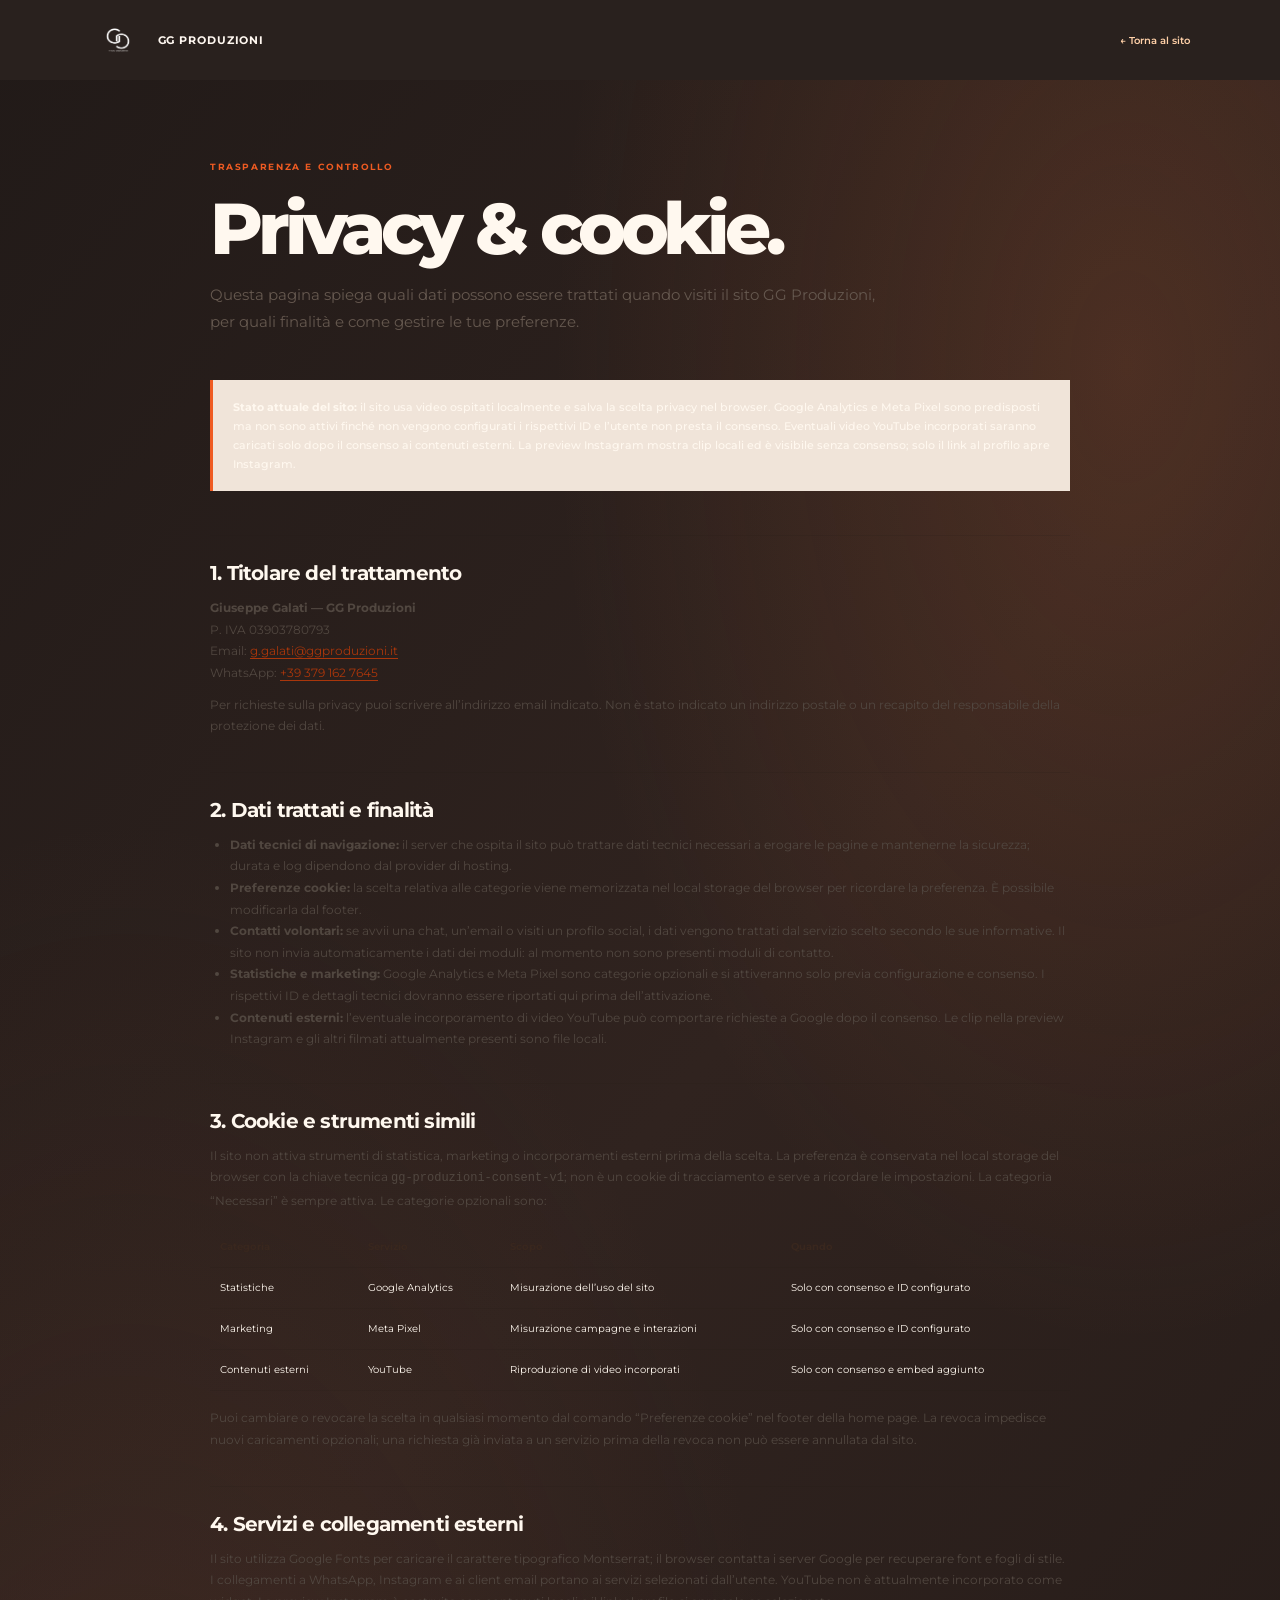
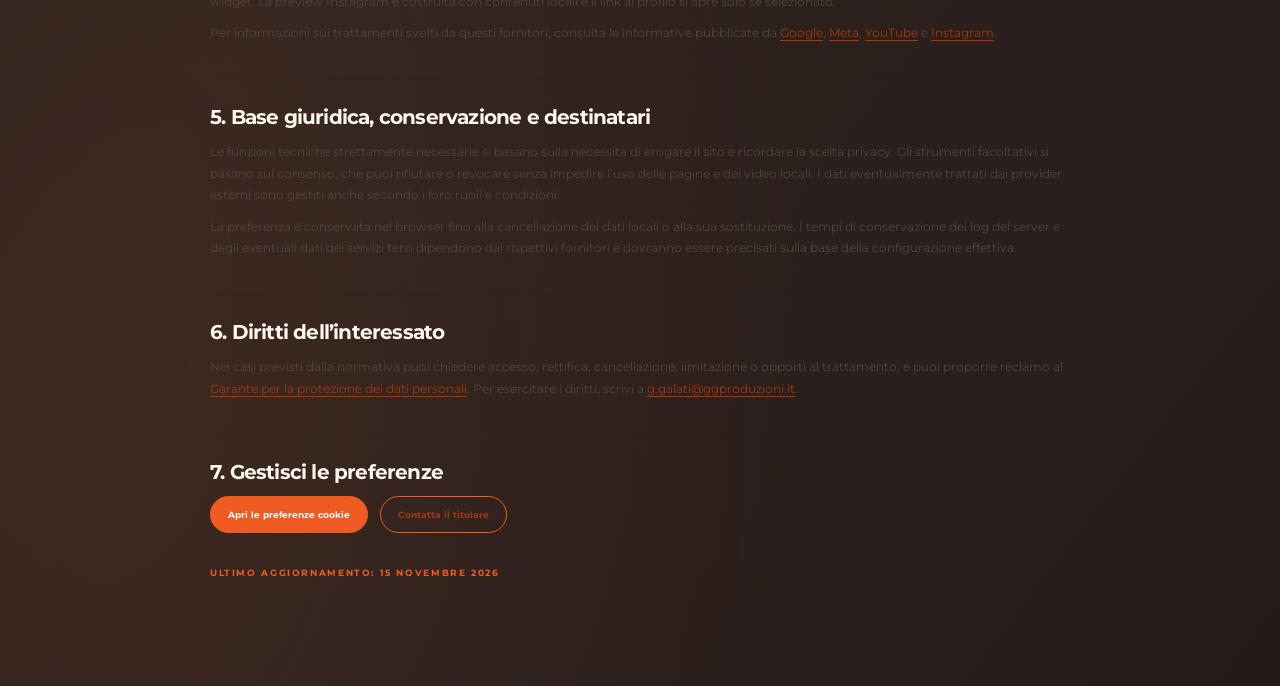
==== privacy.html @ f03f578a "Add canonical URL to privacy page" ====
<!doctype html>
<html lang="it">
<head>
  <meta charset="UTF-8" />
  <meta name="viewport" content="width=device-width, initial-scale=1.0" />
  <meta name="theme-color" content="#a8320a" />
  <meta name="description" content="Informativa privacy e cookie di GG Produzioni, Giuseppe Galati." />
  <meta name="robots" content="index, follow" />
  <link rel="canonical" href="https://ggproduzioni.it/privacy.html" />
  <title>Privacy e cookie — GG Produzioni</title>
  <link rel="preconnect" href="https://fonts.googleapis.com" />
  <link rel="preconnect" href="https://fonts.gstatic.com" crossorigin />
  <link href="https://fonts.googleapis.com/css2?family=Montserrat:ital,wght@0,400;0,500;0,600;0,700;0,800&display=swap" rel="stylesheet" />
  <link rel="stylesheet" href="styles.css" />
  <link rel="stylesheet" href="consent.css" />
  <style>
    .policy-page{min-height:100vh;background:var(--paper);color:var(--ink)}.policy-header{height:80px;padding:0 clamp(20px,7vw,100px);display:flex;align-items:center;justify-content:space-between;background:#29211e;color:#fff8f1}.policy-brand{display:flex;align-items:center;gap:12px;font:700 11px var(--font);letter-spacing:.08em}.policy-brand img{width:56px;height:48px;object-fit:contain}.policy-back{font:600 10px var(--font);color:#ffd0a8}.policy-main{width:min(860px,86vw);margin:0 auto;padding:75px 0 100px}.policy-kicker{font:700 9px var(--font);letter-spacing:.18em;text-transform:uppercase;color:var(--orange)}.policy-main h1{font:800 clamp(38px,7vw,72px)/1.02 var(--font);letter-spacing:-.07em;margin:18px 0 16px}.policy-lead{max-width:680px;font:400 15px/1.8 var(--body);color:#65584f;margin:0 0 45px}.policy-note{padding:18px 20px;border-left:3px solid var(--orange);background:#f0e4d9;font:500 11px/1.7 var(--body);margin-bottom:44px}.policy-section{padding:25px 0;border-top:1px solid #201b1828}.policy-section h2{font:700 20px/1.2 var(--font);letter-spacing:-.04em;margin:0 0 12px}.policy-section p,.policy-section li{font:400 12px/1.8 var(--body);color:#514740}.policy-section p{margin:0 0 10px}.policy-section ul{padding-left:20px;margin:8px 0}.policy-section a{color:#a9360b;text-decoration:underline;text-underline-offset:3px}.policy-table{width:100%;border-collapse:collapse;margin:16px 0}.policy-table th,.policy-table td{padding:12px 10px;border-bottom:1px solid #201b1828;text-align:left;vertical-align:top;font:400 10px/1.6 var(--body)}.policy-table th{font-weight:700;color:#39271e}.policy-actions{display:flex;gap:12px;flex-wrap:wrap}.policy-action{padding:12px 17px;border:1px solid var(--orange);border-radius:99px;color:#9c3817!important;font:700 9px var(--font);text-decoration:none!important}.policy-action.primary{background:var(--orange);color:white!important}@media(max-width:600px){.policy-main{padding:52px 0 70px}.policy-lead{font-size:13px}.policy-section h2{font-size:18px}.policy-section p,.policy-section li{font-size:11px}.policy-table th,.policy-table td{padding:9px 6px;font-size:9px}.policy-header{height:70px}.policy-brand img{width:45px}}
  </style>
</head>
<body class="policy-page">
  <header class="policy-header"><a class="policy-brand" href="index.html"><img src="public/assets/logo-bianco.png" alt="" />GG PRODUZIONI</a><a class="policy-back" href="index.html">← Torna al sito</a></header>
  <main class="policy-main">
    <span class="policy-kicker">Trasparenza e controllo</span><h1>Privacy &amp; cookie.</h1>
    <p class="policy-lead">Questa pagina spiega quali dati possono essere trattati quando visiti il sito GG Produzioni, per quali finalità e come gestire le tue preferenze.</p>
    <div class="policy-note"><strong>Stato attuale del sito:</strong> il sito usa video ospitati localmente e salva la scelta privacy nel browser. Google Analytics e Meta Pixel sono predisposti ma non sono attivi finché non vengono configurati i rispettivi ID e l’utente non presta il consenso. Eventuali video YouTube incorporati saranno caricati solo dopo il consenso ai contenuti esterni. La preview Instagram mostra clip locali ed è visibile senza consenso; solo il link al profilo apre Instagram.</div>
    <section class="policy-section"><h2>1. Titolare del trattamento</h2><p><strong>Giuseppe Galati — GG Produzioni</strong><br />P. IVA 03903780793<br />Email: <a href="mailto:g.galati@ggproduzioni.it">g.galati@ggproduzioni.it</a><br />WhatsApp: <a href="https://wa.me/393791627645" target="_blank" rel="noopener noreferrer">+39 379 162 7645</a></p><p>Per richieste sulla privacy puoi scrivere all’indirizzo email indicato. Non è stato indicato un indirizzo postale o un recapito del responsabile della protezione dei dati.</p></section>
    <section class="policy-section"><h2>2. Dati trattati e finalità</h2><ul><li><strong>Dati tecnici di navigazione:</strong> il server che ospita il sito può trattare dati tecnici necessari a erogare le pagine e mantenerne la sicurezza; durata e log dipendono dal provider di hosting.</li><li><strong>Preferenze cookie:</strong> la scelta relativa alle categorie viene memorizzata nel local storage del browser per ricordare la preferenza. È possibile modificarla dal footer.</li><li><strong>Contatti volontari:</strong> se avvii una chat, un’email o visiti un profilo social, i dati vengono trattati dal servizio scelto secondo le sue informative. Il sito non invia automaticamente i dati dei moduli: al momento non sono presenti moduli di contatto.</li><li><strong>Statistiche e marketing:</strong> Google Analytics e Meta Pixel sono categorie opzionali e si attiveranno solo previa configurazione e consenso. I rispettivi ID e dettagli tecnici dovranno essere riportati qui prima dell’attivazione.</li><li><strong>Contenuti esterni:</strong> l’eventuale incorporamento di video YouTube può comportare richieste a Google dopo il consenso. Le clip nella preview Instagram e gli altri filmati attualmente presenti sono file locali.</li></ul></section>
    <section class="policy-section"><h2>3. Cookie e strumenti simili</h2><p>Il sito non attiva strumenti di statistica, marketing o incorporamenti esterni prima della scelta. La preferenza è conservata nel local storage del browser con la chiave tecnica <code>gg-produzioni-consent-v1</code>; non è un cookie di tracciamento e serve a ricordare le impostazioni. La categoria “Necessari” è sempre attiva. Le categorie opzionali sono:</p><table class="policy-table"><thead><tr><th>Categoria</th><th>Servizio</th><th>Scopo</th><th>Quando</th></tr></thead><tbody><tr><td>Statistiche</td><td>Google Analytics</td><td>Misurazione dell’uso del sito</td><td>Solo con consenso e ID configurato</td></tr><tr><td>Marketing</td><td>Meta Pixel</td><td>Misurazione campagne e interazioni</td><td>Solo con consenso e ID configurato</td></tr><tr><td>Contenuti esterni</td><td>YouTube</td><td>Riproduzione di video incorporati</td><td>Solo con consenso e embed aggiunto</td></tr></tbody></table><p>Puoi cambiare o revocare la scelta in qualsiasi momento dal comando “Preferenze cookie” nel footer della home page. La revoca impedisce nuovi caricamenti opzionali; una richiesta già inviata a un servizio prima della revoca non può essere annullata dal sito.</p></section>
    <section class="policy-section"><h2>4. Servizi e collegamenti esterni</h2><p>Il sito utilizza Google Fonts per caricare il carattere tipografico Montserrat; il browser contatta i server Google per recuperare font e fogli di stile. I collegamenti a WhatsApp, Instagram e ai client email portano ai servizi selezionati dall’utente. YouTube non è attualmente incorporato come widget. La preview Instagram è costruita con contenuti locali e il link al profilo si apre solo se selezionato.</p><p>Per informazioni sui trattamenti svolti da questi fornitori, consulta le informative pubblicate da <a href="https://policies.google.com/privacy?hl=it" target="_blank" rel="noopener noreferrer">Google</a>, <a href="https://www.facebook.com/privacy/policy/" target="_blank" rel="noopener noreferrer">Meta</a>, <a href="https://www.youtube.com/t/terms" target="_blank" rel="noopener noreferrer">YouTube</a> e <a href="https://privacycenter.instagram.com/policy/" target="_blank" rel="noopener noreferrer">Instagram</a>.</p></section>
    <section class="policy-section"><h2>5. Base giuridica, conservazione e destinatari</h2><p>Le funzioni tecniche strettamente necessarie si basano sulla necessità di erogare il sito e ricordare la scelta privacy. Gli strumenti facoltativi si basano sul consenso, che puoi rifiutare o revocare senza impedire l’uso delle pagine e dei video locali. I dati eventualmente trattati dai provider esterni sono gestiti anche secondo i loro ruoli e condizioni.</p><p>La preferenza è conservata nel browser fino alla cancellazione dei dati locali o alla sua sostituzione. I tempi di conservazione dei log del server e degli eventuali dati dei servizi terzi dipendono dai rispettivi fornitori e dovranno essere precisati sulla base della configurazione effettiva.</p></section>
    <section class="policy-section"><h2>6. Diritti dell’interessato</h2><p>Nei casi previsti dalla normativa puoi chiedere accesso, rettifica, cancellazione, limitazione o opporti al trattamento, e puoi proporre reclamo al <a href="https://www.garanteprivacy.it/" target="_blank" rel="noopener noreferrer">Garante per la protezione dei dati personali</a>. Per esercitare i diritti, scrivi a <a href="mailto:g.galati@ggproduzioni.it">g.galati@ggproduzioni.it</a>.</p></section>
    <section class="policy-section"><h2>7. Gestisci le preferenze</h2><div class="policy-actions"><a class="policy-action primary" href="index.html?privacy-settings=1#home">Apri le preferenze cookie</a><a class="policy-action" href="mailto:g.galati@ggproduzioni.it?subject=Richiesta%20privacy">Contatta il titolare</a></div></section>
    <p class="policy-kicker">Ultimo aggiornamento: 15 novembre 2026</p>
  </main>
</body>
</html>
---- styles.css ----
:root{--rust:#a9360b;--orange:#c34b13;--deep:#792609;--ink:#201b18;--muted:#766e68;--paper:#f7f4ef;--white:#fffdfa;--line:rgba(39,27,21,.16);--font:'Manrope',sans-serif;--body:'DM Sans',sans-serif}*{box-sizing:border-box}html{scroll-behavior:smooth}body{margin:0;background:var(--paper);color:var(--ink);font-family:var(--body);-webkit-font-smoothing:antialiased}a{color:inherit;text-decoration:none}.site-header{height:88px;padding:0 6.2vw;display:flex;align-items:center;justify-content:space-between;position:absolute;z-index:5;top:0;left:0;width:100%;color:white}.brand img{width:82px;height:68px;object-fit:contain}.nav-links{display:flex;align-items:center;gap:40px;font-size:12px;letter-spacing:.04em}.nav-links>a{opacity:.85;transition:opacity .25s}.nav-links>a:hover{opacity:1}.nav-contact{padding:12px 17px;border:1px solid rgba(255,255,255,.45);border-radius:30px}.nav-contact span{margin-left:12px}.menu-toggle{display:none}.hero{min-height:760px;height:min(900px,100svh);position:relative;overflow:hidden;color:white;background:radial-gradient(ellipse at 78% 83%,rgba(247,116,38,.45),transparent 32%),radial-gradient(ellipse at 14% 18%,rgba(239,85,12,.6),transparent 45%),linear-gradient(120deg,#a9340b 0%,#8f2d0a 45%,#b6400d 100%);display:flex;align-items:center;padding:130px 12.8vw 85px}.hero:after{content:'';position:absolute;inset:0;opacity:.13;background-image:url("data:image/svg+xml,%3Csvg viewBox='0 0 180 180' xmlns='http://www.w3.org/2000/svg'%3E%3Cfilter id='n'%3E%3CfeTurbulence type='fractalNoise' baseFrequency='.9' numOctaves='3' stitchTiles='stitch'/%3E%3C/filter%3E%3Crect width='100%25' height='100%25' filter='url(%23n)' opacity='.38'/%3E%3C/svg%3E");pointer-events:none}.hero-grain{position:absolute;width:650px;height:650px;border:1px solid rgba(255,255,255,.12);border-radius:50%;right:-100px;top:-120px}.hero-orbit{position:absolute;border:1px solid rgba(255,255,255,.12);border-radius:50%;pointer-events:none}.orbit-one{width:470px;height:470px;right:6%;top:20%}.orbit-two{width:340px;height:340px;right:12%;top:29%}.hero-copy{position:relative;z-index:1;max-width:850px}.eyebrow,.section-kicker{font-size:10px;text-transform:uppercase;letter-spacing:.18em;font-weight:700}.eyebrow{display:flex;align-items:center;gap:12px}.eyebrow-line{width:27px;height:1px;background:currentColor}.hero h1,.section h2,.contact h2{font:500 clamp(58px,8.3vw,122px)/.99 var(--font);letter-spacing:-.075em;margin:34px 0 0}.hero h1 em,.section h2 em,.contact h2 em{font-family:Georgia,serif;font-weight:400;letter-spacing:-.075em}.hero-bottom{display:flex;align-items:flex-end;gap:90px;margin-top:45px}.hero-bottom p{max-width:360px;color:rgba(255,255,255,.75);font-size:14px;line-height:1.75;margin:0}.round-link{width:50px;height:50px;border:1px solid rgba(255,255,255,.5);border-radius:50%;display:grid;place-items:center;font-size:20px;transition:background .25s,transform .25s}.round-link:hover{background:white;color:var(--rust);transform:translateY(3px)}.hero-side{position:absolute;right:6.2vw;bottom:52px;font-size:10px;letter-spacing:.14em}.hero-side span{padding:0 8px;opacity:.6}.hero-caption{position:absolute;right:6.2vw;top:52%;writing-mode:vertical-rl;font-size:9px;letter-spacing:.2em;text-transform:uppercase;opacity:.6}.section{position:relative;padding:132px 12.8vw}.section-kicker{display:flex;gap:20px;color:var(--rust)}.section-kicker span:first-child{opacity:1}.intro{min-height:610px;overflow:hidden}.intro-content{display:grid;grid-template-columns:1.2fr .8fr;align-items:end;gap:8vw;margin-top:60px;position:relative;z-index:1}.section h2{font-size:clamp(54px,7.1vw,96px);margin:0}.intro-text{max-width:390px;padding-bottom:8px}.intro-text p,.services-heading>p{font-size:14px;line-height:1.9;color:var(--muted)}.text-link{display:inline-flex;align-items:center;gap:22px;margin-top:22px;font-size:12px;font-weight:700;border-bottom:1px solid var(--rust);padding-bottom:9px}.text-link span{color:var(--rust);transition:transform .2s}.text-link:hover span{transform:translate(3px,-3px)}.intro-mark{position:absolute;width:380px;right:-50px;bottom:-125px;opacity:.06;transform:rotate(-12deg)}.intro-mark img{width:100%}.services{background:#eee9e2}.services-heading{display:flex;justify-content:space-between;align-items:end;margin:50px 0 68px}.services-heading>p{max-width:300px;margin:0 4% 8px 0}.service-list{border-top:1px solid var(--line)}.service-item{min-height:116px;border-bottom:1px solid var(--line);display:grid;grid-template-columns:.35fr 1.2fr 1fr 32px;align-items:center;gap:25px;transition:padding .3s}.service-item:hover{padding:0 14px}.service-num{font-size:10px;color:var(--rust)}.service-item h3{font:500 20px var(--font);letter-spacing:-.04em;margin:0}.service-item p{font-size:12px;color:var(--muted);margin:0}.service-arrow{font-size:18px;color:var(--rust)}.work{padding-bottom:145px}.work-heading{display:flex;align-items:end;justify-content:space-between;margin:50px 0 58px}.work-heading .text-link{margin-bottom:10px}.work-grid{display:grid;grid-template-columns:1.15fr .85fr;gap:5.5vw;align-items:start}.work-small{margin-top:115px}.work-image{height:440px;position:relative;overflow:hidden;background:#9d4a26}.work-small .work-image{height:335px}.image-one{background:linear-gradient(140deg,#d77c4c 0%,#a74c25 45%,#57291c 100%)}.image-one:before{content:'';position:absolute;width:72%;height:120%;background:linear-gradient(105deg,rgba(28,27,25,.7),rgba(63,38,25,.1));transform:rotate(19deg);left:-17%;top:-10%}.image-one:after{content:'';position:absolute;inset:50% 0 0;background:linear-gradient(transparent,rgba(29,19,13,.35))}.image-sun{position:absolute;width:190px;height:190px;border-radius:50%;background:#e5ac79;right:15%;top:17%;filter:blur(1px);box-shadow:0 0 80px rgba(236,173,113,.25)}.image-two{background:linear-gradient(145deg,#ceb29a 0%,#754a3b 65%,#3c2624 100%)}.image-ribbon{position:absolute;width:130%;height:120px;top:32%;left:-15%;transform:rotate(-28deg);border-top:24px solid rgba(239,208,174,.52);border-bottom:24px solid rgba(48,29,28,.4)}.image-label{position:absolute;bottom:22px;left:24px;color:white;font-size:9px;letter-spacing:.14em;text-transform:uppercase;z-index:1}.work-meta{display:flex;justify-content:space-between;align-items:center;padding-top:17px}.work-meta h3{font:600 15px var(--font);margin:0}.work-meta span{font-size:10px;color:var(--muted)}.work-note{text-align:center;margin:62px 0 0;color:var(--muted);font-size:11px}.work-note a{color:var(--rust);margin-left:5px}.contact{position:relative;overflow:hidden;background:var(--rust);color:white;padding:100px 12.8vw 52px;min-height:650px}.contact-glow{position:absolute;width:700px;height:700px;border-radius:50%;right:-120px;top:-180px;background:radial-gradient(circle,rgba(245,132,65,.32),transparent 66%)}.contact .section-kicker{position:relative;color:rgba(255,255,255,.8)}.contact-main{position:relative;margin:76px 0 80px}.contact-main .eyebrow{opacity:.7}.contact h2{font-size:clamp(70px,10vw,138px);margin:20px 0 37px}.contact-cta{display:inline-flex;align-items:center;gap:38px;border:1px solid rgba(255,255,255,.55);padding:16px 20px;border-radius:40px;font-size:12px;transition:background .2s,color .2s}.contact-cta:hover{background:white;color:var(--rust)}.contact-footer{position:relative;border-top:1px solid rgba(255,255,255,.35);padding-top:22px;display:grid;grid-template-columns:repeat(3,1fr);gap:20px}.contact-footer a{font-size:10px;text-transform:uppercase;letter-spacing:.12em}.contact-footer span{display:block;text-transform:none;letter-spacing:0;margin-top:8px;font-size:12px;opacity:.7}.site-footer{background:#762608;color:white;min-height:82px;padding:10px 6.2vw;display:flex;align-items:center;justify-content:space-between;font-size:10px;color:rgba(255,255,255,.7)}.footer-brand img{width:60px;height:48px;object-fit:contain}.site-footer>a:last-child{color:white}.reveal{opacity:0;transform:translateY(20px);transition:opacity .8s ease,transform .8s cubic-bezier(.2,.7,.2,1)}.reveal.visible{opacity:1;transform:translateY(0)}
@media(max-width:760px){.site-header{height:72px;padding:0 6vw}.brand img{width:68px;height:56px}.menu-toggle{display:flex;flex-direction:column;gap:6px;background:none;border:0;padding:10px;z-index:2}.menu-toggle span{width:23px;height:1px;background:white;transition:transform .2s}.menu-toggle[aria-expanded=true] span:first-child{transform:translateY(3.5px) rotate(45deg)}.menu-toggle[aria-expanded=true] span:last-child{transform:translateY(-3.5px) rotate(-45deg)}.nav-links{display:none;position:absolute;top:0;left:0;right:0;padding:90px 8vw 30px;background:var(--deep);flex-direction:column;align-items:flex-start;gap:24px;font-size:15px}.nav-links.open{display:flex}.nav-contact{margin-top:5px}.hero{min-height:700px;height:92svh;padding:130px 8vw 80px}.hero h1{font-size:clamp(58px,14vw,92px)}.hero-bottom{gap:26px;align-items:center;margin-top:36px}.hero-bottom p{font-size:13px;max-width:290px}.round-link{flex:none;width:44px;height:44px}.orbit-one{width:310px;height:310px;right:-130px;top:21%}.orbit-two{width:230px;height:230px;right:-90px;top:27%}.hero-caption{right:5vw;top:auto;bottom:125px}.hero-side{right:8vw;bottom:36px}.section{padding:90px 8vw}.intro{min-height:0}.intro-content{grid-template-columns:1fr;gap:25px;margin-top:48px}.section h2{font-size:clamp(56px,13vw,82px)}.intro-text{max-width:460px}.intro-mark{width:250px;right:-60px;bottom:-75px}.services-heading{display:block;margin:45px 0}.services-heading>p{max-width:350px;margin-top:24px}.service-item{grid-template-columns:35px 1fr 22px;gap:12px;min-height:112px}.service-item h3{font-size:17px}.service-item p{grid-column:2;grid-row:2;margin-top:-24px;padding-bottom:15px}.service-arrow{grid-column:3;grid-row:1}.work{padding-bottom:95px}.work-heading{display:block;margin:45px 0 40px}.work-heading .text-link{margin-top:24px}.work-grid{grid-template-columns:1fr;gap:40px}.work-small{margin-top:0}.work-image,.work-small .work-image{height:350px}.work-note{line-height:1.8;margin-top:40px}.contact{padding:82px 8vw 40px;min-height:0}.contact-main{margin:65px 0}.contact h2{font-size:clamp(76px,16vw,116px)}.contact-footer{grid-template-columns:1fr;gap:18px}.contact-footer span{display:inline;margin:0 0 0 12px}.site-footer{padding:10px 6vw}.site-footer>span{font-size:9px}}@media(max-width:390px){.hero{padding-left:7vw;padding-right:7vw}.hero-bottom{align-items:flex-start}.hero-bottom p{max-width:240px}.section{padding-left:7vw;padding-right:7vw}.work-image,.work-small .work-image{height:290px}}
@media(prefers-reduced-motion:reduce){html{scroll-behavior:auto}.reveal{opacity:1;transform:none;transition:none}*,*:before,*:after{animation-duration:.01ms!important;transition-duration:.01ms!important}}

/* Montserrat is the site-wide typeface. */
:root{--font:'Montserrat',sans-serif;--body:'Montserrat',sans-serif}
/* Refined hero motion: typography, light and a quiet film-frame motif. */
.hero{display:flex;align-items:center;min-height:760px;height:min(900px,100svh);padding:130px 12.8vw 85px;background:radial-gradient(ellipse at 78% 84%,rgba(244,125,56,.42),transparent 32%),radial-gradient(ellipse at 14% 18%,rgba(239,85,12,.52),transparent 45%),linear-gradient(120deg,#a9340b 0%,#8f2d0a 45%,#b6400d 100%)}
.hero-glow{position:absolute;z-index:0;left:70%;top:52%;width:min(52vw,680px);aspect-ratio:1;border:1px solid rgba(255,227,197,.14);border-radius:50%;transform:translate(-50%,-50%);box-shadow:0 0 0 45px rgba(255,227,197,.025),0 0 0 100px rgba(255,227,197,.02);animation:glow-breathe 7s ease-in-out infinite}
.hero-lines{position:absolute;z-index:0;right:8%;top:25%;height:48%;width:20%;pointer-events:none;opacity:.45}.hero-lines span{position:absolute;top:0;bottom:0;width:1px;background:linear-gradient(transparent,rgba(255,225,198,.4),transparent);transform:skewX(-22deg);animation:line-shimmer 4s ease-in-out infinite}.hero-lines span:nth-child(1){left:15%}.hero-lines span:nth-child(2){left:50%;animation-delay:.6s}.hero-lines span:nth-child(3){left:85%;animation-delay:1.2s}
.hero-copy{z-index:2;max-width:900px;animation:none}.hero-copy .eyebrow{opacity:0;animation:hero-rise .7s .15s both}.hero-copy h1{font-size:clamp(58px,8.1vw,116px);line-height:.98;letter-spacing:-.09em;margin-top:30px}.hero-copy h1 span,.hero-copy h1 em{display:inline-block;opacity:0;animation:word-reveal .85s cubic-bezier(.16,1,.3,1) both}.hero-copy h1 span:first-child{animation-delay:.3s}.hero-copy h1 em{animation-delay:.52s}.hero-copy h1 span:last-child{animation-delay:.72s}.hero-copy h1 em{font-family:var(--font);font-style:normal;font-weight:500;color:#ffc18c;position:relative}.hero-copy h1 em:after{content:'';position:absolute;left:0;right:0;bottom:-.04em;height:.055em;background:#ffc18c;transform:scaleX(0);transform-origin:left;animation:underline-in .75s .95s cubic-bezier(.16,1,.3,1) forwards}
.hero-bottom{margin-top:38px;gap:42px}.hero-bottom p{max-width:390px;font-size:13px;line-height:1.85;opacity:0;animation:hero-rise .8s .95s both}.hero-bottom .round-link{opacity:0;animation:hero-rise .7s 1.15s both}.hero-side{z-index:2}.round-link{transition:background .3s,color .3s,transform .3s,box-shadow .3s}.round-link:hover{box-shadow:0 0 0 8px #ffffff18;transform:translateY(4px)}
@keyframes hero-rise{from{opacity:0;transform:translateY(18px)}to{opacity:1;transform:translateY(0)}}
@keyframes word-reveal{from{opacity:0;transform:translateY(38px) skewY(3deg);filter:blur(8px)}to{opacity:1;transform:translateY(0) skewY(0);filter:blur(0)}}
@keyframes underline-in{to{transform:scaleX(1)}}
@keyframes glow-breathe{0%,100%{opacity:.6;transform:translate(-50%,-50%) scale(.94)}50%{opacity:1;transform:translate(-50%,-50%) scale(1.04)}}
@keyframes line-shimmer{0%,100%{opacity:.25;transform:skewX(-22deg) scaleY(.75)}50%{opacity:.8;transform:skewX(-22deg) scaleY(1)}}
.service-item,.work-card,.contact-cta{transition:transform .35s cubic-bezier(.2,.7,.2,1),box-shadow .35s,background .25s,color .25s}.work-card:hover{transform:translateY(-8px)}.work-card .work-image{transition:filter .45s,transform .6s}.work-card:hover .work-image{filter:saturate(1.17);transform:scale(.99)}
@media(max-width:760px){.hero{display:flex;align-items:center;min-height:700px;height:92svh;padding:120px 8vw 80px}.hero-copy{position:relative;top:auto;left:auto;right:auto;text-align:left}.hero-copy .eyebrow{justify-content:flex-start;font-size:8px}.hero-copy h1{font-size:clamp(48px,12vw,78px);margin-top:24px}.hero-bottom{justify-content:flex-start;align-items:center;gap:20px;margin-top:30px}.hero-bottom p{max-width:calc(100% - 60px);font-size:12px}.hero-glow{left:78%;top:66%;width:100vw}.hero-lines{right:0;top:20%;height:50%;width:28%;opacity:.25}.hero-side{bottom:28px}}
@media(max-width:390px){.hero{padding-left:7vw;padding-right:7vw}.hero-copy h1{font-size:45px}.hero-bottom p{max-width:calc(100% - 54px)}}
@media(prefers-reduced-motion:reduce){.hero-copy .eyebrow,.hero-copy h1 span,.hero-copy h1 em,.hero-bottom p,.hero-bottom .round-link,.hero-glow,.hero-lines span{opacity:1;animation:none}.hero-copy h1 em:after{transform:scaleX(1);animation:none}}

/* Fresh editorial layout and cursor-reactive details */
.hero-copy{left:12.8vw;right:auto;text-align:left;max-width:960px}.hero-copy .eyebrow{justify-content:flex-start}.hero-copy h1{letter-spacing:-.075em;line-height:1.08;margin-top:30px}.hero-copy h1 .headline-line{display:block;width:max-content;max-width:100%;line-height:1.12;padding:.035em 0;white-space:nowrap}.hero-copy h1 .headline-line:first-child{animation-delay:.28s}.hero-copy h1 .headline-line.accent{animation-delay:.48s}.hero-copy h1 .headline-line:last-child{animation-delay:.68s}.hero-copy h1 .headline-line em{font-family:Georgia,serif;font-style:italic;font-weight:400;letter-spacing:-.07em}.hero-copy h1 em:after{display:none}.hero-bottom{justify-content:flex-start}.hero-bottom p{max-width:410px}.hero-glow{left:79%;top:59%;width:min(42vw,560px);box-shadow:0 0 0 35px rgba(255,227,197,.025),0 0 0 78px rgba(255,227,197,.018)}
.pointer-aura{position:fixed;z-index:8;left:0;top:0;width:300px;height:300px;border-radius:50%;pointer-events:none;background:radial-gradient(circle,rgba(255,181,116,.15),rgba(255,181,116,.055) 28%,transparent 68%);transform:translate(-50%,-50%);opacity:0;transition:opacity .3s,scale .35s;mix-blend-mode:screen}.pointer-aura.visible{opacity:1}.pointer-aura.is-hot{scale:1.45;background:radial-gradient(circle,rgba(255,210,165,.2),rgba(255,181,116,.08) 32%,transparent 70%)}
.intro{background:linear-gradient(115deg,#f7f4ef 0%,#f7f4ef 67%,#eee2d7 67%,#eee2d7 100%)}.intro-stamp{position:absolute;right:12%;top:14%;width:148px;height:148px;border:1px solid rgba(169,54,11,.3);border-radius:50%;display:flex;align-items:center;justify-content:center;flex-direction:column;text-align:center;color:var(--rust);font-size:11px;line-height:1.25;font-weight:800;letter-spacing:.13em;transform:rotate(9deg);animation:stamp-float 5s ease-in-out infinite}.intro-stamp em{font:italic 21px Georgia,serif;letter-spacing:0;text-transform:none}.intro-stamp span{font-size:7px;letter-spacing:.2em;margin-top:8px;opacity:.65}.intro-content{padding-right:5%}.intro-mark{opacity:.045}.services{background:#28211e;color:#fff8f1;overflow:hidden}.services .section-kicker{color:#ff9b62}.services-heading>p{color:#c2b6ad}.services-heading h2 em{color:#ff9b62}.service-list{border-color:#ffffff30;position:relative;z-index:1}.service-item{border-color:#ffffff30;position:relative;grid-template-columns:50px 1.2fr 1fr 32px;min-height:125px}.service-item:before{content:'';position:absolute;inset:0;background:linear-gradient(90deg,rgba(195,75,19,.18),transparent 75%);transform:scaleX(0);transform-origin:left;transition:transform .45s cubic-bezier(.2,.7,.2,1);z-index:-1}.service-item:hover:before,.service-item:focus-within:before{transform:scaleX(1)}.service-item h3{font-size:22px;transition:transform .35s,color .35s}.service-item:hover h3{transform:translateX(9px);color:#ffb17e}.service-item p{color:#c2b6ad}.service-num,.service-arrow{color:#ff9b62}.service-orbit{position:absolute;right:11%;top:170px;width:190px;height:190px;border:1px solid #ffffff1b;border-radius:50%;display:grid;place-items:center;animation:orbit-turn 24s linear infinite;pointer-events:none}.service-orbit:before,.service-orbit:after{content:'';position:absolute;border:1px solid #ffffff1b;border-radius:50%;inset:22px}.service-orbit:after{inset:52px}.service-orbit span{position:absolute;color:#ffb17e;font-size:7px;letter-spacing:.2em}.service-orbit span:nth-child(1){top:17px}.service-orbit span:nth-child(2){right:-22px;top:48%}.service-orbit span:nth-child(3){bottom:18px;left:10px}
.work{background:#f1e8df}.work-heading h2 em{color:var(--rust)}.work-card{position:relative}.work-card:hover{box-shadow:0 24px 54px rgba(51,26,15,.12)}.work-large .work-image{background:linear-gradient(145deg,#e09262,#853920 55%,#311c18)}.work-small .work-image{background:linear-gradient(145deg,#dbc4a9,#8d5140 60%,#342323)}.work-image:after{transition:opacity .5s}.work-card:hover .image-sun{transform:scale(1.12);transition:transform .6s}.work-small:hover .image-ribbon{transform:rotate(-22deg) translateX(14px);transition:transform .6s}.work-note{padding:18px 0;border-top:1px solid rgba(39,27,21,.16)}
.contact{background:linear-gradient(120deg,#a9360b,#7d2708 78%)}.contact-rings{position:absolute;right:8%;top:15%;width:390px;height:390px;border:1px solid #ffffff20;border-radius:50%;animation:glow-breathe 8s ease-in-out infinite}.contact-rings i{position:absolute;inset:28px;border:1px solid #ffffff18;border-radius:50%}.contact-rings i:nth-child(2){inset:68px}.contact-rings i:nth-child(3){inset:108px}.contact-main h2 em{color:#ffc18c}.contact-footer a{transition:transform .25s,color .25s}.contact-footer a:hover{transform:translateY(-3px);color:#ffc18c}
.text-link span{display:inline-block}.text-link:hover span{transform:translate(4px,-4px)}.nav-links>a:not(.nav-contact){position:relative}.nav-links>a:not(.nav-contact):after{content:'';position:absolute;left:0;right:100%;bottom:-6px;height:1px;background:#ffc18c;transition:right .3s}.nav-links>a:not(.nav-contact):hover:after{right:0}
@keyframes stamp-float{0%,100%{transform:rotate(9deg) translateY(0)}50%{transform:rotate(4deg) translateY(-9px)}}@keyframes orbit-turn{to{transform:rotate(360deg)}}
@media(max-width:760px){.hero-copy{left:auto;right:auto;text-align:left;max-width:100%}.hero-copy h1 .headline-line{white-space:normal}.hero-copy h1{line-height:1.1}.intro{background:linear-gradient(160deg,#f7f4ef 0 78%,#eee2d7 78%)}.intro-stamp{width:104px;height:104px;top:auto;bottom:14%;right:7%;font-size:8px}.intro-stamp em{font-size:16px}.intro-content{padding-right:0}.services-heading{position:relative;z-index:1}.service-orbit{width:120px;height:120px;right:7%;top:205px;opacity:.55}.service-orbit:before{inset:15px}.service-orbit:after{inset:34px}.service-orbit span{font-size:5px}.service-orbit span:nth-child(2){right:-17px}.service-orbit span:nth-child(3){bottom:10px}.service-item{grid-template-columns:30px 1fr 24px;min-height:125px}.service-item p{grid-column:2;grid-row:2;margin:0;padding:0 0 15px}.service-arrow{grid-column:3;grid-row:1}.contact-rings{width:240px;height:240px;right:-90px;top:18%;opacity:.6}}
@media(max-width:430px){.hero-copy h1 .headline-line{font-size:43px}.intro-stamp{bottom:9%;right:6%}.service-orbit{top:235px;right:4%}}
@media(pointer:coarse){.pointer-aura{display:none}}
@media(prefers-reduced-motion:reduce){.pointer-aura,.intro-stamp,.service-orbit,.contact-rings{animation:none}.pointer-aura{display:none}}

/* Scroll-led studio experience: large cinematic panels, not a static brochure. */
html{scroll-behavior:smooth;scroll-padding-top:20px}.site-header{position:fixed;transition:background .35s,backdrop-filter .35s,height .35s}.site-header.scrolled{height:70px;background:rgba(70,25,10,.82);backdrop-filter:blur(18px)}
.hero{min-height:900px;height:100svh}.hero-copy{left:12.8vw;max-width:980px}.hero-copy h1{font-size:clamp(64px,8.8vw,128px);line-height:1.14;letter-spacing:-.085em}.hero-copy h1 .headline-line{padding:.035em 0 .075em}.hero-copy h1 .headline-line.accent em{font-weight:400}.hero-bottom{margin-top:42px}.hero-bottom p{font-size:14px}.hero-grain,.hero-orbit{pointer-events:none}.hero-orbit{animation:orbit-drift 18s ease-in-out infinite alternate}.orbit-two{animation-delay:-8s}.hero-glow{transition:transform .7s cubic-bezier(.2,.7,.2,1)}
.section{padding-top:160px;padding-bottom:160px}.intro{min-height:750px;display:flex;flex-direction:column;justify-content:center}.intro-content{margin-top:90px;grid-template-columns:1.3fr .7fr}.intro-content h2{font-size:clamp(62px,8vw,112px)}.intro-text{border-left:1px solid rgba(169,54,11,.25);padding:10px 0 10px 28px}.intro-text p{font-size:15px}.intro-stamp{top:12%;right:15%;width:170px;height:170px}.services{padding-bottom:180px}.services-heading{margin-top:72px;margin-bottom:100px;max-width:950px}.services-heading h2{font-size:clamp(68px,9vw,120px)}.services-heading>p{max-width:350px;font-size:15px}.service-item{min-height:145px;grid-template-columns:70px 1.1fr 1fr 40px}.service-item h3{font-size:clamp(20px,2.2vw,29px)}.service-item p{font-size:13px}.service-orbit{top:205px;right:13%;width:220px;height:220px}.work{padding-top:160px;padding-bottom:170px}.work-heading{margin:76px 0 80px}.work-heading h2{font-size:clamp(65px,8vw,110px)}.work-grid{gap:7vw}.work-large .work-image{height:clamp(390px,48vw,650px)}.work-small{margin-top:160px}.work-small .work-image{height:clamp(310px,37vw,500px)}.work-note{margin-top:80px;padding-top:24px;font-size:12px}.contact{min-height:800px;padding-top:140px;padding-bottom:65px}.contact-main{margin:110px 0 120px}.contact h2{font-size:clamp(90px,13vw,170px);line-height:1.04}.contact-footer{padding-top:30px}.site-footer{position:relative}
/* Reveal each section element with a subtle parallax lift. */
.reveal{transform:translateY(36px);filter:blur(3px);transition:opacity .9s ease,transform 1s cubic-bezier(.16,1,.3,1),filter .9s}.reveal.visible{filter:blur(0)}.service-item.reveal{transform:translateX(-26px)}.service-item.reveal.visible{transform:translateX(0)}
@keyframes orbit-drift{from{transform:translate3d(-8px,0,0) scale(.98)}to{transform:translate3d(20px,-16px,0) scale(1.03)}}
@media(max-width:760px){.site-header{position:absolute}.site-header.scrolled{position:fixed}.hero{min-height:780px;height:100svh;padding:120px 8vw 80px}.hero-copy{left:auto;max-width:100%}.hero-copy h1{font-size:clamp(54px,13vw,82px);line-height:1.12}.hero-copy h1 .headline-line{padding:.035em 0 .09em}.section{padding:100px 8vw}.intro{min-height:680px}.intro-content{margin-top:58px;gap:28px}.intro-text{padding-left:18px}.intro-stamp{width:110px;height:110px;top:auto;right:7%;bottom:8%;font-size:8px}.intro-stamp em{font-size:16px}.services{padding-bottom:110px}.services-heading{margin:50px 0 60px}.service-item{min-height:125px}.service-orbit{top:205px;width:125px;height:125px}.work{padding-bottom:110px}.work-heading{margin:48px 0}.work-small{margin-top:0}.work-large .work-image,.work-small .work-image{height:350px}.work-note{margin-top:48px}.contact{min-height:0;padding-top:90px;padding-bottom:45px}.contact-main{margin:70px 0}.contact h2{font-size:clamp(76px,16vw,116px)}.contact-rings{right:-90px;top:18%}}
@media(max-width:430px){.hero-copy h1{font-size:46px}.hero-bottom{gap:16px}.intro{min-height:660px}.work-large .work-image,.work-small .work-image{height:290px}}
@media(prefers-reduced-motion:reduce){.hero-orbit,.hero-glow{animation:none!important;transition:none}.reveal{filter:none;transform:none}}

/* A personal, scroll-led brand story */
.manifesto{min-height:900px;position:relative;overflow:hidden;background:#f5eee7;display:flex;flex-direction:column;justify-content:center}.manifesto:before{content:'';position:absolute;right:0;top:0;width:43%;height:100%;background:linear-gradient(145deg,#eddbca,#f4ece3 55%,#d5a185);clip-path:polygon(28% 0,100% 0,100% 100%,0 100%)}.manifesto-copy{position:relative;z-index:2;margin:90px 0 0 6%;max-width:700px}.manifesto-pretitle{font-size:clamp(14px,1.8vw,22px);font-weight:500;color:var(--rust);margin:0 0 26px}.manifesto-copy h2{font-size:clamp(68px,9.8vw,142px);line-height:1.05;letter-spacing:-.09em;margin:0}.manifesto-copy h2 em{font-family:Georgia,serif;font-weight:400;color:var(--rust)}.manifesto-description{font-size:15px;line-height:1.9;color:#6c5b50;max-width:430px;margin:36px 0 0 5px}.manifesto-art{position:absolute;right:7%;top:19%;width:37%;height:63%;display:grid;place-items:center}.viewfinder{position:relative;width:78%;height:80%;border:1px solid rgba(92,47,31,.34);transform:rotate(-7deg);overflow:hidden;box-shadow:0 32px 80px rgba(65,31,19,.17);background:linear-gradient(156deg,rgba(248,227,204,.15),rgba(118,49,22,.28))}.viewfinder:before{content:'';position:absolute;inset:0;background:linear-gradient(135deg,transparent 40%,rgba(62,31,20,.46) 41% 60%,transparent 61%),linear-gradient(0deg,rgba(52,29,22,.36),transparent 55%)}.viewfinder i{position:absolute;left:50%;top:50%;width:35%;aspect-ratio:1;border:1px solid #fff8;border-radius:50%;transform:translate(-50%,-50%);box-shadow:0 0 0 18px #ffffff12,0 0 0 42px #ffffff0a}.viewfinder b{position:absolute;left:50%;top:50%;width:7px;height:7px;border:1px solid #fff9;border-radius:50%;transform:translate(-50%,-50%)}.vf-corner{position:absolute;width:24px;height:24px;border-color:#fff9;z-index:2}.vf-corner.tl{top:22px;left:22px;border-top:1px solid;border-left:1px solid}.vf-corner.tr{top:22px;right:22px;border-top:1px solid;border-right:1px solid}.vf-corner.bl{bottom:22px;left:22px;border-bottom:1px solid;border-left:1px solid}.vf-corner.br{bottom:22px;right:22px;border-bottom:1px solid;border-right:1px solid}.manifesto-sun{position:absolute;right:11%;top:12%;width:110px;height:110px;border-radius:50%;background:#f2bd8b;filter:blur(1px);box-shadow:0 0 70px #f2bd8b88;animation:sun-breathe 6s ease-in-out infinite}.manifesto-caption{position:absolute;right:0;bottom:0;font-size:8px;letter-spacing:.22em;color:#74402a;writing-mode:vertical-rl}.manifesto-index{position:absolute;left:12.8vw;bottom:52px;color:var(--rust);font-size:8px;letter-spacing:.2em}
.story{min-height:850px;display:grid;grid-template-columns:1fr 1fr;gap:8vw;align-items:center;background:#211c1a;color:#f8f1e9;overflow:hidden}.story-copy{max-width:610px;position:relative;z-index:2}.story-kicker{font-size:9px;letter-spacing:.18em;color:#f29a66}.story-copy h2{font-size:clamp(55px,7.2vw,100px);line-height:1.03;letter-spacing:-.085em;margin:35px 0}.story-copy h2 em{font-family:Georgia,serif;color:#f19b6b;font-weight:400}.story-copy>p{max-width:465px;font-size:14px;line-height:1.9;color:#c5b9b0}.story .text-link{color:#fff}.story .text-link span{color:#f19b6b}.story-visual{height:560px;position:relative;display:grid;place-items:center}.story-ring{position:absolute;border:1px solid rgba(255,177,126,.22);border-radius:50%;aspect-ratio:1;animation:ring-breathe 5s ease-in-out infinite alternate}.ring-a{width:80%}.ring-b{width:58%;animation-delay:-2s}.story-frame{position:relative;width:58%;aspect-ratio:.78;border:1px solid rgba(255,255,255,.34);background:linear-gradient(150deg,#5c3528,#a54a25 50%,#32221e);box-shadow:0 30px 80px #0006;display:flex;align-items:center;justify-content:center;flex-direction:column;transform:rotate(5deg);animation:frame-float 7s ease-in-out infinite}.story-frame:before{content:'';position:absolute;inset:12px;border:1px solid #ffffff20}.story-frame>span{position:absolute;top:27px;left:28px;font-size:8px;letter-spacing:.15em}.story-frame>span i{display:inline-block;width:6px;height:6px;margin-left:6px;border-radius:50%;background:#ff573e;animation:rec-blink 1.2s steps(2,start) infinite}.story-frame>b{font:800 clamp(95px,14vw,180px)/.8 var(--font);letter-spacing:-.1em;color:#fff0e4}.story-frame>small{font-size:7px;letter-spacing:.24em;margin-top:23px;color:#f6b68e}.frame-cross{position:absolute;top:50%;left:50%;color:#fff9;font-size:24px;font-weight:200;transform:translate(-50%,-50%)}.story-side-note{position:absolute;right:-3%;bottom:17%;font-size:7px;line-height:1.8;letter-spacing:.16em;color:#d98e65;writing-mode:vertical-rl}
.services-heading h2{font-size:clamp(56px,8vw,112px);line-height:1.04}.services-heading h2 em{font-family:Georgia,serif;font-weight:400}.work-intro{font-size:clamp(18px,2.2vw,28px);line-height:1.55;max-width:650px;margin:-25px 0 70px;color:#6c5b50}.work-intro em{font-family:Georgia,serif;color:var(--rust)}.work-meta span{letter-spacing:.05em}.image-one{background:radial-gradient(ellipse at 72% 30%,#ffc084,transparent 24%),linear-gradient(135deg,#e59662,#9f4527 55%,#2d1b17)}.image-two{background:radial-gradient(ellipse at 50% 37%,#ffd28c,transparent 12%),linear-gradient(145deg,#cf9873,#754539 60%,#2b2020)}
@keyframes sun-breathe{0%,100%{transform:scale(.92);opacity:.75}50%{transform:scale(1.08);opacity:1}}@keyframes ring-breathe{from{transform:scale(.92);opacity:.35}to{transform:scale(1.06);opacity:.9}}@keyframes frame-float{0%,100%{transform:translateY(0) rotate(5deg)}50%{transform:translateY(-14px) rotate(2deg)}}@keyframes rec-blink{to{opacity:.25}}
@media(max-width:760px){.manifesto{min-height:950px;justify-content:flex-start;padding-top:115px!important}.manifesto:before{top:48%;width:100%;height:52%;clip-path:polygon(0 17%,100% 0,100% 100%,0 100%)}.manifesto-copy{margin:62px 0 0;max-width:100%}.manifesto-copy h2{font-size:clamp(60px,13vw,88px)}.manifesto-description{font-size:13px;margin-top:24px;max-width:92%}.manifesto-art{top:auto;right:9%;bottom:90px;width:66%;height:35%}.viewfinder{width:76%;height:90%}.manifesto-sun{width:66px;height:66px}.manifesto-index{left:8vw;bottom:38px;font-size:7px}.story{grid-template-columns:1fr;gap:15px;padding-top:100px!important;padding-bottom:75px!important}.story-copy h2{font-size:clamp(55px,12vw,82px);margin:27px 0}.story-visual{height:400px}.story-frame{width:48%}.story-frame>b{font-size:130px}.story-side-note{right:2%}.work-intro{margin:-8px 0 43px;font-size:20px}}
@media(max-width:430px){.manifesto{min-height:900px}.manifesto-copy h2{font-size:54px}.manifesto-art{width:72%;height:31%;bottom:88px}.story-visual{height:340px}.story-frame{width:55%}.story-frame>b{font-size:115px}}
@media(prefers-reduced-motion:reduce){.manifesto-sun,.story-ring,.story-frame,.story-frame>span i{animation:none}}
.manifesto-art,.story-visual{transition:transform 1.2s cubic-bezier(.16,1,.3,1),opacity 1s}.manifesto-art:not(.in-view),.story-visual:not(.in-view){opacity:.75;transform:translateY(22px) scale(.97)}.manifesto-art.in-view,.story-visual.in-view{opacity:1;transform:translateY(0) scale(1)}.story-frame{transition:transform .25s ease-out}
.work-image{background-size:cover;transition:transform .8s cubic-bezier(.16,1,.3,1),filter .6s}.work-card:hover .work-image{transform:scale(1.025)}

/* Apple-inspired scroll narrative: typography and custom motion graphics respond to scroll progress. */
.manifesto{padding:0;min-height:200vh;background:#f5eee7;overflow:clip}.scroll-scene{--progress:0;--scene-scale:1}.scene-opening{position:sticky;top:0;height:100svh;min-height:720px;display:flex;flex-direction:column;justify-content:center;overflow:hidden;padding:100px 12.8vw}.scene-opening:before{content:'';position:absolute;right:0;top:0;width:46%;height:100%;background:linear-gradient(145deg,#eddbca,#f4ece3 55%,#d5a185);clip-path:polygon(28% 0,100% 0,100% 100%,0 100%);transform:scale(calc(1 + var(--progress)*.05));transform-origin:right center}.scene-opening .manifesto-copy{margin:34px 0 0 5%;max-width:680px;transform:translate3d(calc(var(--progress)*-50px),calc(var(--progress)*-30px),0);opacity:calc(1 - var(--progress)*.7)}.scene-opening .manifesto-art{top:18%;right:7%;height:64%;transform:scale(calc(1 - var(--progress)*.28)) translateY(calc(var(--progress)*30px));transform-origin:center center;transition:none;opacity:calc(1 - var(--progress)*.36)}.scene-opening .viewfinder{transition:none;transform:rotate(calc(-7deg + var(--progress)*10deg))}.scene-opening .manifesto-sun{transform:scale(calc(1 + var(--progress)*.6));filter:blur(calc(1px + var(--progress)*12px))}.scene-opening .manifesto-index{opacity:calc(1 - var(--progress))}
.story{min-height:190vh;padding:0;display:block;position:relative;overflow:clip}.story-sticky{position:sticky;top:0;height:100svh;min-height:720px;display:grid;grid-template-columns:1fr 1fr;gap:6vw;align-items:center;padding:90px 12.8vw;background:#211c1a;overflow:hidden}.story-copy{transform:translateY(calc((1 - var(--progress))*30px));opacity:calc(.45 + var(--progress)*.55)}.story-visual{height:550px;transform:scale(calc(.8 + var(--progress)*.2));opacity:calc(.45 + var(--progress)*.55);transition:none}.story-frame{transform:rotate(calc(12deg - var(--progress)*7deg)) scale(calc(.84 + var(--progress)*.16));animation:none}.story-ring{transform:scale(calc(.8 + var(--progress)*.2));animation:none}.story-scroll-note{position:absolute;left:12.8vw;bottom:34px;color:#f19b6b;font-size:8px;letter-spacing:.2em;opacity:calc(1 - var(--progress)*1.3)}.story-scroll-note span{display:inline-block;margin-left:12px;animation:scroll-nudge 1.3s ease-in-out infinite}
.process{background:#eee4db;padding-top:160px;padding-bottom:170px}.process-heading{max-width:860px;margin-bottom:100px}.process-heading h2{font-size:clamp(65px,9vw,125px);line-height:1.02;letter-spacing:-.085em;margin:55px 0 25px}.process-heading h2 em{font:italic 400 1em Georgia,serif;color:var(--rust)}.process-heading>p{max-width:480px;color:#6c5b50;line-height:1.8;font-size:14px}.process-track{position:relative}.process-track:before{content:'';position:absolute;left:50%;top:5%;bottom:5%;width:1px;background:linear-gradient(transparent,#a9360b66 10% 90%,transparent)}.process-step{min-height:590px;position:relative;display:grid;grid-template-columns:1fr 1fr;align-items:center;gap:10%;padding:60px 4%;--progress:0}.process-step:nth-child(even) .process-graphic{order:2}.process-step:nth-child(even) .process-text{order:1;text-align:right}.process-graphic{height:430px;max-width:470px;width:100%;margin:auto;position:relative;overflow:hidden;background:#28211e;color:#fff3e8;transform:scale(calc(.88 + var(--progress)*.12));transition:none}.process-graphic:after{content:'';position:absolute;inset:18px;border:1px solid rgba(255,255,255,.22)}.process-graphic>b{position:absolute;right:28px;top:20px;font-size:10px;letter-spacing:.2em;color:#ffad7b}.process-graphic>i{position:absolute;left:30px;bottom:27px;font-size:8px;font-style:normal;letter-spacing:.24em;color:#ffc18c}.process-text{max-width:400px;transform:translateY(calc((1 - var(--progress))*40px));opacity:calc(.45 + var(--progress)*.55);transition:none}.process-text>span{font-size:8px;color:var(--rust);letter-spacing:.2em}.process-text h3{font-size:clamp(28px,3vw,42px);letter-spacing:-.06em;margin:18px 0}.process-text p{font-size:13px;line-height:1.85;color:#69584d}.sound-wave{position:absolute;width:180px;height:180px;left:50%;top:48%;border:1px solid #f6a47488;border-radius:50%;transform:translate(-50%,-50%) scale(calc(.6 + var(--progress)*.8));box-shadow:0 0 0 25px #f6a4740b,0 0 0 55px #f6a4740a}.sound-wave:nth-child(2){width:260px;height:260px;opacity:.6}.sound-wave:nth-child(3){width:340px;height:340px;opacity:.3}.graphic-listen>b{font-size:100px;left:50%;top:50%;right:auto;transform:translate(-50%,-50%);color:#fff2e5;font-weight:500;letter-spacing:-.1em}.graphic-aperture{position:absolute;width:230px;height:230px;left:50%;top:50%;border:1px solid #f6a474;transform:translate(-50%,-50%) rotate(calc(var(--progress)*45deg));border-radius:50%;box-shadow:0 0 0 22px #f6a47412,0 0 0 48px #f6a4740a}.graphic-aperture:before,.graphic-aperture:after{content:'';position:absolute;inset:26px;border:1px solid #ffffff60;transform:rotate(45deg)}.graphic-aperture:after{transform:rotate(-45deg)}.graphic-aperture i{position:absolute;inset:75px;border:1px solid #fff9;border-radius:50%}.graphic-frame{background:linear-gradient(145deg,#a04b2b,#48281f)}.graphic-frame:before{content:'';position:absolute;inset:-30%;background:linear-gradient(35deg,transparent 42%,#f4b27b66 43% 53%,transparent 54%);transform:translateY(calc((1 - var(--progress))*50px))}.play-mark{position:absolute;left:50%;top:50%;width:92px;height:92px;border:1px solid #ffc18c;border-radius:50%;display:grid;place-items:center;padding-left:5px;color:#ffc18c;transform:translate(-50%,-50%) scale(calc(.75 + var(--progress)*.25));font-size:25px}.play-line{position:absolute;left:12%;right:12%;height:1px;top:50%;background:#fff5;transform:scaleX(var(--progress));transform-origin:left}
@keyframes scroll-nudge{0%,100%{transform:translateY(0)}50%{transform:translateY(6px)}}
@media(max-width:760px){.manifesto{min-height:175vh}.scene-opening{height:100svh;min-height:700px;padding:100px 8vw}.scene-opening:before{width:100%;height:48%;top:auto;bottom:0;clip-path:polygon(0 15%,100% 0,100% 100%,0 100%)}.scene-opening .manifesto-copy{margin:30px 0 0;transform:translateY(calc(var(--progress)*-25px))}.scene-opening .manifesto-copy h2{font-size:clamp(52px,12vw,76px)}.scene-opening .manifesto-description{max-width:100%;font-size:12px;margin-top:20px}.scene-opening .manifesto-art{top:auto;right:8%;bottom:8%;height:36%;width:65%}.scene-opening .manifesto-index{left:8vw;bottom:25px}.story{min-height:170vh}.story-sticky{height:100svh;min-height:700px;grid-template-columns:1fr;grid-template-rows:auto 1fr;gap:0;padding:105px 8vw 55px}.story-copy{align-self:start}.story-copy h2{font-size:clamp(45px,10vw,68px);margin:20px 0}.story-copy>p{font-size:11px;line-height:1.65;margin-top:0;max-width:500px}.story-copy .text-link{margin-top:12px;font-size:10px}.story-visual{height:100%;min-height:210px;max-height:310px;width:65%;justify-self:end;margin-top:-5px}.story-frame{width:58%}.story-frame>b{font-size:110px}.story-scroll-note{left:8vw;bottom:20px;font-size:6px}.process{padding:100px 8vw}.process-heading{margin-bottom:60px}.process-heading h2{font-size:clamp(55px,12vw,82px);margin:40px 0 20px}.process-track:before{left:12px}.process-step{min-height:0;grid-template-columns:1fr;gap:30px;padding:35px 0 60px 34px}.process-step:nth-child(even) .process-graphic,.process-step:nth-child(even) .process-text{order:initial;text-align:left}.process-graphic{height:min(88vw,350px);max-width:none}.process-text{max-width:600px}.process-text h3{font-size:28px;margin:12px 0}.process-text p{font-size:12px}.graphic-listen>b{font-size:85px}}
@media(max-width:430px){.story-sticky{padding-top:95px}.story-copy h2{font-size:43px}.story-copy>p{font-size:10px}.story-visual{width:58%;min-height:190px}.story-frame>b{font-size:90px}.process-step{padding-left:28px}.process-graphic{height:280px}}
@media(prefers-reduced-motion:reduce){.story-scroll-note span{animation:none}}

/* Scroll corrections: readable type, active scenes, and sequential service reveals. */
.hero-copy{max-width:min(980px,76vw)}.hero-copy h1{font-size:clamp(58px,7.6vw,112px);line-height:1.12;letter-spacing:-.065em}.hero-copy h1 .headline-line{white-space:normal;width:auto;max-width:100%;padding:0 0 .05em}.manifesto-copy h2{font-size:clamp(58px,8vw,112px);line-height:1.08}.story-copy h2{font-size:clamp(48px,6vw,84px);line-height:1.08}.services-heading h2{font-size:clamp(52px,7vw,94px);line-height:1.08}.work-heading h2{font-size:clamp(54px,7vw,96px);line-height:1.08}.contact h2{font-size:clamp(70px,10.5vw,140px);line-height:1.08}.section h2{overflow-wrap:anywhere}
/* Make the pinning progress visible: graphic transforms, scene captions, and progress rail. */
.scene-opening .manifesto-copy{transform:translate3d(calc(var(--progress)*-95px),calc(var(--progress)*-75px),0) scale(calc(1 - var(--progress)*.12));opacity:calc(1 - var(--progress)*.85);transition:none}.scene-opening .manifesto-art{transform:scale(calc(1 - var(--progress)*.38)) translate(calc(var(--progress)*-18%),calc(var(--progress)*35%));opacity:calc(1 - var(--progress)*.25)}.scene-opening .viewfinder:before{transform:translateX(calc(var(--progress)*24%)) scale(calc(1 + var(--progress)*.6));transition:none}.scene-opening .manifesto-sun{transform:translate(calc(var(--progress)*-150px),calc(var(--progress)*80px)) scale(calc(1 + var(--progress)*.5));filter:blur(calc(1px + var(--progress)*18px))}.story-copy{transform:translateY(calc((1 - var(--progress))*75px)) scale(calc(.94 + var(--progress)*.06));opacity:calc(.2 + var(--progress)*.8);transition:none}.story-visual{transform:translateX(calc((1 - var(--progress))*110px)) scale(calc(.68 + var(--progress)*.32));opacity:calc(.1 + var(--progress)*.9);transition:none}.story-frame{transform:rotate(calc(18deg - var(--progress)*13deg)) scale(calc(.7 + var(--progress)*.3));transition:none}.story-frame>b{font-size:clamp(92px,13vw,175px);transition:letter-spacing .2s}.story-sticky:after{content:'';position:absolute;left:0;bottom:0;width:100%;height:3px;background:linear-gradient(90deg,#f19b6b calc(var(--progress)*100%),#ffffff20 0);z-index:5}.story-scroll-note{opacity:calc(1 - var(--progress)*1.5)}
.process-track{position:relative}.process-step{min-height:100vh;min-height:100svh;position:sticky;top:0;overflow:hidden;background:#eee4db}.process-step:nth-child(2){background:#e8d9ce}.process-step:nth-child(3){background:#dfcbbd}.process-step .process-graphic{transform:translateY(calc((1 - var(--progress))*70px)) scale(calc(.72 + var(--progress)*.28));opacity:calc(.3 + var(--progress)*.7);transition:none}.process-step .process-text{transform:translateX(calc((1 - var(--progress))*70px));opacity:calc(.2 + var(--progress)*.8);transition:none}.process-step:nth-child(even) .process-text{transform:translateX(calc((1 - var(--progress))*-70px))}.process-step .process-graphic:after{inset:calc(18px + (1 - var(--progress))*22px);transition:none}.process-step .sound-wave{transform:translate(-50%,-50%) scale(calc(.45 + var(--progress)*.9));opacity:calc(.3 + var(--progress)*.7)}.process-step .graphic-aperture{transform:translate(-50%,-50%) rotate(calc(var(--progress)*70deg)) scale(calc(.7 + var(--progress)*.3))}.process-step .play-mark{transform:translate(-50%,-50%) scale(calc(.6 + var(--progress)*.4))}.process-step .play-line{transform:scaleX(var(--progress))}.process-step .process-text h3{transform:translateY(calc((1 - var(--progress))*20px));transition:none}.process-track:before{z-index:2;pointer-events:none}
.work{min-height:650px;background:linear-gradient(135deg,#f2e9e1,#f8f4ef)}.work-statement{max-width:920px;margin:85px auto 30px;padding:clamp(35px,7vw,90px);border:1px solid rgba(169,54,11,.2);position:relative;background:linear-gradient(135deg,#fffaf5,#f0e0d4);box-shadow:0 35px 80px rgba(90,43,21,.08)}.work-statement:before,.work-statement:after{content:'';position:absolute;width:18px;height:18px;border-color:var(--rust)}.work-statement:before{left:-1px;top:-1px;border-left:2px solid;border-top:2px solid}.work-statement:after{right:-1px;bottom:-1px;border-right:2px solid;border-bottom:2px solid}.work-statement>span{font-size:9px;letter-spacing:.22em;color:var(--rust)}.work-statement p{font-size:clamp(28px,5vw,62px);line-height:1.16;letter-spacing:-.06em;max-width:700px;margin:28px 0}.work-statement p em{font-family:Georgia,serif;color:var(--rust)}.work-statement .text-link{margin-top:8px}
@media(max-width:760px){.hero-copy{max-width:100%;width:100%}.hero-copy h1{font-size:clamp(45px,11vw,76px);line-height:1.13}.manifesto{min-height:175vh}.scene-opening{min-height:100svh;padding:90px 8vw}.scene-opening .manifesto-copy{margin:24px 0 0;transform:translateY(calc(var(--progress)*-55px)) scale(calc(1 - var(--progress)*.08))}.scene-opening .manifesto-copy h2{font-size:clamp(48px,10vw,70px)}.scene-opening .manifesto-art{width:62%;height:32%;bottom:7%;top:auto;right:6%;transform:scale(calc(1 - var(--progress)*.28)) translateY(calc(var(--progress)*28%))}.story{min-height:175vh}.story-sticky{min-height:100svh;padding:90px 8vw 55px}.story-copy h2{font-size:clamp(39px,9vw,62px);line-height:1.08}.story-copy>p{font-size:clamp(10px,2.7vw,12px);line-height:1.65}.story-visual{min-height:190px;max-height:270px;transform:translateX(calc((1 - var(--progress))*35px)) scale(calc(.78 + var(--progress)*.22))}.story-frame>b{font-size:clamp(90px,24vw,125px)}.process{padding:90px 8vw}.process-heading h2{font-size:clamp(48px,10vw,74px)}.process-step{top:0;min-height:100svh;padding:105px 0 38px 28px;grid-template-rows:minmax(190px,34vh) auto;gap:18px}.process-graphic{height:100%;max-height:310px}.process-step .process-text{transform:translateY(calc((1 - var(--progress))*35px))}.process-step:nth-child(even) .process-text{transform:translateY(calc((1 - var(--progress))*35px));text-align:left}.process-text h3{font-size:clamp(23px,6vw,30px)}.process-text p{font-size:11px;line-height:1.7}.work{min-height:0}.work-statement{margin:45px 0 0;padding:35px 26px}.work-statement p{font-size:clamp(27px,7vw,40px)}.contact h2{font-size:clamp(65px,14vw,100px)}}
@media(max-width:390px){.hero-copy h1{font-size:43px}.story-copy h2{font-size:38px}.story-sticky{padding-left:7vw;padding-right:7vw}.process-step{grid-template-rows:30vh auto}.process-text p{max-width:95%}}
.service-item{transition:opacity .55s,transform .55s,background .4s;opacity:.42;transform:translateY(22px)}.service-item.service-active{opacity:1;transform:translateY(0);background:rgba(195,75,19,.12)}

/* Final guardrails for narrow viewports and content-heavy sections. */
.hero h1,.manifesto-copy h2,.story-copy h2,.services-heading h2,.process-heading h2,.work-heading h2,.contact h2{max-width:100%;overflow-wrap:normal;word-break:normal}.hero-copy h1 .headline-line{width:auto;max-width:100%;white-space:normal}.hero-copy h1{font-size:clamp(48px,7.6vw,108px)}.manifesto-copy{max-width:min(680px,58vw)}.story-copy{max-width:min(610px,55vw)}.story-copy>p{max-width:100%}.service-item{min-width:0}.service-item h3,.service-item p{min-width:0;overflow-wrap:anywhere}.process-text{min-width:0}.process-text p{max-width:100%;overflow-wrap:anywhere}.work-statement p{overflow-wrap:anywhere}
@media(max-width:760px){.hero-copy h1{font-size:clamp(42px,10.5vw,72px)}.manifesto-copy{max-width:100%}.story-copy{max-width:100%}.process-step{position:relative;top:auto;min-height:calc(100svh - 35px);margin-bottom:20px}.process-track:before{display:none}.service-item{grid-template-columns:28px minmax(0,1fr) 22px;gap:8px}.service-item h3{font-size:clamp(17px,4.5vw,22px)}.service-item p{font-size:11px}.story-frame>span{left:16px;top:17px}.work-statement{width:100%}}
@media(max-width:360px){.hero-copy h1{font-size:39px}.manifesto-copy h2{font-size:46px}.story-copy h2{font-size:36px}.process-step{padding-left:22px}.contact h2{font-size:58px}}

/* Immersive film chapters with scroll-controlled footage */
.film-scroll{height:440svh;min-height:2600px;position:relative;background:#171412;color:#fff7ef}.film-stage{height:100svh;min-height:680px;position:sticky;top:0;overflow:hidden;--film-progress:0;--film-chapter:0}.film-media{position:absolute;inset:0 0 0 0;overflow:hidden;transform:scale(calc(.76 + var(--film-progress)*.24));transform-origin:center;transition:none;background:#251b17}.film-video{width:100%;height:100%;object-fit:cover;opacity:.78;filter:saturate(.82) contrast(1.04);transition:opacity .55s}.film-vignette{position:absolute;inset:0;background:linear-gradient(90deg,rgba(24,17,14,.77),rgba(24,17,14,.08) 76%),linear-gradient(0deg,rgba(24,17,14,.62),transparent 55%)}.film-grain{position:absolute;inset:0;opacity:.13;pointer-events:none;background-image:url("data:image/svg+xml,%3Csvg viewBox='0 0 180 180' xmlns='http://www.w3.org/2000/svg'%3E%3Cfilter id='n'%3E%3CfeTurbulence type='fractalNoise' baseFrequency='.8' numOctaves='3' stitchTiles='stitch'/%3E%3C/filter%3E%3Crect width='100%25' height='100%25' filter='url(%23n)' opacity='.42'/%3E%3C/svg%3E");mix-blend-mode:soft-light}.film-heading{position:absolute;top:16%;left:12.8%;z-index:2;transform:translateY(calc(var(--film-progress)*-50px));opacity:calc(1 - var(--film-progress)*.3)}.film-heading>span{font-size:8px;letter-spacing:.22em;color:#ffc18c}.film-heading h2{font-size:clamp(42px,6vw,82px);line-height:1.05;letter-spacing:-.07em;margin:22px 0}.film-heading h2 em{font:italic 400 1em Georgia,serif;color:#ffc18c}.film-chapter{position:absolute;z-index:2;left:12.8%;bottom:15%;max-width:460px;padding-left:22px;border-left:1px solid #ffc18c;transition:opacity .35s,transform .45s}.film-count{font-size:8px;letter-spacing:.2em;color:#ffc18c}.film-chapter h3{font-size:clamp(22px,3vw,38px);letter-spacing:-.04em;margin:12px 0}.film-chapter p{font-size:12px;line-height:1.7;color:#e7d6ca;margin:0}.film-progress{position:absolute;z-index:3;right:7%;top:50%;height:150px;width:1px;background:#ffffff55;transform:translateY(-50%)}.film-progress i{position:absolute;left:-1px;top:0;width:3px;height:calc(var(--film-progress)*100%);background:#ffc18c;transition:height .12s}.film-scroll-cue{position:absolute;z-index:3;right:7%;bottom:8%;writing-mode:vertical-rl;font-size:7px;letter-spacing:.2em;color:#ffffffba}.film-scroll-cue span{display:inline-block;margin-top:12px;color:#ffc18c;animation:scroll-nudge 1.3s infinite}
.story-portrait{position:absolute;inset:0;width:100%;height:100%;object-fit:cover;object-position:50% 30%;filter:saturate(.82);z-index:0}.story-frame:before{z-index:1;background:linear-gradient(0deg,rgba(35,18,12,.7),transparent 60%)}.story-frame>span,.story-frame>b,.story-frame>small,.story-frame .frame-cross{z-index:2}.story-frame>b{position:absolute;bottom:45px;right:22px;font-size:clamp(58px,7vw,90px);color:#fff8;letter-spacing:-.1em}.story-frame>small{position:absolute;bottom:25px;right:22px;margin:0;text-shadow:0 1px 5px #000}
@media(max-width:760px){.film-scroll{height:420svh;min-height:0}.film-stage{min-height:680px}.film-media{transform:scale(calc(.85 + var(--film-progress)*.15))}.film-video{object-position:58% center}.film-vignette{background:linear-gradient(90deg,rgba(24,17,14,.65),rgba(24,17,14,.05)),linear-gradient(0deg,rgba(24,17,14,.72),transparent 70%)}.film-heading{top:17%;left:8%;right:8%}.film-heading h2{font-size:clamp(40px,10vw,64px)}.film-chapter{left:8%;right:16%;bottom:13%;padding-left:15px}.film-chapter h3{font-size:24px}.film-chapter p{font-size:11px}.film-progress{right:7%;height:110px}.film-scroll-cue{right:6%;bottom:8%;font-size:6px}}
@media(prefers-reduced-motion:reduce){.film-scroll-cue span{animation:none}.film-media{transform:none}}

/* Fresh, playful visual pass */
:root{--rust:#bd3f12;--orange:#ff6b35;--deep:#341d44;--ink:#241c2c;--muted:#716a78;--paper:#fffaf4;--white:#fffdf9;--line:rgba(44,29,52,.14)}
body{background:#fffaf4;color:var(--ink)}.site-header{mix-blend-mode:normal}.site-header.scrolled{background:rgba(48,28,57,.84)}
.hero{background:radial-gradient(circle at 86% 24%,#f593dc 0,transparent 22%),radial-gradient(ellipse at 4% 95%,#ff9f55 0,transparent 35%),linear-gradient(130deg,#a93210 0%,#c64415 48%,#e36423 100%)}.hero:before{content:'PLAY';position:absolute;right:6%;bottom:7%;font:900 clamp(90px,18vw,260px)/.8 var(--font);letter-spacing:-.12em;color:#ffffff0b;transform:rotate(-9deg);pointer-events:none}.hero-grain{border:1px solid #ffffff20;right:-2%;top:8%;width:min(44vw,620px);height:auto;aspect-ratio:1;border-radius:44% 56% 64% 36%;animation:blob-dance 14s ease-in-out infinite alternate}.hero-orbit{border-style:dashed;border-color:#ffffff30}.orbit-one{border-radius:38% 62% 50% 50%;transform:rotate(18deg)}.orbit-two{border-radius:59% 41% 40% 60%;transform:rotate(-12deg)}.hero-glow{border:0;background:radial-gradient(circle,#ffcf7388,#ff8a4c18 48%,transparent 70%);box-shadow:none}.hero-copy h1{font-weight:700;letter-spacing:-.075em}.hero-copy h1 .headline-line.accent em{color:#ffd66f;text-shadow:0 6px 35px #ffcc5840}.eyebrow{letter-spacing:.2em}.hero-bottom p{color:#fff0e4}.round-link{background:#ffe078;color:#3b2047;border:0;font-weight:700;box-shadow:0 8px 25px #341d4433}.round-link:hover{background:#fff;color:#bd3f12;box-shadow:0 0 0 10px #ffffff22}
.manifesto{background:#fff8ee}.scene-opening:before{background:linear-gradient(145deg,#ffe7cd,#f8d7e8 55%,#bde9df);border-radius:48% 0 0 25%}.manifesto-copy h2 em{color:#e35d35}.manifesto-pretitle{color:#56396c;font-weight:700}.manifesto-description{color:#61566a}.viewfinder{border:0;border-radius:48% 52% 40% 60%;background:linear-gradient(140deg,#ffac55,#f36668 48%,#553a78);box-shadow:0 30px 80px #a64e3850}.viewfinder:before{background:linear-gradient(145deg,transparent 35%,#3a245970 36% 55%,transparent 56%),radial-gradient(circle at 65% 28%,#ffe8a4 0 8%,transparent 25%)}.vf-corner{border-color:#fff}.viewfinder i{border:1px solid #fff9;box-shadow:0 0 0 18px #ffffff17,0 0 0 42px #ffffff0b}.manifesto-sun{background:#ffe176;box-shadow:0 0 65px #ffad67aa}.manifesto-caption{color:#513b67;font-weight:700}.manifesto-stamp{background:#fff0ba}.manifesto-index{color:#6a477e}
.story{background:#302041}.story-copy h2 em{color:#ffd66f}.story-kicker{color:#ff9ecf}.story-copy>p{color:#e4d9ed}.story-frame{border:0;border-radius:48% 48% 18px 18px;overflow:hidden;background:linear-gradient(150deg,#f4a54f,#cc5266 54%,#4a3265);box-shadow:0 30px 80px #170d20aa}.story-frame:before{inset:0;border:0;background:linear-gradient(0deg,#281532c9 0%,transparent 68%)}.story-portrait{object-position:50% 22%;filter:saturate(1.1) contrast(1.02)}.story-ring{border-color:#ffb4d866;border-style:dashed}.story-frame>b{font-weight:900;color:#ffe078;text-shadow:0 4px 24px #1c102c88}.story-frame>small{color:#fff}.story-side-note{color:#ffb5db}.story-scroll-note{color:#ffdb73}
.process{background:#fff5e9}.process-heading h2 em{color:#dd5632}.process-heading>p,.process-text p{color:#706374}.process-track:before{background:linear-gradient(transparent,#de7658 10% 90%,transparent)}.process-step{border-radius:35px;margin:12px 0;box-shadow:0 18px 60px #4931470b}.process-step:nth-child(1){background:#fff5e9}.process-step:nth-child(2){background:#f6e8f8}.process-step:nth-child(3){background:#e2f4ee}.process-graphic{border-radius:34px;background:linear-gradient(145deg,#533869,#bd5280);box-shadow:0 22px 55px #46295035}.graphic-frame{background:linear-gradient(145deg,#ffac5b,#e9624e 55%,#7d4179)}.graphic-play{background:linear-gradient(145deg,#56b9aa,#386a88 55%,#46315e)}.process-graphic:after{border-radius:24px;border:1px solid #ffffff65}.process-graphic>b{color:#ffe078}.process-graphic>i{color:#fff}.sound-wave{border-color:#ffe078aa;box-shadow:0 0 0 25px #ffe07812,0 0 0 55px #ffe0780b}.graphic-aperture{border-color:#fff}.play-mark{border-color:#ffe078;color:#ffe078}
.service-item{opacity:.24;border-color:#ffffff24}.service-item.service-active{opacity:1;background:linear-gradient(90deg,#ff704133,transparent);border-color:#ffb275}.service-num,.service-arrow{color:#ffb275}.service-item h3{color:#fff4e9}.service-item.service-active h3{color:#ffe078}.service-item p{color:#e2d4df}.service-orbit{border-color:#ffb27545}.service-orbit:before,.service-orbit:after{border-color:#ffb27535}.service-orbit span{color:#ffb275}
.film-scroll{background:#21142e}.film-stage{background:#21142e}.film-media{border-radius:0 0 95px 0;overflow:hidden}.film-video{filter:saturate(1.12) contrast(1.08)}.film-vignette{background:linear-gradient(90deg,#251432c9,#25143215 76%),linear-gradient(0deg,#251432bd,transparent 60%)}.film-heading>span,.film-count{color:#ffdd71}.film-heading h2 em{color:#ff9dcc}.film-chapter{border-color:#ffdb6d}.film-scroll-cue{color:#ffdd71}.film-progress{background:#ffffff45}.film-progress i{background:#ffdc67}
.work{background:#f6e8f6}.work-heading h2 em{color:#d44e36}.work-intro{color:#5f5267}.work-intro em{color:#ca4b63}.work-statement{border:0;border-radius:35px;background:linear-gradient(120deg,#fff7e7,#f2dff4 55%,#d8f0e9);box-shadow:0 28px 75px #58364e16}.work-statement:before,.work-statement:after{display:none}.work-statement>span{color:#6e4381}.work-statement p em{color:#e45d42}.work-statement .text-link{border-color:#d95139}
.contact{background:radial-gradient(circle at 85% 18%,#dc7bc4 0,transparent 27%),linear-gradient(125deg,#a9340b,#77305d 78%,#473062)}.contact-glow{background:radial-gradient(circle,#ffbc7d40,transparent 66%)}.contact-rings{border-color:#ffd06b66;border-style:dashed}.contact-rings i{border-color:#ffc0df66}.contact-main h2 em{color:#ffe078}.contact-cta{border-color:#ffe078;color:#ffe078}.contact-cta:hover{background:#ffe078;color:#362148}.contact-footer{border-color:#ffffff45}.site-footer{background:#291638;color:#f8eaff}.site-footer>span{color:#d7c1e3}
@keyframes blob-dance{0%{border-radius:44% 56% 64% 36%;transform:rotate(0) scale(.96)}50%{border-radius:58% 42% 37% 63%;transform:rotate(12deg) scale(1.04)}100%{border-radius:38% 62% 50% 50%;transform:rotate(-7deg) scale(.99)}}
@media(max-width:760px){.hero:before{right:-3%;bottom:9%;font-size:36vw}.hero-grain{width:72vw;right:-20%;top:18%}.hero-orbit{opacity:.6}.scene-opening:before{border-radius:42% 0 0 18%}.story-frame{border-radius:45% 45% 14px 14px}.film-media{border-radius:0 0 48px 0}.process-step{border-radius:24px}.work-statement{border-radius:25px}}
@media(prefers-reduced-motion:reduce){.hero-grain{animation:none}}

/* Orange returns as the unmistakable primary; tighten the page rhythm. */
:root{--rust:#bd3f12;--orange:#f05a24;--deep:#6d2c20;--ink:#2a211f;--muted:#756a65;--paper:#fff8f0;--white:#fffdf9;--line:rgba(66,37,27,.15)}
.hero{background:radial-gradient(circle at 86% 24%,#f593dc 0,transparent 20%),radial-gradient(ellipse at 4% 95%,#ffaf5c 0,transparent 34%),linear-gradient(130deg,#a93210 0%,#c64415 48%,#ed6b27 100%)}.hero-copy h1 .headline-line.accent em{color:#ffe078}.hero-grain{border-color:#ffffff30}.hero-orbit{border-color:#ffffff34}
.manifesto{background:#fff8f0}.scene-opening:before{background:linear-gradient(145deg,#ffe1c2,#f9d9cd 55%,#f1b58f)}.manifesto-copy h2 em,.process-heading h2 em,.work-heading h2 em,.work-intro em,.work-statement p em{color:#df511d}.manifesto-pretitle,.manifesto-index{color:#b93a13}.manifesto-caption{color:#7c361d}.viewfinder{background:linear-gradient(140deg,#ffaf56,#f36645 48%,#9a3820);box-shadow:0 26px 65px #a64e3830}.manifesto-sun{background:#ffd268}.story-copy h2 em{color:#ffc45b}.story-kicker,.story-side-note{color:#ffa57e}
.process{background:#fff6ec}.process-step:nth-child(1){background:#fff6ec}.process-step:nth-child(2){background:#ffede1}.process-step:nth-child(3){background:#ffe3d3}.process-graphic{background:linear-gradient(145deg,#973e1d,#e66429)}.graphic-frame{background:linear-gradient(145deg,#ffb05b,#ed653c 55%,#9e3c26)}.graphic-play{background:linear-gradient(145deg,#f18b42,#bc4b27 55%,#633323)}.process-heading h2 em{color:#cf4818}.process-text>span{color:#bd3f12}
.service-orbit span,.service-num,.service-arrow{color:#ff9c67}.service-item.service-active h3{color:#ffcf72}.service-item.service-active{background:linear-gradient(90deg,#f05a2438,transparent)}
.film-heading h2 em{color:#ffc45b}.film-count,.film-heading>span,.film-progress i,.film-chapter{border-color:#ff9c67}.film-progress i{background:#ffae69}.film-scroll-cue{color:#ffc45b}
.work{background:linear-gradient(135deg,#fff2e4,#fff8f0)}.work-statement{background:linear-gradient(120deg,#fff5e5,#ffe5d7 58%,#f8e5db)}.work-statement>span{color:#b93a13}.work-statement .text-link{border-color:#bd3f12}
.contact{background:radial-gradient(circle at 85% 18%,#e985c5 0,transparent 27%),linear-gradient(125deg,#a9340b,#c84a19 58%,#82331f)}.contact-main h2 em{color:#ffdc77}.contact-cta{border-color:#ffc45b;color:#ffe078}.contact-cta:hover{background:#ffe078;color:#7d3013}.site-footer{background:#69290f}
/* More intentional section lengths and less empty vertical travel. */
.section{padding-top:clamp(82px,9vw,122px);padding-bottom:clamp(82px,9vw,122px)}
.hero{min-height:740px;height:min(840px,100svh)}
.manifesto{min-height:155vh}.scene-opening{min-height:650px}.scene-opening .manifesto-copy{margin-top:24px}.scene-opening .manifesto-art{height:58%;top:21%}.manifesto-copy h2{font-size:clamp(58px,7.5vw,105px)}.manifesto-description{margin-top:25px}
.story{min-height:150vh}.story-sticky{min-height:650px;padding-top:78px;padding-bottom:78px}.story-copy h2{font-size:clamp(48px,6vw,80px);margin:24px 0}.story-copy>p{font-size:13px;line-height:1.78}.story-visual{height:470px}
.film-scroll{height:360svh;min-height:2250px}.film-stage{min-height:620px}.film-heading{top:14%}.film-heading h2{font-size:clamp(40px,5vw,70px)}.film-chapter{bottom:12%}
.process{padding-top:105px;padding-bottom:110px}.process-heading{margin-bottom:55px}.process-heading h2{font-size:clamp(58px,7.5vw,102px);margin:38px 0 18px}.process-step{min-height:82svh;padding-top:38px;padding-bottom:38px}.process-graphic{height:clamp(300px,34vw,410px)}.process-text h3{font-size:clamp(26px,2.8vw,38px)}
.services{padding-top:105px;padding-bottom:110px}.services-heading{margin-top:48px;margin-bottom:60px}.services-heading h2{font-size:clamp(54px,7.5vw,100px)}.service-item{min-height:120px}
.work{min-height:500px;padding-top:110px;padding-bottom:115px}.work-heading{margin:45px 0 40px}.work-intro{margin:0 0 42px;font-size:clamp(18px,2vw,24px)}.work-statement{margin:35px auto 0;padding:clamp(32px,5vw,62px)}
.contact{min-height:670px;padding-top:105px;padding-bottom:48px}.contact-main{margin:70px 0 78px}.contact h2{font-size:clamp(72px,10vw,132px)}
@media(max-width:760px){.hero{min-height:680px;height:92svh}.section{padding-top:78px;padding-bottom:78px}.scene-opening{min-height:600px;padding-top:82px;padding-bottom:60px}.manifesto{min-height:145vh}.scene-opening .manifesto-copy{margin-top:18px}.scene-opening .manifesto-copy h2{font-size:clamp(48px,10vw,68px)}.scene-opening .manifesto-art{height:29%;bottom:8%}.story{min-height:138vh}.story-sticky{min-height:620px;padding-top:76px;padding-bottom:55px}.story-copy h2{font-size:clamp(40px,9vw,60px);margin:18px 0}.story-copy>p{font-size:11px;line-height:1.65}.story-visual{height:100%;min-height:190px;max-height:250px}.film-scroll{height:340svh;min-height:0}.film-stage{min-height:600px}.film-heading{top:13%}.film-chapter{bottom:11%}.process{padding-top:76px;padding-bottom:78px}.process-heading{margin-bottom:40px}.process-heading h2{font-size:clamp(48px,10vw,70px);margin:32px 0 16px}.process-step{min-height:80svh;padding-top:88px;padding-bottom:28px;grid-template-rows:minmax(170px,28vh) auto;gap:15px}.process-graphic{height:100%;max-height:270px}.services{padding-top:78px;padding-bottom:80px}.services-heading{margin:38px 0 38px}.service-item{min-height:108px}.work{min-height:0;padding-top:80px;padding-bottom:80px}.work-heading{margin:38px 0}.work-statement{margin-top:30px;padding:30px 24px}.contact{min-height:0;padding-top:78px;padding-bottom:40px}.contact-main{margin:58px 0 62px}.contact h2{font-size:clamp(64px,13vw,98px)}.contact-rings{opacity:.38}}
@media(max-width:430px){.hero{min-height:650px}.manifesto{min-height:130vh}.scene-opening{min-height:560px}.story{min-height:130vh}.story-sticky{min-height:600px}.story-copy h2{font-size:38px}.story-copy>p{font-size:10px}.film-scroll{height:320svh}.film-stage{min-height:570px}.process-step{min-height:76svh}.work-statement p{font-size:26px}}

/* Palette hierarchy: orange primary, warm yellow secondary, violet as a rare accent. */
:root{--rust:#c44718;--orange:#ef5b22;--deep:#6f321d;--ink:#2b211d;--muted:#77675f;--paper:#fff8f0;--white:#fffdf9;--line:rgba(67,39,27,.14)}
.hero{background:radial-gradient(circle at 86% 24%,#f3ad68 0,transparent 20%),radial-gradient(ellipse at 4% 95%,#ffc76b 0,transparent 34%),linear-gradient(130deg,#a93210 0%,#c64415 48%,#ed6b27 100%)}.hero-copy h1 .headline-line.accent em{color:#ffd66f;text-shadow:none}.hero-glow{background:radial-gradient(circle,#ffd77888,#ff8a4c18 48%,transparent 70%)}.hero-orbit{border-color:#fff5d855}
.story{background:#30251f}.story-copy h2 em{color:#ffd66f}.story-kicker,.story-side-note{color:#ffad7b}.story-scroll-note{color:#ffd66f}.story-ring{border-color:#ffb77a55}.story-frame>b{color:#ffd66f}
.process{background:#fff5e9}.process-step:nth-child(1){background:#fff5e9}.process-step:nth-child(2){background:#ffeddf}.process-step:nth-child(3){background:#ffe4d2}.process-heading h2 em,.process-text>span{color:#cb4819}.process-graphic{background:linear-gradient(145deg,#aa411d,#ef6828)}.graphic-frame{background:linear-gradient(145deg,#ffc05c,#ed653c 58%,#a74124)}.graphic-play{background:linear-gradient(145deg,#ffad52,#c95225 60%,#783b24)}.process-graphic>b,.sound-wave{color:#ffd66f;border-color:#ffd66f}.graphic-aperture{border-color:#ffe4a1}.play-mark{border-color:#ffd66f;color:#ffd66f}
.film-scroll{background:#291b16}.film-stage{background:#291b16}.film-vignette{background:linear-gradient(90deg,rgba(43,24,16,.82),rgba(43,24,16,.08) 75%),linear-gradient(0deg,rgba(43,24,16,.72),transparent 60%)}.film-heading>span,.film-count,.film-heading h2 em,.film-progress i,.film-scroll-cue{color:#ffd66f}.film-chapter{border-color:#ff9b63}.film-progress i{background:#ffd66f}
.work{background:linear-gradient(135deg,#fff0df,#fff8f0)}.work-heading h2 em,.work-intro em,.work-statement p em{color:#cf4b1a}.work-statement{background:linear-gradient(120deg,#fff5e5,#ffe8d6 68%,#f5ddcc)}.work-statement>span{color:#bd3f12}.contact{background:radial-gradient(circle at 86% 17%,#bd6b75 0,transparent 24%),linear-gradient(125deg,#a9340b,#c84a19 60%,#82331f)}.contact-main h2 em{color:#ffd66f}.contact-cta{border-color:#ffd66f;color:#ffd66f}.contact-cta:hover{background:#ffd66f;color:#7d3013}.site-footer{background:#722b12}
/* Keep text inside safe margins; reveal content earlier in each scroll scene. */
.hero-copy{left:clamp(7vw,10.5vw,12vw);right:10vw;max-width:900px}.hero-copy h1{max-width:100%;font-size:clamp(56px,7vw,100px);line-height:1.12}.hero-copy h1 .headline-line{padding:.02em 0 .06em}.hero-bottom{margin-top:30px}
.scene-opening{padding-left:clamp(8vw,11vw,13vw);padding-right:clamp(8vw,11vw,13vw)}.scene-opening .manifesto-copy{margin-top:10px;max-width:min(600px,54vw);transform:translate3d(calc(var(--progress)*-28px),calc(var(--progress)*-18px),0) scale(calc(1 - var(--progress)*.06));opacity:calc(1 - var(--progress)*.72)}.scene-opening .manifesto-art{right:clamp(8vw,11vw,13vw);width:34%;height:54%;top:23%;transform:scale(calc(.98 - var(--progress)*.18)) translateY(calc(var(--progress)*24px));opacity:calc(1 - var(--progress)*.18)}.manifesto-copy h2{font-size:clamp(56px,7vw,98px);line-height:1.1}.manifesto-description{max-width:410px;line-height:1.8}.manifesto-index{left:clamp(8vw,11vw,13vw);bottom:30px}
.story-sticky{padding-left:clamp(8vw,11vw,13vw);padding-right:clamp(8vw,11vw,13vw)}.story-copy{max-width:540px;transform:translateY(calc((1 - var(--progress))*35px)) scale(calc(.98 + var(--progress)*.02));opacity:calc(.45 + var(--progress)*.55)}.story-copy h2{font-size:clamp(46px,5.5vw,76px);line-height:1.1;margin:20px 0}.story-copy>p{font-size:13px;line-height:1.75}.story-visual{height:420px;transform:translateX(calc((1 - var(--progress))*45px)) scale(calc(.84 + var(--progress)*.16));opacity:calc(.4 + var(--progress)*.6)}.story-scroll-note{left:clamp(8vw,11vw,13vw);bottom:24px}
.film-scroll{height:320svh;min-height:1950px}.film-stage{min-height:600px}.film-media{transform:scale(calc(.86 + var(--film-progress)*.14));border-radius:0 0 60px 0}.film-heading{top:clamp(100px,14vh,145px);left:clamp(8vw,11vw,13vw);right:clamp(8vw,11vw,13vw);transform:translateY(calc(var(--film-progress)*-20px));opacity:calc(1 - var(--film-progress)*.18)}.film-heading h2{font-size:clamp(40px,5.3vw,72px);margin:15px 0}.film-chapter{left:clamp(8vw,11vw,13vw);bottom:clamp(90px,13vh,135px);max-width:420px}.film-chapter h3{font-size:clamp(22px,2.7vw,34px)}.film-chapter p{max-width:370px}.film-progress{right:clamp(7vw,9vw,12vw)}.film-scroll-cue{right:clamp(7vw,9vw,12vw);bottom:30px}
.process-heading{margin-bottom:38px}.process-step{min-height:74svh;padding-left:clamp(5%,8vw,12%);padding-right:clamp(5%,8vw,12%)}.process-graphic{height:clamp(270px,32vw,380px)}.process-text{max-width:370px}.process-text h3{font-size:clamp(24px,2.5vw,34px)}.process-text p{font-size:12px;line-height:1.75}
.services-heading{margin-top:36px;margin-bottom:45px}.service-item{min-height:105px}.service-item p{line-height:1.6}.work-heading{margin:34px 0}.work-intro{margin-bottom:30px}.work-statement{margin-top:25px}.contact-main{margin:56px 0 60px}.contact{min-height:620px}
/* Narrow screens: stack safely, avoid text/art collisions, and keep the next line visible. */
@media(max-width:760px){.hero-copy{left:8vw;right:8vw}.hero-copy h1{font-size:clamp(44px,10.5vw,72px);line-height:1.14}.hero-bottom{margin-top:24px}.scene-opening{padding-left:8vw;padding-right:8vw}.scene-opening .manifesto-copy{max-width:100%;margin-top:0;transform:translateY(calc(var(--progress)*-22px));opacity:calc(1 - var(--progress)*.6)}.scene-opening .manifesto-copy h2{font-size:clamp(46px,9.5vw,66px);line-height:1.1}.scene-opening .manifesto-description{max-width:95%;font-size:12px;line-height:1.7}.scene-opening .manifesto-art{right:8vw;width:58%;height:27%;bottom:7%;top:auto}.manifesto-index{left:8vw;bottom:17px}.story-sticky{padding-left:8vw;padding-right:8vw}.story-copy h2{font-size:clamp(39px,8.5vw,57px);line-height:1.08}.story-copy>p{font-size:10.5px;line-height:1.6;max-width:100%}.story-visual{width:58%;min-height:170px;max-height:225px;justify-self:end;transform:translateX(calc((1 - var(--progress))*22px)) scale(calc(.88 + var(--progress)*.12))}.story-scroll-note{left:8vw;bottom:16px}.film-scroll{height:300svh;min-height:0}.film-stage{min-height:560px}.film-media{transform:scale(calc(.9 + var(--film-progress)*.1));border-radius:0 0 35px 0}.film-video{object-position:center}.film-heading{top:90px;left:8vw;right:8vw}.film-heading h2{font-size:clamp(37px,9vw,56px);line-height:1.08}.film-chapter{left:8vw;right:18vw;bottom:88px;padding-left:14px}.film-chapter h3{font-size:22px;line-height:1.16;margin:9px 0}.film-chapter p{font-size:10px;line-height:1.55}.film-progress{right:7vw;height:95px}.film-scroll-cue{right:7vw;bottom:20px}.process-step{min-height:72svh;padding-left:25px;padding-right:12px}.process-graphic{height:100%;max-height:235px}.process-text h3{font-size:24px}.process-text p{font-size:11px}.service-item{min-height:100px}.service-item h3{font-size:clamp(16px,4.2vw,20px)}.work-statement{margin-top:18px}}
@media(max-width:390px){.hero-copy h1{font-size:41px}.scene-opening .manifesto-copy h2{font-size:44px}.story-copy h2{font-size:36px}.story-copy>p{font-size:10px}.film-heading{top:82px}.film-heading h2{font-size:35px}.film-chapter{bottom:80px}.film-chapter h3{font-size:20px}.process-step{min-height:70svh}}
:root{--tertiary:#76528a}.service-orbit span:nth-child(3){color:var(--tertiary)}.reveal{transform:translateY(20px);filter:blur(1px);transition:opacity .7s ease,transform .78s cubic-bezier(.16,1,.3,1),filter .7s}.service-item.reveal{transform:translateX(-16px)}

/* Mobile-first cleanup: natural reading flow, dedicated video cards, fewer long pins. */
@media(max-width:760px){
  html{scroll-padding-top:12px;scroll-behavior:smooth}body{overflow-x:hidden}.site-header{height:66px;padding:0 6vw}.brand img{width:62px;height:52px}.hero{height:auto;min-height:min(690px,92svh);padding:112px 7vw 84px;align-items:center}.hero-copy{left:auto;right:auto;width:100%;max-width:100%}.hero-copy h1{font-size:clamp(42px,10.3vw,69px);line-height:1.12;letter-spacing:-.06em}.hero-copy h1 .headline-line{padding:0 0 .07em}.hero-bottom{gap:16px;margin-top:23px;align-items:center}.hero-bottom p{font-size:11px;line-height:1.65;max-width:calc(100% - 58px)}.round-link{flex:0 0 42px;width:42px;height:42px}.hero-orbit,.hero-grain{opacity:.34}.hero-glow{width:86vw;left:83%;top:66%}.hero-lines{opacity:.15}
  .manifesto{min-height:0;height:auto;padding:0;overflow:visible}.scene-opening{position:relative;top:auto;height:auto;min-height:0;padding:88px 7vw 34px;display:flex;flex-direction:column;justify-content:flex-start;overflow:hidden}.scene-opening:before{width:100%;height:48%;top:auto;bottom:0;clip-path:polygon(0 12%,100% 0,100% 100%,0 100%);border-radius:28% 0 0 0;transform:none}.scene-opening .section-kicker{position:relative;z-index:1}.scene-opening .manifesto-copy{position:relative;z-index:1;max-width:100%;margin:34px 0 0;transform:none!important;opacity:1!important}.scene-opening .manifesto-pretitle{font-size:13px;margin-bottom:17px}.scene-opening .manifesto-copy h2{font-size:clamp(44px,10vw,66px);line-height:1.08;letter-spacing:-.07em}.scene-opening .manifesto-description{font-size:12px;line-height:1.68;max-width:100%;margin:20px 0 0}.scene-opening .manifesto-art{position:relative;inset:auto;width:76%;height:auto;aspect-ratio:1.15;margin:24px 0 0 auto;transform:none!important;opacity:1!important}.scene-opening .viewfinder{width:80%;height:84%}.scene-opening .manifesto-sun{width:56px;height:56px}.scene-opening .manifesto-index{position:relative;left:auto;bottom:auto;margin-top:18px;font-size:7px}
  .story{position:relative;min-height:0;height:auto;padding:0;overflow:visible}.story-sticky{position:relative;top:auto;height:auto;min-height:0;display:flex;flex-direction:column;align-items:stretch;gap:22px;padding:82px 7vw 48px;overflow:hidden}.story-copy{width:100%;max-width:100%;transform:none!important;opacity:1!important}.story-kicker{font-size:8px;line-height:1.5}.story-copy h2{font-size:clamp(39px,9vw,58px);line-height:1.08;margin:18px 0}.story-copy>p{font-size:12px;line-height:1.68;margin:0;max-width:100%}.story-copy .text-link{margin-top:14px;font-size:10px}.story-visual{width:min(72%,300px);height:auto;min-height:0;max-height:none;aspect-ratio:.86;align-self:flex-end;margin:0 2% 0 0;transform:none!important;opacity:1!important}.story-frame{width:67%;height:90%;aspect-ratio:auto;transform:rotate(3deg)!important}.story-frame>b{font-size:clamp(78px,20vw,110px)}.story-side-note{right:-4%;font-size:6px}.story-scroll-note{position:relative;left:auto;bottom:auto;align-self:flex-start;margin-top:12px;font-size:6px;opacity:1!important}
  .film-scroll{height:auto;min-height:0;padding:78px 7vw 60px;overflow:visible}.film-stage{display:none}.mobile-film-list{display:grid;gap:44px}.mobile-film-card{opacity:0;transform:translateY(20px);transition:opacity .65s ease,transform .7s cubic-bezier(.16,1,.3,1);min-width:0}.mobile-film-card.visible{opacity:1;transform:translateY(0)}.mobile-film-media{position:relative;overflow:hidden;aspect-ratio:4/3;border-radius:22px;background:linear-gradient(145deg,#ffb65a,#d94e21 62%,#602c20);box-shadow:0 15px 36px #48251b25}.mobile-film-media:after{content:'';position:absolute;inset:35% 0 0;background:linear-gradient(transparent,#25130db0);pointer-events:none}.mobile-film-media video{width:100%;height:100%;display:block;object-fit:cover}.mobile-film-media>span{position:absolute;z-index:2;left:15px;top:15px;padding:8px 10px;border-radius:20px;background:#2115119c;color:#ffe078;font-size:7px;letter-spacing:.16em;backdrop-filter:blur(8px)}.mobile-film-copy{padding:15px 2px 0}.mobile-film-copy h3{font-size:clamp(20px,5.4vw,27px);line-height:1.17;letter-spacing:-.045em;margin:0 0 7px;color:#fff6ec}.mobile-film-copy p{font-size:11px;line-height:1.65;color:#ddcfc4;margin:0;max-width:430px}.film-scroll{background:#291b16}.mobile-film-card.clip-active .mobile-film-media{box-shadow:0 18px 40px #ed682955}
  .process{padding:82px 7vw 82px}.process-heading{margin-bottom:34px}.process-heading h2{font-size:clamp(45px,10vw,70px);line-height:1.08;margin:28px 0 14px}.process-heading>p{font-size:12px;line-height:1.7}.process-track:before{display:none}.process-step,.process-step:nth-child(even){position:relative;top:auto;min-height:0;height:auto;display:flex;flex-direction:column;align-items:stretch;gap:18px;margin:0 0 22px;padding:0 0 22px;border-radius:22px;background:transparent;box-shadow:none;overflow:visible}.process-step .process-graphic{order:0;width:100%;height:auto;aspect-ratio:1.18;max-height:none;border-radius:20px;transform:none!important;opacity:1!important}.process-step .process-text,.process-step:nth-child(even) .process-text{order:1;width:100%;max-width:100%;text-align:left;transform:none!important;opacity:1!important;padding:0 3px}.process-text h3{font-size:23px;line-height:1.2;margin:9px 0}.process-text p{font-size:11px;line-height:1.65;margin:0}.process-graphic:after{inset:12px!important;border-radius:14px}.graphic-listen>b{font-size:82px}
  .services{padding:82px 7vw 86px}.services-heading{margin:34px 0 32px}.services-heading h2{font-size:clamp(43px,9vw,66px);line-height:1.08}.services-heading>p{font-size:12px;line-height:1.7;margin-top:14px}.service-orbit{display:none}.service-list{border-top:1px solid #ffffff38}.service-item{opacity:.38;transform:none;grid-template-columns:26px minmax(0,1fr) 20px;gap:9px;min-height:0;padding:20px 0}.service-item.service-active{opacity:1;transform:none;padding:20px 0;background:linear-gradient(90deg,#f05a2428,transparent);border-color:#ffb275}.service-item h3{font-size:17px;line-height:1.25;overflow-wrap:normal}.service-item p{font-size:10px;line-height:1.55;grid-column:2;grid-row:2;margin:3px 0 0;padding:0}.service-arrow{grid-column:3;grid-row:1;align-self:start}
  .work{padding:82px 7vw 82px;min-height:0}.work-heading{display:block;margin:34px 0 28px}.work-heading h2{font-size:clamp(48px,10vw,70px);line-height:1.08}.work-heading .text-link{margin-top:15px}.work-intro{font-size:17px;line-height:1.55;margin:0 0 24px}.work-statement{padding:26px 20px;border-radius:20px;margin-top:18px}.work-statement>span{font-size:7px}.work-statement p{font-size:clamp(26px,7vw,36px);line-height:1.15;margin:18px 0}.work-statement .text-link{font-size:10px}
  .contact{padding:82px 7vw 38px;min-height:0;overflow:hidden}.contact-rings{width:180px;height:180px;right:-100px;top:12%;opacity:.25}.contact-main{margin:54px 0 48px}.contact-main .eyebrow{font-size:8px}.contact h2{font-size:clamp(57px,12vw,88px);line-height:1.08;margin:16px 0 24px}.contact-cta{font-size:10px;padding:13px 16px;gap:20px}.contact-footer{grid-template-columns:1fr;gap:14px}.contact-footer a{font-size:8px}.contact-footer span{display:inline;margin:0 0 0 8px;font-size:10px}.site-footer{min-height:68px;padding:8px 6vw}.footer-brand img{width:48px;height:40px}
}
@media(max-width:390px){
 .hero{min-height:620px;padding:102px 6vw 75px}.hero-copy h1{font-size:39px}.hero-bottom p{font-size:10px}.scene-opening{padding-left:6vw;padding-right:6vw}.scene-opening .manifesto-copy h2{font-size:42px}.scene-opening .manifesto-art{width:82%}.story-sticky{padding-left:6vw;padding-right:6vw}.story-copy h2{font-size:36px}.story-copy>p{font-size:11px}.story-visual{width:76%}.film-scroll,.process,.services,.work,.contact{padding-left:6vw;padding-right:6vw}.mobile-film-list{gap:36px}.mobile-film-media{border-radius:18px}.process-graphic{aspect-ratio:1.05}.service-item h3{font-size:16px}.contact h2{font-size:55px}
}
.mobile-film-list{display:none}
@media(max-width:760px){.film-stage{display:none}.mobile-film-list{display:grid}}

/* Navigation controls: orange progress rule, compact mobile menu, persistent scroll switch. */
.page-progress{position:fixed;z-index:30;left:0;right:0;top:0;height:3px;background:#ffffff4a;pointer-events:none}.page-progress span{display:block;width:100%;height:100%;background:#ffb359;transform:scaleX(0);transform-origin:left center;will-change:transform;box-shadow:0 0 12px #ffb35977}
.scroll-switch{position:fixed;z-index:18;right:clamp(18px,4vw,54px);bottom:clamp(18px,4vh,44px);display:flex;align-items:center;gap:12px;color:#fff6e9;mix-blend-mode:normal;transition:transform .3s,color .3s}.scroll-switch:hover{transform:translateY(3px)}.scroll-switch-label{font-size:7px;letter-spacing:.16em;text-shadow:0 1px 8px #391d12}.scroll-switch-icon{width:42px;height:42px;border-radius:50%;display:grid;place-items:center;background:#ffd66f;color:#8d3518;font:700 19px var(--font);box-shadow:0 6px 22px #351d1a33;transition:transform .3s,background .3s}.scroll-switch.scroll-up .scroll-switch-icon{transform:rotate(180deg);background:#fff4e4}
.site-header.scrolled{background:rgba(187,61,19,.94);backdrop-filter:blur(15px)}.nav-links>a:not(.nav-contact):after{background:#ffd66f}
.story,.film-scroll,.process,.services,.work,.contact{box-shadow:inset 0 1px rgba(196,71,24,.28)}.story:after,.film-scroll:after,.process:after,.services:after,.work:after,.contact:after{content:'';position:absolute;z-index:4;left:clamp(7vw,10vw,12.8vw);top:0;width:48px;height:3px;border-radius:0 0 4px 4px;background:#ed692c}.film-scroll:after{left:clamp(7vw,10vw,12.8vw)}.services:after{background:#ffad67}.contact:after{background:#ffd66f}.process:after{background:#dc5a25}.work:after{background:#d85824}.story:after{background:#ff9b63}
@media(max-width:760px){
 .page-progress{height:3px;background:#b9461c66}.page-progress span{background:#ffd66f}
 .site-header,.site-header.scrolled{position:fixed;top:3px;left:0;right:0;width:100%;height:62px;padding:0 6vw;background:rgba(183,61,22,.84);backdrop-filter:blur(14px);mix-blend-mode:normal;transition:background .25s}.site-header.scrolled{background:rgba(183,61,22,.96)}.brand img{width:58px;height:50px}.menu-toggle{width:42px;height:42px;display:flex;align-items:center;justify-content:center;gap:5px;border:1px solid #ffe0a8;border-radius:50%;background:#ffd66f;padding:0}.menu-toggle span{width:15px;height:1.5px;background:#8d3518;transition:transform .2s,width .2s}.menu-toggle[aria-expanded=true]{background:#fff1df}.menu-toggle[aria-expanded=true] span:first-child{transform:translateY(3.25px) rotate(45deg)}.menu-toggle[aria-expanded=true] span:last-child{transform:translateY(-3.25px) rotate(-45deg)}.nav-links{top:59px;left:auto;right:5vw;width:min(250px,90vw);padding:22px 24px 24px;border-radius:22px;background:rgba(178,57,20,.97);box-shadow:0 18px 45px #32190d45;gap:18px;align-items:stretch;font-size:13px}.nav-links>a:not(.nav-contact){padding:5px 0}.nav-links>a:not(.nav-contact):after{display:none}.nav-contact{align-self:flex-start;margin-top:5px;border-color:#ffd66f}.scroll-switch{right:16px;bottom:max(16px,env(safe-area-inset-bottom));gap:0}.scroll-switch-label{display:none}.scroll-switch-icon{width:46px;height:46px;font-size:18px;box-shadow:0 5px 18px #351d1a4a}.story:after,.film-scroll:after,.process:after,.services:after,.work:after,.contact:after{left:7vw;width:34px;height:2px}.film-scroll:after{left:7vw}.scroll-switch.scroll-up .scroll-switch-icon{transform:none}.hero{scroll-margin-top:0}.manifesto,.story,.film-scroll,.process,.services,.work,.contact{scroll-margin-top:65px}
}
@media(max-width:390px){.site-header,.site-header.scrolled{height:58px}.nav-links{top:55px}.menu-toggle{width:40px;height:40px}.scroll-switch-icon{width:42px;height:42px}}

/* Header rests with the hero, then becomes a compact orange nav after scrolling. */
.site-header{position:absolute;top:0;left:0;right:0;width:100%;height:82px;background:transparent;backdrop-filter:none;transform:translateY(0);transition:height .32s,background .32s,backdrop-filter .32s,box-shadow .32s;z-index:25}.site-header.scrolled{position:fixed;top:3px;height:66px;background:rgba(196,71,24,.96);backdrop-filter:blur(16px);box-shadow:0 8px 26px #4e20151c}.site-header.scrolled .brand img{width:62px;height:52px}.site-header.scrolled .nav-contact{background:#ffd66f;color:#873514;border-color:#ffd66f}.site-header.scrolled .nav-links>a:not(.nav-contact):after{background:#ffd66f}
/* Clearer type hierarchy: compact copy, confident sans-serif headlines. */
:root{--font:'Montserrat',sans-serif;--body:'Montserrat',sans-serif}.hero-copy h1,.manifesto-copy h2,.story-copy h2,.process-heading h2,.services-heading h2,.work-heading h2,.contact h2{font-family:var(--font);font-weight:800;letter-spacing:-.065em}.hero-copy h1{line-height:1.13}.manifesto-copy h2,.story-copy h2,.process-heading h2,.services-heading h2,.work-heading h2,.contact h2{line-height:1.08}.hero-bottom p,.manifesto-description,.story-copy>p,.process-heading>p,.process-text p,.services-heading>p,.work-intro,.work-statement p,.film-chapter p,.contact-footer{font-family:var(--body);font-weight:400;letter-spacing:0}.hero-bottom p{font-size:13px;line-height:1.72}.manifesto-description,.story-copy>p{font-size:13px;line-height:1.75}.process-text p{font-size:12px;line-height:1.72}.service-item p,.contact-footer span{font-size:11px;line-height:1.55}.work-intro{font-size:clamp(17px,2vw,23px);line-height:1.55}.film-chapter p{font-size:12px;line-height:1.62}.contact-footer a{font-weight:600}
.site-header .nav-links{font-weight:600}.nav-contact{font-weight:700}
@media(max-width:760px){
 .site-header,.site-header.scrolled{left:0;right:0;width:100%;height:60px;padding:0 6vw;transition:height .25s,background .25s,backdrop-filter .25s,box-shadow .25s}.site-header{position:absolute;top:3px;background:transparent;backdrop-filter:none;box-shadow:none}.site-header.scrolled{position:fixed;top:3px;height:56px;background:rgba(196,71,24,.97);backdrop-filter:blur(16px);box-shadow:0 7px 22px #4e201526}.site-header.scrolled .brand img{width:54px;height:46px}.site-header.scrolled .menu-toggle{width:38px;height:38px}.nav-links{top:58px}.site-header.scrolled .nav-links{top:52px}
 .hero-copy h1{font-size:clamp(42px,10vw,68px);font-weight:800;line-height:1.15}.scene-opening .manifesto-copy h2{font-weight:800;line-height:1.12}.story-copy h2{font-size:clamp(38px,8.5vw,55px);font-weight:800;line-height:1.12}.process-heading h2,.services-heading h2,.work-heading h2{font-weight:800}.contact h2{font-weight:800}.hero-bottom p,.scene-opening .manifesto-description,.story-copy>p,.process-heading>p,.process-text p,.services-heading>p,.mobile-film-copy p{font-size:11px;line-height:1.65;font-weight:400}.mobile-film-copy h3,.process-text h3{font-weight:700}.film-chapter p{font-size:10px;line-height:1.58}
}
@media(max-width:390px){.site-header,.site-header.scrolled{height:56px}.site-header.scrolled{height:52px}.site-header.scrolled .nav-links{top:49px}.hero-copy h1{font-size:39px}.scene-opening .manifesto-copy h2{font-size:41px}.story-copy h2{font-size:35px}}

/* Floating navigation: persistent transparent logo, organic orange drop control. */
.site-header,.site-header.scrolled{position:fixed;inset:0 0 auto;height:82px;padding:0 clamp(6vw,7vw,100px);background:transparent;backdrop-filter:none;box-shadow:none;mix-blend-mode:normal;z-index:25}.site-header .brand img,.site-header.scrolled .brand img{width:78px;height:66px;transition:transform .35s}.site-header.scrolled{height:82px;background:transparent;backdrop-filter:none;box-shadow:none}.site-header.scrolled .brand img{transform:scale(.94)}.site-header .nav-contact{transition:background .3s,color .3s,border-color .3s}.site-header.scrolled .nav-links{padding:8px 12px;background:rgba(190,65,23,.92);border:1px solid #ffd66f72;border-radius:999px;box-shadow:0 10px 32px #3d1c1427;backdrop-filter:blur(12px)}.site-header.scrolled .nav-links a{color:#fff7ec}.site-header.scrolled .nav-links .nav-contact{background:#ffd66f;color:#873514;border-color:#ffd66f}
@media(max-width:760px){
 .site-header,.site-header.scrolled{position:fixed;top:calc(env(safe-area-inset-top, 0px) + 14px);right:0;bottom:auto;left:0;width:100%;height:62px;padding:0 6vw;background:transparent;backdrop-filter:none;box-shadow:none;transition:none}.site-header .brand img,.site-header.scrolled .brand img{width:58px;height:50px;transform:none;filter:drop-shadow(0 2px 7px #361b1240)}
 .menu-toggle,.site-header.scrolled .menu-toggle{position:relative;z-index:3;width:44px;height:44px;border:1px solid #fff8;background:#fff5e9cc;border-radius:50%;box-shadow:0 5px 20px #32180f24;backdrop-filter:blur(8px);transition:width .55s cubic-bezier(.2,.8,.2,1),height .55s,border-radius .55s,background .3s,transform .45s;transform:rotate(0)}
 .site-header.scrolled .menu-toggle{width:50px;height:54px;border:0;border-radius:46% 54% 52% 48% / 37% 39% 61% 63%;background:linear-gradient(145deg,#ff9a43,#c94718 74%);box-shadow:0 9px 28px #77301755;transform:rotate(9deg)}
 .menu-toggle span,.site-header.scrolled .menu-toggle span{background:#8b371a;width:15px;height:1.5px;transition:transform .3s,background .3s}.site-header.scrolled .menu-toggle span{background:#fff4dc}.menu-toggle[aria-expanded=true],.site-header.scrolled .menu-toggle[aria-expanded=true]{width:48px;height:48px;border-radius:50%;background:#ffd66f;transform:rotate(0)}.menu-toggle[aria-expanded=true] span,.site-header.scrolled .menu-toggle[aria-expanded=true] span{background:#873514}
 .nav-links,.site-header.scrolled .nav-links{display:flex;visibility:hidden;position:absolute;z-index:2;top:55px;left:auto;right:6vw;width:min(270px,88vw);padding:25px 23px 24px;flex-direction:column;align-items:stretch;gap:17px;font-size:13px;background:linear-gradient(155deg,#ee7333,#ba3d17 75%);border:1px solid #ffd77e88;border-radius:24px 10px 28px 28px;box-shadow:0 18px 42px #451c1238;opacity:0;transform:translate(8px,-8px) scale(.86);transform-origin:top right;clip-path:ellipse(30% 20% at 100% 0);transition:opacity .3s,transform .5s cubic-bezier(.16,1,.3,1),clip-path .6s cubic-bezier(.16,1,.3,1),visibility .3s}
 .nav-links.open,.site-header.scrolled .nav-links.open{visibility:visible;opacity:1;transform:translate(0,0) scale(1);clip-path:ellipse(160% 150% at 100% 0)}.nav-links>a:not(.nav-contact),.site-header.scrolled .nav-links>a:not(.nav-contact){padding:5px 2px;color:#fff8ef;font-weight:600}.nav-links>a:not(.nav-contact):after{display:none}.nav-contact,.site-header.scrolled .nav-contact{align-self:flex-start;margin-top:3px;padding:11px 15px;border:1px solid #ffdc85;background:#ffd66f;color:#843415}.site-header.scrolled .nav-links a{color:#fff8ef}.site-header.scrolled .nav-links .nav-contact{color:#843415;background:#ffd66f}
 .site-header.menu-open .menu-toggle{filter:drop-shadow(0 5px 12px #4b200d44)}.page-progress{height:2px;background:#7a310f22}.page-progress span{background:#ffd66f;box-shadow:0 0 9px #ffd66f88}
}
@media(prefers-reduced-motion:reduce){.menu-toggle,.nav-links{transition:none!important}}

/* Brand signature: a generous, integrated logo lockup instead of a floating mark. */
.site-header .brand,.site-header.scrolled .brand{display:flex;align-items:center;gap:11px;width:max-content;padding:6px 17px 6px 7px;border:1px solid #fff5;border-radius:13px 26px 26px 13px;background:rgba(96,35,14,.2);backdrop-filter:blur(8px);box-shadow:0 6px 20px #3b1a1315;transition:background .3s,border-color .3s,transform .3s}.site-header .brand:hover{transform:translateY(-1px);background:rgba(96,35,14,.34)}.site-header .brand img,.site-header.scrolled .brand img{display:block;width:91px;height:64px;object-fit:contain;filter:drop-shadow(0 2px 5px #35180e25)}.brand-signature{display:flex;flex-direction:column;gap:4px;color:#fff8ee;white-space:nowrap}.brand-signature strong{font:800 10px/1 var(--font);letter-spacing:.12em}.brand-signature small{font:600 7px/1.2 var(--font);letter-spacing:.13em;color:#ffd88e}.site-header.scrolled .brand,.site-header.scrolled .brand:hover{background:rgba(174,57,20,.55);border-color:#ffd66f66;backdrop-filter:blur(12px)}
@media(max-width:760px){
 .site-header .brand,.site-header.scrolled .brand{gap:8px;padding:4px 12px 4px 4px;border-radius:11px 22px 22px 11px;background:rgba(118,43,17,.24);border-color:#fff6;box-shadow:0 4px 15px #391a101a}.site-header .brand img,.site-header.scrolled .brand img{width:68px;height:50px}.site-header.scrolled .brand,.site-header.scrolled .brand:hover{background:rgba(174,57,20,.48);border-color:#ffd66f70}.brand-signature{gap:3px}.brand-signature strong{font-size:8px;letter-spacing:.1em}.brand-signature small{font-size:6px;letter-spacing:.09em}
}
@media(max-width:390px){.site-header .brand img,.site-header.scrolled .brand img{width:60px;height:46px}.site-header .brand,.site-header.scrolled .brand{gap:6px;padding-right:9px}.brand-signature strong{font-size:7px}.brand-signature small{font-size:5.5px}}

/* Desktop header polish: balanced alignment, restrained nav capsule, no droplet shape. */
@media(min-width:761px){
 .site-header,.site-header.scrolled{height:94px;padding:0 clamp(5vw,7.2vw,112px);align-items:center;justify-content:space-between}
 .site-header .brand,.site-header.scrolled .brand{padding:5px 15px 5px 6px;gap:10px;border-radius:12px 24px 24px 12px;background:rgba(111,43,20,.18);border-color:#fff4;box-shadow:0 4px 18px #35180e10}
 .site-header .brand img,.site-header.scrolled .brand img{width:88px;height:62px}
 .site-header .nav-links,.site-header.scrolled .nav-links{position:relative;top:auto;right:auto;display:flex;align-items:center;gap:34px;padding:0;border:0;border-radius:0;background:transparent;box-shadow:none;backdrop-filter:none}
 .site-header.scrolled .nav-links{padding:8px 12px 8px 20px;gap:28px;border:1px solid #ffd66f55;border-radius:999px;background:rgba(138,48,20,.48);backdrop-filter:blur(12px);box-shadow:0 7px 25px #3c1a1718}
 .site-header .nav-links>a:not(.nav-contact),.site-header.scrolled .nav-links>a:not(.nav-contact){font-size:11px;letter-spacing:.08em;color:#fff8ee;opacity:.9;transition:color .2s,opacity .2s}
 .site-header .nav-links>a:not(.nav-contact):hover,.site-header.scrolled .nav-links>a:not(.nav-contact):hover{color:#ffd66f;opacity:1}
 .site-header .nav-contact,.site-header.scrolled .nav-contact{padding:11px 16px;border-radius:999px;border:1px solid #ffd66f;background:#ffd66f;color:#803312;font-size:10px;letter-spacing:.05em;font-weight:700}
 .site-header.scrolled .nav-contact{padding:10px 15px}
 .site-header.scrolled .brand-signature small{color:#ffe1a7}
}

/* In the hero, keep the desktop header visually native to the orange canvas. */
@media(min-width:761px){
 .site-header:not(.scrolled) .brand,.site-header:not(.scrolled) .brand:hover{background:transparent;border-color:transparent;box-shadow:none;backdrop-filter:none;padding-left:0;transform:none}
 .site-header:not(.scrolled) .nav-links{background:transparent;border:0;box-shadow:none;backdrop-filter:none;padding:0}
 .site-header:not(.scrolled) .nav-contact{background:transparent;border-color:#ffffff80;color:#fff8ee}
 .site-header:not(.scrolled) .nav-links>a:not(.nav-contact){color:#fff8ee}
}

/* Mobile hero header inherits the orange backdrop too; the colored drop is scroll-state only. */
@media(max-width:760px){
 .site-header:not(.scrolled) .brand,.site-header:not(.scrolled) .brand:hover{background:transparent;border-color:transparent;box-shadow:none;backdrop-filter:none;padding:0;transform:none}
 .site-header:not(.scrolled) .brand img{filter:drop-shadow(0 2px 7px #361b1240)}
 .site-header:not(.scrolled) .brand-signature{color:#fff8ef}
 .site-header:not(.scrolled) .brand-signature small{color:#ffe0a0}
 .site-header:not(.scrolled) .menu-toggle{background:transparent;border-color:#fff9;box-shadow:none;backdrop-filter:none}
 .site-header:not(.scrolled) .menu-toggle span{background:#fff8ef}
 .site-header:not(.scrolled) .nav-links,.site-header:not(.scrolled) .nav-links.open{background:rgba(112,42,17,.92);border-color:#ffffff38;box-shadow:0 16px 40px #32180f36}
}
.story-portrait{object-position:50% 16%;transform:scale(1.2);transform-origin:50% 18%;filter:saturate(1.06) contrast(1.03)}.story-frame .frame-cross{display:none}
@media(max-width:760px){.story-portrait{object-position:50% 15%;transform:scale(1.22);transform-origin:50% 18%}}

/* Circular portrait and a subtle luminous pointer that keeps the scroll action. */
.story-frame{width:min(80%,350px);height:auto;aspect-ratio:1;border-radius:50%;overflow:hidden}.story-portrait{border-radius:50%;object-position:50% 18%;transform:scale(1.2);transform-origin:50% 18%}.story-frame:before{border-radius:50%;inset:0}.story-frame>span{left:13%;top:12%}.story-frame>b{right:13%;bottom:15%;font-size:clamp(48px,6vw,75px)}.story-frame>small{right:13%;bottom:9%;font-size:6px}.story-frame .frame-cross{display:none}
.scroll-switch{width:52px;height:52px;justify-content:center;right:clamp(16px,4vw,44px);bottom:clamp(16px,4vh,40px)}.scroll-switch-label{display:none}.scroll-switch-icon{position:relative;width:20px;height:20px;flex:0 0 20px;font-size:0;background:radial-gradient(circle at 35% 30%,#fff9d4 0,#ffd66f 32%,#ed6828 72%,#bd3f12 100%);box-shadow:0 0 0 5px #ffcf6f26,0 0 17px 7px #ffb34b88,0 4px 18px #30160c3b;transition:background .35s,box-shadow .35s,transform .35s}.scroll-switch:hover .scroll-switch-icon{transform:scale(1.12)}.scroll-switch.on-video .scroll-switch-icon{background:radial-gradient(circle at 35% 30%,#f7e9ff 0,#b994ff 34%,#8057c7 72%,#58368f 100%);box-shadow:0 0 0 5px #a97dfb28,0 0 20px 9px #9871e388,0 4px 18px #1b102e42}.scroll-switch.scroll-up .scroll-switch-icon{transform:scale(.92)}
.cursor-focus{transform:scale(1.018);transform-origin:left center;text-shadow:0 0 18px #ef6a2b28;transition:transform .24s cubic-bezier(.2,.8,.2,1),text-shadow .24s}.contact h2.cursor-focus{transform:scale(1.018);transform-origin:left center}
.touch-trail{position:fixed;z-index:40;inset:0;overflow:hidden;pointer-events:none}.touch-trail-mark{position:absolute;width:52px;height:20px;margin:-10px 0 0 -26px;border-radius:50%;background:#ff7028;filter:blur(10px);opacity:0;transform:rotate(var(--trail-angle,0rad)) scale(.72,.82);animation:touch-trail-fade 1.25s ease-out forwards;will-change:opacity,transform}
@keyframes touch-trail-fade{0%{opacity:.34;transform:rotate(var(--trail-angle,0rad)) scale(.72,.82)}30%{opacity:.25;transform:rotate(var(--trail-angle,0rad)) scale(1.08,1)}100%{opacity:0;transform:rotate(var(--trail-angle,0rad)) scale(1.36,.82)}}
@media(max-width:760px){.story-visual{width:min(76%,320px);height:auto;min-height:0;max-height:none;aspect-ratio:1;align-self:flex-end}.story-frame{width:82%;height:auto;aspect-ratio:1;border-radius:50%;transform:none!important}.story-portrait{object-position:50% 16%;transform:scale(1.24);transform-origin:50% 17%}.story-frame>span{top:12%;left:12%}.story-frame>b{font-size:clamp(48px,13vw,72px);right:12%;bottom:15%}.story-frame>small{right:12%;bottom:9%;font-size:5px}.scroll-switch{right:13px;bottom:max(13px,env(safe-area-inset-bottom));width:48px;height:48px}.scroll-switch-icon{width:17px;height:17px;flex-basis:17px;box-shadow:0 0 0 4px #ffcf6f26,0 0 14px 6px #ffb34b88,0 3px 12px #30160c3b}.scroll-switch.on-video .scroll-switch-icon{box-shadow:0 0 0 4px #a97dfb28,0 0 16px 7px #9871e388,0 3px 12px #1b102e42}.cursor-focus{transform:none;text-shadow:none}}
@media(max-width:390px){.story-visual{width:78%}.story-frame{width:84%}.scroll-switch{width:45px;height:45px}}
@media(prefers-reduced-motion:reduce){.cursor-focus{transition:none}.touch-trail-mark{animation:touch-trail-fade-reduced 1.05s linear forwards;transform:rotate(var(--trail-angle,0rad))}}
@media(prefers-reduced-motion:reduce){@keyframes touch-trail-fade-reduced{0%{opacity:.26}100%{opacity:0}}}

/* The site cursor is the glowing dot; the fixed scroll control remains an arrow. */
.mouse-cursor{position:fixed;z-index:60;left:0;top:0;width:20px;height:20px;border:1px solid #ffd66f99;border-radius:50%;pointer-events:none;opacity:0;transform:translate(-50%,-50%) scale(.75);background:#ff8a2a20;box-shadow:0 0 0 4px #ffbf5420,0 0 16px 5px #ff8a2a82;transition:opacity .18s,transform .22s cubic-bezier(.2,.8,.2,1),background .3s,border-color .3s,box-shadow .3s;mix-blend-mode:screen}.mouse-cursor span{position:absolute;inset:6px;border-radius:50%;background:#ffd66f;box-shadow:0 0 9px 3px #ffc04f}.mouse-cursor.cursor-visible{opacity:1;transform:translate(-50%,-50%) scale(1)}.mouse-cursor.cursor-hover{transform:translate(-50%,-50%) scale(1.35);background:#ffad3b33}.mouse-cursor.on-video{border-color:#cdb4ffbb;background:#8d5de733;box-shadow:0 0 0 5px #a174e52b,0 0 22px 8px #8d5de7aa}.mouse-cursor.on-video span{background:#d8c4ff;box-shadow:0 0 10px 4px #b794ff}
@media(pointer:fine){body,body *{cursor:none!important}}
@media(pointer:coarse){.mouse-cursor{display:none}}
.scroll-switch{width:auto;height:52px;gap:12px}.scroll-switch-label{display:inline}.scroll-switch-icon{width:44px;height:44px;flex:0 0 44px;font-size:19px;background:#ffd66f;color:#8d3518;box-shadow:0 6px 22px #351d1a33,0 0 15px #ffbd4c55}.scroll-switch:hover .scroll-switch-icon{transform:translateY(2px) scale(1.06)}.scroll-switch.scroll-up .scroll-switch-icon{transform:rotate(180deg)}.scroll-switch.scroll-up:hover .scroll-switch-icon{transform:rotate(180deg) translateY(2px) scale(1.06)}.scroll-switch.on-video .scroll-switch-icon{background:#ffd66f;color:#8d3518;box-shadow:0 6px 22px #351d1a33,0 0 15px #ffbd4c55}
@media(max-width:760px){.scroll-switch{width:48px;height:48px;gap:0}.scroll-switch-label{display:none}.scroll-switch-icon{width:42px;height:42px;flex:0 0 42px;font-size:18px}.scroll-switch.scroll-up .scroll-switch-icon{transform:rotate(180deg)}.scroll-switch.on-video .scroll-switch-icon{background:#ffd66f;color:#8d3518}}

/* Portrait framing: natural crop inside a true circle, with the six-year label kept clear. */
.story-frame{width:min(80%,350px);height:auto;aspect-ratio:1;border-radius:50%;overflow:hidden}.story-portrait{border-radius:50%;object-position:50% 20%;transform:scale(1);transform-origin:50% 18%;filter:saturate(1.03) contrast(1.02)}.story-frame:before{border-radius:50%;inset:0}.story-frame>b{right:13%;bottom:16%;font-size:clamp(48px,6vw,75px)}.story-frame>small{right:13%;bottom:9%;font-size:7px;letter-spacing:.16em}.story-frame>span,.story-frame .frame-cross,.story-side-note{display:none!important}
@media(max-width:760px){.story-frame{width:82%;height:auto;aspect-ratio:1;border-radius:50%;transform:none!important}.story-portrait{object-position:50% 18%;transform:scale(1);transform-origin:50% 16%}.story-frame>b{font-size:clamp(48px,13vw,72px);right:12%;bottom:16%}.story-frame>small{right:12%;bottom:9%;font-size:6px;letter-spacing:.12em}}
.mouse-cursor.on-light{background:#241c18;color:#241c18;border-color:#241c18aa;box-shadow:0 0 0 4px #241c181a,0 0 15px 4px #241c1855}.mouse-cursor.on-light span{background:#211a17;box-shadow:0 0 8px 2px #211a1780}
.mouse-cursor.on-video{z-index:61}

/* Keep the custom cursor unmistakable on pale panels. */
.mouse-cursor.on-light{background:#c44718;border:1px solid #fff7;box-shadow:0 0 0 4px #c4471829,0 0 0 7px #fff7,0 0 16px 5px #9b381ba3;mix-blend-mode:normal}.mouse-cursor.on-light span{background:#241814;box-shadow:0 0 0 2px #fff9,0 0 9px 3px #241814aa}
/* Center the experience badge fully inside the circular portrait mask. */
.story-frame>b{left:50%;top:63%;right:auto;bottom:auto;transform:translate(-50%,-50%);font-size:clamp(48px,6vw,72px);line-height:.9;text-shadow:0 2px 14px #24140f9c}.story-frame>small{left:50%;top:77%;right:auto;bottom:auto;transform:translateX(-50%);width:max-content;max-width:72%;padding:6px 10px;border-radius:999px;background:rgba(42,24,17,.78);backdrop-filter:blur(8px);color:#fff8ed;font-size:clamp(6px,.75vw,8px);line-height:1;letter-spacing:.12em;text-align:center;white-space:nowrap;text-shadow:0 1px 4px #170b08}
@media(max-width:760px){.story-frame>b{left:50%;top:63%;right:auto;bottom:auto;transform:translate(-50%,-50%);font-size:clamp(48px,13vw,68px)}.story-frame>small{left:50%;top:77%;right:auto;bottom:auto;transform:translateX(-50%);max-width:76%;padding:5px 8px;font-size:6px;letter-spacing:.1em}}

/* Desktop film scene: preserve each clip's aspect ratio in a deliberate cinematic frame. */
@media(min-width:761px){
 .film-stage{background:radial-gradient(ellipse at 79% 50%,#57331f 0%,#33221b 42%,#211713 78%);isolation:isolate}
 .film-media{inset:50% 6.5% auto auto;width:min(66%,1060px);height:min(76svh,760px);transform:translateY(-50%) scale(calc(.88 + var(--film-progress)*.12));transform-origin:center;overflow:hidden;border:1px solid #ffe2bd48;border-radius:30px 30px 30px 8px;background:linear-gradient(145deg,#1e1714,#49301f);box-shadow:0 30px 90px #100b08a8,0 0 0 8px #fff1}
 .film-video{display:block;width:100%;height:100%;object-fit:contain;object-position:center;background:#1e1714;opacity:.95;filter:saturate(1.03) contrast(1.02);transition:opacity .5s}
 .film-vignette{background:linear-gradient(0deg,#1a110d55,transparent 34%),linear-gradient(90deg,#29190f30,transparent 28%);pointer-events:none}
 .film-grain{opacity:.06}
 .film-heading{top:23%;left:clamp(6vw,9vw,12.8vw);right:auto;width:min(34%,450px);transform:translateY(calc(var(--film-progress)*-18px));opacity:calc(1 - var(--film-progress)*.12)}
 .film-heading>span{font-size:8px;letter-spacing:.19em;line-height:1.5}
 .film-heading h2{font-size:clamp(38px,4vw,60px);line-height:1.08;letter-spacing:-.065em;margin:20px 0}
 .film-chapter{left:clamp(6vw,9vw,12.8vw);bottom:17%;width:min(34%,430px);max-width:none;padding:0 0 0 18px;border-left:2px solid #ff9b63}
 .film-chapter h3{font-size:clamp(21px,2.2vw,30px);line-height:1.18;margin:10px 0}
 .film-chapter p{font-size:11px;line-height:1.65;max-width:330px;color:#e6d4c5}
 .film-progress{right:3.2%;height:130px;background:#ffffff43}.film-scroll-cue{right:2.7%;font-size:6px}
}

/* Desktop spacing and adaptive frames: no copy/video collision or black portrait bars. */
@media(min-width:761px){
 .film-media{right:5%;width:60%;height:min(76svh,760px);background:radial-gradient(ellipse at 50% 40%,#d8793d,#a84620 54%,#552d20);border-radius:28px 28px 28px 8px;box-shadow:0 28px 76px #100b0870,0 0 0 7px #fff1}
 .film-video{background:linear-gradient(145deg,#d5793d,#a44321 58%,#683423);object-fit:contain}
 .film-heading{left:8%;width:24%;max-width:340px;top:22%}.film-heading h2{font-size:clamp(34px,3.5vw,52px);line-height:1.1;overflow-wrap:anywhere}
 .film-chapter{left:8%;width:24%;max-width:340px;bottom:16%;padding-left:15px}.film-chapter h3{font-size:clamp(20px,2vw,27px);line-height:1.2;overflow-wrap:anywhere}.film-chapter p{font-size:10px;max-width:290px}
 .film-stage.is-portrait .film-media{right:8%;width:min(34%,440px);height:min(80svh,800px);background:radial-gradient(ellipse at 50% 35%,#f6a15d,#d46732 46%,#833d26 100%);border-radius:30px 30px 30px 8px}
 .film-stage.is-portrait .film-video{background:linear-gradient(90deg,#df7b3c,#f4a15b 50%,#b54d27)}
 .film-stage.is-portrait .film-heading,.film-stage.is-portrait .film-chapter{width:42%;max-width:520px}
 .film-stage.is-portrait .film-heading h2{font-size:clamp(39px,4.3vw,64px)}
 .film-stage.is-portrait .film-chapter h3{font-size:clamp(23px,2.5vw,34px)}
}

/* Portrait clips keep their proportions with transparent side space, no colored bars. */
@media(min-width:761px){
 .film-media,.film-video,.film-stage.is-portrait .film-media,.film-stage.is-portrait .film-video{background:transparent}
 .film-vignette{background:linear-gradient(0deg,#1a110d35,transparent 30%);pointer-events:none}
 .film-stage.is-portrait .film-media{box-shadow:none;border-color:transparent;border-radius:0}
 .film-stage.is-portrait .film-video{object-fit:contain}
}

/* Services reimagined as tactile, editorial cards. */
.services{overflow:hidden}.services-heading{position:relative;z-index:1;max-width:900px}.services-heading h2{max-width:780px}.service-orbit{display:none!important}.service-list{display:none!important}.service-grid{display:grid;grid-template-columns:repeat(3,minmax(0,1fr));gap:18px;position:relative;z-index:2}.service-card{position:relative;display:flex;flex-direction:column;min-height:580px;padding:22px;border-radius:24px;overflow:hidden;isolation:isolate;box-shadow:0 15px 42px #130d0d2a;transition:transform .5s cubic-bezier(.16,1,.3,1),box-shadow .5s,opacity .6s;opacity:1}.service-card:nth-child(1){transition-delay:.02s}.service-card:nth-child(2){transition-delay:.1s}.service-card:nth-child(3){transition-delay:.18s}.service-card:hover,.service-card:focus-within{transform:translateY(-9px) rotate(-.5deg);box-shadow:0 27px 60px #130d0d45}.service-event{background:linear-gradient(145deg,#f47736,#cf481b 76%);color:#fff8ef}.service-brand{background:linear-gradient(145deg,#fff2df,#f1d8c1);color:#2e211d}.service-special{background:linear-gradient(145deg,#453250,#261d31);color:#fff6ea}.service-card-top{display:flex;align-items:center;justify-content:space-between;position:relative;z-index:3;font-size:8px;letter-spacing:.18em;font-weight:700}.card-mark{font-size:11px;letter-spacing:.08em;opacity:.82}.service-art{height:255px;position:relative;margin:16px -4px 12px;display:grid;place-items:center;overflow:hidden;border-radius:18px}.art-event{background:radial-gradient(circle at 54% 44%,#ffb25c 0 7%,transparent 8%),linear-gradient(140deg,#9e341c,#ee7535 58%,#f49b48)}.event-orbit{position:absolute;border:1px solid #fff9;border-radius:50%;width:220px;aspect-ratio:1;transition:transform .7s cubic-bezier(.16,1,.3,1)}.event-orbit.orbit-a{width:180px;border-style:dashed}.event-orbit.orbit-b{width:115px;border-color:#ffe08e;box-shadow:0 0 34px #ffd4796b}.event-core{width:22px;height:22px;border:1px solid #fff;background:#ffd66f;border-radius:50%;box-shadow:0 0 0 15px #ffffff18,0 0 38px #ffd66f;transition:transform .5s}.art-event>span{position:absolute;right:10%;bottom:11%;font:800 12px/.92 var(--font);letter-spacing:.13em;text-align:right;color:#fff4d8}.service-card:hover .event-orbit.orbit-a{transform:rotate(34deg) scale(1.1)}.service-card:hover .event-orbit.orbit-b{transform:rotate(-26deg) scale(.88)}.service-card:hover .event-core{transform:scale(1.5)}
.art-brand{background:linear-gradient(135deg,#efc7a9,#fff0d7 58%,#d88658)}.brand-frame{width:74%;height:78%;position:relative;display:flex;align-items:center;justify-content:center;background:linear-gradient(145deg,#f47736,#a83c20);color:#fff7e9;border-radius:45% 45% 14px 14px;box-shadow:0 20px 36px #813d273a;transform:rotate(-5deg);transition:transform .6s}.brand-frame:before{content:'';position:absolute;inset:12px;border:1px solid #fff7;border-radius:inherit}.brand-frame b{font:800 clamp(18px,2vw,26px)/.96 var(--font);letter-spacing:-.05em;text-align:center}.brand-frame em{color:#ffe078;font-style:normal}.brand-frame i{position:absolute;width:10px;height:10px;border:1px solid #fff;border-radius:50%;right:18%;top:22%;box-shadow:0 0 0 8px #fff2}.service-card:hover .brand-frame{transform:rotate(0) scale(1.04)}.art-caption{position:absolute;bottom:12px;left:15px;color:#4b332c;font-size:7px;letter-spacing:.16em;font-weight:700}
.art-special{background:radial-gradient(circle at 75% 24%,#f4a958,transparent 28%),linear-gradient(145deg,#30243d,#624061 62%,#bb542a)}.special-play{position:absolute;width:82px;height:82px;display:grid;place-items:center;padding-left:4px;border:1px solid #ffe078;border-radius:50%;color:#ffe078;font-size:20px;box-shadow:0 0 0 15px #ffe07812,0 0 40px #ffb84655;transition:transform .5s,background .4s}.special-line{position:absolute;width:65%;height:1px;background:linear-gradient(90deg,transparent,#fff,transparent);transform:rotate(-28deg);opacity:.6}.special-spark{position:absolute;top:17%;right:17%;color:#ffe078;font-size:30px;font-style:normal;transition:transform .6s}.art-special>b{position:absolute;left:12%;bottom:10%;font:800 10px/.95 var(--font);letter-spacing:.18em;color:#fff0d6}.service-card:hover .special-play{transform:scale(1.15);background:#ffe07822}.service-card:hover .special-spark{transform:rotate(45deg) scale(1.2)}
.service-card-copy{margin-top:auto;position:relative;z-index:2}.service-card-copy h3{font:700 clamp(19px,2vw,26px)/1.14 var(--font);letter-spacing:-.045em;margin:4px 0 10px}.service-card-copy p{font:400 11px/1.65 var(--body);margin:0;max-width:330px;opacity:.82}.service-card-copy a{display:inline-flex;align-items:center;gap:14px;margin-top:18px;padding-bottom:5px;border-bottom:1px solid currentColor;font:700 9px/1.3 var(--font);letter-spacing:.025em}.service-card-copy a span{font-size:14px;transition:transform .25s}.service-card-copy a:hover span{transform:translate(3px,-3px)}.service-card:after{content:'';position:absolute;z-index:0;right:-22px;bottom:-62px;width:150px;height:150px;border:1px solid #ffffff2e;border-radius:48% 52% 40% 60%;transform:rotate(-20deg);transition:transform .6s}.service-card:hover:after{transform:rotate(16deg) scale(1.2)}
@media(max-width:1020px) and (min-width:761px){.service-grid{gap:12px}.service-card{padding:18px;min-height:535px}.service-art{height:220px}.service-card-copy h3{font-size:20px}}
@media(max-width:760px){.service-grid{grid-template-columns:minmax(0,1fr);gap:17px}.service-card{min-height:0;padding:18px;border-radius:21px;display:grid;grid-template-columns:minmax(0,1fr);grid-template-rows:auto minmax(170px,48vw) auto;opacity:0;transform:translateY(20px);transition:opacity .65s ease,transform .68s cubic-bezier(.16,1,.3,1),box-shadow .35s}.service-card.visible{opacity:1;transform:translateY(0)}.service-card:nth-child(1){transition-delay:0s}.service-card:nth-child(2){transition-delay:.06s}.service-card:nth-child(3){transition-delay:.12s}.service-card:hover,.service-card:focus-within{transform:translateY(-2px);box-shadow:0 18px 40px #130d0d30}.service-art{height:100%;min-height:170px;margin:13px 0 14px;border-radius:15px}.event-orbit{width:min(52vw,190px)}.event-orbit.orbit-a{width:min(43vw,155px)}.event-orbit.orbit-b{width:min(28vw,102px)}.brand-frame{width:58%;height:80%}.brand-frame b{font-size:22px}.service-card-copy h3{font-size:clamp(20px,5.4vw,25px)}.service-card-copy p{font-size:11px;max-width:100%}.service-card-copy a{margin-top:13px;font-size:9px}.service-card:after{width:100px;height:100px;right:-20px;bottom:-45px}}
@media(prefers-reduced-motion:reduce){.service-card,.service-art *{transition:none!important}.service-card{opacity:1;transform:none}}

/* Service card rhythm: tighter image-to-copy gap on desktop, more breathing room on mobile. */
@media(min-width:761px){.service-card{min-height:520px}.service-art{height:225px;margin:10px -4px 8px}.service-card-copy{margin-top:8px}.service-card-copy h3{margin-top:0}}
@media(min-width:761px) and (max-width:1020px){.service-card{min-height:510px}.service-art{height:205px;margin:8px -4px 6px}.service-card-copy{margin-top:7px}}
@media(max-width:760px){.service-art{margin:13px 0 20px}.service-card-copy{margin-top:0;padding-top:7px}}

/* Professional footer with clear studio, navigation, and contact groups. */
.site-footer{display:block;background:#29211e;color:#fff7ed;padding:0 clamp(7vw,10vw,13vw);min-height:0;border-top:3px solid #d75420}.footer-main{max-width:1440px;margin:0 auto;display:grid;grid-template-columns:1.45fr .8fr 1.25fr 1fr;gap:clamp(26px,5vw,72px);padding:62px 0 52px}.footer-brand-block{display:flex;flex-direction:column;align-items:flex-start;gap:12px}.footer-brand{display:inline-flex;align-items:center}.footer-brand img{width:90px;height:62px;object-fit:contain}.footer-brand-block p{font:400 11px/1.7 var(--body);color:#d9c9bd;margin:0;letter-spacing:.02em}.footer-column{display:flex;flex-direction:column;align-items:flex-start;gap:11px}.footer-column h2{font:700 9px/1.3 var(--font);text-transform:uppercase;letter-spacing:.18em;color:#ffba72;margin:4px 0 7px}.footer-column>a{font:500 10px/1.5 var(--body);color:#fff7ed;transition:color .2s,transform .2s}.footer-column>a:hover{color:#ffd66f;transform:translateX(3px)}.footer-column>a span{display:block;color:#d0bfb2;font-size:9px;margin-top:3px}.footer-bottom{max-width:1440px;margin:0 auto;border-top:1px solid #ffffff2c;padding:17px 0 20px;display:flex;align-items:center;gap:24px;color:#d0bfb2;font:400 8px/1.5 var(--body);letter-spacing:.04em}.footer-bottom a{margin-left:auto;color:#fff7ed;transition:color .2s}.footer-bottom a:hover{color:#ffd66f}.footer-bottom b{color:#ffb36b;font-size:13px;margin-left:7px}
@media(max-width:760px){.site-footer{padding:0 7vw;border-top-width:2px}.footer-main{grid-template-columns:1fr 1fr;gap:32px 22px;padding:40px 0 33px}.footer-brand-block{grid-column:1/-1;flex-direction:row;align-items:center;gap:16px}.footer-brand img{width:74px;height:52px}.footer-brand-block p{font-size:10px}.footer-column{gap:9px}.footer-column h2{font-size:8px}.footer-column>a{font-size:9px}.footer-bottom{padding:14px 0 18px;display:grid;grid-template-columns:1fr auto;gap:8px 14px;font-size:7px}.footer-bottom a{grid-column:2;grid-row:1/3;align-self:center}.footer-bottom>span:nth-child(2){grid-column:1;grid-row:2}}
@media(max-width:360px){.footer-main{gap:28px 14px}.footer-bottom{font-size:6px}}

/* Desktop typography: give the cinematic captions room and keep words intact. */
@media(min-width:761px){
 .film-media{right:5%;width:58%}
 .film-heading,.film-chapter{left:7%;width:28%;max-width:440px}
 .film-heading h2,.film-chapter h3{overflow-wrap:normal;word-break:normal;hyphens:auto;text-wrap:pretty}
 .film-heading h2{font-size:clamp(34px,3.35vw,50px);line-height:1.12}
 .film-chapter{padding-left:16px}
 .film-chapter h3{font-size:clamp(20px,1.9vw,27px);line-height:1.22}
 .film-chapter p{font-size:11px;line-height:1.7}
 .film-stage.is-portrait .film-heading,.film-stage.is-portrait .film-chapter{left:7%;width:43%;max-width:520px}
 .film-stage.is-portrait .film-media{right:7%;width:34%}
 .film-stage.is-portrait .film-heading h2{font-size:clamp(38px,4vw,58px)}
 .film-stage.is-portrait .film-chapter h3{font-size:clamp(22px,2.35vw,32px)}
}

/* Instagram profile preview: local portfolio media inside an editorial social card. */
.instagram-preview{display:grid;grid-template-columns:minmax(0,.86fr) minmax(420px,1.14fr);align-items:center;gap:clamp(44px,8vw,120px);padding:clamp(76px,9vw,130px) clamp(7vw,10vw,13vw);min-height:0;overflow:hidden;background:radial-gradient(ellipse at 78% 42%,#e5b08a30,transparent 34%),linear-gradient(120deg,#f4eee8,#fffaf4 58%,#f0e2d7);}
.instagram-preview:before{content:'';position:absolute;width:480px;height:480px;right:-210px;top:-230px;border:1px solid #d75b2740;border-radius:50%;box-shadow:0 0 0 36px #d75b2708,0 0 0 76px #d75b2706;pointer-events:none}
.instagram-copy{position:relative;z-index:1;max-width:520px}.instagram-copy .section-kicker{margin-bottom:44px}.instagram-overline{font:700 8px/1.5 var(--font);letter-spacing:.2em;color:var(--orange);margin:0 0 16px}.instagram-copy h2{font:800 clamp(40px,5.3vw,70px)/1.04 var(--font);letter-spacing:-.07em;margin:0;color:#29211e}.instagram-copy h2 em{font-family:Georgia,serif;color:var(--orange);font-weight:400}.instagram-description{max-width:385px;margin:22px 0 0;color:#6d5e54;font:400 12px/1.8 var(--body)}.instagram-cta{display:inline-flex;align-items:center;gap:26px;margin-top:27px;padding:13px 17px;border-radius:999px;background:#d7521e;color:#fff8f1;font:700 9px/1.2 var(--font);box-shadow:0 8px 20px #bd4b202b;transition:transform .25s,background .25s,box-shadow .25s}.instagram-cta span{font-size:15px;transition:transform .25s}.instagram-cta:hover,.instagram-cta:focus-visible{transform:translateY(-3px);background:#e6692a;box-shadow:0 13px 28px #bd4b2040}.instagram-cta:hover span,.instagram-cta:focus-visible span{transform:translate(3px,-3px)}
.instagram-card{position:relative;z-index:1;width:min(100%,570px);justify-self:end;overflow:hidden;border:1px solid #e9e1dc;border-radius:20px;background:#fff;box-shadow:0 30px 80px #5b38251c,0 4px 15px #5b382511;color:#26201e;transform:rotate(.7deg);transition:transform .5s cubic-bezier(.16,1,.3,1),box-shadow .5s}.instagram-card:hover{transform:rotate(0) translateY(-5px);box-shadow:0 38px 88px #5b382527,0 6px 20px #5b382516}.instagram-card-top{height:48px;display:flex;align-items:center;justify-content:space-between;padding:0 19px;border-bottom:1px solid #f0ecea}.ig-wordmark{font:italic 600 17px Georgia,serif;letter-spacing:-.04em}.ig-menu-dots{font:700 13px var(--font);letter-spacing:2px;color:#695b54}.instagram-profile{display:grid;grid-template-columns:102px minmax(0,1fr);align-items:center;gap:20px;padding:22px 24px 15px}.ig-avatar-wrap{width:96px;height:96px;padding:3px;border-radius:50%;background:conic-gradient(#f9ce63 0 15%,#e66837 25%,#bd3d74 48%,#8a54ae 72%,#f9ce63 100%)}.ig-avatar-wrap img{width:100%;height:100%;display:block;border:3px solid white;border-radius:50%;object-fit:cover;object-position:50% 15%}.ig-profile-copy{display:flex;flex-direction:column;align-items:flex-start;gap:7px;min-width:0}.ig-profile-copy strong{font:700 13px/1.2 var(--font);letter-spacing:-.02em}.ig-profile-copy>span{font:400 9px/1.5 var(--body);color:#71645d}.ig-profile-copy>a{display:inline-flex;align-items:center;gap:7px;padding:8px 12px;border-radius:8px;background:#df5c25;color:white;font:700 8px/1.2 var(--font);transition:background .2s,transform .2s}.ig-profile-copy>a:hover{background:#b74319;transform:translateY(-2px)}.ig-profile-copy>a b{font-size:12px}.ig-highlights{display:flex;gap:24px;padding:5px 25px 19px;border-bottom:1px solid #f0ecea}.ig-highlights>span{display:grid;justify-items:center;gap:6px;color:#51463f;font:600 7px/1.2 var(--font)}.ig-highlight{width:46px;height:46px;border:1px solid #ded5cf;border-radius:50%;background:#f3e5d9;position:relative}.ig-highlight:before,.ig-highlight:after{content:'';position:absolute;border:1px solid #c34b13;border-radius:50%}.ig-highlight:before{inset:7px}.ig-highlight:after{width:8px;height:8px;left:18px;top:18px;background:#e8672d;border:0;box-shadow:0 0 0 4px #e8672d24}.brand-highlight{background:#f4e8d7}.brand-highlight:before{border-radius:3px;transform:rotate(-12deg)}.brand-highlight:after{border-radius:2px;width:9px;height:12px;left:17px;top:16px}.set-highlight{background:#e9dff0}.set-highlight:before{border-color:#77538f;border-radius:8px;inset:9px}.set-highlight:after{background:#8059a0;box-shadow:0 0 0 4px #8059a024}.ig-grid{display:grid;grid-template-columns:repeat(3,minmax(0,1fr));gap:2px;background:#fff}.ig-tile{position:relative;overflow:hidden;aspect-ratio:1;background:linear-gradient(145deg,#f29b59,#a93f21 60%,#42251f)}.ig-tile:nth-child(2){background:linear-gradient(145deg,#ddb297,#b65730 54%,#39261e)}.ig-tile:nth-child(3){background:linear-gradient(145deg,#564762,#c45a2b 78%)}.ig-tile video{position:absolute;inset:0;width:100%;height:100%;object-fit:cover;opacity:.9;transform:scale(1.02);transition:transform .65s cubic-bezier(.16,1,.3,1),opacity .35s}.ig-tile:after{content:'';position:absolute;inset:35% 0 0;background:linear-gradient(transparent,#1e120db0);pointer-events:none}.ig-tile>span{position:absolute;z-index:2;left:10px;bottom:9px;color:white;font:700 7px/1.3 var(--font);letter-spacing:.15em}.ig-tile>i{position:absolute;z-index:2;right:9px;top:8px;color:#fff;font:normal 9px var(--font);opacity:.9}.instagram-card:hover .ig-tile video{transform:scale(1.08)}.ig-card-footer{display:flex;justify-content:space-between;gap:14px;padding:13px 18px;color:#8a7b71;font:600 7px/1.4 var(--font);letter-spacing:.08em}.ig-card-footer a{color:#bb481e;letter-spacing:0;white-space:nowrap}.ig-card-footer b{font-size:12px;margin-left:4px}
@media(max-width:1020px) and (min-width:761px){.instagram-preview{grid-template-columns:minmax(0,.72fr) minmax(380px,1.28fr);gap:38px;padding-left:7vw;padding-right:7vw}.instagram-copy h2{font-size:clamp(38px,4.7vw,54px)}.instagram-profile{grid-template-columns:82px minmax(0,1fr);gap:14px;padding-left:19px;padding-right:19px}.ig-avatar-wrap{width:78px;height:78px}}
@media(max-width:760px){.instagram-preview{grid-template-columns:minmax(0,1fr);gap:34px;padding:78px 7vw 82px}.instagram-preview:before{width:300px;height:300px;right:-190px;top:-145px}.instagram-copy{max-width:none}.instagram-copy .section-kicker{margin-bottom:32px}.instagram-copy h2{font-size:clamp(39px,10vw,58px)}.instagram-description{font-size:11px;max-width:420px}.instagram-cta{margin-top:21px}.instagram-card{width:min(100%,520px);justify-self:center;border-radius:17px;transform:none}.instagram-card-top{height:42px;padding:0 14px}.instagram-profile{grid-template-columns:74px minmax(0,1fr);gap:13px;padding:18px 15px 13px}.ig-avatar-wrap{width:70px;height:70px}.ig-profile-copy strong{font-size:11px}.ig-profile-copy>span{font-size:8px}.ig-profile-copy>a{padding:7px 9px;font-size:7px}.ig-highlights{gap:19px;padding:4px 17px 14px}.ig-highlight{width:40px;height:40px}.ig-highlight:after{left:15px;top:15px}.ig-card-footer{padding:11px 13px;font-size:6px}.ig-tile>span{font-size:6px;left:7px;bottom:7px}}
@media(max-width:390px){.instagram-preview{padding-left:6vw;padding-right:6vw}.instagram-profile{grid-template-columns:62px minmax(0,1fr);gap:10px;padding-left:12px;padding-right:12px}.ig-avatar-wrap{width:60px;height:60px}.ig-profile-copy>span{font-size:7px}.ig-highlights{gap:14px}.ig-card-footer{font-size:5px}}
@media(prefers-reduced-motion:reduce){.instagram-card,.instagram-card *,.instagram-cta{transition:none!important}}

/* Match the Instagram preview to the real dark profile shown by Giuseppe. */
.instagram-card{border:1px solid #272c34;border-radius:15px;background:#0c1015;color:#f4f5f7;box-shadow:0 30px 80px #21140f27,0 5px 22px #20130f1c;transform:rotate(.35deg)}
.instagram-card:hover{box-shadow:0 38px 88px #21140f38,0 8px 25px #20130f20}
.ig-avatar-wrap img{width:88%;height:88%}
.ig-stats>span{filter:blur(0)}
.ig-stats b{filter:blur(5px);user-select:none}
.instagram-card-top{height:56px;display:grid;grid-template-columns:34px minmax(0,1fr) 70px;justify-content:initial;padding:0 19px;border-bottom:0;color:#f7f8fa}
.instagram-card-top>strong{font:700 15px/1 var(--font);letter-spacing:-.03em}.ig-back{font:300 38px/.8 Arial,sans-serif;transform:translateY(-2px)}.ig-card-actions{display:flex;justify-content:flex-end;align-items:center;gap:21px}.ig-card-actions>b{font:700 14px var(--font);letter-spacing:2px}.ig-bell{position:relative;width:14px;height:15px;border:1.7px solid #f7f8fa;border-radius:9px 9px 5px 5px}.ig-bell:before{content:'';position:absolute;width:4px;height:3px;left:3.5px;bottom:-4px;border:1.5px solid #f7f8fa;border-top:0;border-radius:0 0 5px 5px}.instagram-profile{display:block;padding:13px 20px 14px}.ig-profile-head{display:grid;grid-template-columns:112px minmax(0,1fr);align-items:center;gap:20px}.ig-avatar-wrap{width:102px;height:102px;padding:4px;background:conic-gradient(#ffca37 0 13%,#ff7625 21%,#fc164e 43%,#d900bd 66%,#ffca37 100%)}.ig-avatar-wrap>span{width:100%;height:100%;display:grid;place-items:center;border:3px solid #0c1015;border-radius:50%;overflow:hidden;background:linear-gradient(145deg,#c95013,#86300f)}.ig-avatar-wrap img{width:74%;height:74%;display:block;border:0;border-radius:0;object-fit:contain;object-position:center;filter:none}.ig-profile-summary{min-width:0}.ig-profile-summary>strong{display:block;margin-bottom:18px;font:500 12px/1.35 var(--font);letter-spacing:-.015em}.ig-stats{display:grid;grid-template-columns:repeat(3,minmax(0,1fr));gap:9px}.ig-stats>span{display:flex;flex-direction:column;gap:2px;color:#f4f5f7;font:400 9px/1.25 var(--font);white-space:nowrap}.ig-stats b{font:700 14px/1.1 var(--font)}.ig-bio{display:flex;flex-direction:column;align-items:flex-start;gap:3px;padding:16px 1px 14px;font:400 9px/1.48 var(--font);color:#f0f1f4}.ig-bio .ig-category{color:#a6abb4}.ig-bio>strong{font:600 10px/1.45 var(--font)}.ig-bio>span>b{color:#8baaff;font-weight:500}.ig-profile-buttons{display:grid;grid-template-columns:1fr 1fr 38px;gap:8px}.ig-profile-buttons>a{min-height:37px;display:flex;align-items:center;justify-content:center;gap:8px;padding:0 9px;border:1px solid #343941;border-radius:9px;background:#292e35;color:#f6f7f9;font:700 9px/1.2 var(--font);transition:background .2s,border-color .2s,transform .2s}.ig-profile-buttons>a:hover{transform:translateY(-2px);background:#3a414a;border-color:#4b535d}.ig-profile-buttons>a b{font-size:14px}.ig-profile-buttons>a.ig-add-button{font:400 19px/1 Arial,sans-serif}.ig-tabs{height:52px;display:grid;grid-template-columns:repeat(4,1fr);align-items:center;border-bottom:1px solid #22272e;text-align:center;color:#969da7;font:400 20px/1 Arial,sans-serif}.ig-tabs>*{height:100%;display:grid;place-items:center}.ig-tabs>b{color:#f5f6f7;border-bottom:2px solid #f5f6f7}.ig-tabs>span:last-child{font-size:18px}.ig-grid{gap:2px;background:#0c1015}.ig-tile{background:#282c31}.ig-tile:nth-child(2),.ig-tile:nth-child(3){background:#282c31}.ig-tile video{opacity:.96}.ig-tile:after{inset:55% 0 0;background:linear-gradient(transparent,#08090bb8)}.ig-tile>span{font-size:7px;color:#fff}.ig-tile>i{top:8px;right:8px;width:17px;height:17px;display:grid;place-items:center;border-radius:4px;background:#15191cb8;color:#fff;font:700 8px/1 Arial,sans-serif}.ig-card-footer{padding:12px 16px;color:#9299a3;font-size:7px;letter-spacing:.045em}.ig-card-footer a{color:#ffb47f}
@media(max-width:1020px) and (min-width:761px){.instagram-card-top{height:50px;padding:0 15px}.instagram-profile{padding:10px 15px 12px}.ig-profile-head{grid-template-columns:88px minmax(0,1fr);gap:13px}.ig-avatar-wrap{width:82px;height:82px}.ig-profile-summary>strong{font-size:10px;margin-bottom:13px}.ig-stats{gap:5px}.ig-stats>span{font-size:8px}.ig-stats b{font-size:12px}.ig-bio{font-size:8px;gap:2px;padding:13px 1px 12px}.ig-bio>strong{font-size:9px}.ig-profile-buttons{grid-template-columns:1fr 1fr 32px;gap:6px}.ig-profile-buttons>a{min-height:33px;font-size:8px;padding:0 5px}}
@media(max-width:760px){.instagram-card{transform:none;border-radius:14px}.instagram-card-top{height:47px;grid-template-columns:28px minmax(0,1fr) 62px;padding:0 13px}.instagram-card-top>strong{font-size:13px}.ig-card-actions{gap:16px}.instagram-profile{padding:10px 13px 12px}.ig-profile-head{grid-template-columns:77px minmax(0,1fr);gap:11px}.ig-avatar-wrap{width:72px;height:72px;padding:3px}.ig-avatar-wrap>span{border-width:2px}.ig-profile-summary>strong{font-size:9px;margin-bottom:11px}.ig-stats{gap:4px}.ig-stats>span{font-size:7px}.ig-stats b{font-size:11px}.ig-bio{gap:2px;padding:11px 0 11px;font-size:7px;line-height:1.46}.ig-bio>strong{font-size:8px}.ig-profile-buttons{grid-template-columns:1fr 1fr 30px;gap:5px}.ig-profile-buttons>a{min-height:32px;padding:0 4px;font-size:7px;border-radius:7px}.ig-profile-buttons>a.ig-add-button{font-size:17px}.ig-tabs{height:43px;font-size:18px}.ig-card-footer{padding:10px 11px;font-size:5.5px}.ig-tile>i{width:15px;height:15px;font-size:7px}}
@media(max-width:390px){.instagram-card-top{height:43px;grid-template-columns:23px minmax(0,1fr) 54px;padding:0 10px}.instagram-card-top>strong{font-size:11px}.ig-profile-head{grid-template-columns:65px minmax(0,1fr);gap:8px}.ig-avatar-wrap{width:62px;height:62px}.ig-profile-summary>strong{font-size:8px}.ig-stats>span{font-size:6px}.ig-stats b{font-size:10px}.ig-bio{font-size:6.5px}.ig-bio>strong{font-size:7px}.ig-profile-buttons>a{font-size:6px}.ig-card-footer{font-size:5px}}

/* Use the actual Instagram avatar from Giuseppe's screenshot; don't add a second ring. */
.ig-profile-head{grid-template-columns:132px minmax(0,1fr);gap:18px}
.ig-avatar-wrap{width:124px;height:124px;padding:0;border:0;border-radius:50%;overflow:hidden;background:transparent}
.ig-avatar-wrap img{display:block;width:100%;height:100%;max-width:none;max-height:none;border:0;border-radius:50%;object-fit:cover;object-position:center;filter:none}
.ig-avatar-wrap>span{display:contents}
@media(max-width:1020px) and (min-width:761px){.ig-profile-head{grid-template-columns:102px minmax(0,1fr);gap:12px}.ig-avatar-wrap{width:96px;height:96px}}
@media(max-width:760px){.ig-profile-head{grid-template-columns:78px minmax(0,1fr);gap:10px}.ig-avatar-wrap{width:74px;height:74px}}
@media(max-width:390px){.ig-profile-head{grid-template-columns:68px minmax(0,1fr);gap:8px}.ig-avatar-wrap{width:65px;height:65px}}

/* Brand-tinted Instagram actions and custom line icons. */
.ig-profile-buttons>a:first-child{background:#e85d22;border-color:#f57b3d;color:#fff8f1;box-shadow:0 5px 15px #e85d2230}
.ig-profile-buttons>a:first-child:hover{background:#f27332;border-color:#ff9b60;box-shadow:0 8px 20px #e85d2245}
.ig-profile-buttons>a.ig-add-button{background:#a83b19;border-color:#d65a28;color:#fff1e6}
.ig-tabs{color:#858b95}
.ig-tab svg{width:20px;height:20px;fill:none;stroke:currentColor;stroke-width:1.7;stroke-linecap:round;stroke-linejoin:round;transition:transform .2s,color .2s}
.ig-tab.is-active{color:#ff9759;border-color:#ff8c4b}
.ig-tab:hover svg{transform:translateY(-2px)}
.ig-tile>i.ig-video-mark{width:23px;height:23px;top:9px;right:9px;border:1px solid #ffffff8c;border-radius:8px;background:#1b1714b8;color:#fff;backdrop-filter:blur(7px);transition:background .22s,border-color .22s,transform .22s}
.ig-video-mark svg{width:13px;height:13px;fill:none;stroke:currentColor;stroke-width:1.8;stroke-linecap:round;stroke-linejoin:round}
.ig-tile:hover>i.ig-video-mark{transform:translateY(-2px) scale(1.08);border-color:#ffc08d;background:#dc5b25}
@media(max-width:760px){.ig-tile>i.ig-video-mark{width:20px;height:20px;top:7px;right:7px;border-radius:7px}.ig-video-mark svg{width:11px;height:11px}.ig-tab svg{width:18px;height:18px}}
@media(prefers-reduced-motion:reduce){.ig-tab svg,.ig-video-mark,.ig-profile-buttons>a{transition:none!important}}

/* A clearer follow CTA with a recognizable Instagram mark and tactile hover. */
.instagram-cta{position:relative;isolation:isolate;overflow:hidden;display:inline-flex;align-items:center;gap:12px;padding:7px 8px 7px 9px;border:1px solid #f89664;border-radius:999px;background:linear-gradient(110deg,#ef7332 0%,#d94d1d 58%,#bd3f19 100%);color:#fffaf4;box-shadow:0 10px 25px #b94a2638,0 0 0 1px #ffffff20 inset;transition:transform .28s cubic-bezier(.2,.8,.2,1),background .28s,box-shadow .3s}
.instagram-cta:before{content:'';position:absolute;z-index:-1;inset:0;background:linear-gradient(105deg,transparent 20%,#ffffff48 48%,transparent 72%);transform:translateX(-130%);transition:transform .65s cubic-bezier(.2,.8,.2,1)}
.instagram-cta:hover,.instagram-cta:focus-visible{transform:translateY(-3px) scale(1.025);background:linear-gradient(110deg,#fb8440,#e85a22 58%,#cf491b);box-shadow:0 15px 32px #b94a2655,0 0 0 4px #ed692c1f;outline:2px solid #ffd66f;outline-offset:4px}
.instagram-cta:hover:before,.instagram-cta:focus-visible:before{transform:translateX(130%)}
.ig-cta-icon{width:36px;height:36px;display:grid;place-items:center;border:1px solid #fff6;border-radius:50%;background:#ffffff17;transition:transform .3s,background .3s}
.ig-cta-icon svg{width:17px;height:17px;fill:none;stroke:currentColor;stroke-width:1.8;stroke-linecap:round;stroke-linejoin:round}
.ig-cta-icon .ig-icon-dot{fill:currentColor;stroke:none}
.instagram-cta-label{font:700 10px/1.2 var(--font);letter-spacing:.015em;white-space:nowrap}
.instagram-cta-arrow{width:34px;height:34px;display:grid;place-items:center;border-radius:50%;background:#fff2;font:500 16px/1 var(--font);transition:transform .3s,background .3s}
.instagram-cta:hover .ig-cta-icon,.instagram-cta:focus-visible .ig-cta-icon{transform:rotate(-8deg) scale(1.06);background:#ffffff27}
.instagram-cta:hover .instagram-cta-arrow,.instagram-cta:focus-visible .instagram-cta-arrow{transform:translate(2px,-2px);background:#ffffff2c}
.ig-profile-buttons>a:first-child{display:grid;grid-template-columns:14px 1fr 12px;gap:5px;padding-inline:8px;background:linear-gradient(115deg,#f07836,#d95020 70%,#c6471b);border-color:#f58a51;box-shadow:0 4px 12px #e85d2233}
.ig-profile-buttons>a:first-child:hover{background:linear-gradient(115deg,#fb8a45,#e96227 70%,#d75420);border-color:#ffae78}
.ig-small-icon{width:13px;height:13px;fill:none;stroke:currentColor;stroke-width:1.8;stroke-linecap:round;stroke-linejoin:round}
.ig-small-icon circle:last-child{fill:currentColor;stroke:none}
.ig-profile-buttons>a:first-child span{font-size:8px;text-align:center}
.ig-profile-buttons>a:first-child b{font-size:11px}
@media(max-width:760px){.instagram-cta{gap:9px;padding:6px 7px}.ig-cta-icon,.instagram-cta-arrow{width:32px;height:32px}.instagram-cta-label{font-size:9px}.ig-profile-buttons>a:first-child{grid-template-columns:12px 1fr 10px;gap:3px;padding-inline:5px}.ig-small-icon{width:11px;height:11px}}
@media(prefers-reduced-motion:reduce){.instagram-cta,.instagram-cta:before,.ig-cta-icon,.instagram-cta-arrow,.ig-profile-buttons>a:first-child{transition:none!important}}

/* Keep the mobile dropdown clear of the menu control in both header states. */
@media(max-width:760px){
 .site-header .nav-links,.site-header.scrolled .nav-links{top:74px;max-height:calc(100svh - 96px);overflow-y:auto;overscroll-behavior:contain}
}

/* Mobile-friendly orange-to-paper transition and calmer scroll reveals. */
.hero-fade{position:absolute;z-index:0;inset:auto 0 0;height:clamp(190px,30svh,390px);pointer-events:none;background:linear-gradient(to bottom,transparent 0%,rgba(247,244,239,.08) 30%,rgba(247,244,239,.52) 70%,#f7f4ef 100%)}
.hero-side,.hero-caption{z-index:1}
.scroll-switch.scroll-up .scroll-switch-icon,.scroll-switch.scroll-up:hover .scroll-switch-icon{transform:none!important}
.reveal{transition-duration:1.15s,1.2s,1.05s!important;transition-timing-function:ease,cubic-bezier(.16,1,.3,1),ease!important}
.service-card.reveal{transition-delay:0s!important}
@media(prefers-reduced-motion:reduce){.reveal{transition-duration:.01ms!important}.hero-fade{background:linear-gradient(to bottom,transparent,#f7f4ef)}}

/* Match the iOS status-bar safe area to the orange hero, and blend cleanly into the next section. */
html{background:#a9340b}
body{background:#f5eee7}
.hero{background-color:#a9340b}
.hero-fade{height:clamp(260px,42svh,560px);background:linear-gradient(to bottom,transparent 0%,rgba(245,238,231,.035) 28%,rgba(245,238,231,.28) 60%,rgba(245,238,231,.76) 84%,#f5eee7 100%)}
@media(max-width:760px){.hero-fade{height:clamp(290px,46svh,520px);background:linear-gradient(to bottom,transparent 0%,rgba(245,238,231,.03) 24%,rgba(245,238,231,.3) 58%,rgba(245,238,231,.8) 85%,#f5eee7 100%)}}

/* Center and scale the hero identity only; keep the site header in its original alignment. */
.hero .site-header{display:flex}
.hero-copy{width:min(100%,1000px);margin-inline:auto}
.hero .brand-signature strong{font-size:clamp(10px,1.15vw,13px)}
.hero .brand-signature small{font-size:clamp(7px,.78vw,9px)}
@media(max-width:760px){.hero-copy{width:100%}}

/* Carry the orange hero color through the opening manifesto section. */
html{background:#a9340b}
body{background:#a9340b}
.manifesto{background:#a9340b;color:#fff8ef}
.manifesto:before,.scene-opening:before{background:linear-gradient(145deg,#c75120,#a9340b 60%,#d96c31);opacity:.82}
.manifesto-pretitle,.manifesto-copy h2 em,.manifesto-index{color:#ffd66f}
.manifesto-description{color:#fff0df}
.manifesto-caption{color:#ffe2bf}
.hero-fade{background:linear-gradient(to bottom,transparent 0%,rgba(169,52,11,.08) 28%,rgba(169,52,11,.55) 70%,#a9340b 100%)}
@media(max-width:760px){.hero-fade{background:linear-gradient(to bottom,transparent 0%,rgba(169,52,11,.08) 24%,rgba(169,52,11,.6) 70%,#a9340b 100%)}}

/* Continue the hero's exact orange canvas into the opening section. */
.hero{background:radial-gradient(ellipse at 78% 83%,rgba(247,116,38,.45),transparent 32%),radial-gradient(ellipse at 14% 18%,rgba(239,85,12,.6),transparent 45%),linear-gradient(120deg,#a9340b 0%,#8f2d0a 45%,#b6400d 100%)}
.hero-fade{background:linear-gradient(to bottom,transparent 0%,rgba(143,45,10,.1) 30%,rgba(143,45,10,.55) 72%,#8f2d0a 100%)}
.manifesto,.scene-opening{background:linear-gradient(120deg,#a9340b 0%,#8f2d0a 45%,#b6400d 100%);color:#fff8ef}
.manifesto:before,.scene-opening:before{background:radial-gradient(ellipse at 78% 83%,rgba(247,116,38,.45),transparent 32%),radial-gradient(ellipse at 14% 18%,rgba(239,85,12,.6),transparent 45%),linear-gradient(120deg,#a9340b 0%,#8f2d0a 45%,#b6400d 100%);opacity:1}
@media(max-width:760px){.hero-fade{background:linear-gradient(to bottom,transparent 0%,rgba(143,45,10,.12) 28%,rgba(143,45,10,.62) 72%,#8f2d0a 100%)}}

/* Harmonize section transitions: one warm orange opening, then clean continuous section edges. */
body{background:#211c1a}
.hero,.manifesto,.scene-opening{background:radial-gradient(ellipse at 78% 83%,rgba(247,116,38,.45),transparent 32%),radial-gradient(ellipse at 14% 18%,rgba(239,85,12,.6),transparent 45%),linear-gradient(120deg,#a9340b 0%,#8f2d0a 45%,#b6400d 100%)}
.manifesto{color:#fff8ef}
.manifesto:before,.scene-opening:before{content:none}
.hero-fade{background:linear-gradient(to bottom,transparent 0%,rgba(143,45,10,.12) 32%,rgba(143,45,10,.65) 78%,#8f2d0a 100%)}
.story,.film-scroll,.process,.services,.work,.contact{margin-top:0;border-top:0}
@media(max-width:760px){.hero-fade{background:linear-gradient(to bottom,transparent 0%,rgba(143,45,10,.12) 30%,rgba(143,45,10,.68) 80%,#8f2d0a 100%)}}

/* Improve contrast and remove oversized scroll-story dead zones between sections. */
.process{background:#35251f;color:#fff8ef;padding-top:clamp(88px,10vw,132px);padding-bottom:clamp(88px,10vw,132px)}
.process-heading>p,.process-text p{color:#e0d1c7}
.process-heading .section-kicker,.process-text>span{color:#ffb17f}
.process-track:before{background:linear-gradient(transparent,#f29a6666 10% 90%,transparent)}
.process-text h3{color:#fff8ef}
.manifesto{min-height:150vh}
.story{min-height:150vh}
.film-scroll{min-height:150vh}
@media(max-width:760px){.manifesto,.story,.film-scroll{min-height:0}.process{padding-top:76px;padding-bottom:76px}}

/* Keep the existing section palette and soften only the visible separators and long pauses. */
.story:after,.film-scroll:after,.process:after,.services:after,.work:after,.contact:after{content:none!important;display:none!important}
.story,.film-scroll,.process,.services,.work,.contact{box-shadow:none!important}
.story,.film-scroll,.process,.services,.work,.contact{margin-top:0}
.manifesto{min-height:120svh}
.story{min-height:125svh}
.film-scroll{height:220svh!important;min-height:0}
.process-step{min-height:clamp(420px,58svh,620px)}
.manifesto .section-kicker{color:#fff3e7}
@media(max-width:760px){.manifesto,.story{min-height:0}.film-scroll{height:auto!important;min-height:0}.process-step{min-height:0}}

/* Keep section colors intact while removing the extra visual and scroll breaks. */
.story:after,.film-scroll:after,.process:after,.services:after,.work:after,.contact:after{display:none!important;content:none!important}
.story,.film-scroll,.process,.services,.work,.contact{box-shadow:none!important}
.manifesto{min-height:108svh}
.story{min-height:112svh}
.film-scroll{height:175svh!important;min-height:0!important}
.process-step,.process-step:nth-child(1),.process-step:nth-child(2),.process-step:nth-child(3){background:#35251f!important;box-shadow:none!important}
.process-text h3{color:#fff8ef!important}
.process-text p{color:#e0d1c7!important}
.process-heading .section-kicker,.process-text>span{color:#ffb17f!important}
.process-heading>p{color:#e0d1c7!important}
.manifesto .section-kicker{color:#fff3e7!important}
@media(max-width:760px){.manifesto,.story{min-height:0!important}.story-sticky{padding-bottom:28px!important}.film-scroll{height:auto!important;min-height:0!important;padding-top:28px!important}.process-step,.process-step:nth-child(1),.process-step:nth-child(2),.process-step:nth-child(3){background:transparent!important}.process-text h3{color:#fff8ef!important}.process-text p{color:#e0d1c7!important}}

/* Blend only the opening, personal story, and video transition; preserve later section colors. */
.story,.story-sticky{background:linear-gradient(180deg,#a9340b 0%,#30251f 38%,#291b16 100%)!important}
.film-scroll,.film-stage{background:#291b16!important}
.film-media{transform:scale(1)!important;border-radius:0!important}
.manifesto{min-height:102svh}
.story{min-height:100svh}
@media(max-width:760px){
 .manifesto,.story{min-height:0!important}
 .story-sticky{background:linear-gradient(180deg,#a9340b 0%,#30251f 34%,#291b16 100%)!important;padding-bottom:12px!important}
 .film-scroll{padding-top:12px!important}
 .film-media{transform:none!important}
}

/* Join hero, manifesto, and story without blank padding or a hard color reset. */
.manifesto,.scene-opening{background:#a9340b!important}
.manifesto:before,.scene-opening:before{content:none!important}
.hero-fade{height:clamp(220px,34svh,390px)!important;background:linear-gradient(to bottom,transparent 0%,rgba(169,52,11,.35) 45%,#a9340b 100%)!important}
.hero{padding-bottom:40px}
.manifesto{min-height:100svh!important}
.story{min-height:100svh!important}
.story,.story-sticky{background:linear-gradient(180deg,#a9340b 0%,#30251f 45%,#291b16 100%)!important}
@media(max-width:760px){
 .hero{padding-bottom:28px!important}
 .scene-opening{padding-top:36px!important;padding-bottom:16px!important}
 .story{padding-top:0!important}
 .story-sticky{padding-top:34px!important;padding-bottom:12px!important}
}

/* Preserve full-frame footage on desktop and match mobile cards to each clip's format. */
@media(min-width:761px){.film-media{transform:translateY(-50%)!important}}
@media(max-width:760px){
 .mobile-film-media{aspect-ratio:16/9;background:transparent;box-shadow:0 15px 36px #48251b25}
 .mobile-film-media video{object-fit:cover;object-position:center}
 .mobile-film-media.is-portrait{width:min(100%,44svh);aspect-ratio:9/16;margin-inline:auto}
 .mobile-film-media.is-portrait video{object-fit:contain}
 .story-copy>p,.process-text p,.mobile-film-copy p{font-size:12px;line-height:1.7}
 .story-copy .text-link{font-size:11px}
}

/* Shared type scale and cleaner wrapping across the full story. */
:root{--font:'Montserrat',sans-serif;--body:'Montserrat',sans-serif}
.hero-copy h1,.section h2,.contact h2,.film-heading h2,.film-chapter h3,.service-card-copy h3{overflow-wrap:normal;word-break:normal;hyphens:auto;text-wrap:balance}
.hero-bottom p,.manifesto-description,.story-copy>p,.film-chapter p,.mobile-film-copy p,.process-heading>p,.process-text p,.services-heading>p,.work-intro,.instagram-description{font-size:clamp(13px,.95vw,15px);line-height:1.72;text-wrap:pretty}
.manifesto-copy h2{font-size:clamp(48px,6.6vw,92px);line-height:1.08}
.story-copy h2{font-size:clamp(42px,5.4vw,74px);line-height:1.1}
.process-heading h2,.services-heading h2,.work-heading h2{font-size:clamp(48px,6.4vw,90px);line-height:1.08}
.contact h2{font-size:clamp(60px,8.6vw,118px);line-height:1.08}
.hero-copy h1{line-height:1.08;text-wrap:balance}
@media(max-width:760px){
 .hero-bottom p,.manifesto-description,.story-copy>p,.film-chapter p,.mobile-film-copy p,.process-heading>p,.process-text p,.services-heading>p,.instagram-description{font-size:13px;line-height:1.68}
 .work-intro{font-size:clamp(16px,4.3vw,19px);line-height:1.55}
 .manifesto-copy h2{font-size:clamp(42px,9.4vw,64px)}
 .story-copy h2{font-size:clamp(38px,8.2vw,56px)}
 .process-heading h2,.services-heading h2,.work-heading h2{font-size:clamp(42px,9vw,66px)}
 .contact h2{font-size:clamp(56px,11vw,82px)}
}

/* Orange and ivory define the page; reserve neutral dark tones for the footage itself. */
:root{--paper:#fffaf4;--ink:#241d19;--muted:#665b54}
body{background:#fffaf4!important}
.story,.story-sticky{background:#fffaf4!important;color:#241d19}
.story-copy h2{color:#241d19}.story-copy h2 em{color:#c44718!important}
.story-kicker,.story-side-note{color:#ad431f!important}
.story-copy>p{color:#554a43!important}
.film-scroll,.film-stage{background:#171717!important}
.process{background:#fffaf4!important;color:#241d19}
.process-step,.process-step:nth-child(1),.process-step:nth-child(2),.process-step:nth-child(3){background:#fffaf4!important;box-shadow:none!important}
.process-heading h2,.process-text h3{color:#241d19!important}
.process-heading>p,.process-text p{color:#5e534c!important}
.process-heading .section-kicker,.process-text>span{color:#a83b15!important}
.services,.work,.instagram-preview{background:#fffaf4!important}
.contact{background:radial-gradient(circle at 85% 18%,#ffbd72 0,transparent 25%),linear-gradient(125deg,#a9340b 0%,#d9521d 58%,#bd4318 100%)!important}
.site-footer{background:#8f2d0a!important}
.reveal{transition-duration:.98s,1.02s,.9s!important}
@media(max-width:760px){.process-step,.process-step:nth-child(1),.process-step:nth-child(2),.process-step:nth-child(3){background:transparent!important}.story-copy>p{color:#554a43!important}}

/* Replace pale section panels with a unified espresso canvas and high-contrast ivory type. */
:root{--paper:#211c1a;--ink:#fff8ef;--muted:#c5b8af;--line:rgba(255,248,239,.16)}
body{background:#211c1a!important;color:#fff8ef}
.story,.story-sticky{background:#211c1a!important;color:#fff8ef}
.story-copy h2{color:#fff8ef!important}.story-copy h2 em{color:#ffd66f!important}
.story-kicker,.story-side-note{color:#ffad7b!important}.story-copy>p{color:#e1d4cc!important}
.process{background:#211c1a!important;color:#fff8ef}
.process-step,.process-step:nth-child(1),.process-step:nth-child(2),.process-step:nth-child(3){background:#302723!important;box-shadow:none!important}
.process-heading h2,.process-text h3{color:#fff8ef!important}
.process-heading>p,.process-text p{color:#e1d4cc!important}
.process-heading .section-kicker,.process-text>span{color:#ffad7b!important}
.services,.work,.instagram-preview{background:#211c1a!important;color:#fff8ef}
.services-heading h2,.work-heading h2,.instagram-copy h2{color:#fff8ef!important}
.services-heading>p,.work-intro,.instagram-description{color:#e1d4cc!important}
.service-brand{background:linear-gradient(145deg,#38302b,#28211e)!important;color:#fff8ef!important;border:1px solid #ffffff20}
.work-statement{background:linear-gradient(145deg,#382d27,#29221f)!important;color:#fff8ef;border:1px solid #ffffff20;box-shadow:none}
.work-statement>span{color:#ffad7b!important}.work-statement p{color:#fff8ef}.work-statement p em{color:#ffd66f!important}
.instagram-preview:before{border-color:#ffad7b33;box-shadow:0 0 0 36px #ffad7b08,0 0 0 76px #ffad7b06}
.services .section-kicker,.work .section-kicker,.instagram-copy .section-kicker{color:#ffad7b!important}
.work-heading h2 em,.work-intro em,.instagram-copy h2 em,.instagram-overline{color:#ffad7b!important}
.work-statement .text-link{color:#fff8ef;border-color:#ffad7b}
.work-statement .text-link span{color:#ffd66f}
.art-brand{background:linear-gradient(135deg,#49342b,#30231e 58%,#a84421)!important}
.reveal{transition-duration:.72s,.78s,.68s!important}
.site-footer{position:relative;isolation:isolate;overflow:hidden;background:radial-gradient(circle at 85% 18%,#ffbd72 0,transparent 25%),linear-gradient(125deg,#a9340b 0%,#d9521d 58%,#bd4318 100%)!important}
.site-footer:before{content:'';position:absolute;z-index:-1;inset:-12px;pointer-events:none;background:radial-gradient(circle at 85% 18%,#ffbd7240 0,transparent 28%);filter:blur(12px);opacity:.7}
.site-footer:after{content:none!important}
.service-card,.service-card:hover,.service-card:focus-within{box-shadow:0 20px 55px #100b0870,0 0 30px #f2703430,0 0 0 1px #ffb47a24}
.process-step,.process-step:nth-child(1),.process-step:nth-child(2),.process-step:nth-child(3){box-shadow:0 18px 48px #100b0855,0 0 28px #f2703424!important}
.work-statement,.instagram-card,.story-frame{box-shadow:0 24px 65px #100b0870,0 0 30px #f270342c,0 0 0 1px #ffb47a24}
.mobile-film-media{box-shadow:0 16px 38px #100b0870,0 0 26px #f2703435,0 0 0 1px #ffb47a2b!important}
@media(max-width:760px){.process-step,.process-step:nth-child(1),.process-step:nth-child(2),.process-step:nth-child(3){background:#302723!important}.process-text h3{color:#fff8ef!important}.process-text p{color:#e1d4cc!important}}

/* Hero-inspired light and color on the dark sections; give each card its own warm halo. */
:root{--dark-canvas:radial-gradient(ellipse at 12% 18%,rgba(222,91,37,.2),transparent 37%),radial-gradient(ellipse at 88% 82%,rgba(242,131,63,.13),transparent 34%),linear-gradient(128deg,#211a18 0%,#30231f 48%,#201a18 100%)}
body{background:var(--dark-canvas)!important}
.story{background:var(--dark-canvas)!important}.story-sticky{background:transparent!important}
.process,.services,.work,.instagram-preview{background:var(--dark-canvas)!important}
.process-step,.process-step:nth-child(1),.process-step:nth-child(2),.process-step:nth-child(3){background:radial-gradient(ellipse at 12% 12%,rgba(230,104,48,.12),transparent 43%),linear-gradient(138deg,#382c27 0%,#2b221e 58%,#342720 100%)!important}
.service-card{box-shadow:0 20px 55px #100b0870,0 0 32px #f2703440,0 0 0 1px #ffb47a35!important}
.work-statement{background:radial-gradient(ellipse at 90% 12%,rgba(229,103,47,.2),transparent 42%),linear-gradient(135deg,#382d27,#29221f)!important;box-shadow:0 24px 65px #100b0870,0 0 34px #f2703440,0 0 0 1px #ffb47a35!important}
.instagram-card{box-shadow:0 24px 65px #100b0870,0 0 34px #f2703435,0 0 0 1px #ffb47a35!important}
.story-frame,.mobile-film-media{box-shadow:0 24px 65px #100b0870,0 0 32px #f270343a,0 0 0 1px #ffb47a32!important}
.service-card:hover,.service-card:focus-within{box-shadow:0 28px 72px #100b0890,0 0 40px #f2703455,0 0 0 1px #ffc18c55!important}
@media(max-width:760px){.process-step,.process-step:nth-child(1),.process-step:nth-child(2),.process-step:nth-child(3){background:transparent!important}}

/* Give the opening manifesto a deliberate type hierarchy and warmer cinematic backdrop. */
.scene-opening{padding-left:clamp(7vw,10vw,12vw)!important;padding-right:clamp(7vw,10vw,12vw)!important}
.scene-opening>.section-kicker{display:flex;align-items:center;gap:14px;margin:0;color:#ffe8d7!important;font-size:10px;line-height:1.4;letter-spacing:.2em}
.scene-opening>.section-kicker:before{content:'';width:36px;height:2px;flex:0 0 36px;background:#ffd66f;box-shadow:0 0 14px #ffac584d}
.scene-opening .manifesto-copy{max-width:min(620px,54vw)!important;margin:25px 0 0 4%!important}
.scene-opening .manifesto-pretitle{margin:0 0 22px!important;color:#ffc18c!important;font-size:clamp(15px,1.25vw,19px);line-height:1.4;font-weight:600;letter-spacing:.01em}
.scene-opening .manifesto-copy h2{max-width:16ch;font-size:clamp(54px,6.2vw,88px)!important;line-height:1.04!important;letter-spacing:-.065em;text-wrap:balance}
.scene-opening .manifesto-copy h2 em{color:#ffd66f!important}
.scene-opening .manifesto-description{max-width:43ch!important;margin:24px 0 0!important;color:#f4e4d9!important;font-size:clamp(14px,1.05vw,16px)!important;line-height:1.72!important}
.scene-opening .manifesto-art{right:clamp(7vw,10vw,12vw)!important;top:19%!important;width:37%!important;height:62%!important}
.scene-opening .viewfinder{filter:drop-shadow(0 24px 55px #10090680)}
.scene-opening .manifesto-sun{box-shadow:0 0 55px #ffbc6870,0 0 130px #ff8a3e38}
.film-scroll,.film-stage{background:radial-gradient(ellipse at 82% 38%,rgba(172,86,45,.32),transparent 42%),radial-gradient(ellipse at 18% 88%,rgba(116,58,35,.25),transparent 45%),linear-gradient(128deg,#30241f 0%,#241b18 54%,#33251e 100%)!important}
@media(max-width:760px){
 .scene-opening{padding:36px 7vw 18px!important}
 .scene-opening>.section-kicker{gap:10px;font-size:9px}
 .scene-opening>.section-kicker:before{width:25px;flex-basis:25px}
 .scene-opening .manifesto-copy{max-width:100%!important;margin:22px 0 0!important}
 .scene-opening .manifesto-pretitle{font-size:14px;margin-bottom:16px!important}
 .scene-opening .manifesto-copy h2{max-width:16ch;font-size:clamp(42px,9.4vw,64px)!important;line-height:1.06!important}
 .scene-opening .manifesto-description{max-width:100%!important;margin-top:17px!important;font-size:13px!important;line-height:1.65!important}
 .scene-opening .manifesto-art{right:3vw!important;top:auto!important;bottom:auto!important;width:min(78%,360px)!important;height:auto!important;aspect-ratio:1.15;margin:24px 0 0 auto;position:relative}
}
@media(min-width:761px) and (max-width:1020px){.scene-opening .manifesto-copy{max-width:44vw!important;margin-left:0!important}.scene-opening .manifesto-art{right:7vw!important;width:33%!important}}

/* Continuous color fields across the hero/manifesto and contact/footer boundaries. */
.hero{
  background:
    radial-gradient(ellipse at 78% 83%,rgba(247,116,38,.45),transparent 32%),
    radial-gradient(ellipse at 14% 18%,rgba(239,85,12,.6),transparent 45%),
    linear-gradient(120deg,#a9340b 0%,#8f2d0a 45%,#b6400d 100%)!important;
}
.manifesto,.scene-opening{
  background:
    radial-gradient(ellipse at 78% 83%,rgba(247,116,38,.45),transparent 32%),
    radial-gradient(ellipse at 14% 18%,rgba(239,85,12,.6),transparent 45%),
    linear-gradient(120deg,#a9340b 0%,#8f2d0a 45%,#b6400d 100%)!important;
}
.hero{padding-bottom:0!important}
.manifesto{margin-top:0!important;padding-top:0!important;min-height:calc(100svh - 1px)!important}
.scene-opening{min-height:inherit;background:transparent!important}
.hero-fade{height:clamp(220px,34svh,390px)!important;background:linear-gradient(to bottom,transparent 0%,rgba(169,52,11,.35) 45%,#a9340b 100%)!important}
.contact{
  margin-bottom:0!important;
  background:
    radial-gradient(ellipse at 85% 18%,rgba(255,189,114,.28),transparent 31%),
    radial-gradient(ellipse at 10% 100%,rgba(126,38,9,.34),transparent 45%),
    linear-gradient(125deg,#a9340b 0%,#d9521d 58%,#bd4318 100%)!important;
}
.site-footer{
  margin-top:0!important;
  background:
    radial-gradient(ellipse at 85% 18%,rgba(255,189,114,.28),transparent 31%),
    radial-gradient(ellipse at 10% 100%,rgba(126,38,9,.34),transparent 45%),
    linear-gradient(125deg,#a9340b 0%,#d9521d 58%,#bd4318 100%)!important;
}
.site-footer:before{background:radial-gradient(ellipse at 85% 18%,rgba(255,189,114,.24),transparent 34%)!important}
@media(max-width:760px){
 .hero{padding-bottom:0!important}
 .manifesto{padding-top:0!important;min-height:auto!important}
 .scene-opening{min-height:0!important}
}

/* One continuous visual system: shared orange and espresso gradients, no hard section seams. */
:root{
  --gg-orange-field:radial-gradient(ellipse at 82% 18%,rgba(255,190,112,.32),transparent 34%),radial-gradient(ellipse at 12% 88%,rgba(113,35,9,.24),transparent 43%),linear-gradient(128deg,#a9340b 0%,#c94c17 52%,#ad3c11 100%);
  --gg-brown-field:radial-gradient(ellipse at 88% 16%,rgba(211,105,54,.18),transparent 36%),radial-gradient(ellipse at 10% 88%,rgba(129,71,47,.18),transparent 42%),linear-gradient(128deg,#211a18 0%,#30231f 50%,#241b18 100%);
}
body{background:var(--gg-brown-field)!important}
.hero,.manifesto,.scene-opening,.contact{background:var(--gg-orange-field)!important}
.story,.story-sticky,.process,.services,.work,.instagram-preview,.site-footer{background:var(--gg-brown-field)!important}
.story-sticky{background-color:transparent!important}
.film-scroll,.film-stage{background:var(--gg-brown-field)!important}
.hero-fade{background:linear-gradient(to bottom,transparent 0%,rgba(169,52,11,.25) 48%,#a9340b 100%)!important}
.site-footer{position:relative;isolation:isolate;overflow:hidden;color:#fff8ef;margin-top:0!important}
.site-footer:before{content:'';position:absolute;z-index:-1;inset:0;pointer-events:none;background:radial-gradient(ellipse at 86% 12%,rgba(211,105,54,.17),transparent 36%),radial-gradient(ellipse at 10% 100%,rgba(129,71,47,.18),transparent 42%);filter:blur(8px)}
.hero,.manifesto,.story,.film-scroll,.process,.services,.work,.instagram-preview,.contact,.site-footer{border:0!important;box-shadow:none!important}
.hero,.manifesto,.story,.film-scroll,.process,.services,.work,.instagram-preview,.contact,.site-footer{margin-block:0!important}
.hero{padding-bottom:0!important}
.manifesto{padding-top:0!important}
@media(max-width:760px){.manifesto{padding-top:0!important}.site-footer:before{filter:blur(5px)}}

/* Tighten the mobile handoff into footage and lift the hero copy within the viewport. */
@media(max-width:760px){
  .hero-copy{transform:translateY(-clamp(10px,2svh,20px))}
  .film-scroll{padding-top:clamp(24px,4svh,36px)!important;margin-top:0!important}
  .story-sticky{padding-bottom:clamp(18px,3svh,28px)!important}
  .mobile-film-list{gap:clamp(34px,6svh,48px)}
}

/* Keep the desktop hero copy aligned to the left edge of its content column. */
@media(min-width:761px){
  .hero-copy{margin-left:0;margin-right:auto}
}

/* Remove the thin progress divider at the portrait-to-video transition. */
.story-sticky:after{content:none!important;display:none!important}

/* Give the hero signature a little more breathing room before the manifesto. */
.hero{height:auto!important;min-height:max(100svh,900px)!important;padding-bottom:clamp(150px,20svh,230px)!important}
.hero-side{bottom:clamp(68px,9svh,100px)!important}
.manifesto{margin-top:0!important}
@media(max-width:760px){
  .hero{min-height:max(92svh,700px)!important;padding-bottom:clamp(120px,18svh,170px)!important}
  .hero-side{bottom:clamp(42px,7svh,64px)!important}
}

/* Join the portrait section directly to the video sequence. */
.story{padding-bottom:0!important}
.story-sticky{padding-bottom:0!important;margin-bottom:0!important}
.film-scroll{padding-top:0!important;margin-top:0!important}
@media(max-width:760px){
  .story-sticky{padding-bottom:0!important}
  .film-scroll{padding-top:0!important}
}

/* A small, intentional breathing space before the opening video card. */
.mobile-film-card:first-child{padding-top:clamp(22px,4svh,38px)}
@media(max-width:760px){.mobile-film-card:first-child{padding-top:clamp(24px,4.5svh,42px)}}

/* Prevent the story's desktop scroll height from leaving a blank mobile screen before videos. */
@media(max-width:760px){
  .story{height:auto!important;min-height:0!important}
  .story-sticky{height:auto!important;min-height:0!important}
  .film-scroll{padding-top:0!important}
  .mobile-film-card:first-child{padding-top:clamp(24px,4.5svh,42px)!important}
}

/* Mobile-only: lift the copy slightly and compose the closing sections as one flow. */
@media(max-width:760px){
  .mobile-film-copy{margin-top:clamp(12px,3vw,18px)!important}

  .work.section{padding-bottom:clamp(40px,9vw,64px)!important}
  .instagram-preview.section{padding-top:clamp(40px,9vw,64px)!important;padding-bottom:clamp(38px,8vw,58px)!important}
  .contact{padding-top:clamp(46px,10vw,68px)!important;padding-bottom:clamp(44px,9vw,64px)!important}
  .site-footer{padding-top:clamp(38px,8vw,56px)!important}

  .work.section,.instagram-preview.section,.contact,.site-footer{
    background-color:transparent!important;
    background-image:
      radial-gradient(ellipse at 84% 15%,rgba(211,105,54,.18),transparent 38%),
      radial-gradient(ellipse at 12% 86%,rgba(129,71,47,.18),transparent 42%),
      linear-gradient(128deg,#211a18 0%,#30231f 50%,#241b18 100%)!important;
  }
  .work-statement,.instagram-card,.contact-main,.contact-footer,.footer-main,.footer-bottom{position:relative}
  .work-statement{margin-top:clamp(26px,6vw,42px)!important}
  .instagram-card{margin-top:clamp(28px,7vw,46px)!important}
  .contact-footer{margin-top:clamp(28px,7vw,44px)!important}
  .footer-main{row-gap:clamp(26px,6vw,38px)!important}
  .footer-bottom{margin-top:clamp(28px,7vw,44px)!important}
}

/* Replace three tall mobile endings with one clear, contact-focused finale. */
.mobile-outro{display:none}
@media(max-width:760px){
  .work.section{padding:clamp(60px,14vw,92px) 6vw clamp(54px,12vw,78px)!important}
  .work>.section-kicker,.work>.work-heading,.work>.work-intro,.work>.work-statement,
  .instagram-preview,.contact{display:none!important}
  .mobile-outro{display:grid;gap:clamp(28px,7vw,44px);width:100%;max-width:620px;margin-inline:auto}
  .mobile-outro-copy{text-align:center}
  .mobile-outro-kicker{display:block;margin-bottom:18px;color:#ffb17f;font:700 9px/1.4 var(--font);letter-spacing:.2em}
  .mobile-outro-copy h2{max-width:540px;margin:0 auto 17px;color:#fff8ef;font:800 clamp(34px,9vw,52px)/1.08 var(--font);letter-spacing:-.055em;text-wrap:balance}
  .mobile-outro-copy h2 em{color:#ffd66f;font-style:normal}
  .mobile-outro-copy>p{max-width:470px;margin:0 auto;color:#e1d4cc;font:400 13px/1.7 var(--body);text-wrap:pretty}
  .mobile-outro-actions{display:grid;grid-template-columns:1fr 1fr;gap:10px;margin:24px auto 0;max-width:470px}
  .mobile-outro-actions>a{min-height:48px;padding:0 15px;border-radius:999px;display:flex;align-items:center;justify-content:space-between;gap:8px;text-decoration:none;font:700 11px/1.2 var(--font);transition:transform .25s,box-shadow .25s,background .25s}
  .mobile-outro-actions>a:active{transform:scale(.98)}
  .mobile-outro-actions b{font-size:15px}
  .mobile-outro-instagram{border:1px solid #fa8b50;background:linear-gradient(110deg,#ed7334,#c94419);color:#fffaf4;box-shadow:0 8px 24px #d9512730}
  .mobile-outro-whatsapp{border:1px solid #ffd66f;background:#ffd66f;color:#492316;box-shadow:0 8px 24px #f3bd4b25}
  .mobile-outro-instagram-card{width:100%;min-width:0}
  .mobile-outro-instagram-card .instagram-card{width:100%;max-width:520px;margin:0 auto!important;justify-self:center}
}
@media(max-width:390px){
  .mobile-outro-actions{grid-template-columns:1fr;max-width:280px}
  .mobile-outro-copy h2{font-size:clamp(32px,9.2vw,40px)}
}

/* Keep the chapter caption visually tied to the changing video frame. */
@media(min-width:761px){
  .film-stage:not(.is-portrait) .film-chapter{bottom:23%!important}
  .film-stage.is-portrait .film-chapter{bottom:11%!important}
  .film-stage .film-chapter{transition:bottom .65s cubic-bezier(.22,.72,.18,1),opacity .35s,transform .45s!important}
}
@media(max-width:760px){
  .film-stage:not(.is-portrait) .film-chapter{bottom:14svh!important}
  .film-stage.is-portrait .film-chapter{bottom:3svh!important}
  .film-stage .film-chapter{transition:bottom .65s cubic-bezier(.22,.72,.18,1),opacity .35s,transform .45s!important}
}
@media(max-width:760px) and (max-height:740px){
  .film-stage:not(.is-portrait) .film-chapter{bottom:12svh!important}
  .film-stage.is-portrait .film-chapter{bottom:2svh!important}
}

/* Give each service illustration its own clear breathing room before the copy. */
.service-card .service-art{margin-bottom:28px!important}
.service-card-copy{padding-top:8px}
.service-card-copy h3{margin:0 0 14px!important}
.service-card-copy p{line-height:1.72}
@media(max-width:760px){
  .service-card{grid-template-rows:auto auto auto!important;align-content:start}
  .service-card .service-art{height:clamp(190px,54vw,250px)!important;min-height:0!important;margin:14px 0 27px!important}
  .service-card-copy{margin-top:0!important;padding-top:8px!important}
  .service-card-copy h3{margin:0 0 13px!important}
}

/* Replace the opening manifesto's strong drift and fade with a restrained scroll reveal. */
.scene-opening:before{transform:scale(calc(.985 + var(--progress)*.015))!important}
.scene-opening .manifesto-copy{
  transform:translate3d(0,calc((1 - var(--progress))*18px),0)!important;
  opacity:calc(.88 + var(--progress)*.12)!important;
  filter:blur(calc((1 - var(--progress))*1px));
}
.scene-opening .manifesto-art{
  transform:translateY(calc((1 - var(--progress))*12px)) scale(calc(.97 + var(--progress)*.03))!important;
  opacity:calc(.9 + var(--progress)*.1)!important;
}
.scene-opening .viewfinder{transform:rotate(calc(-2deg + var(--progress)*2deg))!important}
.scene-opening .manifesto-sun{transform:scale(calc(.97 + var(--progress)*.03))!important;filter:blur(1px)!important}
.scene-opening .manifesto-index{opacity:calc(.75 + var(--progress)*.25)!important}
@media(max-width:760px){.scene-opening .manifesto-copy{filter:none!important}}

/* A calmer, one-way entrance for the opening manifesto: content settles in place. */
.scene-opening .manifesto-copy.reveal{
  opacity:0!important;
  transform:translate3d(0,20px,0)!important;
  filter:none!important;
  transition:opacity .8s ease,transform .9s cubic-bezier(.2,.75,.25,1)!important;
}
.scene-opening .manifesto-copy.reveal.visible{opacity:1!important;transform:translate3d(0,0,0)!important}
.scene-opening>.section-kicker.reveal{opacity:0;transform:translateY(12px);transition:opacity .7s ease,transform .8s cubic-bezier(.2,.75,.25,1)!important}
.scene-opening>.section-kicker.reveal.visible{opacity:1;transform:translateY(0)}
.scene-opening .manifesto-art{
  display:block!important;
  opacity:0;
  transform:translate3d(0,22px,0)!important;
  transition:opacity .9s ease .12s,transform 1s cubic-bezier(.2,.75,.25,1) .12s!important;
}
.scene-opening .manifesto-art.in-view{opacity:1;transform:translate3d(0,0,0)!important}
.manifesto-still{
  position:relative;width:min(100%,430px);height:min(62svh,520px);margin:0 0 0 auto;overflow:hidden;
  border:1px solid rgba(255,232,205,.48);border-radius:5px;background:#512616;
  box-shadow:0 26px 70px rgba(52,18,5,.28);isolation:isolate;
}
.manifesto-still img{position:absolute;inset:0;width:100%;height:100%;object-fit:cover;object-position:center 28%;transform:scale(1.02)}
.manifesto-still-shade{position:absolute;inset:0;background:linear-gradient(180deg,rgba(32,13,6,.5),transparent 26%,transparent 48%,rgba(32,13,6,.76));}
.manifesto-still-top,.manifesto-still-bottom{position:absolute;left:clamp(16px,2.2vw,26px);right:clamp(16px,2.2vw,26px);color:#fff7ed}
.manifesto-still-top{top:clamp(16px,2.2vw,26px);display:flex;align-items:center;gap:9px;font-size:8px;font-weight:700;letter-spacing:.18em}
.manifesto-still-top i{width:7px;height:7px;border-radius:50%;background:#ffd66f;box-shadow:0 0 14px #ffd66f99}
.manifesto-still-top b{margin-left:auto;font-size:7px;font-weight:500;letter-spacing:.16em;color:#f5d8c0}
.manifesto-still-bottom{bottom:clamp(17px,2.4vw,28px);display:grid;gap:3px;font-size:clamp(19px,2vw,27px);line-height:1.05;font-weight:800;letter-spacing:-.045em}
.manifesto-still-bottom b:nth-child(2){color:#ffd66f}
.manifesto-still-bottom small{margin-top:9px;font-size:7px;line-height:1.4;font-weight:600;letter-spacing:.16em;color:#f5d8c0}
.scene-opening .manifesto-caption{right:-20px;bottom:14%;color:#ffe2bf;font-size:7px;letter-spacing:.2em}
@media(max-width:760px){
  .scene-opening .manifesto-copy.reveal{transform:translate3d(0,15px,0)!important}
  .scene-opening .manifesto-art{position:relative!important;top:auto!important;right:auto!important;bottom:auto!important;width:min(86%,360px)!important;height:auto!important;aspect-ratio:1.18;margin:24px 0 0 auto}
  .manifesto-still{width:100%;height:100%;margin:0}
  .manifesto-still img{object-position:center 30%}
  .scene-opening .manifesto-caption{right:-13px;bottom:10%;font-size:6px}
}
@media(prefers-reduced-motion:reduce){
  .scene-opening .manifesto-copy.reveal,.scene-opening>.section-kicker.reveal,.scene-opening .manifesto-art{opacity:1!important;transform:none!important;transition:none!important}
}

/* Use Giuseppe's new on-set photo and animate the copy and still as one sequence. */
.scene-opening .manifesto-copy.reveal{transform:translate3d(0,16px,0)!important;transition:opacity .72s ease,transform .82s cubic-bezier(.2,.75,.25,1)!important}
.scene-opening .manifesto-copy.reveal.visible{transform:translate3d(0,0,0)!important}
.scene-opening .manifesto-copy .manifesto-pretitle,
.scene-opening .manifesto-copy h2,
.scene-opening .manifesto-copy .manifesto-description{opacity:0;transform:translateY(10px);transition:opacity .65s ease,transform .75s cubic-bezier(.2,.75,.25,1)}
.scene-opening .manifesto-copy.visible .manifesto-pretitle{opacity:1;transform:none;transition-delay:.08s}
.scene-opening .manifesto-copy.visible h2{opacity:1;transform:none;transition-delay:.16s}
.scene-opening .manifesto-copy.visible .manifesto-description{opacity:1;transform:none;transition-delay:.25s}
.scene-opening .manifesto-art{transform:translate3d(20px,0,0)!important;transition:opacity .7s ease,transform .9s cubic-bezier(.2,.75,.25,1)!important}
.scene-opening .manifesto-art.in-view{transform:translate3d(0,0,0)!important}
.manifesto-still{width:min(100%,510px);height:min(55svh,440px);aspect-ratio:3/2;border-color:rgba(255,232,205,.6);border-radius:7px}
.manifesto-still img{object-position:center 45%;clip-path:inset(0 100% 0 0 round 7px);transform:scale(1.045);transition:clip-path 1.05s cubic-bezier(.22,.72,.18,1) .12s,transform 1.25s cubic-bezier(.2,.75,.25,1) .12s}
.manifesto-art.in-view .manifesto-still img{clip-path:inset(0 0 0 0 round 7px);transform:scale(1)}
.manifesto-still-top,.manifesto-still-bottom{opacity:0;transform:translateY(9px);transition:opacity .55s ease,transform .65s cubic-bezier(.2,.75,.25,1)}
.manifesto-art.in-view .manifesto-still-top{opacity:1;transform:none;transition-delay:.42s}
.manifesto-art.in-view .manifesto-still-bottom{opacity:1;transform:none;transition-delay:.58s}
@media(max-width:760px){
  .scene-opening .manifesto-art{transform:translate3d(0,15px,0)!important}
  .scene-opening .manifesto-art.in-view{transform:translate3d(0,0,0)!important}
  .scene-opening .manifesto-art{width:min(90%,390px)!important;aspect-ratio:3/2!important;margin-top:22px}
  .manifesto-still{height:100%;width:100%;aspect-ratio:auto}
  .scene-opening .manifesto-caption{display:none}
}
@media(prefers-reduced-motion:reduce){
  .scene-opening .manifesto-copy .manifesto-pretitle,.scene-opening .manifesto-copy h2,.scene-opening .manifesto-copy .manifesto-description,
  .manifesto-still img,.manifesto-still-top,.manifesto-still-bottom{opacity:1;transform:none;clip-path:none;transition:none}
}

/* Desktop portfolio frame: the same visible frame smoothly follows each clip's format. */
@media(min-width:761px){
  .film-stage .film-media{
    top:50%!important;
    right:5%!important;
    left:auto!important;
    width:min(54vw,920px)!important;
    height:min(66svh,596px,30.375vw)!important;
    transform:translateY(-50%)!important;
    box-sizing:border-box!important;
    overflow:hidden!important;
    padding:8px!important;
    border:2px solid rgba(255,226,189,.72)!important;
    border-radius:30px!important;
    background:linear-gradient(145deg,rgba(255,218,171,.2),rgba(91,45,27,.88) 42%,rgba(255,143,76,.28))!important;
    box-shadow:0 28px 76px rgba(16,11,8,.5),0 0 0 7px rgba(255,241,225,.08),0 0 34px rgba(242,112,52,.2)!important;
    transition:width .9s cubic-bezier(.22,.72,.18,1),height .9s cubic-bezier(.22,.72,.18,1),right .9s cubic-bezier(.22,.72,.18,1),border-radius .75s ease,box-shadow .75s ease,border-color .75s ease!important;
    will-change:width,height;
  }
  .film-stage .film-video{
    inset:8px!important;
    width:calc(100% - 16px)!important;
    height:calc(100% - 16px)!important;
    border-radius:20px!important;
    object-fit:cover!important;
    object-position:center;
    background:transparent!important;
    transition:opacity .5s ease,object-position .7s ease!important;
  }
  .film-stage .film-vignette,.film-stage .film-grain{
    inset:8px!important;
    border-radius:20px!important;
  }
  .film-stage.is-portrait .film-media{
    right:7%!important;
    width:min(34vw,440px,43.75svh)!important;
    height:min(78svh,720px)!important;
    border-color:rgba(255,226,189,.72)!important;
    border-radius:30px!important;
    box-shadow:0 28px 76px rgba(16,11,8,.52),0 0 0 7px rgba(255,241,225,.09),0 0 38px rgba(242,112,52,.25)!important;
  }
}
@media(prefers-reduced-motion:reduce){
  .film-stage .film-media,.film-stage .film-video{transition:none!important}
}

/* Shared cinematic entrance and touch/hover feedback for every content card. */
:is(.service-card,.process-step,.work-statement,.instagram-card,.mobile-film-card){
  will-change:transform,opacity,filter;
}
:is(.service-card,.work-statement,.instagram-card,.mobile-film-card).reveal,
.process-step:not(.visible){
  opacity:0!important;
  transform:translate3d(0,26px,0) scale(.985)!important;
  filter:blur(3px);
  transition:opacity .72s ease,transform .9s cubic-bezier(.2,.75,.25,1),filter .8s ease,box-shadow .45s ease!important;
}
:is(.service-card,.work-statement,.instagram-card,.mobile-film-card).reveal.visible,
.process-step.visible{
  opacity:1!important;
  transform:translate3d(0,0,0) scale(1)!important;
  filter:none;
}
.service-grid .service-card:nth-child(2){transition-delay:.1s!important}
.service-grid .service-card:nth-child(3){transition-delay:.18s!important}
@media(hover:hover) and (pointer:fine){
  .service-card:hover,.service-card:focus-within,
  .work-statement:hover,.instagram-card:hover{
    transform:translate3d(0,-5px,0) scale(1.008)!important;
  }
  .service-art,.process-graphic,.ig-grid{transition:filter .45s ease,transform .65s cubic-bezier(.2,.75,.25,1)}
  .service-card:hover .service-art,.instagram-card:hover .ig-grid{filter:brightness(1.08)}
  .process-step:hover .process-graphic{filter:brightness(1.06)}
}
@media(hover:none),(pointer:coarse){
  :is(.service-card,.process-step,.work-statement,.instagram-card,.mobile-film-card){
    -webkit-tap-highlight-color:transparent;
    transition:opacity .72s ease,transform .9s cubic-bezier(.2,.75,.25,1),filter .8s ease,box-shadow .45s ease!important;
  }
  :is(.service-card,.process-step,.work-statement,.instagram-card,.mobile-film-card):active{
    transform:scale(.992)!important;
    box-shadow:0 18px 48px #100b0878,0 0 34px #f2703450,0 0 0 1px #ffc18c45!important;
  }
}
@media(max-width:760px){
  :is(.service-card,.work-statement,.instagram-card,.mobile-film-card).reveal,
  .process-step:not(.visible){
    transform:translate3d(0,20px,0) scale(.99)!important;
    filter:blur(2px);
    transition-duration:.65s,.78s,.65s,.4s!important;
  }
  :is(.service-card,.work-statement,.instagram-card,.mobile-film-card).reveal.visible,
  .process-step.visible{transform:translate3d(0,0,0) scale(1)!important}
  .service-grid .service-card:nth-child(2),.service-grid .service-card:nth-child(3){transition-delay:0s!important}
}
@media(prefers-reduced-motion:reduce){
  :is(.service-card,.process-step,.work-statement,.instagram-card,.mobile-film-card),
  :is(.service-card,.work-statement,.instagram-card,.mobile-film-card).reveal,
  :is(.service-card,.work-statement,.instagram-card,.mobile-film-card).reveal.visible,
  .process-step:not(.visible),.process-step.visible{opacity:1!important;transform:none!important;filter:none!important;transition:none!important}
}

/* Mobile: center video captions and align both Giuseppe photo panels to the left. */
@media(max-width:760px){
  .mobile-film-copy{text-align:center!important}
  .mobile-film-copy h3,.mobile-film-copy p{margin-left:auto!important;margin-right:auto!important;text-align:center!important}
  .scene-opening .manifesto-art{margin-left:0!important;margin-right:auto!important}
  .story-visual{align-self:flex-start!important;margin-left:2%!important;margin-right:0!important}
}

/* Bring the same scroll-led, format-adaptive film stage to mobile screens. */
@media(max-width:760px){
  .film-scroll{
    height:440svh!important;
    min-height:0!important;
    padding:0!important;
    overflow:visible!important;
  }
  .film-stage{
    display:block!important;
    position:sticky!important;
    top:0!important;
    width:100%;
    height:100svh!important;
    min-height:min(100svh,620px)!important;
    overflow:hidden!important;
    isolation:isolate;
  }
  .mobile-film-list{display:none!important}
  .film-stage .film-media{
    top:44%!important;
    left:50%!important;
    right:auto!important;
    width:min(88vw,760px)!important;
    height:min(49.5vw,430px)!important;
    aspect-ratio:16/9!important;
    padding:7px!important;
    box-sizing:border-box!important;
    overflow:hidden!important;
    border:1.5px solid rgba(255,226,189,.74)!important;
    border-radius:24px!important;
    background:linear-gradient(145deg,rgba(255,218,171,.22),rgba(91,45,27,.9) 44%,rgba(255,143,76,.3))!important;
    box-shadow:0 22px 56px rgba(12,8,6,.45),0 0 0 5px rgba(255,241,225,.07),0 0 30px rgba(242,112,52,.2)!important;
    transform:translate(-50%,-50%) scale(calc(.92 + var(--film-progress)*.08))!important;
    transition:width .72s cubic-bezier(.22,.72,.18,1),height .72s cubic-bezier(.22,.72,.18,1),aspect-ratio .72s ease,border-radius .55s ease,transform .35s ease,box-shadow .55s ease!important;
    will-change:width,height,transform;
  }
  .film-stage .film-video{
    position:absolute!important;
    inset:7px!important;
    width:calc(100% - 14px)!important;
    height:calc(100% - 14px)!important;
    border-radius:17px!important;
    object-fit:cover!important;
    object-position:center!important;
  }
  .film-stage .film-vignette,.film-stage .film-grain{
    inset:7px!important;
    border-radius:17px!important;
  }
  .film-stage .film-vignette{
    background:linear-gradient(0deg,rgba(24,17,14,.58),transparent 58%)!important;
  }
  .film-stage.is-portrait .film-media{
    top:47%!important;
    width:min(50vw,24.75svh)!important;
    height:min(88.9vw,44svh)!important;
    aspect-ratio:9/16!important;
    border-radius:24px!important;
  }
  .film-heading{
    top:7svh!important;
    left:7vw!important;
    right:7vw!important;
    text-align:center!important;
    transform:none!important;
    opacity:1!important;
  }
  .film-heading>span{font-size:7px!important;letter-spacing:.18em!important}
  .film-heading h2{font-size:clamp(30px,8.5vw,42px)!important;line-height:1.06!important;margin:10px 0!important}
  .film-chapter{
    left:8vw!important;
    right:8vw!important;
    bottom:7svh!important;
    max-width:none!important;
    padding:0!important;
    border:0!important;
    text-align:center!important;
  }
  .film-chapter:before{content:'';display:block;width:34px;height:2px;margin:0 auto 12px;background:#ffc18c;box-shadow:0 0 14px rgba(255,177,112,.42)}
  .film-chapter h3{font-size:clamp(19px,5.5vw,25px)!important;line-height:1.14!important;margin:0 auto 7px!important}
  .film-chapter p{max-width:38ch!important;margin:0 auto!important;font-size:11px!important;line-height:1.55!important}
  .film-progress{top:49%!important;right:3.5vw!important;height:74px!important}
  .film-scroll-cue{display:none!important}
}

.story-frame .story-experience{position:absolute!important;z-index:3!important;right:14px!important;bottom:13px!important;display:flex!important;flex-direction:column!important;align-items:flex-end!important;gap:3px!important;width:auto!important;margin:0!important;padding:0!important;border:0!important;border-radius:0!important;background:transparent!important;color:#ffd66f!important;backdrop-filter:none!important;box-shadow:none!important;text-align:right!important;text-shadow:0 2px 10px rgba(18,10,6,.9)!important}
.story-frame .story-experience b{font:800 34px/.86 var(--font)!important;letter-spacing:-.07em!important;color:#ffd66f!important;text-shadow:0 2px 12px rgba(18,10,6,.9)!important}
.story-frame .story-experience small{font:700 7px/1.1 var(--font)!important;letter-spacing:.1em!important;color:#fff8ef!important;white-space:nowrap!important;text-shadow:0 1px 8px rgba(18,10,6,.95)!important}
@media(max-width:760px){
  .story-frame .story-experience{right:11px!important;bottom:10px!important;gap:2px!important}
  .story-frame .story-experience b{font-size:30px!important}
  .story-frame .story-experience small{font-size:6px!important}
}

/* Keep Giuseppe's portrait directly after the story CTA, in a compact rounded frame. */
.story-sticky{grid-template-columns:minmax(0,1.12fr) minmax(280px,.88fr)!important;gap:clamp(34px,5vw,76px)!important;align-content:center!important}
.story-copy{width:100%;max-width:700px!important;justify-self:start!important;text-align:left!important}
.story-ring{display:none!important}
.story-visual{width:min(100%,440px)!important;height:auto!important;min-height:0!important;max-height:none!important;aspect-ratio:1.1/1!important;justify-self:end!important;align-self:center!important;margin:0!important;transform:translateY(calc((1 - var(--progress))*18px)) scale(calc(.96 + var(--progress)*.04))!important;opacity:calc(.6 + var(--progress)*.4)!important;transition:opacity .8s ease,transform .9s cubic-bezier(.2,.75,.25,1)!important}
.story-frame{display:block!important;width:100%!important;height:100%!important;aspect-ratio:auto!important;overflow:hidden!important;border:1px solid rgba(255,226,189,.5)!important;border-radius:20px!important;transform:none!important;animation:none!important;box-shadow:0 24px 60px rgba(12,8,6,.36),0 0 28px rgba(242,112,52,.16)!important}
.story-frame:before{inset:0!important;border:1px solid rgba(255,255,255,.16)!important;border-radius:inherit!important;pointer-events:none}
.story-portrait{display:block!important;width:100%!important;height:100%!important;object-fit:cover!important;object-position:50% 14%!important;border-radius:inherit!important;transform:none!important}
@media(max-width:760px){
  .story-sticky{grid-template-columns:minmax(0,1fr)!important;gap:0!important}
  .story-copy{max-width:100%!important}
  .story-visual{width:min(100%,280px)!important;aspect-ratio:1.1/1!important;align-self:flex-start!important;margin:18px 0 28px!important}
}
@media(max-width:760px) and (max-height:740px){
  .film-stage.is-portrait .film-media{top:48%!important;width:min(47vw,23svh)!important;height:min(83.5vw,40.9svh)!important}
  .film-heading{top:5svh!important}
  .film-chapter{bottom:5svh!important}
}
@media(max-width:760px) and (prefers-reduced-motion:reduce){
  .film-stage .film-media,.film-stage .film-video{transition:none!important}
}

/* Keep the film frame aligned to each clip's aspect ratio without a resize animation. */
@media(min-width:761px){
  .film-stage .film-media,
  .film-stage.is-portrait .film-media{
    top:50%!important;
    right:5%!important;
    left:auto!important;
    width:var(--film-frame-width,min(60%,1060px,135svh))!important;
    height:var(--film-frame-height,min(76svh,760px))!important;
    aspect-ratio:auto!important;
    padding:7px!important;
    box-sizing:border-box!important;
    overflow:hidden!important;
    border:1.5px solid rgba(255,226,189,.74)!important;
    border-radius:24px!important;
    background:radial-gradient(ellipse at 50% 42%,rgba(227,126,68,.32),rgba(54,34,26,.96) 72%)!important;
    box-shadow:0 22px 56px rgba(12,8,6,.45),0 0 0 5px rgba(255,241,225,.07),0 0 30px rgba(242,112,52,.2)!important;
    transform:translateY(-50%)!important;
    transition:width .78s cubic-bezier(.22,.72,.18,1),height .78s cubic-bezier(.22,.72,.18,1),box-shadow .45s ease!important;
    will-change:auto!important;
  }
  .film-stage.is-portrait .film-media{
    right:8%!important;
  }
  .film-stage .film-video,
  .film-stage.is-portrait .film-video{
    position:absolute!important;
    inset:7px!important;
    width:calc(100% - 14px)!important;
    height:calc(100% - 14px)!important;
    border-radius:17px!important;
    object-fit:contain!important;
    object-position:center!important;
    background:transparent!important;
  }
  .film-stage.is-portrait .film-vignette,
  .film-stage.is-portrait .film-grain{inset:7px!important;border-radius:17px!important}
  .film-stage .film-chapter,
  .film-stage.is-portrait .film-chapter{
    top:62%!important;
    bottom:auto!important;
    left:8%!important;
    width:25%!important;
    max-width:360px!important;
    transform:translateY(-50%)!important;
  }
  .film-stage.is-portrait .film-heading{width:24%!important;max-width:340px!important}
  .film-stage.is-portrait .film-heading h2{font-size:clamp(34px,3.5vw,52px)!important}
  .film-stage.is-portrait .film-chapter h3{font-size:clamp(20px,2vw,27px)!important}
  .story-meta{display:flex;align-items:center;justify-content:space-between;gap:18px;margin-bottom:17px}
  .story-experience{display:inline-flex;align-items:baseline;gap:8px;flex:none;color:#ffcf72}
  .story-experience b{font:800 clamp(22px,2.4vw,32px)/.9 var(--font);letter-spacing:-.08em}
  .story-experience small{font:600 7px/1.2 var(--font);letter-spacing:.12em;color:#f2d5bd;white-space:nowrap}
  .story-copy h2{margin:0 0 30px!important}
}
@media(max-width:760px){
  .mobile-film-copy{margin-top:8px!important;padding-top:8px!important}
  .mobile-film-card .mobile-film-media{margin-bottom:0!important}
  .mobile-film-media{transition:none!important}
  .mobile-film-media.is-portrait{transition:none!important}
  .mobile-film-media:not(.is-portrait) video{object-fit:contain!important}
  .story-meta{display:flex;align-items:flex-start;justify-content:space-between;gap:10px;margin-bottom:13px}
  .story-kicker{max-width:65%;font-size:7px!important;line-height:1.45}
  .story-experience{display:flex;flex-direction:column;align-items:flex-end;gap:2px;flex:none;color:#ffcf72}
  .story-experience b{font:800 22px/.9 var(--font);letter-spacing:-.08em}
  .story-experience small{font:600 5px/1.2 var(--font);letter-spacing:.09em;color:#f2d5bd;white-space:nowrap}
  .story-copy h2{margin:0 0 17px!important}
}

@media(min-width:761px){
  .film-stage.is-portrait .film-heading,
  .film-stage.is-portrait .film-chapter{width:50%!important;max-width:650px!important}
}

/* Audio controls sit with the story copy on desktop and below the frame on phones. */
.film-sound-toggle{display:inline-flex;align-items:center;gap:9px;min-height:36px;margin-top:12px;padding:8px 13px;border:1px solid rgba(255,226,189,.5);border-radius:999px;background:rgba(37,24,18,.48);color:#fff4e8;font:700 8px/1 var(--font);letter-spacing:.12em;text-transform:uppercase;cursor:pointer;backdrop-filter:blur(10px);transition:transform .25s,border-color .25s,background .25s,box-shadow .25s}
.film-sound-toggle:hover,.film-sound-toggle.is-on{transform:translateY(-2px);border-color:#ffd27a;background:#e76e2d;color:#fffaf4;box-shadow:0 0 22px #ff9d4d55}
.mobile-sound-toggle{display:none}
@media(max-width:760px){
  .film-scroll{height:440svh!important;min-height:0!important;padding:0!important;overflow:visible!important}
  .film-stage{display:block!important;position:sticky!important;top:0!important;width:100%!important;height:100svh!important;min-height:min(100svh,620px)!important;overflow:hidden!important;isolation:isolate}
  .mobile-film-list{display:none!important}
  .film-stage .film-media,.film-stage.is-portrait .film-media{
    top:var(--film-frame-center-y,44%)!important;left:50%!important;right:auto!important;
    width:var(--film-frame-width,min(88vw,760px))!important;height:var(--film-frame-height,min(49.5vw,430px))!important;
    aspect-ratio:auto!important;padding:7px!important;box-sizing:border-box!important;overflow:hidden!important;
    border:1.5px solid rgba(255,226,189,.78)!important;border-radius:24px!important;
    background:radial-gradient(ellipse at 50% 42%,rgba(227,126,68,.38),rgba(54,34,26,.96) 72%)!important;
    box-shadow:0 22px 56px rgba(12,8,6,.45),0 0 0 5px rgba(255,241,225,.07),0 0 30px rgba(242,112,52,.2)!important;
    transform:translate(-50%,-50%) scale(calc(.94 + var(--film-progress)*.06))!important;
    transition:width .78s cubic-bezier(.22,.72,.18,1),height .78s cubic-bezier(.22,.72,.18,1),border-radius .5s ease,box-shadow .45s ease!important;
  }
  .film-stage .film-video,.film-stage.is-portrait .film-video{
    position:absolute!important;inset:7px!important;width:calc(100% - 14px)!important;height:calc(100% - 14px)!important;
    border-radius:17px!important;object-fit:contain!important;object-position:center!important;background:transparent!important;
  }
  .film-stage .film-vignette,.film-stage .film-grain{inset:7px!important;border-radius:17px!important}
  .film-heading{top:10svh!important;left:7vw!important;right:7vw!important;width:auto!important;max-width:none!important;text-align:center!important;transform:none!important;opacity:1!important}
  .film-heading h2{font-size:clamp(30px,8.5vw,42px)!important;line-height:1.06!important;margin:10px 0!important}
  .desktop-sound-toggle{display:none!important}
  .mobile-sound-toggle{display:inline-flex!important;position:absolute!important;z-index:5!important;top:var(--film-sound-y,68%)!important;left:50%!important;right:auto!important;margin:0!important;transform:translateX(-50%)!important;white-space:nowrap}
  .mobile-sound-toggle:hover,.mobile-sound-toggle.is-on{transform:translateX(-50%) translateY(-2px)!important}
  .film-chapter{left:8vw!important;right:8vw!important;top:calc(var(--film-sound-y,68%) + 50px)!important;bottom:auto!important;width:auto!important;max-width:none!important;padding:0!important;border:0!important;text-align:center!important;transform:none!important}
  .film-chapter:before{width:30px!important;margin:0 auto 9px!important}
  .film-chapter h3{font-size:clamp(19px,5.5vw,25px)!important;line-height:1.14!important;margin:0 auto 7px!important}
  .film-chapter p{max-width:38ch!important;margin:0 auto!important;font-size:11px!important;line-height:1.55!important}
  .film-progress{top:49%!important;right:3.5vw!important;height:74px!important}
  .film-scroll-cue{display:none!important}
}


/* Modern footer: softer hierarchy, warmer interactive links, and a cleaner legal row. */
.site-footer{
  padding:0 clamp(6vw,8vw,120px)!important;
  border-top:0!important;
  background-color:transparent!important;
}
.footer-main{
  grid-template-columns:minmax(220px,1.4fr) repeat(3,minmax(125px,.72fr))!important;
  gap:clamp(24px,4vw,64px)!important;
  padding:clamp(46px,6vw,78px) 0 clamp(34px,4.4vw,58px)!important;
}
.footer-brand-block{gap:18px!important}
.footer-brand{
  width:74px;height:74px;justify-content:center;border:1px solid #fff3;border-radius:24px 24px 24px 10px;
  background:linear-gradient(145deg,#ffffff12,#ffffff05);transition:transform .3s,border-color .3s,background .3s;
}
.footer-brand:hover{transform:translateY(-3px);border-color:#ffd66f88;background:#ffffff12}
.footer-brand img{width:66px!important;height:54px!important}
.footer-brand-block p{font-size:12px!important;line-height:1.75!important;color:#e1d2c9!important}
.footer-column{gap:10px!important}
.footer-column h2{margin:0 0 8px!important;color:#ffbd75!important;font-size:9px!important;letter-spacing:.2em!important}
.footer-column>a,.cookie-settings-link{
  min-height:30px;padding:7px 10px!important;margin-left:-10px!important;border:0!important;border-radius:8px!important;
  background:transparent!important;color:#fff8ef!important;font:500 10px/1.4 var(--body)!important;text-align:left;
  transition:color .22s,background .22s,transform .22s!important;
}
.footer-column>a:hover,.cookie-settings-link:hover,.cookie-settings-link:focus-visible{
  color:#ffd66f!important;background:#ffffff0c!important;transform:translateX(3px)
}
.footer-column>a span{color:#cdbbb0!important;font-size:9px!important}
.cookie-settings-link{cursor:pointer}
.footer-bottom{
  padding:16px 0 22px!important;border-color:#ffffff20!important;color:#bfaea3!important;
  font-size:8px!important;letter-spacing:.07em!important
}
.footer-bottom a{display:inline-flex;align-items:center;gap:8px;padding:8px 12px;border:1px solid #ffffff35;border-radius:999px;color:#fff8ef!important;transition:background .25s,border-color .25s,transform .25s}
.footer-bottom a:hover{background:#ffffff10;border-color:#ffd66f88;transform:translateY(-2px);color:#ffd66f!important}
.footer-bottom b{display:grid;place-items:center;width:22px;height:22px;margin:0!important;border-radius:50%;background:#ffd66f;color:#743116;font-size:13px!important}
@media(max-width:760px){
  .site-footer{padding:0 7vw!important}
  .footer-main{grid-template-columns:1fr 1fr!important;gap:28px 18px!important;padding:38px 0 28px!important}
  .footer-brand-block{gap:14px!important}
  .footer-brand{width:62px;height:62px;flex:none;border-radius:20px 20px 20px 9px}
  .footer-brand img{width:56px!important;height:46px!important}
  .footer-brand-block p{font-size:10px!important;line-height:1.65!important}
  .footer-column{gap:7px!important}
  .footer-column h2{margin-bottom:5px!important;font-size:8px!important}
  .footer-column>a,.cookie-settings-link{min-height:28px;padding:6px 8px!important;margin-left:-8px!important;font-size:9px!important}
  .footer-column>a span{font-size:8px!important}
  .footer-bottom{padding:15px 0 18px!important;gap:7px 10px!important;font-size:7px!important}
  .footer-bottom a{padding:7px 9px;font-size:7px}
  .footer-bottom b{width:20px;height:20px}
}


/* Mobile footer spacing: compact, balanced columns and no back-to-top link. */
@media(max-width:760px){
  .site-footer{padding:30px 7vw 18px!important}
  .footer-main{grid-template-columns:minmax(0,1fr) minmax(0,1fr)!important;gap:24px 16px!important;padding:0 0 22px!important}
  .footer-brand-block{gap:13px!important}
  .footer-column{gap:5px!important}
  .footer-column h2{margin-bottom:4px!important;font-size:8px!important}
  .footer-bottom{display:flex!important;justify-content:space-between!important;align-items:center!important;flex-wrap:wrap;gap:8px 14px!important;margin-top:0!important;padding:14px 0 0!important;font-size:7px!important}
}


/* Keep the three footer groups on one mobile row. */
@media(max-width:760px){
  .footer-main{grid-template-columns:repeat(3,minmax(0,1fr))!important;gap:20px 10px!important;padding:0 0 20px!important}
  .footer-brand-block{grid-column:1/-1!important}
  .footer-column{min-width:0!important;gap:5px!important}
  .footer-column h2{margin-bottom:4px!important;font-size:clamp(7px,2.1vw,8px)!important;letter-spacing:.14em!important}
  .footer-column>a,.cookie-settings-link{max-width:100%;min-height:28px;padding:6px 4px!important;margin-left:-4px!important;font-size:clamp(7px,2.15vw,9px)!important;line-height:1.35!important;overflow-wrap:anywhere}
  .footer-column>a span{font-size:clamp(7px,1.9vw,8px)!important;overflow-wrap:anywhere}
}
@media(max-width:370px){
  .footer-main{gap:18px 7px!important}
  .footer-column h2{letter-spacing:.1em!important}
  .footer-column>a,.cookie-settings-link{font-size:7px!important}
  .footer-column>a span{font-size:6.5px!important}
}
---- consent.css ----
.cookie-settings-link{border:0;background:transparent;color:#fff7ed;padding:0;font:500 10px/1.5 var(--body);text-align:left;cursor:pointer;transition:color .2s,transform .2s}.cookie-settings-link:hover{color:#ffd66f;transform:translateX(3px)}
.cookie-banner{position:fixed;z-index:100;left:clamp(12px,3vw,42px);right:clamp(12px,3vw,42px);bottom:clamp(12px,2.5vh,28px);display:grid;grid-template-columns:minmax(0,1fr) auto;align-items:center;gap:30px;padding:22px 26px;border:1px solid #ffffff28;border-radius:20px;background:rgba(37,29,26,.97);color:#fff8f1;box-shadow:0 18px 70px #130d0d55;backdrop-filter:blur(18px);animation:cookie-enter .5s cubic-bezier(.16,1,.3,1) both}.cookie-banner[hidden]{display:none}.cookie-banner-copy{max-width:720px}.cookie-eyebrow{font:700 8px/1.4 var(--font);letter-spacing:.18em;color:#ffae78}.cookie-banner h2,.cookie-dialog h2{font:700 clamp(19px,2.3vw,25px)/1.15 var(--font);letter-spacing:-.045em;margin:8px 0}.cookie-banner p,.cookie-dialog-intro{font:400 10px/1.65 var(--body);color:#d8cbc2;margin:0 0 9px}.cookie-banner-copy>a,.cookie-policy-link{font:600 9px/1.5 var(--font);color:#ffd0a8;text-decoration:underline;text-underline-offset:3px}.cookie-banner-copy>a span,.cookie-policy-link span{margin-left:5px}.cookie-banner-actions{display:flex;flex-wrap:wrap;justify-content:flex-end;gap:8px}.cookie-button{min-height:42px;border-radius:999px;padding:0 15px;font:700 9px/1.2 var(--font);cursor:pointer;transition:transform .2s,background .2s,border-color .2s,color .2s}.cookie-button:hover{transform:translateY(-2px)}.cookie-button-quiet{border:1px solid #ffffff45;background:transparent;color:#fff8f1}.cookie-button-quiet:hover{background:#ffffff12}.cookie-button-outline{border:1px solid #ffb581;background:transparent;color:#ffd0a8}.cookie-button-outline:hover{background:#ffb58118}.cookie-button-primary{border:1px solid #f47a36;background:#e85d22;color:#fff}.cookie-button-primary:hover{background:#f27636}
.cookie-dialog{width:min(590px,calc(100vw - 28px));max-width:none;max-height:min(88vh,760px);padding:0;border:1px solid #ffffff20;border-radius:23px;background:#29211e;color:#fff8f1;box-shadow:0 24px 90px #130d0db8}.cookie-dialog::backdrop{background:#17100ed1;backdrop-filter:blur(5px)}.cookie-dialog-shell{position:relative;padding:34px clamp(22px,5vw,42px) 30px}.cookie-close{position:absolute;right:20px;top:18px;width:34px;height:34px;border:1px solid #ffffff35;border-radius:50%;background:transparent;color:#fff;font:300 24px/1 var(--font);cursor:pointer}.cookie-dialog h2{font-size:clamp(25px,5vw,34px);margin:11px 0}.cookie-dialog-intro{max-width:440px;margin-bottom:18px}.cookie-category{display:flex;align-items:center;justify-content:space-between;gap:20px;padding:15px 0;border-top:1px solid #ffffff26;cursor:pointer}.cookie-category h3{font:700 11px/1.35 var(--font);margin:0 0 4px}.cookie-category p{font:400 9px/1.55 var(--body);color:#d4c6bd;margin:0;max-width:390px}.cookie-always{white-space:nowrap;color:#ffbe8d;font:700 8px/1.4 var(--font)}.cookie-category input{appearance:none;flex:0 0 auto;width:39px;height:23px;border:1px solid #ffffff60;border-radius:99px;background:#4a3d37;cursor:pointer;transition:background .2s,border-color .2s}.cookie-category input:after{content:'';display:block;width:17px;height:17px;margin:2px;border-radius:50%;background:#fff;transition:transform .2s}.cookie-category input:checked{background:#e85d22;border-color:#f58145}.cookie-category input:checked:after{transform:translateX(15px)}.cookie-category input:focus-visible,.cookie-button:focus-visible,.cookie-close:focus-visible,.cookie-settings-link:focus-visible{outline:2px solid #ffd66f;outline-offset:3px}.cookie-dialog-actions{display:flex;justify-content:flex-end;gap:9px;margin-top:20px}.cookie-policy-link{display:inline-block;margin-top:18px}.external-consent-gate{position:absolute;left:50%;top:50%;transform:translate(-50%,-50%);width:min(85%,320px);padding:13px 17px;border:1px solid #ffffff88;border-radius:99px;background:#29211ee8;color:white;font:600 10px/1.4 var(--font);cursor:pointer}.external-consent-gate:hover{background:#e85d22}
@keyframes cookie-enter{from{opacity:0;transform:translateY(18px)}to{opacity:1;transform:translateY(0)}}
@media(max-width:760px){.cookie-banner{left:10px;right:10px;bottom:max(10px,env(safe-area-inset-bottom));grid-template-columns:1fr;gap:15px;padding:18px 17px;border-radius:18px;max-height:calc(100svh - 24px);overflow:auto}.cookie-banner h2{font-size:19px}.cookie-banner p{font-size:9px}.cookie-banner-actions{display:grid;grid-template-columns:1fr 1fr;gap:7px}.cookie-button{min-height:40px;padding:0 9px;font-size:8px}.cookie-button-primary{grid-column:1/-1;grid-row:1}.cookie-button-quiet{grid-column:1;grid-row:2}.cookie-button-outline{grid-column:2;grid-row:2}.cookie-dialog-shell{padding:30px 19px 22px}.cookie-category{gap:12px}.cookie-category p{font-size:8px}.cookie-category h3{font-size:10px}.cookie-dialog-actions{display:grid;grid-template-columns:1fr}.cookie-dialog-actions .cookie-button{width:100%}.cookie-dialog-actions .cookie-button-primary{grid-row:1}.cookie-dialog-actions .cookie-button-quiet{grid-column:1;grid-row:2}.footer-column .cookie-settings-link{font-size:9px}}
@media(prefers-reduced-motion:reduce){.cookie-banner{animation:none}.cookie-button,.cookie-category input,.cookie-category input:after{transition:none}}

/* Cookie banner interactions: make the policy link as discoverable as the actions. */
.cookie-banner-copy>a,.cookie-policy-link{display:inline-flex;align-items:center;gap:5px;position:relative;color:#ffd0a8;text-decoration:none;transition:color .22s,text-shadow .22s,transform .22s}
.cookie-banner-copy>a:after,.cookie-policy-link:after{content:'';position:absolute;left:0;right:14px;bottom:-3px;height:1px;background:currentColor;transform:scaleX(.58);transform-origin:left;transition:transform .28s cubic-bezier(.2,.8,.2,1)}
.cookie-banner-copy>a span,.cookie-policy-link span{display:inline-block;margin:0;transition:transform .25s cubic-bezier(.2,.8,.2,1)}
.cookie-banner-copy>a:hover,.cookie-banner-copy>a:focus-visible,.cookie-policy-link:hover,.cookie-policy-link:focus-visible{color:#fff1df;text-shadow:0 0 15px #ff9a5b75;transform:translateY(-1px)}
.cookie-banner-copy>a:hover:after,.cookie-banner-copy>a:focus-visible:after,.cookie-policy-link:hover:after,.cookie-policy-link:focus-visible:after{transform:scaleX(1)}
.cookie-banner-copy>a:hover span,.cookie-banner-copy>a:focus-visible span,.cookie-policy-link:hover span,.cookie-policy-link:focus-visible span{transform:translate(3px,-2px)}
.cookie-button{position:relative;overflow:hidden;isolation:isolate;transform:translateY(0) scale(1);box-shadow:0 0 0 0 transparent;transition:transform .24s cubic-bezier(.2,.8,.2,1),background .24s,border-color .24s,color .24s,box-shadow .28s}
.cookie-button:before{content:'';position:absolute;z-index:-1;inset:0;background:linear-gradient(110deg,transparent 18%,#ffffff36 48%,transparent 76%);transform:translateX(-130%);transition:transform .55s cubic-bezier(.2,.8,.2,1)}
.cookie-button:hover,.cookie-button:focus-visible{transform:translateY(-3px) scale(1.025);outline:none}
.cookie-button:hover:before,.cookie-button:focus-visible:before{transform:translateX(130%)}
.cookie-button:active{transform:translateY(0) scale(.975);transition-duration:.08s}
.cookie-button-quiet:hover,.cookie-button-quiet:focus-visible{border-color:#fff9;background:#ffffff18;box-shadow:0 7px 20px #110a0840,0 0 0 3px #ffffff12}
.cookie-button-outline:hover,.cookie-button-outline:focus-visible{border-color:#ffc28f;background:#e85d2226;color:#fff3e6;box-shadow:0 7px 22px #110a0840,0 0 0 3px #ffad6b20}
.cookie-button-primary{box-shadow:0 6px 18px #e85d2238}
.cookie-button-primary:hover,.cookie-button-primary:focus-visible{border-color:#ff9c63;background:linear-gradient(120deg,#f27636,#e95620);box-shadow:0 9px 26px #e85d2266,0 0 0 4px #f47a3621}
.cookie-button:focus-visible,.cookie-close:focus-visible,.cookie-settings-link:focus-visible{outline:2px solid #ffd66f;outline-offset:4px}
.cookie-banner-copy>a:focus-visible,.cookie-policy-link:focus-visible{outline:2px solid #ffd66f;outline-offset:4px;border-radius:2px}
@media(prefers-reduced-motion:reduce){.cookie-banner-copy>a,.cookie-policy-link,.cookie-banner-copy>a:after,.cookie-policy-link:after,.cookie-banner-copy>a span,.cookie-policy-link span,.cookie-button,.cookie-button:before{transition:none}}
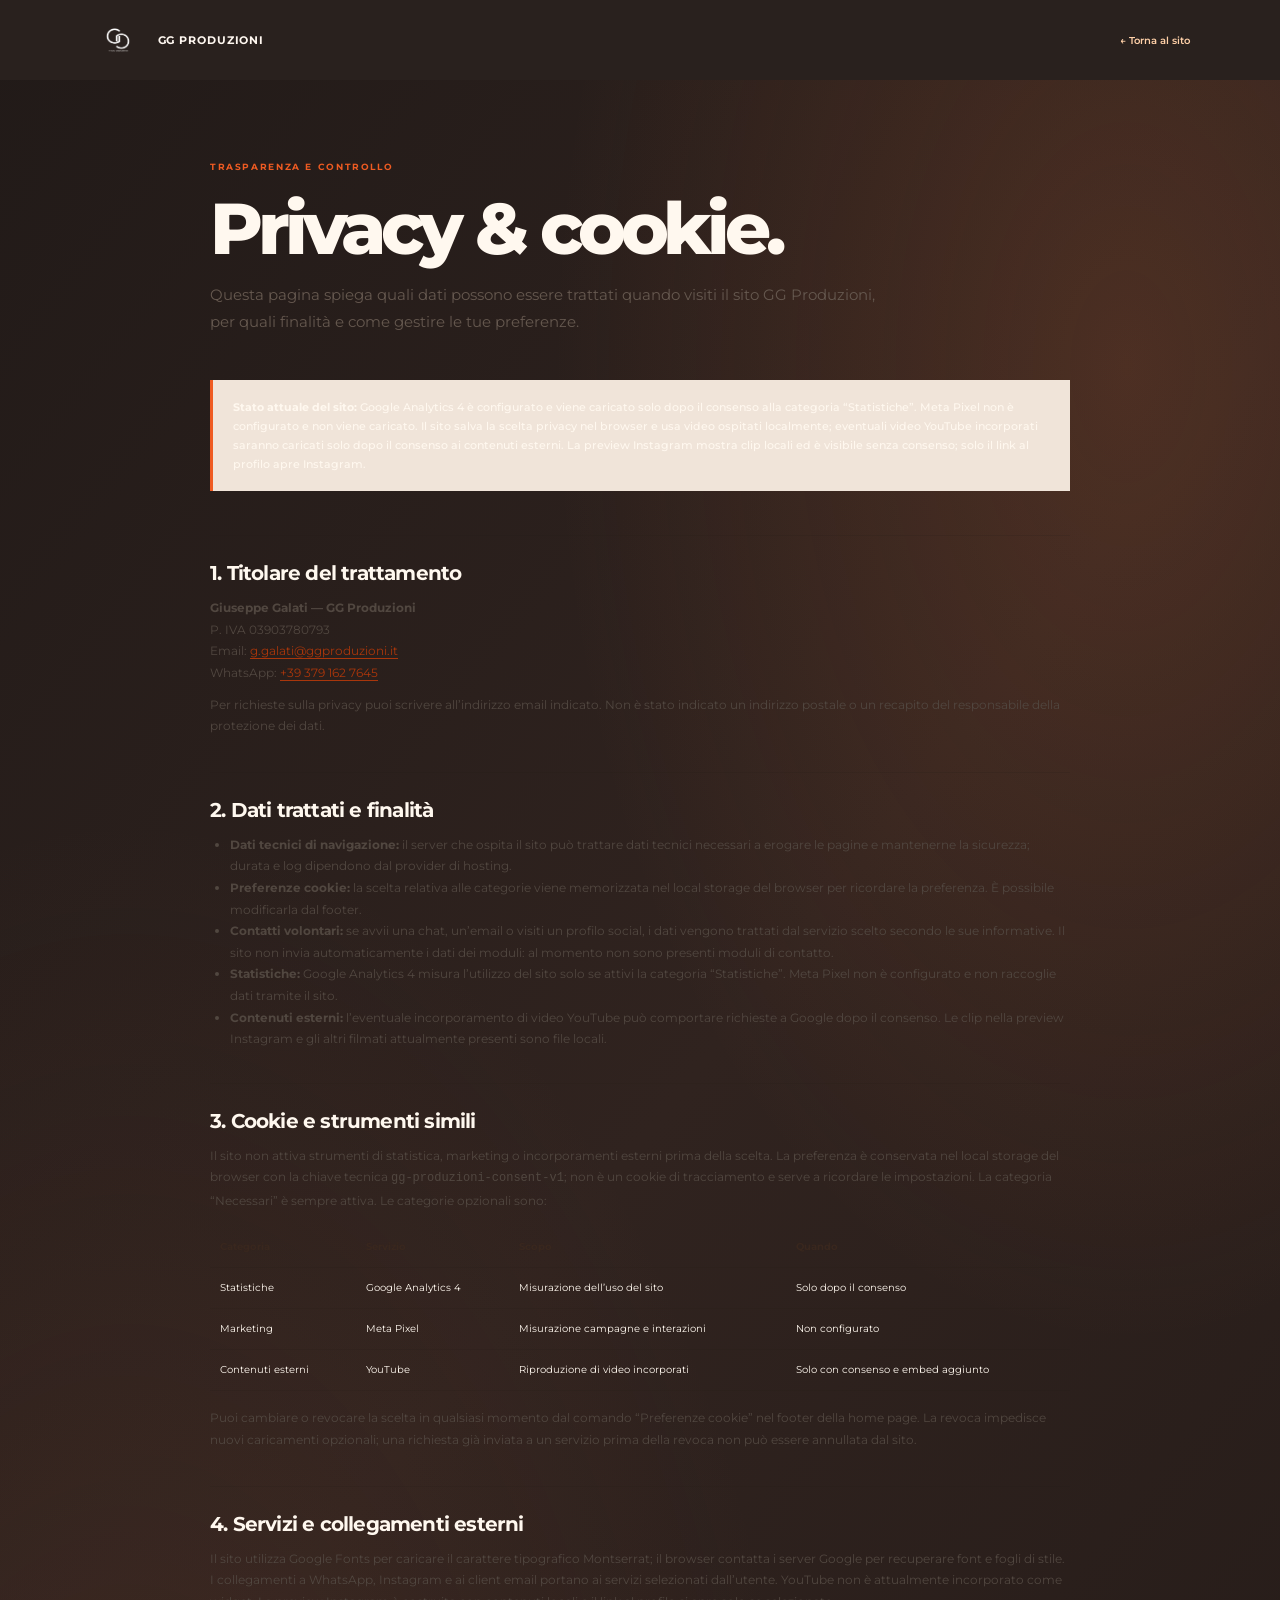
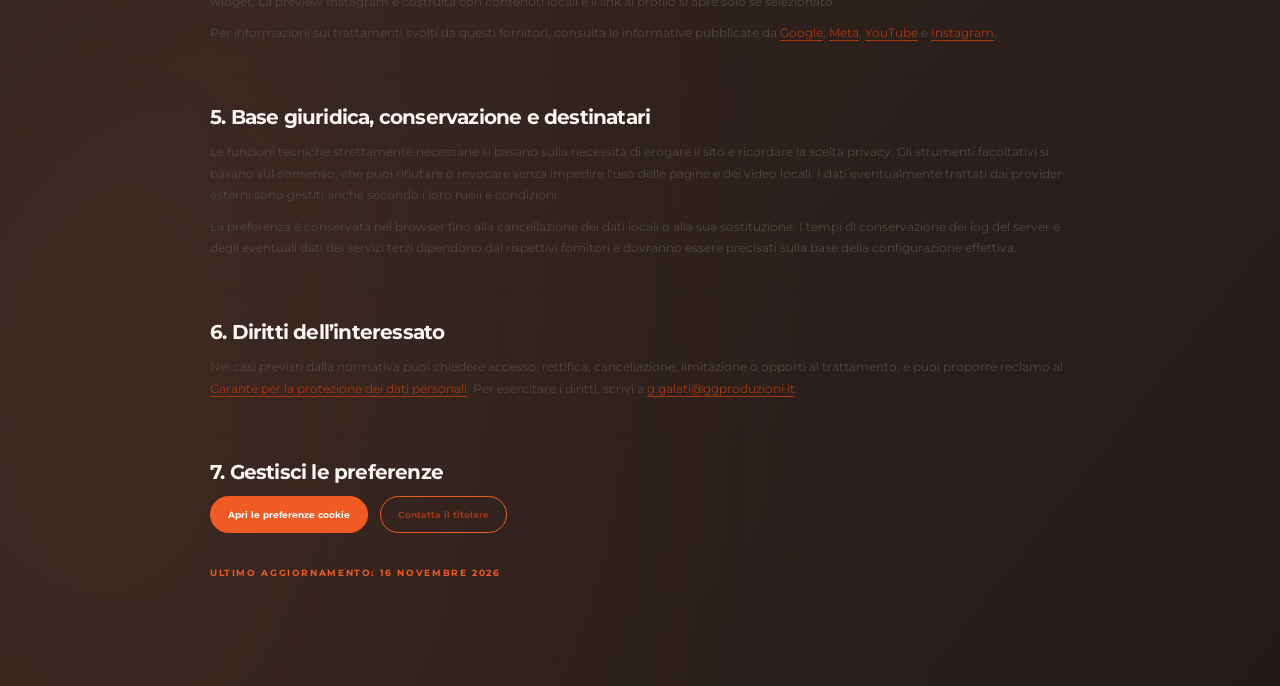
==== commit 334f7ac3: "Update privacy disclosure for GA4" ====
--- a/privacy.html
+++ b/privacy.html
@@ -22,15 +22,15 @@
   <main class="policy-main">
     <span class="policy-kicker">Trasparenza e controllo</span><h1>Privacy &amp; cookie.</h1>
     <p class="policy-lead">Questa pagina spiega quali dati possono essere trattati quando visiti il sito GG Produzioni, per quali finalità e come gestire le tue preferenze.</p>
-    <div class="policy-note"><strong>Stato attuale del sito:</strong> il sito usa video ospitati localmente e salva la scelta privacy nel browser. Google Analytics e Meta Pixel sono predisposti ma non sono attivi finché non vengono configurati i rispettivi ID e l’utente non presta il consenso. Eventuali video YouTube incorporati saranno caricati solo dopo il consenso ai contenuti esterni. La preview Instagram mostra clip locali ed è visibile senza consenso; solo il link al profilo apre Instagram.</div>
+    <div class="policy-note"><strong>Stato attuale del sito:</strong> Google Analytics 4 è configurato e viene caricato solo dopo il consenso alla categoria “Statistiche”. Meta Pixel non è configurato e non viene caricato. Il sito salva la scelta privacy nel browser e usa video ospitati localmente; eventuali video YouTube incorporati saranno caricati solo dopo il consenso ai contenuti esterni. La preview Instagram mostra clip locali ed è visibile senza consenso; solo il link al profilo apre Instagram.</div>
     <section class="policy-section"><h2>1. Titolare del trattamento</h2><p><strong>Giuseppe Galati — GG Produzioni</strong><br />P. IVA 03903780793<br />Email: <a href="mailto:g.galati@ggproduzioni.it">g.galati@ggproduzioni.it</a><br />WhatsApp: <a href="https://wa.me/393791627645" target="_blank" rel="noopener noreferrer">+39 379 162 7645</a></p><p>Per richieste sulla privacy puoi scrivere all’indirizzo email indicato. Non è stato indicato un indirizzo postale o un recapito del responsabile della protezione dei dati.</p></section>
-    <section class="policy-section"><h2>2. Dati trattati e finalità</h2><ul><li><strong>Dati tecnici di navigazione:</strong> il server che ospita il sito può trattare dati tecnici necessari a erogare le pagine e mantenerne la sicurezza; durata e log dipendono dal provider di hosting.</li><li><strong>Preferenze cookie:</strong> la scelta relativa alle categorie viene memorizzata nel local storage del browser per ricordare la preferenza. È possibile modificarla dal footer.</li><li><strong>Contatti volontari:</strong> se avvii una chat, un’email o visiti un profilo social, i dati vengono trattati dal servizio scelto secondo le sue informative. Il sito non invia automaticamente i dati dei moduli: al momento non sono presenti moduli di contatto.</li><li><strong>Statistiche e marketing:</strong> Google Analytics e Meta Pixel sono categorie opzionali e si attiveranno solo previa configurazione e consenso. I rispettivi ID e dettagli tecnici dovranno essere riportati qui prima dell’attivazione.</li><li><strong>Contenuti esterni:</strong> l’eventuale incorporamento di video YouTube può comportare richieste a Google dopo il consenso. Le clip nella preview Instagram e gli altri filmati attualmente presenti sono file locali.</li></ul></section>
-    <section class="policy-section"><h2>3. Cookie e strumenti simili</h2><p>Il sito non attiva strumenti di statistica, marketing o incorporamenti esterni prima della scelta. La preferenza è conservata nel local storage del browser con la chiave tecnica <code>gg-produzioni-consent-v1</code>; non è un cookie di tracciamento e serve a ricordare le impostazioni. La categoria “Necessari” è sempre attiva. Le categorie opzionali sono:</p><table class="policy-table"><thead><tr><th>Categoria</th><th>Servizio</th><th>Scopo</th><th>Quando</th></tr></thead><tbody><tr><td>Statistiche</td><td>Google Analytics</td><td>Misurazione dell’uso del sito</td><td>Solo con consenso e ID configurato</td></tr><tr><td>Marketing</td><td>Meta Pixel</td><td>Misurazione campagne e interazioni</td><td>Solo con consenso e ID configurato</td></tr><tr><td>Contenuti esterni</td><td>YouTube</td><td>Riproduzione di video incorporati</td><td>Solo con consenso e embed aggiunto</td></tr></tbody></table><p>Puoi cambiare o revocare la scelta in qualsiasi momento dal comando “Preferenze cookie” nel footer della home page. La revoca impedisce nuovi caricamenti opzionali; una richiesta già inviata a un servizio prima della revoca non può essere annullata dal sito.</p></section>
+    <section class="policy-section"><h2>2. Dati trattati e finalità</h2><ul><li><strong>Dati tecnici di navigazione:</strong> il server che ospita il sito può trattare dati tecnici necessari a erogare le pagine e mantenerne la sicurezza; durata e log dipendono dal provider di hosting.</li><li><strong>Preferenze cookie:</strong> la scelta relativa alle categorie viene memorizzata nel local storage del browser per ricordare la preferenza. È possibile modificarla dal footer.</li><li><strong>Contatti volontari:</strong> se avvii una chat, un’email o visiti un profilo social, i dati vengono trattati dal servizio scelto secondo le sue informative. Il sito non invia automaticamente i dati dei moduli: al momento non sono presenti moduli di contatto.</li><li><strong>Statistiche:</strong> Google Analytics 4 misura l’utilizzo del sito solo se attivi la categoria “Statistiche”. Meta Pixel non è configurato e non raccoglie dati tramite il sito.</li><li><strong>Contenuti esterni:</strong> l’eventuale incorporamento di video YouTube può comportare richieste a Google dopo il consenso. Le clip nella preview Instagram e gli altri filmati attualmente presenti sono file locali.</li></ul></section>
+    <section class="policy-section"><h2>3. Cookie e strumenti simili</h2><p>Il sito non attiva strumenti di statistica, marketing o incorporamenti esterni prima della scelta. La preferenza è conservata nel local storage del browser con la chiave tecnica <code>gg-produzioni-consent-v1</code>; non è un cookie di tracciamento e serve a ricordare le impostazioni. La categoria “Necessari” è sempre attiva. Le categorie opzionali sono:</p><table class="policy-table"><thead><tr><th>Categoria</th><th>Servizio</th><th>Scopo</th><th>Quando</th></tr></thead><tbody><tr><td>Statistiche</td><td>Google Analytics 4</td><td>Misurazione dell’uso del sito</td><td>Solo dopo il consenso</td></tr><tr><td>Marketing</td><td>Meta Pixel</td><td>Misurazione campagne e interazioni</td><td>Non configurato</td></tr><tr><td>Contenuti esterni</td><td>YouTube</td><td>Riproduzione di video incorporati</td><td>Solo con consenso e embed aggiunto</td></tr></tbody></table><p>Puoi cambiare o revocare la scelta in qualsiasi momento dal comando “Preferenze cookie” nel footer della home page. La revoca impedisce nuovi caricamenti opzionali; una richiesta già inviata a un servizio prima della revoca non può essere annullata dal sito.</p></section>
     <section class="policy-section"><h2>4. Servizi e collegamenti esterni</h2><p>Il sito utilizza Google Fonts per caricare il carattere tipografico Montserrat; il browser contatta i server Google per recuperare font e fogli di stile. I collegamenti a WhatsApp, Instagram e ai client email portano ai servizi selezionati dall’utente. YouTube non è attualmente incorporato come widget. La preview Instagram è costruita con contenuti locali e il link al profilo si apre solo se selezionato.</p><p>Per informazioni sui trattamenti svolti da questi fornitori, consulta le informative pubblicate da <a href="https://policies.google.com/privacy?hl=it" target="_blank" rel="noopener noreferrer">Google</a>, <a href="https://www.facebook.com/privacy/policy/" target="_blank" rel="noopener noreferrer">Meta</a>, <a href="https://www.youtube.com/t/terms" target="_blank" rel="noopener noreferrer">YouTube</a> e <a href="https://privacycenter.instagram.com/policy/" target="_blank" rel="noopener noreferrer">Instagram</a>.</p></section>
     <section class="policy-section"><h2>5. Base giuridica, conservazione e destinatari</h2><p>Le funzioni tecniche strettamente necessarie si basano sulla necessità di erogare il sito e ricordare la scelta privacy. Gli strumenti facoltativi si basano sul consenso, che puoi rifiutare o revocare senza impedire l’uso delle pagine e dei video locali. I dati eventualmente trattati dai provider esterni sono gestiti anche secondo i loro ruoli e condizioni.</p><p>La preferenza è conservata nel browser fino alla cancellazione dei dati locali o alla sua sostituzione. I tempi di conservazione dei log del server e degli eventuali dati dei servizi terzi dipendono dai rispettivi fornitori e dovranno essere precisati sulla base della configurazione effettiva.</p></section>
     <section class="policy-section"><h2>6. Diritti dell’interessato</h2><p>Nei casi previsti dalla normativa puoi chiedere accesso, rettifica, cancellazione, limitazione o opporti al trattamento, e puoi proporre reclamo al <a href="https://www.garanteprivacy.it/" target="_blank" rel="noopener noreferrer">Garante per la protezione dei dati personali</a>. Per esercitare i diritti, scrivi a <a href="mailto:g.galati@ggproduzioni.it">g.galati@ggproduzioni.it</a>.</p></section>
     <section class="policy-section"><h2>7. Gestisci le preferenze</h2><div class="policy-actions"><a class="policy-action primary" href="index.html?privacy-settings=1#home">Apri le preferenze cookie</a><a class="policy-action" href="mailto:g.galati@ggproduzioni.it?subject=Richiesta%20privacy">Contatta il titolare</a></div></section>
-    <p class="policy-kicker">Ultimo aggiornamento: 15 novembre 2026</p>
+    <p class="policy-kicker">Ultimo aggiornamento: 16 novembre 2026</p>
   </main>
 </body>
 </html>
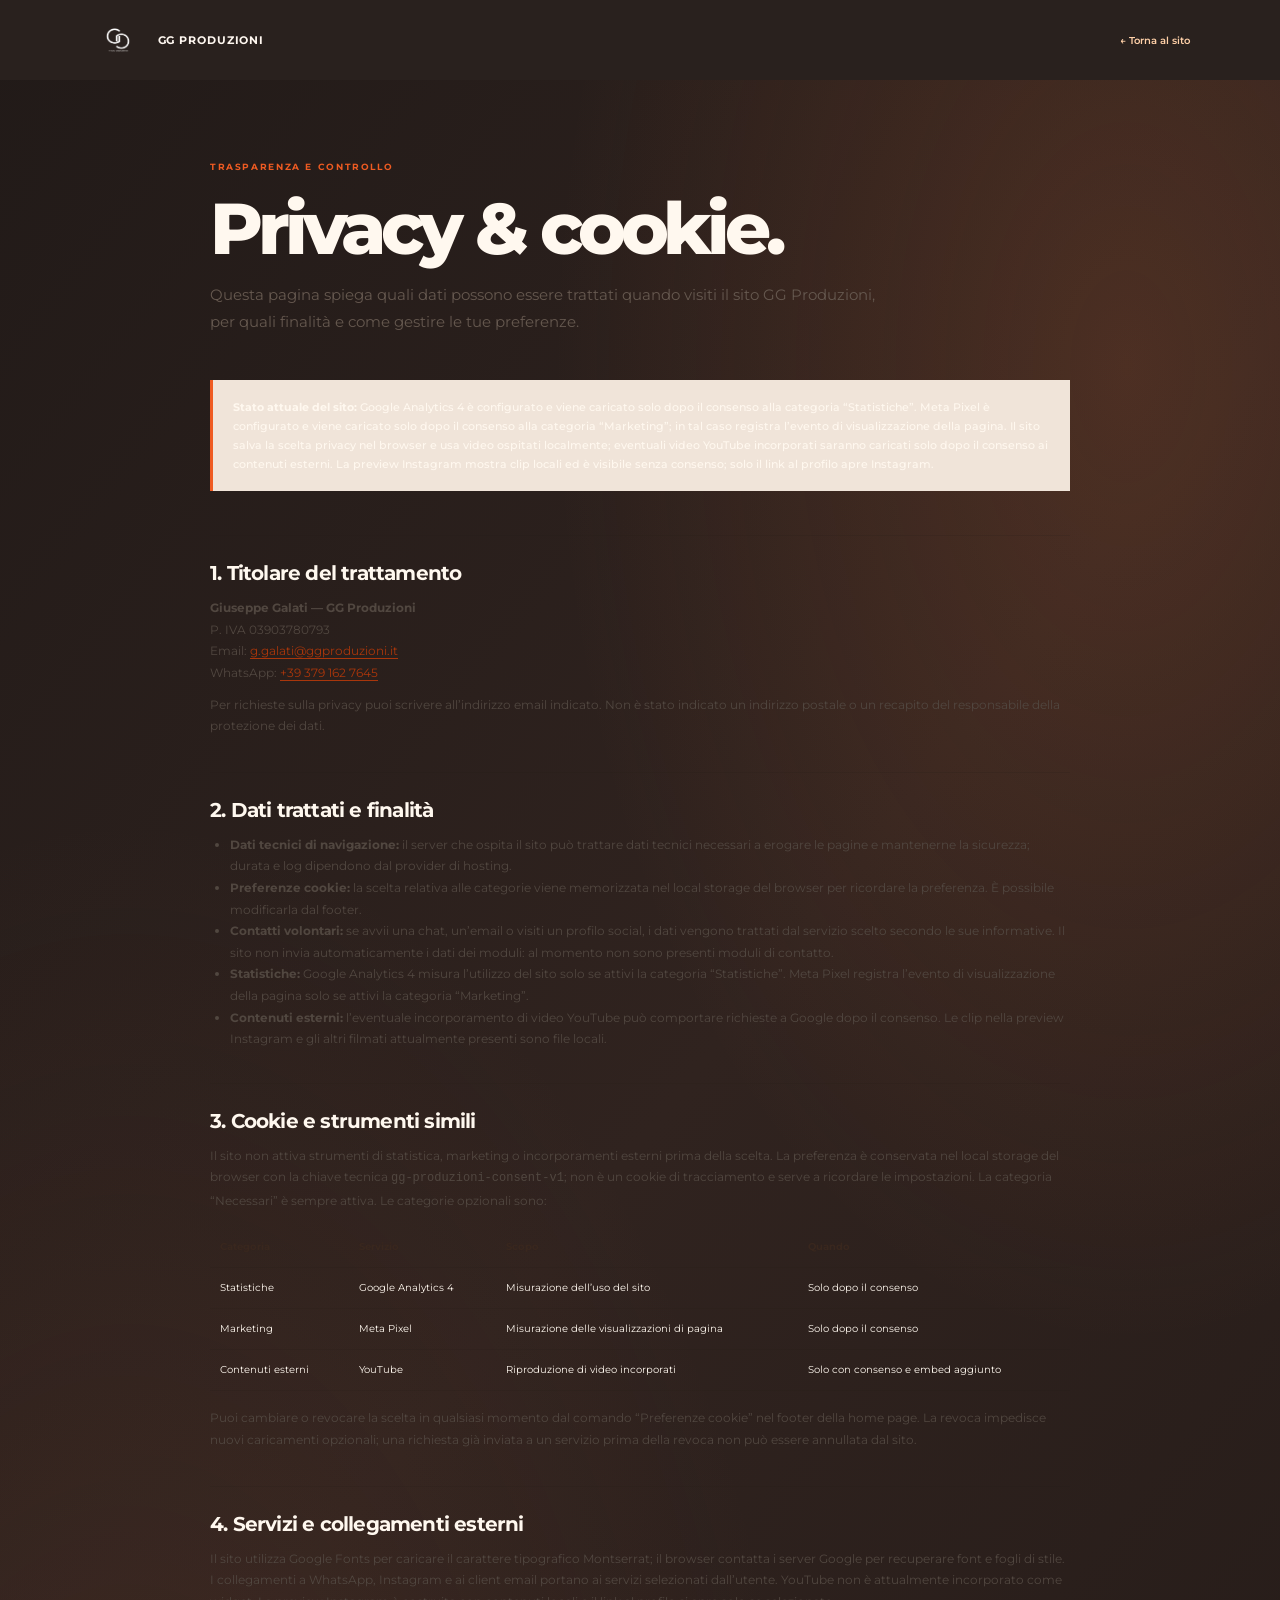
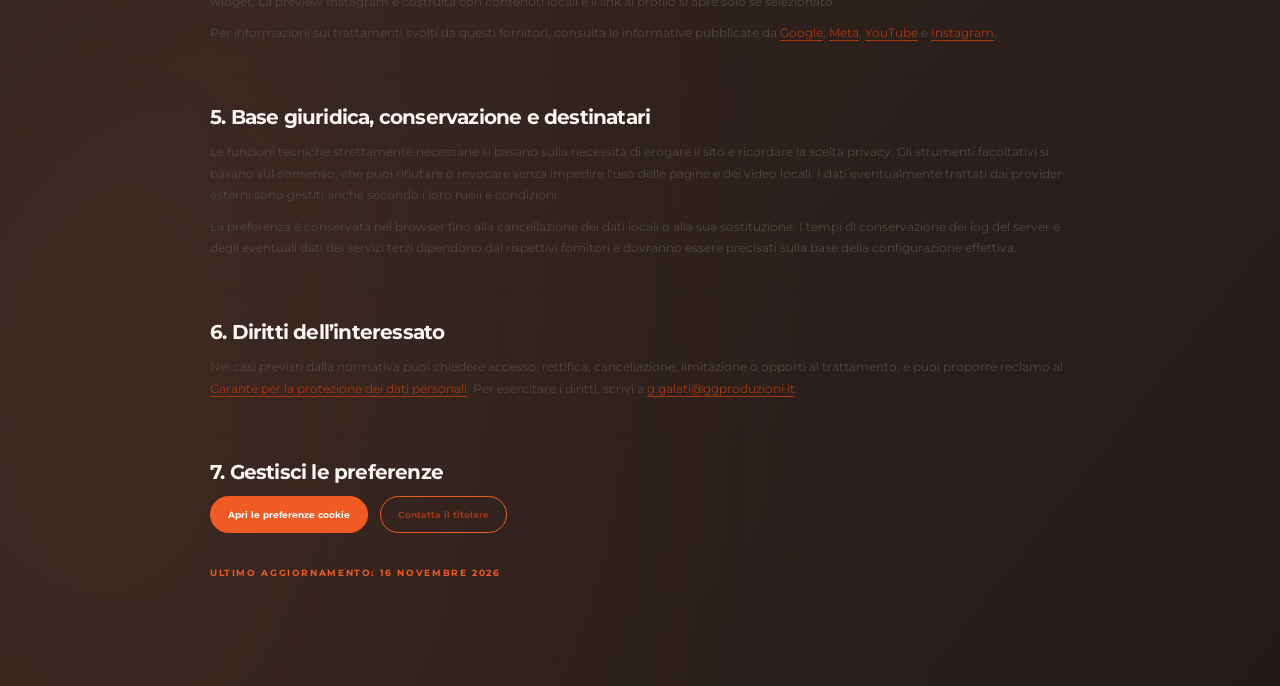
==== commit 403032a6: "Disclose consent-gated Meta Pixel" ====
--- a/privacy.html
+++ b/privacy.html
@@ -22,10 +22,10 @@
   <main class="policy-main">
     <span class="policy-kicker">Trasparenza e controllo</span><h1>Privacy &amp; cookie.</h1>
     <p class="policy-lead">Questa pagina spiega quali dati possono essere trattati quando visiti il sito GG Produzioni, per quali finalità e come gestire le tue preferenze.</p>
-    <div class="policy-note"><strong>Stato attuale del sito:</strong> Google Analytics 4 è configurato e viene caricato solo dopo il consenso alla categoria “Statistiche”. Meta Pixel non è configurato e non viene caricato. Il sito salva la scelta privacy nel browser e usa video ospitati localmente; eventuali video YouTube incorporati saranno caricati solo dopo il consenso ai contenuti esterni. La preview Instagram mostra clip locali ed è visibile senza consenso; solo il link al profilo apre Instagram.</div>
+    <div class="policy-note"><strong>Stato attuale del sito:</strong> Google Analytics 4 è configurato e viene caricato solo dopo il consenso alla categoria “Statistiche”. Meta Pixel è configurato e viene caricato solo dopo il consenso alla categoria “Marketing”; in tal caso registra l’evento di visualizzazione della pagina. Il sito salva la scelta privacy nel browser e usa video ospitati localmente; eventuali video YouTube incorporati saranno caricati solo dopo il consenso ai contenuti esterni. La preview Instagram mostra clip locali ed è visibile senza consenso; solo il link al profilo apre Instagram.</div>
     <section class="policy-section"><h2>1. Titolare del trattamento</h2><p><strong>Giuseppe Galati — GG Produzioni</strong><br />P. IVA 03903780793<br />Email: <a href="mailto:g.galati@ggproduzioni.it">g.galati@ggproduzioni.it</a><br />WhatsApp: <a href="https://wa.me/393791627645" target="_blank" rel="noopener noreferrer">+39 379 162 7645</a></p><p>Per richieste sulla privacy puoi scrivere all’indirizzo email indicato. Non è stato indicato un indirizzo postale o un recapito del responsabile della protezione dei dati.</p></section>
-    <section class="policy-section"><h2>2. Dati trattati e finalità</h2><ul><li><strong>Dati tecnici di navigazione:</strong> il server che ospita il sito può trattare dati tecnici necessari a erogare le pagine e mantenerne la sicurezza; durata e log dipendono dal provider di hosting.</li><li><strong>Preferenze cookie:</strong> la scelta relativa alle categorie viene memorizzata nel local storage del browser per ricordare la preferenza. È possibile modificarla dal footer.</li><li><strong>Contatti volontari:</strong> se avvii una chat, un’email o visiti un profilo social, i dati vengono trattati dal servizio scelto secondo le sue informative. Il sito non invia automaticamente i dati dei moduli: al momento non sono presenti moduli di contatto.</li><li><strong>Statistiche:</strong> Google Analytics 4 misura l’utilizzo del sito solo se attivi la categoria “Statistiche”. Meta Pixel non è configurato e non raccoglie dati tramite il sito.</li><li><strong>Contenuti esterni:</strong> l’eventuale incorporamento di video YouTube può comportare richieste a Google dopo il consenso. Le clip nella preview Instagram e gli altri filmati attualmente presenti sono file locali.</li></ul></section>
-    <section class="policy-section"><h2>3. Cookie e strumenti simili</h2><p>Il sito non attiva strumenti di statistica, marketing o incorporamenti esterni prima della scelta. La preferenza è conservata nel local storage del browser con la chiave tecnica <code>gg-produzioni-consent-v1</code>; non è un cookie di tracciamento e serve a ricordare le impostazioni. La categoria “Necessari” è sempre attiva. Le categorie opzionali sono:</p><table class="policy-table"><thead><tr><th>Categoria</th><th>Servizio</th><th>Scopo</th><th>Quando</th></tr></thead><tbody><tr><td>Statistiche</td><td>Google Analytics 4</td><td>Misurazione dell’uso del sito</td><td>Solo dopo il consenso</td></tr><tr><td>Marketing</td><td>Meta Pixel</td><td>Misurazione campagne e interazioni</td><td>Non configurato</td></tr><tr><td>Contenuti esterni</td><td>YouTube</td><td>Riproduzione di video incorporati</td><td>Solo con consenso e embed aggiunto</td></tr></tbody></table><p>Puoi cambiare o revocare la scelta in qualsiasi momento dal comando “Preferenze cookie” nel footer della home page. La revoca impedisce nuovi caricamenti opzionali; una richiesta già inviata a un servizio prima della revoca non può essere annullata dal sito.</p></section>
+    <section class="policy-section"><h2>2. Dati trattati e finalità</h2><ul><li><strong>Dati tecnici di navigazione:</strong> il server che ospita il sito può trattare dati tecnici necessari a erogare le pagine e mantenerne la sicurezza; durata e log dipendono dal provider di hosting.</li><li><strong>Preferenze cookie:</strong> la scelta relativa alle categorie viene memorizzata nel local storage del browser per ricordare la preferenza. È possibile modificarla dal footer.</li><li><strong>Contatti volontari:</strong> se avvii una chat, un’email o visiti un profilo social, i dati vengono trattati dal servizio scelto secondo le sue informative. Il sito non invia automaticamente i dati dei moduli: al momento non sono presenti moduli di contatto.</li><li><strong>Statistiche:</strong> Google Analytics 4 misura l’utilizzo del sito solo se attivi la categoria “Statistiche”. Meta Pixel registra l’evento di visualizzazione della pagina solo se attivi la categoria “Marketing”.</li><li><strong>Contenuti esterni:</strong> l’eventuale incorporamento di video YouTube può comportare richieste a Google dopo il consenso. Le clip nella preview Instagram e gli altri filmati attualmente presenti sono file locali.</li></ul></section>
+    <section class="policy-section"><h2>3. Cookie e strumenti simili</h2><p>Il sito non attiva strumenti di statistica, marketing o incorporamenti esterni prima della scelta. La preferenza è conservata nel local storage del browser con la chiave tecnica <code>gg-produzioni-consent-v1</code>; non è un cookie di tracciamento e serve a ricordare le impostazioni. La categoria “Necessari” è sempre attiva. Le categorie opzionali sono:</p><table class="policy-table"><thead><tr><th>Categoria</th><th>Servizio</th><th>Scopo</th><th>Quando</th></tr></thead><tbody><tr><td>Statistiche</td><td>Google Analytics 4</td><td>Misurazione dell’uso del sito</td><td>Solo dopo il consenso</td></tr><tr><td>Marketing</td><td>Meta Pixel</td><td>Misurazione delle visualizzazioni di pagina</td><td>Solo dopo il consenso</td></tr><tr><td>Contenuti esterni</td><td>YouTube</td><td>Riproduzione di video incorporati</td><td>Solo con consenso e embed aggiunto</td></tr></tbody></table><p>Puoi cambiare o revocare la scelta in qualsiasi momento dal comando “Preferenze cookie” nel footer della home page. La revoca impedisce nuovi caricamenti opzionali; una richiesta già inviata a un servizio prima della revoca non può essere annullata dal sito.</p></section>
     <section class="policy-section"><h2>4. Servizi e collegamenti esterni</h2><p>Il sito utilizza Google Fonts per caricare il carattere tipografico Montserrat; il browser contatta i server Google per recuperare font e fogli di stile. I collegamenti a WhatsApp, Instagram e ai client email portano ai servizi selezionati dall’utente. YouTube non è attualmente incorporato come widget. La preview Instagram è costruita con contenuti locali e il link al profilo si apre solo se selezionato.</p><p>Per informazioni sui trattamenti svolti da questi fornitori, consulta le informative pubblicate da <a href="https://policies.google.com/privacy?hl=it" target="_blank" rel="noopener noreferrer">Google</a>, <a href="https://www.facebook.com/privacy/policy/" target="_blank" rel="noopener noreferrer">Meta</a>, <a href="https://www.youtube.com/t/terms" target="_blank" rel="noopener noreferrer">YouTube</a> e <a href="https://privacycenter.instagram.com/policy/" target="_blank" rel="noopener noreferrer">Instagram</a>.</p></section>
     <section class="policy-section"><h2>5. Base giuridica, conservazione e destinatari</h2><p>Le funzioni tecniche strettamente necessarie si basano sulla necessità di erogare il sito e ricordare la scelta privacy. Gli strumenti facoltativi si basano sul consenso, che puoi rifiutare o revocare senza impedire l’uso delle pagine e dei video locali. I dati eventualmente trattati dai provider esterni sono gestiti anche secondo i loro ruoli e condizioni.</p><p>La preferenza è conservata nel browser fino alla cancellazione dei dati locali o alla sua sostituzione. I tempi di conservazione dei log del server e degli eventuali dati dei servizi terzi dipendono dai rispettivi fornitori e dovranno essere precisati sulla base della configurazione effettiva.</p></section>
     <section class="policy-section"><h2>6. Diritti dell’interessato</h2><p>Nei casi previsti dalla normativa puoi chiedere accesso, rettifica, cancellazione, limitazione o opporti al trattamento, e puoi proporre reclamo al <a href="https://www.garanteprivacy.it/" target="_blank" rel="noopener noreferrer">Garante per la protezione dei dati personali</a>. Per esercitare i diritti, scrivi a <a href="mailto:g.galati@ggproduzioni.it">g.galati@ggproduzioni.it</a>.</p></section>
--- a/styles.css
+++ b/styles.css
@@ -1245,7 +1245,6 @@
   .film-scroll-cue{display:none!important}
 }
 
-
 /* Modern footer: softer hierarchy, warmer interactive links, and a cleaner legal row. */
 .site-footer{
   padding:0 clamp(6vw,8vw,120px)!important;
@@ -1285,41 +1284,18 @@
 .footer-bottom a:hover{background:#ffffff10;border-color:#ffd66f88;transform:translateY(-2px);color:#ffd66f!important}
 .footer-bottom b{display:grid;place-items:center;width:22px;height:22px;margin:0!important;border-radius:50%;background:#ffd66f;color:#743116;font-size:13px!important}
 @media(max-width:760px){
-  .site-footer{padding:0 7vw!important}
-  .footer-main{grid-template-columns:1fr 1fr!important;gap:28px 18px!important;padding:38px 0 28px!important}
-  .footer-brand-block{gap:14px!important}
+  .site-footer{padding:30px 7vw 18px!important}
+  .footer-main{grid-template-columns:repeat(3,minmax(0,1fr))!important;gap:20px 10px!important;padding:0 0 20px!important}
+  .footer-brand-block{gap:13px!important}
+  .footer-brand-block{grid-column:1/-1!important}
   .footer-brand{width:62px;height:62px;flex:none;border-radius:20px 20px 20px 9px}
   .footer-brand img{width:56px!important;height:46px!important}
   .footer-brand-block p{font-size:10px!important;line-height:1.65!important}
-  .footer-column{gap:7px!important}
-  .footer-column h2{margin-bottom:5px!important;font-size:8px!important}
-  .footer-column>a,.cookie-settings-link{min-height:28px;padding:6px 8px!important;margin-left:-8px!important;font-size:9px!important}
-  .footer-column>a span{font-size:8px!important}
-  .footer-bottom{padding:15px 0 18px!important;gap:7px 10px!important;font-size:7px!important}
-  .footer-bottom a{padding:7px 9px;font-size:7px}
-  .footer-bottom b{width:20px;height:20px}
-}
-
-
-/* Mobile footer spacing: compact, balanced columns and no back-to-top link. */
-@media(max-width:760px){
-  .site-footer{padding:30px 7vw 18px!important}
-  .footer-main{grid-template-columns:minmax(0,1fr) minmax(0,1fr)!important;gap:24px 16px!important;padding:0 0 22px!important}
-  .footer-brand-block{gap:13px!important}
-  .footer-column{gap:5px!important}
-  .footer-column h2{margin-bottom:4px!important;font-size:8px!important}
-  .footer-bottom{display:flex!important;justify-content:space-between!important;align-items:center!important;flex-wrap:wrap;gap:8px 14px!important;margin-top:0!important;padding:14px 0 0!important;font-size:7px!important}
-}
-
-
-/* Keep the three footer groups on one mobile row. */
-@media(max-width:760px){
-  .footer-main{grid-template-columns:repeat(3,minmax(0,1fr))!important;gap:20px 10px!important;padding:0 0 20px!important}
-  .footer-brand-block{grid-column:1/-1!important}
   .footer-column{min-width:0!important;gap:5px!important}
   .footer-column h2{margin-bottom:4px!important;font-size:clamp(7px,2.1vw,8px)!important;letter-spacing:.14em!important}
   .footer-column>a,.cookie-settings-link{max-width:100%;min-height:28px;padding:6px 4px!important;margin-left:-4px!important;font-size:clamp(7px,2.15vw,9px)!important;line-height:1.35!important;overflow-wrap:anywhere}
   .footer-column>a span{font-size:clamp(7px,1.9vw,8px)!important;overflow-wrap:anywhere}
+  .footer-bottom{display:flex!important;justify-content:space-between!important;align-items:center!important;flex-wrap:wrap;gap:8px 14px!important;margin-top:0!important;padding:14px 0 0!important;font-size:7px!important}
 }
 @media(max-width:370px){
   .footer-main{gap:18px 7px!important}
--- a/consent.css
+++ b/consent.css
@@ -1,4 +1,8 @@
 .cookie-settings-link{border:0;background:transparent;color:#fff7ed;padding:0;font:500 10px/1.5 var(--body);text-align:left;cursor:pointer;transition:color .2s,transform .2s}.cookie-settings-link:hover{color:#ffd66f;transform:translateX(3px)}
+/* Keep the site subdued and prevent scrolling until the visitor saves a cookie choice. */
+body.cookie-consent-pending{position:fixed;inset:0 auto auto 0;width:100%;height:100%;overflow:hidden;overscroll-behavior:none}
+body.cookie-consent-pending:before{content:"";position:fixed;z-index:90;inset:0;background:rgba(20,13,10,.42);backdrop-filter:brightness(.68) saturate(.82);-webkit-backdrop-filter:brightness(.68) saturate(.82);pointer-events:auto}
+body.cookie-consent-pending .cookie-banner{z-index:100}
 .cookie-banner{position:fixed;z-index:100;left:clamp(12px,3vw,42px);right:clamp(12px,3vw,42px);bottom:clamp(12px,2.5vh,28px);display:grid;grid-template-columns:minmax(0,1fr) auto;align-items:center;gap:30px;padding:22px 26px;border:1px solid #ffffff28;border-radius:20px;background:rgba(37,29,26,.97);color:#fff8f1;box-shadow:0 18px 70px #130d0d55;backdrop-filter:blur(18px);animation:cookie-enter .5s cubic-bezier(.16,1,.3,1) both}.cookie-banner[hidden]{display:none}.cookie-banner-copy{max-width:720px}.cookie-eyebrow{font:700 8px/1.4 var(--font);letter-spacing:.18em;color:#ffae78}.cookie-banner h2,.cookie-dialog h2{font:700 clamp(19px,2.3vw,25px)/1.15 var(--font);letter-spacing:-.045em;margin:8px 0}.cookie-banner p,.cookie-dialog-intro{font:400 10px/1.65 var(--body);color:#d8cbc2;margin:0 0 9px}.cookie-banner-copy>a,.cookie-policy-link{font:600 9px/1.5 var(--font);color:#ffd0a8;text-decoration:underline;text-underline-offset:3px}.cookie-banner-copy>a span,.cookie-policy-link span{margin-left:5px}.cookie-banner-actions{display:flex;flex-wrap:wrap;justify-content:flex-end;gap:8px}.cookie-button{min-height:42px;border-radius:999px;padding:0 15px;font:700 9px/1.2 var(--font);cursor:pointer;transition:transform .2s,background .2s,border-color .2s,color .2s}.cookie-button:hover{transform:translateY(-2px)}.cookie-button-quiet{border:1px solid #ffffff45;background:transparent;color:#fff8f1}.cookie-button-quiet:hover{background:#ffffff12}.cookie-button-outline{border:1px solid #ffb581;background:transparent;color:#ffd0a8}.cookie-button-outline:hover{background:#ffb58118}.cookie-button-primary{border:1px solid #f47a36;background:#e85d22;color:#fff}.cookie-button-primary:hover{background:#f27636}
 .cookie-dialog{width:min(590px,calc(100vw - 28px));max-width:none;max-height:min(88vh,760px);padding:0;border:1px solid #ffffff20;border-radius:23px;background:#29211e;color:#fff8f1;box-shadow:0 24px 90px #130d0db8}.cookie-dialog::backdrop{background:#17100ed1;backdrop-filter:blur(5px)}.cookie-dialog-shell{position:relative;padding:34px clamp(22px,5vw,42px) 30px}.cookie-close{position:absolute;right:20px;top:18px;width:34px;height:34px;border:1px solid #ffffff35;border-radius:50%;background:transparent;color:#fff;font:300 24px/1 var(--font);cursor:pointer}.cookie-dialog h2{font-size:clamp(25px,5vw,34px);margin:11px 0}.cookie-dialog-intro{max-width:440px;margin-bottom:18px}.cookie-category{display:flex;align-items:center;justify-content:space-between;gap:20px;padding:15px 0;border-top:1px solid #ffffff26;cursor:pointer}.cookie-category h3{font:700 11px/1.35 var(--font);margin:0 0 4px}.cookie-category p{font:400 9px/1.55 var(--body);color:#d4c6bd;margin:0;max-width:390px}.cookie-always{white-space:nowrap;color:#ffbe8d;font:700 8px/1.4 var(--font)}.cookie-category input{appearance:none;flex:0 0 auto;width:39px;height:23px;border:1px solid #ffffff60;border-radius:99px;background:#4a3d37;cursor:pointer;transition:background .2s,border-color .2s}.cookie-category input:after{content:'';display:block;width:17px;height:17px;margin:2px;border-radius:50%;background:#fff;transition:transform .2s}.cookie-category input:checked{background:#e85d22;border-color:#f58145}.cookie-category input:checked:after{transform:translateX(15px)}.cookie-category input:focus-visible,.cookie-button:focus-visible,.cookie-close:focus-visible,.cookie-settings-link:focus-visible{outline:2px solid #ffd66f;outline-offset:3px}.cookie-dialog-actions{display:flex;justify-content:flex-end;gap:9px;margin-top:20px}.cookie-policy-link{display:inline-block;margin-top:18px}.external-consent-gate{position:absolute;left:50%;top:50%;transform:translate(-50%,-50%);width:min(85%,320px);padding:13px 17px;border:1px solid #ffffff88;border-radius:99px;background:#29211ee8;color:white;font:600 10px/1.4 var(--font);cursor:pointer}.external-consent-gate:hover{background:#e85d22}
 @keyframes cookie-enter{from{opacity:0;transform:translateY(18px)}to{opacity:1;transform:translateY(0)}}
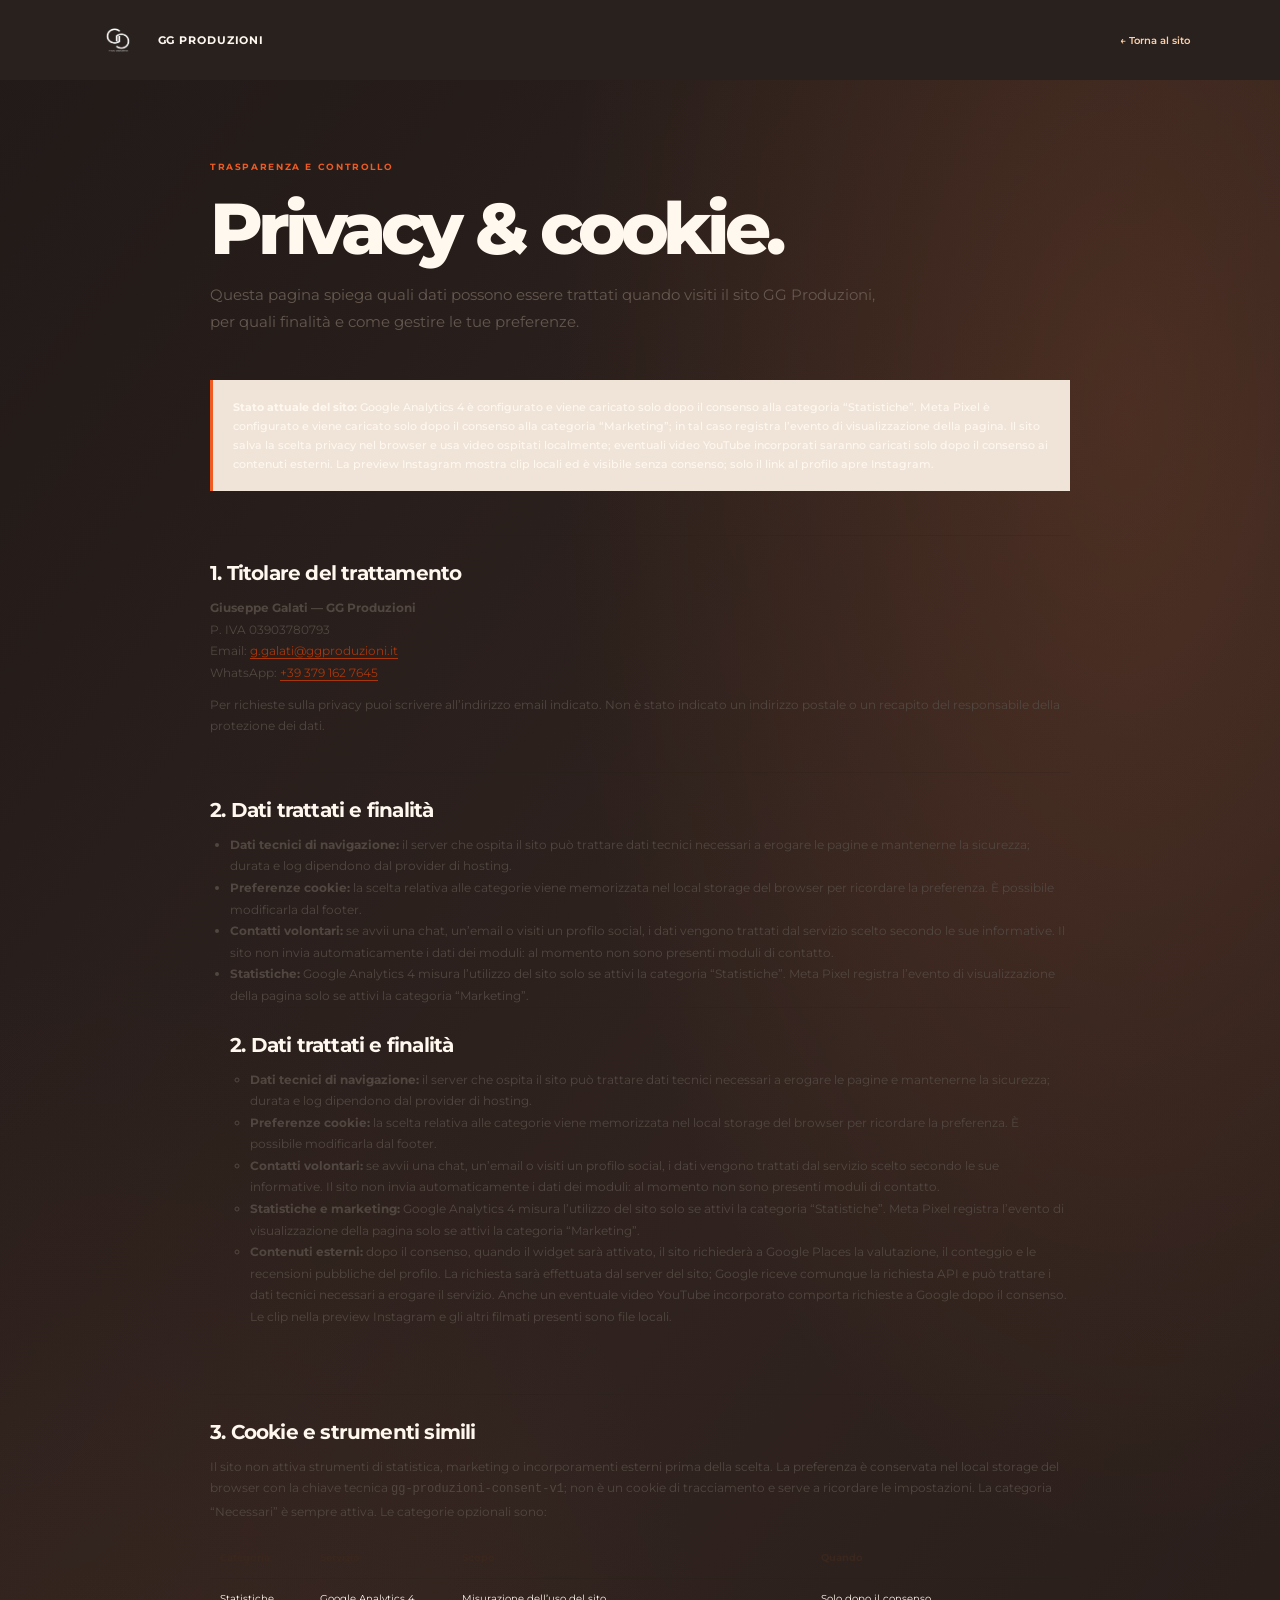
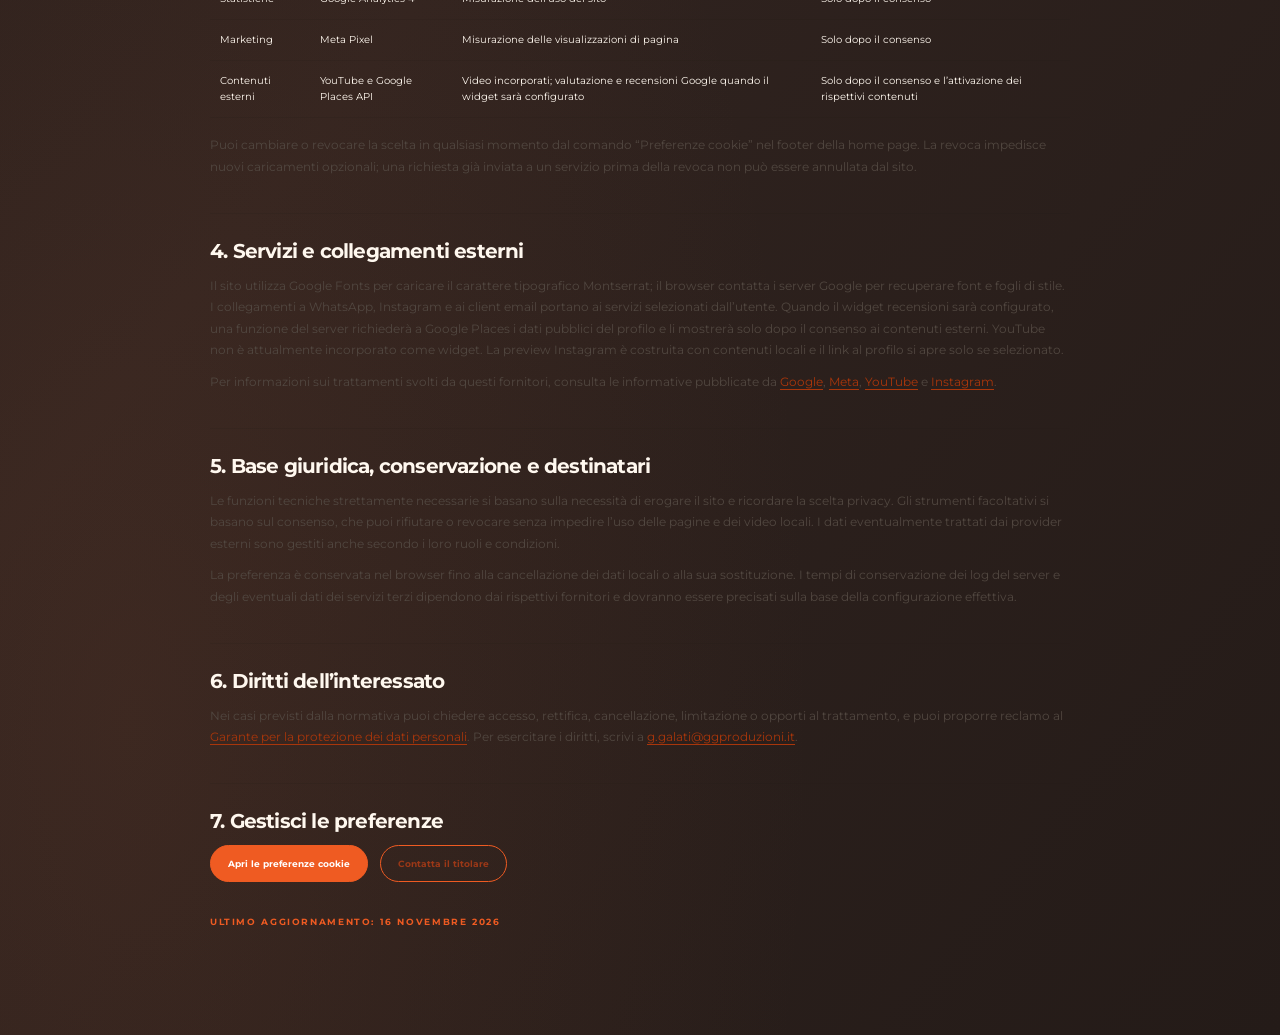
==== commit 72182165: "Prepare Google reviews integration and site updates" ====
--- a/privacy.html
+++ b/privacy.html
@@ -24,9 +24,9 @@
     <p class="policy-lead">Questa pagina spiega quali dati possono essere trattati quando visiti il sito GG Produzioni, per quali finalità e come gestire le tue preferenze.</p>
     <div class="policy-note"><strong>Stato attuale del sito:</strong> Google Analytics 4 è configurato e viene caricato solo dopo il consenso alla categoria “Statistiche”. Meta Pixel è configurato e viene caricato solo dopo il consenso alla categoria “Marketing”; in tal caso registra l’evento di visualizzazione della pagina. Il sito salva la scelta privacy nel browser e usa video ospitati localmente; eventuali video YouTube incorporati saranno caricati solo dopo il consenso ai contenuti esterni. La preview Instagram mostra clip locali ed è visibile senza consenso; solo il link al profilo apre Instagram.</div>
     <section class="policy-section"><h2>1. Titolare del trattamento</h2><p><strong>Giuseppe Galati — GG Produzioni</strong><br />P. IVA 03903780793<br />Email: <a href="mailto:g.galati@ggproduzioni.it">g.galati@ggproduzioni.it</a><br />WhatsApp: <a href="https://wa.me/393791627645" target="_blank" rel="noopener noreferrer">+39 379 162 7645</a></p><p>Per richieste sulla privacy puoi scrivere all’indirizzo email indicato. Non è stato indicato un indirizzo postale o un recapito del responsabile della protezione dei dati.</p></section>
-    <section class="policy-section"><h2>2. Dati trattati e finalità</h2><ul><li><strong>Dati tecnici di navigazione:</strong> il server che ospita il sito può trattare dati tecnici necessari a erogare le pagine e mantenerne la sicurezza; durata e log dipendono dal provider di hosting.</li><li><strong>Preferenze cookie:</strong> la scelta relativa alle categorie viene memorizzata nel local storage del browser per ricordare la preferenza. È possibile modificarla dal footer.</li><li><strong>Contatti volontari:</strong> se avvii una chat, un’email o visiti un profilo social, i dati vengono trattati dal servizio scelto secondo le sue informative. Il sito non invia automaticamente i dati dei moduli: al momento non sono presenti moduli di contatto.</li><li><strong>Statistiche:</strong> Google Analytics 4 misura l’utilizzo del sito solo se attivi la categoria “Statistiche”. Meta Pixel registra l’evento di visualizzazione della pagina solo se attivi la categoria “Marketing”.</li><li><strong>Contenuti esterni:</strong> l’eventuale incorporamento di video YouTube può comportare richieste a Google dopo il consenso. Le clip nella preview Instagram e gli altri filmati attualmente presenti sono file locali.</li></ul></section>
-    <section class="policy-section"><h2>3. Cookie e strumenti simili</h2><p>Il sito non attiva strumenti di statistica, marketing o incorporamenti esterni prima della scelta. La preferenza è conservata nel local storage del browser con la chiave tecnica <code>gg-produzioni-consent-v1</code>; non è un cookie di tracciamento e serve a ricordare le impostazioni. La categoria “Necessari” è sempre attiva. Le categorie opzionali sono:</p><table class="policy-table"><thead><tr><th>Categoria</th><th>Servizio</th><th>Scopo</th><th>Quando</th></tr></thead><tbody><tr><td>Statistiche</td><td>Google Analytics 4</td><td>Misurazione dell’uso del sito</td><td>Solo dopo il consenso</td></tr><tr><td>Marketing</td><td>Meta Pixel</td><td>Misurazione delle visualizzazioni di pagina</td><td>Solo dopo il consenso</td></tr><tr><td>Contenuti esterni</td><td>YouTube</td><td>Riproduzione di video incorporati</td><td>Solo con consenso e embed aggiunto</td></tr></tbody></table><p>Puoi cambiare o revocare la scelta in qualsiasi momento dal comando “Preferenze cookie” nel footer della home page. La revoca impedisce nuovi caricamenti opzionali; una richiesta già inviata a un servizio prima della revoca non può essere annullata dal sito.</p></section>
-    <section class="policy-section"><h2>4. Servizi e collegamenti esterni</h2><p>Il sito utilizza Google Fonts per caricare il carattere tipografico Montserrat; il browser contatta i server Google per recuperare font e fogli di stile. I collegamenti a WhatsApp, Instagram e ai client email portano ai servizi selezionati dall’utente. YouTube non è attualmente incorporato come widget. La preview Instagram è costruita con contenuti locali e il link al profilo si apre solo se selezionato.</p><p>Per informazioni sui trattamenti svolti da questi fornitori, consulta le informative pubblicate da <a href="https://policies.google.com/privacy?hl=it" target="_blank" rel="noopener noreferrer">Google</a>, <a href="https://www.facebook.com/privacy/policy/" target="_blank" rel="noopener noreferrer">Meta</a>, <a href="https://www.youtube.com/t/terms" target="_blank" rel="noopener noreferrer">YouTube</a> e <a href="https://privacycenter.instagram.com/policy/" target="_blank" rel="noopener noreferrer">Instagram</a>.</p></section>
+    <section class="policy-section"><h2>2. Dati trattati e finalità</h2><ul><li><strong>Dati tecnici di navigazione:</strong> il server che ospita il sito può trattare dati tecnici necessari a erogare le pagine e mantenerne la sicurezza; durata e log dipendono dal provider di hosting.</li><li><strong>Preferenze cookie:</strong> la scelta relativa alle categorie viene memorizzata nel local storage del browser per ricordare la preferenza. È possibile modificarla dal footer.</li><li><strong>Contatti volontari:</strong> se avvii una chat, un’email o visiti un profilo social, i dati vengono trattati dal servizio scelto secondo le sue informative. Il sito non invia automaticamente i dati dei moduli: al momento non sono presenti moduli di contatto.</li><li><strong>Statistiche:</strong> Google Analytics 4 misura l’utilizzo del sito solo se attivi la categoria “Statistiche”. Meta Pixel registra l’evento di visualizzazione della pagina solo se attivi la categoria “Marketing”.</li><section class="policy-section"><h2>2. Dati trattati e finalità</h2><ul><li><strong>Dati tecnici di navigazione:</strong> il server che ospita il sito può trattare dati tecnici necessari a erogare le pagine e mantenerne la sicurezza; durata e log dipendono dal provider di hosting.</li><li><strong>Preferenze cookie:</strong> la scelta relativa alle categorie viene memorizzata nel local storage del browser per ricordare la preferenza. È possibile modificarla dal footer.</li><li><strong>Contatti volontari:</strong> se avvii una chat, un’email o visiti un profilo social, i dati vengono trattati dal servizio scelto secondo le sue informative. Il sito non invia automaticamente i dati dei moduli: al momento non sono presenti moduli di contatto.</li><li><strong>Statistiche e marketing:</strong> Google Analytics 4 misura l’utilizzo del sito solo se attivi la categoria “Statistiche”. Meta Pixel registra l’evento di visualizzazione della pagina solo se attivi la categoria “Marketing”.</li><li><strong>Contenuti esterni:</strong> dopo il consenso, quando il widget sarà attivato, il sito richiederà a Google Places la valutazione, il conteggio e le recensioni pubbliche del profilo. La richiesta sarà effettuata dal server del sito; Google riceve comunque la richiesta API e può trattare i dati tecnici necessari a erogare il servizio. Anche un eventuale video YouTube incorporato comporta richieste a Google dopo il consenso. Le clip nella preview Instagram e gli altri filmati presenti sono file locali.</li></ul></section></ul></section>
+    <section class="policy-section"><h2>3. Cookie e strumenti simili</h2><p>Il sito non attiva strumenti di statistica, marketing o incorporamenti esterni prima della scelta. La preferenza è conservata nel local storage del browser con la chiave tecnica <code>gg-produzioni-consent-v1</code>; non è un cookie di tracciamento e serve a ricordare le impostazioni. La categoria “Necessari” è sempre attiva. Le categorie opzionali sono:</p><table class="policy-table"><thead><tr><th>Categoria</th><th>Servizio</th><th>Scopo</th><th>Quando</th></tr></thead><tbody><tr><td>Statistiche</td><td>Google Analytics 4</td><td>Misurazione dell’uso del sito</td><td>Solo dopo il consenso</td></tr><tr><td>Marketing</td><td>Meta Pixel</td><td>Misurazione delle visualizzazioni di pagina</td><td>Solo dopo il consenso</td></tr><tr><td>Contenuti esterni</td><td>YouTube e Google Places API</td><td>Video incorporati; valutazione e recensioni Google quando il widget sarà configurato</td><td>Solo dopo il consenso e l’attivazione dei rispettivi contenuti</td></tr></tbody></table><p>Puoi cambiare o revocare la scelta in qualsiasi momento dal comando “Preferenze cookie” nel footer della home page. La revoca impedisce nuovi caricamenti opzionali; una richiesta già inviata a un servizio prima della revoca non può essere annullata dal sito.</p></section>
+    <section class="policy-section"><h2>4. Servizi e collegamenti esterni</h2><p>Il sito utilizza Google Fonts per caricare il carattere tipografico Montserrat; il browser contatta i server Google per recuperare font e fogli di stile. I collegamenti a WhatsApp, Instagram e ai client email portano ai servizi selezionati dall’utente. Quando il widget recensioni sarà configurato, una funzione del server richiederà a Google Places i dati pubblici del profilo e li mostrerà solo dopo il consenso ai contenuti esterni. YouTube non è attualmente incorporato come widget. La preview Instagram è costruita con contenuti locali e il link al profilo si apre solo se selezionato.</p><p>Per informazioni sui trattamenti svolti da questi fornitori, consulta le informative pubblicate da <a href="https://policies.google.com/privacy?hl=it" target="_blank" rel="noopener noreferrer">Google</a>, <a href="https://www.facebook.com/privacy/policy/" target="_blank" rel="noopener noreferrer">Meta</a>, <a href="https://www.youtube.com/t/terms" target="_blank" rel="noopener noreferrer">YouTube</a> e <a href="https://privacycenter.instagram.com/policy/" target="_blank" rel="noopener noreferrer">Instagram</a>.</p></section>
     <section class="policy-section"><h2>5. Base giuridica, conservazione e destinatari</h2><p>Le funzioni tecniche strettamente necessarie si basano sulla necessità di erogare il sito e ricordare la scelta privacy. Gli strumenti facoltativi si basano sul consenso, che puoi rifiutare o revocare senza impedire l’uso delle pagine e dei video locali. I dati eventualmente trattati dai provider esterni sono gestiti anche secondo i loro ruoli e condizioni.</p><p>La preferenza è conservata nel browser fino alla cancellazione dei dati locali o alla sua sostituzione. I tempi di conservazione dei log del server e degli eventuali dati dei servizi terzi dipendono dai rispettivi fornitori e dovranno essere precisati sulla base della configurazione effettiva.</p></section>
     <section class="policy-section"><h2>6. Diritti dell’interessato</h2><p>Nei casi previsti dalla normativa puoi chiedere accesso, rettifica, cancellazione, limitazione o opporti al trattamento, e puoi proporre reclamo al <a href="https://www.garanteprivacy.it/" target="_blank" rel="noopener noreferrer">Garante per la protezione dei dati personali</a>. Per esercitare i diritti, scrivi a <a href="mailto:g.galati@ggproduzioni.it">g.galati@ggproduzioni.it</a>.</p></section>
     <section class="policy-section"><h2>7. Gestisci le preferenze</h2><div class="policy-actions"><a class="policy-action primary" href="index.html?privacy-settings=1#home">Apri le preferenze cookie</a><a class="policy-action" href="mailto:g.galati@ggproduzioni.it?subject=Richiesta%20privacy">Contatta il titolare</a></div></section>
--- a/styles.css
+++ b/styles.css
@@ -1303,3 +1303,58 @@
   .footer-column>a,.cookie-settings-link{font-size:7px!important}
   .footer-column>a span{font-size:6.5px!important}
 }
+
+.google-reviews.section{
+  position:relative;isolation:isolate;overflow:hidden;display:grid;grid-template-columns:minmax(0,.82fr) minmax(420px,1.18fr);
+  align-items:center;gap:clamp(42px,8vw,120px);padding:clamp(76px,9vw,126px) clamp(7vw,10vw,150px)!important;
+}
+.google-reviews.section:before{content:"";position:absolute;z-index:-1;width:min(65vw,820px);height:min(65vw,820px);right:-15%;top:5%;border-radius:50%;background:radial-gradient(circle,rgba(222,91,37,.18),rgba(255,190,104,.07) 38%,transparent 69%);filter:blur(15px);pointer-events:none}
+.google-reviews-copy,.google-reviews-panel{position:relative;z-index:1;min-width:0}
+.google-reviews-copy .section-kicker{margin-bottom:clamp(25px,4vw,48px)}
+.google-reviews-overline{margin:0 0 15px;color:#ffbd75;font:700 8px/1.6 var(--font);letter-spacing:.19em}
+.google-reviews-copy h2{margin:0;color:#fff8ef;font:800 clamp(42px,5.4vw,74px)/1.04 var(--font);letter-spacing:-.075em;text-wrap:balance}
+.google-reviews-copy h2 em{color:#ffbd75;font-family:Georgia,serif;font-weight:400}
+.google-reviews-description{max-width:430px;margin:21px 0 0;color:#ddcfc6;font:400 12px/1.8 var(--body)}
+.google-reviews-link{display:inline-flex;align-items:center;gap:16px;margin-top:25px;padding:13px 18px;border:1px solid #f18a54;border-radius:999px;background:linear-gradient(115deg,#e76c2f,#bc3e18);color:#fffaf4;font:700 9px/1.3 var(--font);box-shadow:0 10px 30px #db572a35;transition:transform .25s,box-shadow .25s}
+.google-reviews-link:hover,.google-reviews-link:focus-visible{transform:translateY(-3px);box-shadow:0 15px 35px #db572a55;outline:2px solid #ffd66f;outline-offset:4px}
+.google-reviews-panel{min-height:355px;padding:clamp(21px,3vw,34px);border:1px solid #fff2;border-radius:26px;background:linear-gradient(145deg,#ffffff0a,#ffffff03),radial-gradient(ellipse at 82% 0%,#dd662a20,transparent 54%),#211b19;box-shadow:0 24px 65px #100b0870,0 0 30px #f2703422;display:flex;flex-direction:column;justify-content:center;gap:20px}
+.google-reviews-summary[hidden],.google-review-pending[hidden],.google-review-carousel[hidden],.google-review-error[hidden],[data-google-review-cta][hidden]{display:none!important}
+.google-reviews-summary{display:grid;grid-template-columns:minmax(0,1fr) auto;align-items:center;gap:8px 15px;padding-bottom:20px;border-bottom:1px solid #fff2}
+.google-reviews-brand{font:400 14px/1.4 Arial,sans-serif;letter-spacing:normal;color:#f7f4ef;white-space:nowrap}
+.google-reviews-rating{display:flex;align-items:center;gap:10px}
+.google-reviews-rating strong{color:#fff8ef;font:800 32px/1 var(--font);letter-spacing:-.06em}
+.review-stars{display:inline-block;white-space:nowrap;color:transparent;background:linear-gradient(90deg,#ffbf43 var(--rating-fill,0%),#74665c var(--rating-fill,0%));-webkit-background-clip:text;background-clip:text;font:700 17px/1 Arial,sans-serif;letter-spacing:.08em}
+.google-reviews-summary>p{grid-column:1/-1;margin:0;color:#c8b8ac;font:500 9px/1.5 var(--body)}
+.google-review-pending{min-height:190px;display:flex;flex-direction:column;align-items:flex-start;justify-content:center;gap:12px}
+.review-pending-mark{display:flex;align-items:center;gap:5px;height:25px}
+.review-pending-mark i{display:block;width:7px;height:7px;border-radius:50%;background:#f28a4f;box-shadow:0 0 16px #f28a4f88;animation:review-pulse 1.7s ease-in-out infinite}
+.review-pending-mark i:nth-child(2){animation-delay:.2s}.review-pending-mark i:nth-child(3){animation-delay:.4s}
+.review-pending-label{color:#ffbd75;font:700 8px/1.45 var(--font);letter-spacing:.18em}
+.google-review-pending p,.google-review-error{max-width:42ch;margin:0;color:#dfd2c9;font:400 11px/1.75 var(--body)}
+.google-review-carousel{min-width:0}
+.google-review-track{display:flex;gap:12px;overflow-x:auto;overscroll-behavior-inline:contain;scroll-snap-type:x mandatory;scrollbar-width:none;touch-action:pan-x pan-y;padding:2px 1px 7px}
+.google-review-track::-webkit-scrollbar{display:none}
+.google-review-card{flex:0 0 100%;min-width:0;min-height:180px;padding:19px 18px 17px;border:1px solid #fff1;border-radius:17px;background:linear-gradient(145deg,#382a23,#2a211e);scroll-snap-align:start;display:flex;flex-direction:column;align-items:flex-start}
+.google-review-author{display:grid;grid-template-columns:34px minmax(0,1fr) auto;align-items:center;gap:9px;width:100%}
+.google-review-author>img,.google-review-avatar-fallback{width:34px;height:34px;border-radius:50%;object-fit:cover;background:#68412f;color:#ffe8d2;display:grid;place-items:center;font:700 12px/1 var(--font)}
+.google-review-author-meta{min-width:0;display:flex;flex-direction:column;gap:3px}
+.google-review-author-name{max-width:100%;overflow:hidden;text-overflow:ellipsis;white-space:nowrap;color:#fff8ef;font:700 9px/1.4 var(--font)}
+.google-review-date{color:#c4b2a5;font:400 8px/1.4 var(--body)}
+.google-review-author .review-stars{font-size:12px;letter-spacing:.03em}
+.google-review-text{display:-webkit-box;-webkit-box-orient:vertical;-webkit-line-clamp:5;overflow:hidden;margin:16px 0 12px;color:#ebded5;font:400 10px/1.7 var(--body);white-space:pre-line}
+.google-review-source{margin-top:auto;color:#ffbf80;font:600 8px/1.5 var(--font);text-underline-offset:3px}
+.google-review-controls{display:flex;align-items:center;justify-content:space-between;gap:16px;margin-top:12px}
+.google-review-order{color:#c4b4a9;font:500 7px/1.5 var(--font);letter-spacing:.1em;text-transform:uppercase}
+.google-review-arrows{display:flex;align-items:center;gap:7px}
+.google-review-arrows>button{width:32px;height:32px;border:1px solid #fff3;border-radius:50%;background:#ffffff08;color:#fff6eb;display:grid;place-items:center;font:500 14px/1 var(--font);cursor:pointer;transition:background .22s,border-color .22s,transform .22s}
+.google-review-arrows>button:hover,.google-review-arrows>button:focus-visible{background:#d95825;border-color:#ffb778;transform:translateY(-2px);outline:2px solid #ffd66f;outline-offset:2px}
+.google-review-arrows>.google-review-pause{width:auto;min-width:48px;padding:0 10px;border-radius:99px;font:600 7px/1 var(--font)}
+.google-review-arrows>.google-review-pause[aria-pressed="true"]{border-color:#ffbd75;color:#ffcf9d}
+.google-review-arrows>button[hidden]{display:none!important}
+.google-review-policy{margin:13px 0 0;color:#ad9d92;font:400 8px/1.6 var(--body)}
+.google-review-policy a{color:#ffbf80;text-underline-offset:3px}
+.google-review-error{padding:22px;border:1px solid #ffbd7530;border-radius:15px;background:#ffffff05}
+@keyframes review-pulse{0%,100%{opacity:.35;transform:scale(.78)}50%{opacity:1;transform:scale(1)}}
+@media(max-width:900px){.google-reviews.section{grid-template-columns:minmax(0,1fr);gap:32px;padding:76px 7vw!important}.google-reviews-copy h2{font-size:clamp(39px,8vw,60px)}.google-reviews-description{max-width:54ch}.google-reviews-panel{min-height:300px}}
+@media(max-width:760px){.google-reviews.section{gap:26px;padding:70px 7vw!important}.google-reviews-copy .section-kicker{margin-bottom:27px}.google-reviews-overline{font-size:7px;letter-spacing:.15em}.google-reviews-copy h2{font-size:clamp(37px,9vw,53px)}.google-reviews-description{font-size:10px;line-height:1.72;margin-top:15px}.google-reviews-panel{min-height:270px;padding:18px;border-radius:20px;gap:16px}.google-reviews-summary{padding-bottom:15px}.google-reviews-rating strong{font-size:28px}.google-review-pending{min-height:145px}.google-review-pending p,.google-review-error{font-size:10px}.google-review-card{min-height:165px;padding:16px 14px}.google-review-controls{gap:8px}.google-review-order{max-width:170px;font-size:6px}.google-review-arrows{gap:5px}.google-review-arrows>button{width:30px;height:30px}.google-review-arrows>.google-review-pause{min-width:44px;padding:0 8px}.google-review-policy{font-size:7px}}
+@media(prefers-reduced-motion:reduce){.review-pending-mark i{animation:none}.google-reviews-link,.google-review-arrows>button{transition:none}}
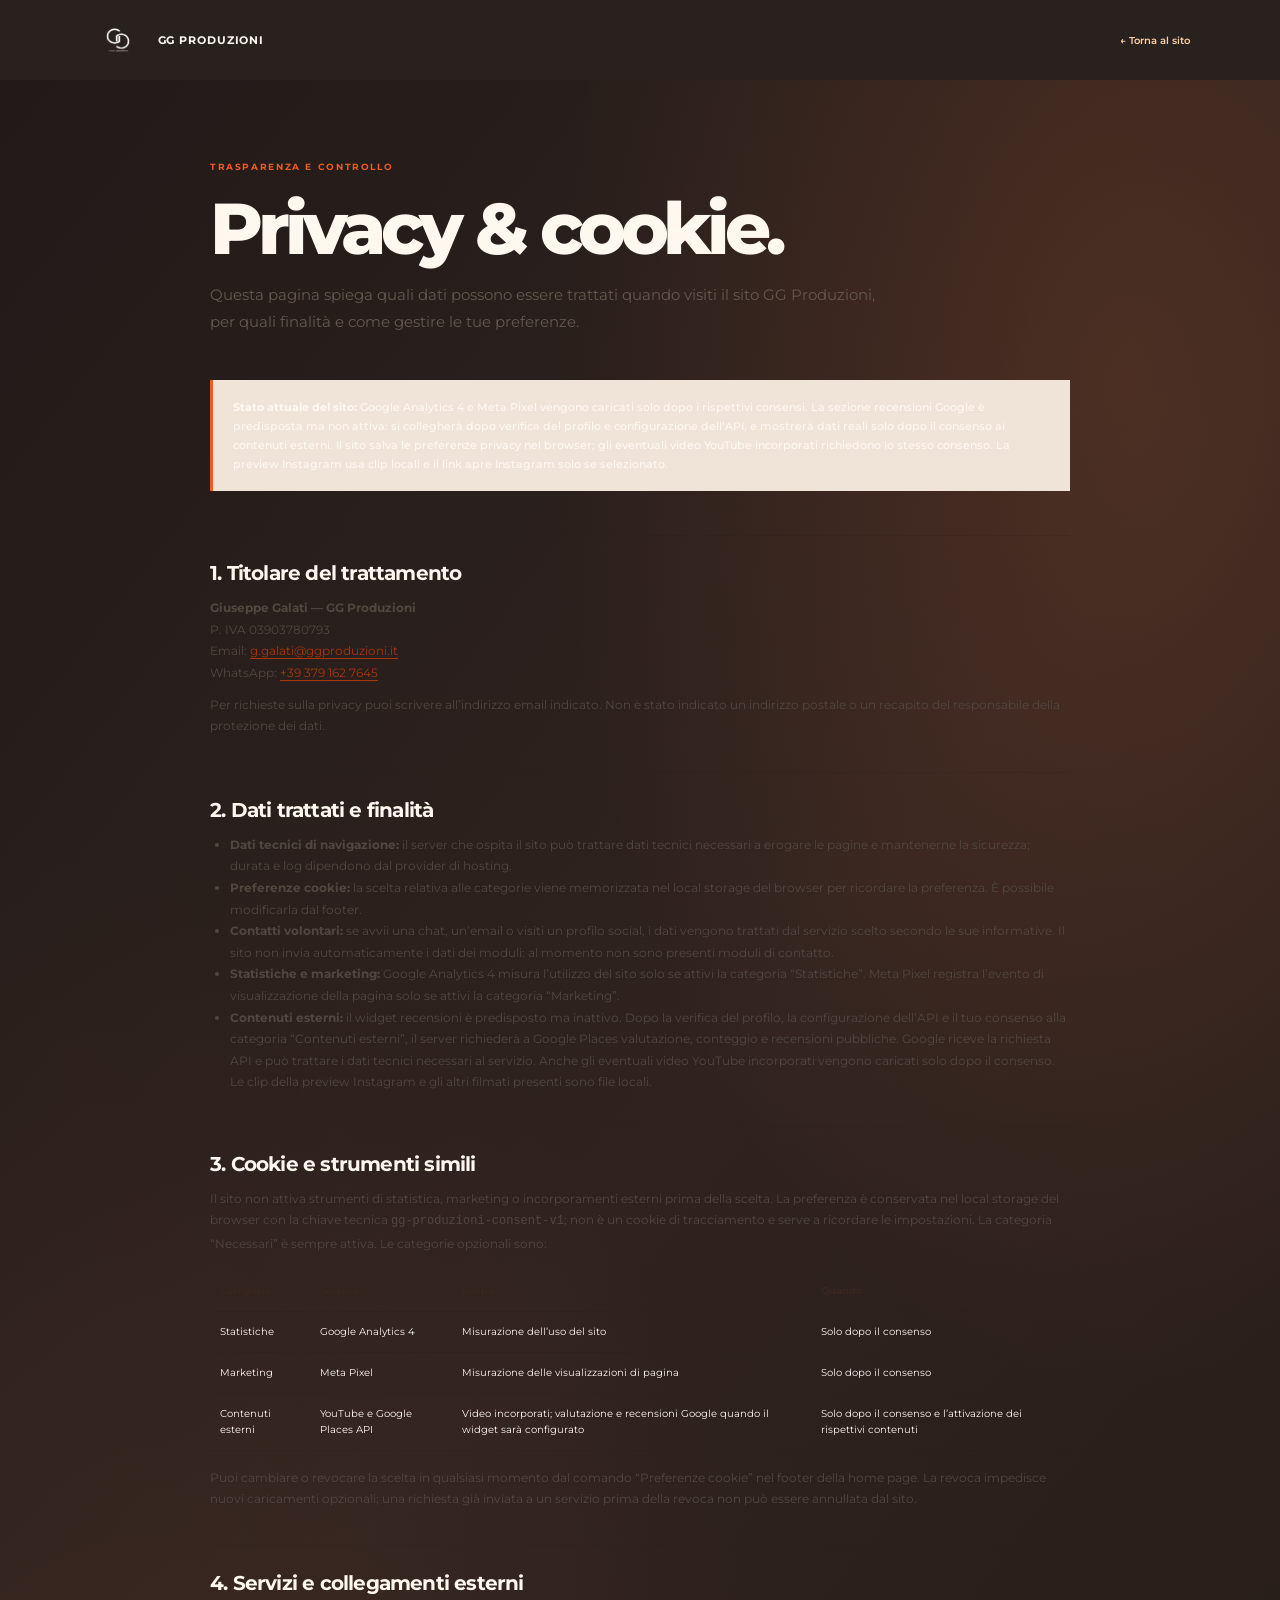
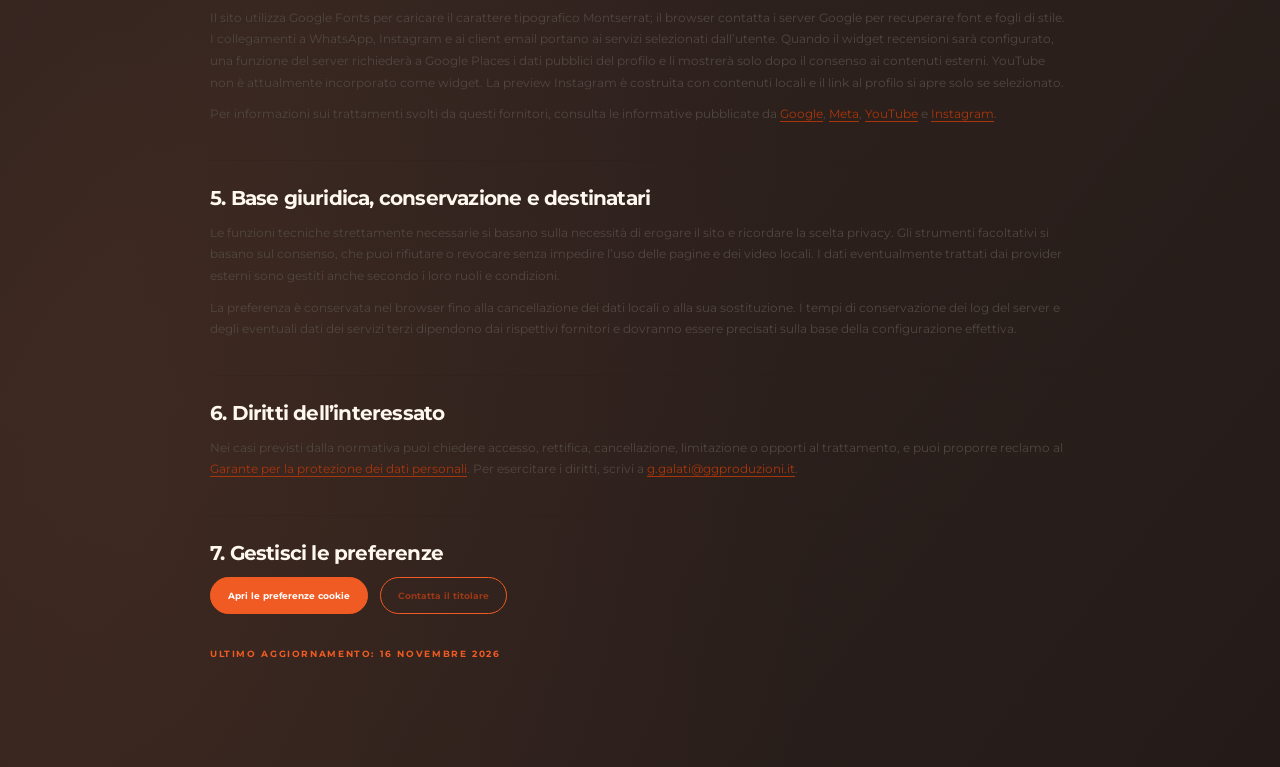
==== commit b44e0046: "Clarify Google reviews consent and privacy disclosure" ====
--- a/privacy.html
+++ b/privacy.html
@@ -22,9 +22,9 @@
   <main class="policy-main">
     <span class="policy-kicker">Trasparenza e controllo</span><h1>Privacy &amp; cookie.</h1>
     <p class="policy-lead">Questa pagina spiega quali dati possono essere trattati quando visiti il sito GG Produzioni, per quali finalità e come gestire le tue preferenze.</p>
-    <div class="policy-note"><strong>Stato attuale del sito:</strong> Google Analytics 4 è configurato e viene caricato solo dopo il consenso alla categoria “Statistiche”. Meta Pixel è configurato e viene caricato solo dopo il consenso alla categoria “Marketing”; in tal caso registra l’evento di visualizzazione della pagina. Il sito salva la scelta privacy nel browser e usa video ospitati localmente; eventuali video YouTube incorporati saranno caricati solo dopo il consenso ai contenuti esterni. La preview Instagram mostra clip locali ed è visibile senza consenso; solo il link al profilo apre Instagram.</div>
+    <div class="policy-note"><strong>Stato attuale del sito:</strong> Google Analytics 4 e Meta Pixel vengono caricati solo dopo i rispettivi consensi. La sezione recensioni Google è predisposta ma non attiva: si collegherà dopo verifica del profilo e configurazione dell’API, e mostrerà dati reali solo dopo il consenso ai contenuti esterni. Il sito salva le preferenze privacy nel browser; gli eventuali video YouTube incorporati richiedono lo stesso consenso. La preview Instagram usa clip locali e il link apre Instagram solo se selezionato.</div>
     <section class="policy-section"><h2>1. Titolare del trattamento</h2><p><strong>Giuseppe Galati — GG Produzioni</strong><br />P. IVA 03903780793<br />Email: <a href="mailto:g.galati@ggproduzioni.it">g.galati@ggproduzioni.it</a><br />WhatsApp: <a href="https://wa.me/393791627645" target="_blank" rel="noopener noreferrer">+39 379 162 7645</a></p><p>Per richieste sulla privacy puoi scrivere all’indirizzo email indicato. Non è stato indicato un indirizzo postale o un recapito del responsabile della protezione dei dati.</p></section>
-    <section class="policy-section"><h2>2. Dati trattati e finalità</h2><ul><li><strong>Dati tecnici di navigazione:</strong> il server che ospita il sito può trattare dati tecnici necessari a erogare le pagine e mantenerne la sicurezza; durata e log dipendono dal provider di hosting.</li><li><strong>Preferenze cookie:</strong> la scelta relativa alle categorie viene memorizzata nel local storage del browser per ricordare la preferenza. È possibile modificarla dal footer.</li><li><strong>Contatti volontari:</strong> se avvii una chat, un’email o visiti un profilo social, i dati vengono trattati dal servizio scelto secondo le sue informative. Il sito non invia automaticamente i dati dei moduli: al momento non sono presenti moduli di contatto.</li><li><strong>Statistiche:</strong> Google Analytics 4 misura l’utilizzo del sito solo se attivi la categoria “Statistiche”. Meta Pixel registra l’evento di visualizzazione della pagina solo se attivi la categoria “Marketing”.</li><section class="policy-section"><h2>2. Dati trattati e finalità</h2><ul><li><strong>Dati tecnici di navigazione:</strong> il server che ospita il sito può trattare dati tecnici necessari a erogare le pagine e mantenerne la sicurezza; durata e log dipendono dal provider di hosting.</li><li><strong>Preferenze cookie:</strong> la scelta relativa alle categorie viene memorizzata nel local storage del browser per ricordare la preferenza. È possibile modificarla dal footer.</li><li><strong>Contatti volontari:</strong> se avvii una chat, un’email o visiti un profilo social, i dati vengono trattati dal servizio scelto secondo le sue informative. Il sito non invia automaticamente i dati dei moduli: al momento non sono presenti moduli di contatto.</li><li><strong>Statistiche e marketing:</strong> Google Analytics 4 misura l’utilizzo del sito solo se attivi la categoria “Statistiche”. Meta Pixel registra l’evento di visualizzazione della pagina solo se attivi la categoria “Marketing”.</li><li><strong>Contenuti esterni:</strong> dopo il consenso, quando il widget sarà attivato, il sito richiederà a Google Places la valutazione, il conteggio e le recensioni pubbliche del profilo. La richiesta sarà effettuata dal server del sito; Google riceve comunque la richiesta API e può trattare i dati tecnici necessari a erogare il servizio. Anche un eventuale video YouTube incorporato comporta richieste a Google dopo il consenso. Le clip nella preview Instagram e gli altri filmati presenti sono file locali.</li></ul></section></ul></section>
+    <section class="policy-section"><h2>2. Dati trattati e finalità</h2><ul><li><strong>Dati tecnici di navigazione:</strong> il server che ospita il sito può trattare dati tecnici necessari a erogare le pagine e mantenerne la sicurezza; durata e log dipendono dal provider di hosting.</li><li><strong>Preferenze cookie:</strong> la scelta relativa alle categorie viene memorizzata nel local storage del browser per ricordare la preferenza. È possibile modificarla dal footer.</li><li><strong>Contatti volontari:</strong> se avvii una chat, un’email o visiti un profilo social, i dati vengono trattati dal servizio scelto secondo le sue informative. Il sito non invia automaticamente i dati dei moduli: al momento non sono presenti moduli di contatto.</li><li><strong>Statistiche e marketing:</strong> Google Analytics 4 misura l’utilizzo del sito solo se attivi la categoria “Statistiche”. Meta Pixel registra l’evento di visualizzazione della pagina solo se attivi la categoria “Marketing”.</li><li><strong>Contenuti esterni:</strong> il widget recensioni è predisposto ma inattivo. Dopo la verifica del profilo, la configurazione dell’API e il tuo consenso alla categoria “Contenuti esterni”, il server richiederà a Google Places valutazione, conteggio e recensioni pubbliche. Google riceve la richiesta API e può trattare i dati tecnici necessari al servizio. Anche gli eventuali video YouTube incorporati vengono caricati solo dopo il consenso. Le clip della preview Instagram e gli altri filmati presenti sono file locali.</li></ul></section>
     <section class="policy-section"><h2>3. Cookie e strumenti simili</h2><p>Il sito non attiva strumenti di statistica, marketing o incorporamenti esterni prima della scelta. La preferenza è conservata nel local storage del browser con la chiave tecnica <code>gg-produzioni-consent-v1</code>; non è un cookie di tracciamento e serve a ricordare le impostazioni. La categoria “Necessari” è sempre attiva. Le categorie opzionali sono:</p><table class="policy-table"><thead><tr><th>Categoria</th><th>Servizio</th><th>Scopo</th><th>Quando</th></tr></thead><tbody><tr><td>Statistiche</td><td>Google Analytics 4</td><td>Misurazione dell’uso del sito</td><td>Solo dopo il consenso</td></tr><tr><td>Marketing</td><td>Meta Pixel</td><td>Misurazione delle visualizzazioni di pagina</td><td>Solo dopo il consenso</td></tr><tr><td>Contenuti esterni</td><td>YouTube e Google Places API</td><td>Video incorporati; valutazione e recensioni Google quando il widget sarà configurato</td><td>Solo dopo il consenso e l’attivazione dei rispettivi contenuti</td></tr></tbody></table><p>Puoi cambiare o revocare la scelta in qualsiasi momento dal comando “Preferenze cookie” nel footer della home page. La revoca impedisce nuovi caricamenti opzionali; una richiesta già inviata a un servizio prima della revoca non può essere annullata dal sito.</p></section>
     <section class="policy-section"><h2>4. Servizi e collegamenti esterni</h2><p>Il sito utilizza Google Fonts per caricare il carattere tipografico Montserrat; il browser contatta i server Google per recuperare font e fogli di stile. I collegamenti a WhatsApp, Instagram e ai client email portano ai servizi selezionati dall’utente. Quando il widget recensioni sarà configurato, una funzione del server richiederà a Google Places i dati pubblici del profilo e li mostrerà solo dopo il consenso ai contenuti esterni. YouTube non è attualmente incorporato come widget. La preview Instagram è costruita con contenuti locali e il link al profilo si apre solo se selezionato.</p><p>Per informazioni sui trattamenti svolti da questi fornitori, consulta le informative pubblicate da <a href="https://policies.google.com/privacy?hl=it" target="_blank" rel="noopener noreferrer">Google</a>, <a href="https://www.facebook.com/privacy/policy/" target="_blank" rel="noopener noreferrer">Meta</a>, <a href="https://www.youtube.com/t/terms" target="_blank" rel="noopener noreferrer">YouTube</a> e <a href="https://privacycenter.instagram.com/policy/" target="_blank" rel="noopener noreferrer">Instagram</a>.</p></section>
     <section class="policy-section"><h2>5. Base giuridica, conservazione e destinatari</h2><p>Le funzioni tecniche strettamente necessarie si basano sulla necessità di erogare il sito e ricordare la scelta privacy. Gli strumenti facoltativi si basano sul consenso, che puoi rifiutare o revocare senza impedire l’uso delle pagine e dei video locali. I dati eventualmente trattati dai provider esterni sono gestiti anche secondo i loro ruoli e condizioni.</p><p>La preferenza è conservata nel browser fino alla cancellazione dei dati locali o alla sua sostituzione. I tempi di conservazione dei log del server e degli eventuali dati dei servizi terzi dipendono dai rispettivi fornitori e dovranno essere precisati sulla base della configurazione effettiva.</p></section>
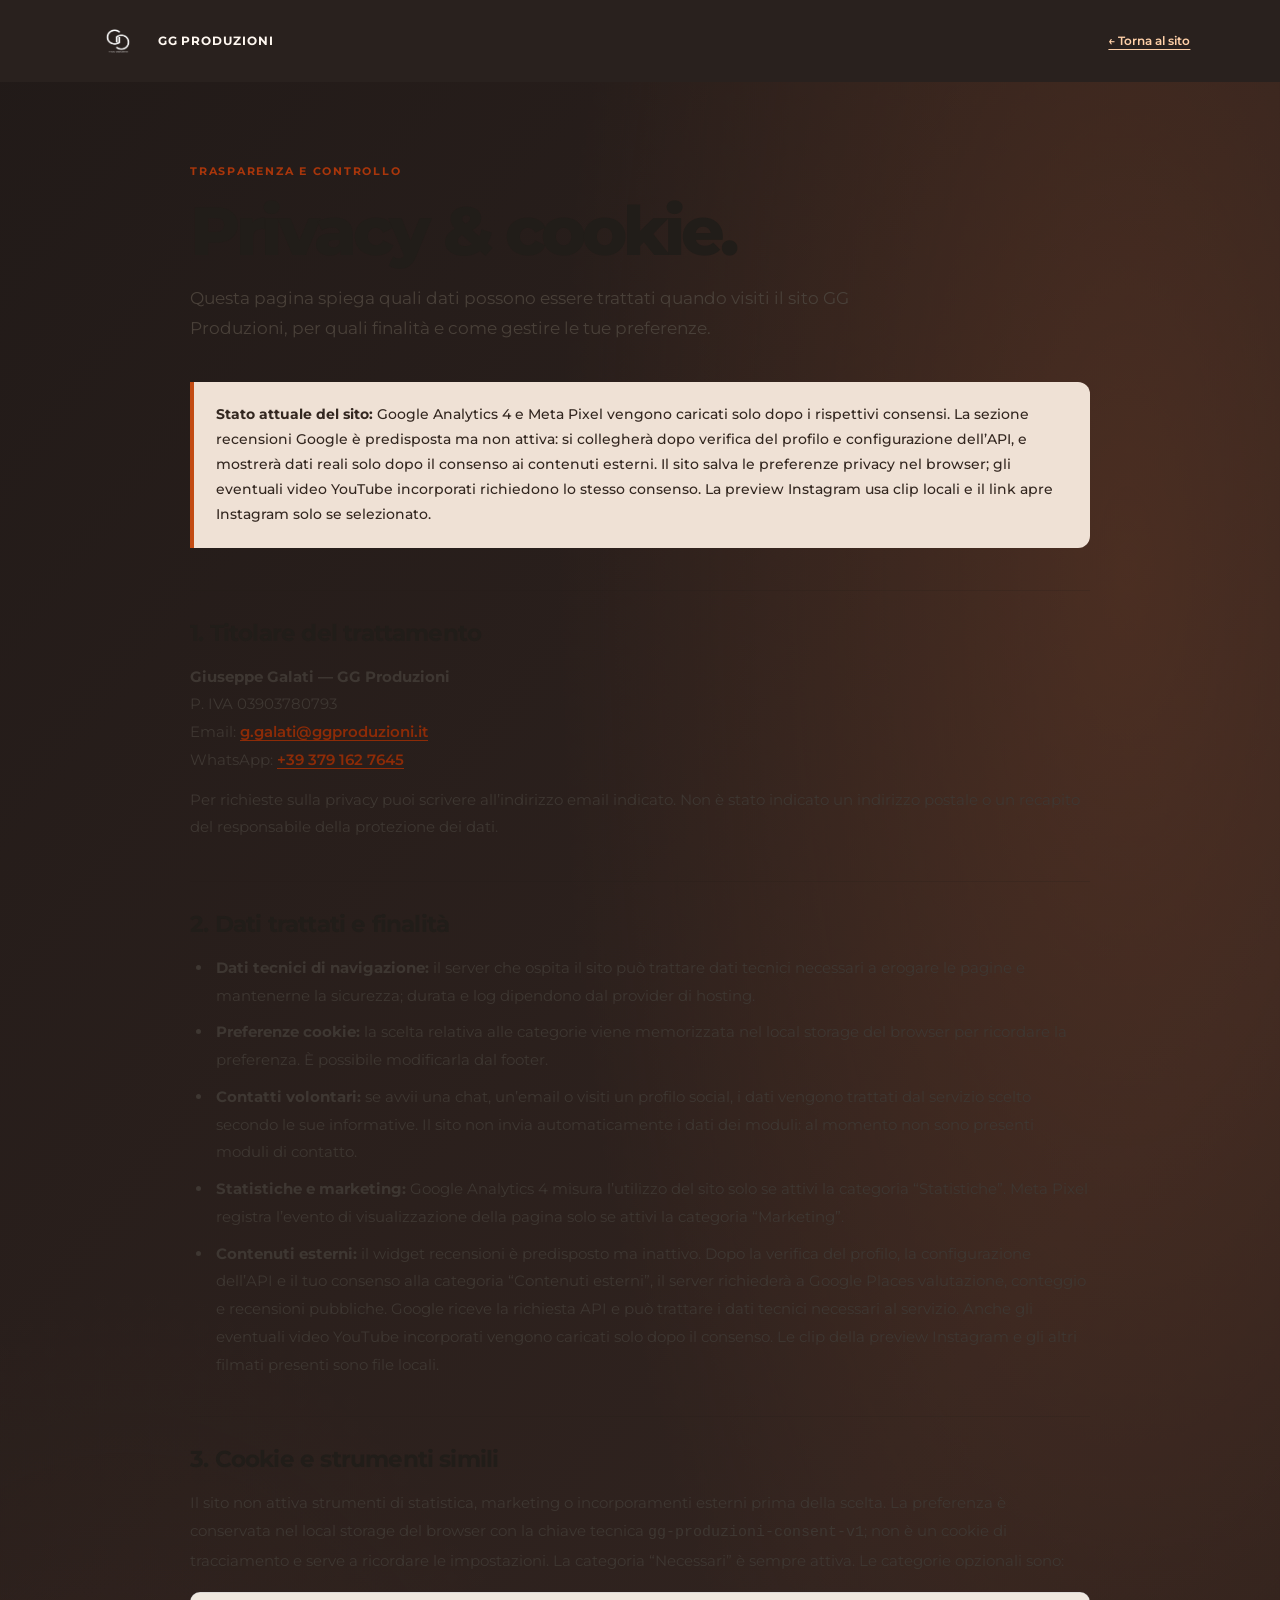
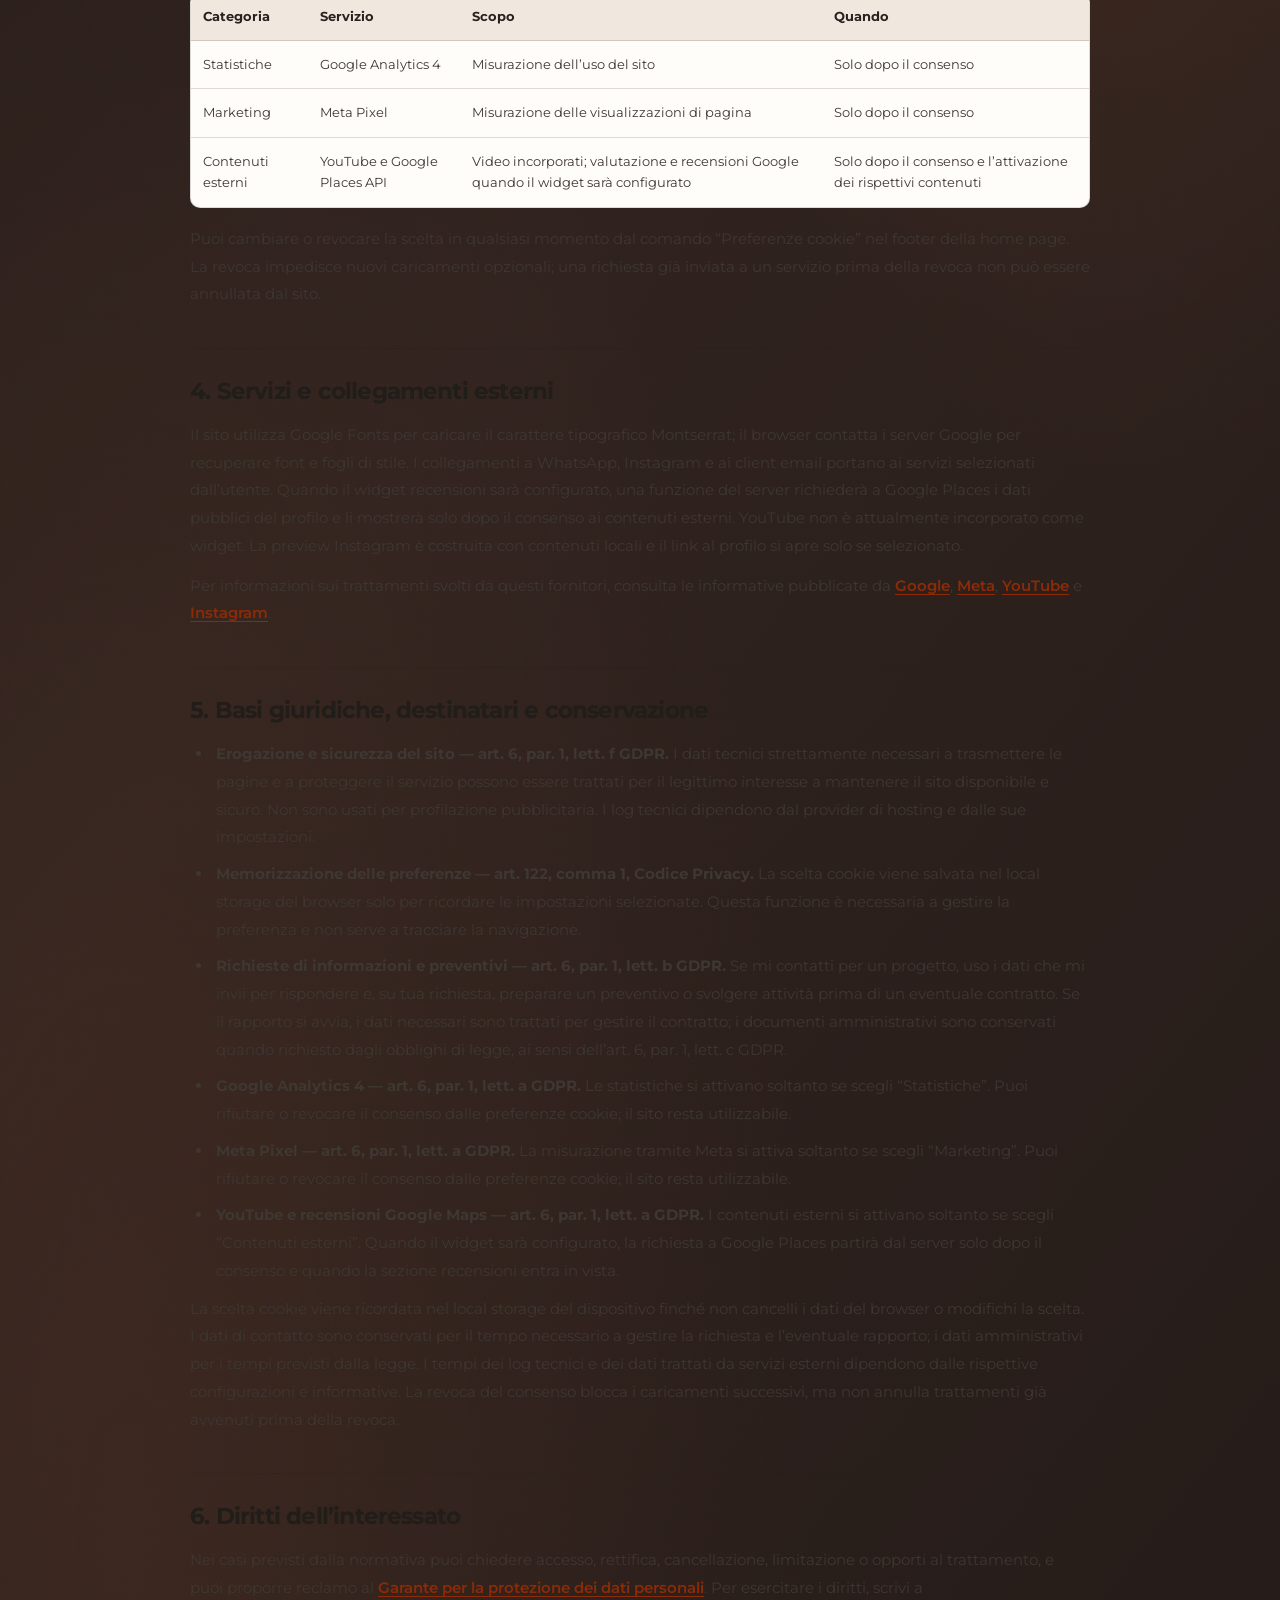
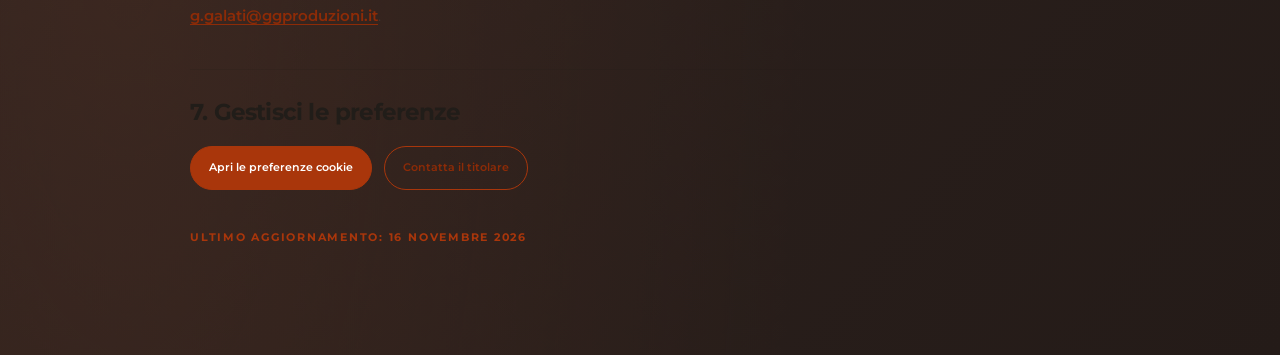
==== commit 816f749d: "Improve privacy page readability and legal bases" ====
--- a/privacy.html
+++ b/privacy.html
@@ -14,7 +14,49 @@
   <link rel="stylesheet" href="styles.css" />
   <link rel="stylesheet" href="consent.css" />
   <style>
-    .policy-page{min-height:100vh;background:var(--paper);color:var(--ink)}.policy-header{height:80px;padding:0 clamp(20px,7vw,100px);display:flex;align-items:center;justify-content:space-between;background:#29211e;color:#fff8f1}.policy-brand{display:flex;align-items:center;gap:12px;font:700 11px var(--font);letter-spacing:.08em}.policy-brand img{width:56px;height:48px;object-fit:contain}.policy-back{font:600 10px var(--font);color:#ffd0a8}.policy-main{width:min(860px,86vw);margin:0 auto;padding:75px 0 100px}.policy-kicker{font:700 9px var(--font);letter-spacing:.18em;text-transform:uppercase;color:var(--orange)}.policy-main h1{font:800 clamp(38px,7vw,72px)/1.02 var(--font);letter-spacing:-.07em;margin:18px 0 16px}.policy-lead{max-width:680px;font:400 15px/1.8 var(--body);color:#65584f;margin:0 0 45px}.policy-note{padding:18px 20px;border-left:3px solid var(--orange);background:#f0e4d9;font:500 11px/1.7 var(--body);margin-bottom:44px}.policy-section{padding:25px 0;border-top:1px solid #201b1828}.policy-section h2{font:700 20px/1.2 var(--font);letter-spacing:-.04em;margin:0 0 12px}.policy-section p,.policy-section li{font:400 12px/1.8 var(--body);color:#514740}.policy-section p{margin:0 0 10px}.policy-section ul{padding-left:20px;margin:8px 0}.policy-section a{color:#a9360b;text-decoration:underline;text-underline-offset:3px}.policy-table{width:100%;border-collapse:collapse;margin:16px 0}.policy-table th,.policy-table td{padding:12px 10px;border-bottom:1px solid #201b1828;text-align:left;vertical-align:top;font:400 10px/1.6 var(--body)}.policy-table th{font-weight:700;color:#39271e}.policy-actions{display:flex;gap:12px;flex-wrap:wrap}.policy-action{padding:12px 17px;border:1px solid var(--orange);border-radius:99px;color:#9c3817!important;font:700 9px var(--font);text-decoration:none!important}.policy-action.primary{background:var(--orange);color:white!important}@media(max-width:600px){.policy-main{padding:52px 0 70px}.policy-lead{font-size:13px}.policy-section h2{font-size:18px}.policy-section p,.policy-section li{font-size:11px}.policy-table th,.policy-table td{padding:9px 6px;font-size:9px}.policy-header{height:70px}.policy-brand img{width:45px}}
+    .policy-page{--font:'Montserrat',Arial,sans-serif;--body:'Montserrat',Arial,sans-serif;min-height:100vh;background:#f7f4ef;color:#211d19}
+    .policy-header{min-height:82px;padding:12px clamp(20px,7vw,100px);display:flex;align-items:center;justify-content:space-between;gap:18px;background:#29211e;color:#fff8f1}
+    .policy-brand{display:flex;align-items:center;gap:12px;font:700 12px/1.4 var(--font);letter-spacing:.08em}
+    .policy-brand img{width:56px;height:48px;object-fit:contain}
+    .policy-back{font:600 12px/1.4 var(--font);color:#ffd0a8;text-decoration:underline;text-underline-offset:4px}
+    .policy-main{width:min(900px,88vw);margin:0 auto;padding:clamp(48px,7vw,78px) 0 100px}
+    .policy-kicker{font:700 11px/1.5 var(--font);letter-spacing:.16em;text-transform:uppercase;color:#a9360b}
+    .policy-main h1{font:800 clamp(40px,7vw,68px)/1.04 var(--font);letter-spacing:-.065em;margin:16px 0 18px;color:#211d19}
+    .policy-lead{max-width:690px;font:400 17px/1.75 var(--body);color:#494039;margin:0 0 38px}
+    .policy-note{padding:20px 22px;border-left:4px solid #c34b13;border-radius:0 12px 12px 0;background:#efe1d5;color:#332720;font:500 14px/1.8 var(--body);margin-bottom:42px}
+    .policy-section{padding:28px 0;border-top:1px solid #201b1830}
+    .policy-section h2{font:700 23px/1.3 var(--font);letter-spacing:-.035em;margin:0 0 14px;color:#211d19}
+    .policy-section p,.policy-section li{font:400 15px/1.85 var(--body);color:#3e3732}
+    .policy-section p{margin:0 0 12px}
+    .policy-section ul{padding-left:23px;margin:10px 0}
+    .policy-section li{padding-left:3px;margin:0 0 9px}
+    .policy-section a{color:#8d2b07;font-weight:600;text-decoration:underline;text-underline-offset:3px}
+    .policy-table-wrap{width:100%;overflow-x:auto;margin:17px 0;border:1px solid #201b1828;border-radius:10px;background:#fffdfa}
+    .policy-table{width:100%;min-width:620px;border-collapse:collapse;margin:0}
+    .policy-table th,.policy-table td{padding:13px 12px;border-bottom:1px solid #201b1828;text-align:left;vertical-align:top;font:400 13px/1.65 var(--body);color:#3e3732}
+    .policy-table th{font-weight:700;color:#29211e;background:#f0e8df}
+    .policy-table tr:last-child td{border-bottom:0}
+    .policy-actions{display:flex;gap:12px;flex-wrap:wrap;margin-top:18px}
+    .policy-action{padding:13px 18px;border:1px solid #a9360b;border-radius:99px;color:#8d2b07!important;font:700 11px/1.4 var(--font);text-decoration:none!important;transition:background .2s,color .2s,transform .2s}
+    .policy-action:hover,.policy-action:focus-visible{background:#a9360b;color:#fff!important;transform:translateY(-2px);outline:2px solid #d79564;outline-offset:3px}
+    .policy-action.primary{background:#a9360b;color:#fff!important}
+    @media(max-width:600px){
+      .policy-header{min-height:70px;padding:10px 6vw}
+      .policy-brand{font-size:10px;gap:8px}
+      .policy-brand img{width:44px;height:42px}
+      .policy-back{font-size:10px}
+      .policy-main{width:88vw;padding:42px 0 64px}
+      .policy-main h1{font-size:clamp(37px,10vw,52px)}
+      .policy-lead{font-size:15px;line-height:1.75;margin-bottom:28px}
+      .policy-note{padding:16px;font-size:13px;line-height:1.75;margin-bottom:30px}
+      .policy-section{padding:23px 0}
+      .policy-section h2{font-size:20px}
+      .policy-section p,.policy-section li{font-size:14px;line-height:1.8}
+      .policy-section ul{padding-left:20px}
+      .policy-table th,.policy-table td{padding:11px 10px;font-size:12px}
+      .policy-actions{gap:9px}
+      .policy-action{font-size:10px;padding:12px 15px}
+    }
   </style>
 </head>
 <body class="policy-page">
@@ -25,9 +67,20 @@
     <div class="policy-note"><strong>Stato attuale del sito:</strong> Google Analytics 4 e Meta Pixel vengono caricati solo dopo i rispettivi consensi. La sezione recensioni Google è predisposta ma non attiva: si collegherà dopo verifica del profilo e configurazione dell’API, e mostrerà dati reali solo dopo il consenso ai contenuti esterni. Il sito salva le preferenze privacy nel browser; gli eventuali video YouTube incorporati richiedono lo stesso consenso. La preview Instagram usa clip locali e il link apre Instagram solo se selezionato.</div>
     <section class="policy-section"><h2>1. Titolare del trattamento</h2><p><strong>Giuseppe Galati — GG Produzioni</strong><br />P. IVA 03903780793<br />Email: <a href="mailto:g.galati@ggproduzioni.it">g.galati@ggproduzioni.it</a><br />WhatsApp: <a href="https://wa.me/393791627645" target="_blank" rel="noopener noreferrer">+39 379 162 7645</a></p><p>Per richieste sulla privacy puoi scrivere all’indirizzo email indicato. Non è stato indicato un indirizzo postale o un recapito del responsabile della protezione dei dati.</p></section>
     <section class="policy-section"><h2>2. Dati trattati e finalità</h2><ul><li><strong>Dati tecnici di navigazione:</strong> il server che ospita il sito può trattare dati tecnici necessari a erogare le pagine e mantenerne la sicurezza; durata e log dipendono dal provider di hosting.</li><li><strong>Preferenze cookie:</strong> la scelta relativa alle categorie viene memorizzata nel local storage del browser per ricordare la preferenza. È possibile modificarla dal footer.</li><li><strong>Contatti volontari:</strong> se avvii una chat, un’email o visiti un profilo social, i dati vengono trattati dal servizio scelto secondo le sue informative. Il sito non invia automaticamente i dati dei moduli: al momento non sono presenti moduli di contatto.</li><li><strong>Statistiche e marketing:</strong> Google Analytics 4 misura l’utilizzo del sito solo se attivi la categoria “Statistiche”. Meta Pixel registra l’evento di visualizzazione della pagina solo se attivi la categoria “Marketing”.</li><li><strong>Contenuti esterni:</strong> il widget recensioni è predisposto ma inattivo. Dopo la verifica del profilo, la configurazione dell’API e il tuo consenso alla categoria “Contenuti esterni”, il server richiederà a Google Places valutazione, conteggio e recensioni pubbliche. Google riceve la richiesta API e può trattare i dati tecnici necessari al servizio. Anche gli eventuali video YouTube incorporati vengono caricati solo dopo il consenso. Le clip della preview Instagram e gli altri filmati presenti sono file locali.</li></ul></section>
-    <section class="policy-section"><h2>3. Cookie e strumenti simili</h2><p>Il sito non attiva strumenti di statistica, marketing o incorporamenti esterni prima della scelta. La preferenza è conservata nel local storage del browser con la chiave tecnica <code>gg-produzioni-consent-v1</code>; non è un cookie di tracciamento e serve a ricordare le impostazioni. La categoria “Necessari” è sempre attiva. Le categorie opzionali sono:</p><table class="policy-table"><thead><tr><th>Categoria</th><th>Servizio</th><th>Scopo</th><th>Quando</th></tr></thead><tbody><tr><td>Statistiche</td><td>Google Analytics 4</td><td>Misurazione dell’uso del sito</td><td>Solo dopo il consenso</td></tr><tr><td>Marketing</td><td>Meta Pixel</td><td>Misurazione delle visualizzazioni di pagina</td><td>Solo dopo il consenso</td></tr><tr><td>Contenuti esterni</td><td>YouTube e Google Places API</td><td>Video incorporati; valutazione e recensioni Google quando il widget sarà configurato</td><td>Solo dopo il consenso e l’attivazione dei rispettivi contenuti</td></tr></tbody></table><p>Puoi cambiare o revocare la scelta in qualsiasi momento dal comando “Preferenze cookie” nel footer della home page. La revoca impedisce nuovi caricamenti opzionali; una richiesta già inviata a un servizio prima della revoca non può essere annullata dal sito.</p></section>
+    <section class="policy-section"><h2>3. Cookie e strumenti simili</h2><p>Il sito non attiva strumenti di statistica, marketing o incorporamenti esterni prima della scelta. La preferenza è conservata nel local storage del browser con la chiave tecnica <code>gg-produzioni-consent-v1</code>; non è un cookie di tracciamento e serve a ricordare le impostazioni. La categoria “Necessari” è sempre attiva. Le categorie opzionali sono:</p><div class="policy-table-wrap"><table class="policy-table"><thead><tr><th>Categoria</th><th>Servizio</th><th>Scopo</th><th>Quando</th></tr></thead><tbody><tr><td>Statistiche</td><td>Google Analytics 4</td><td>Misurazione dell’uso del sito</td><td>Solo dopo il consenso</td></tr><tr><td>Marketing</td><td>Meta Pixel</td><td>Misurazione delle visualizzazioni di pagina</td><td>Solo dopo il consenso</td></tr><tr><td>Contenuti esterni</td><td>YouTube e Google Places API</td><td>Video incorporati; valutazione e recensioni Google quando il widget sarà configurato</td><td>Solo dopo il consenso e l’attivazione dei rispettivi contenuti</td></tr></tbody></table></div><p>Puoi cambiare o revocare la scelta in qualsiasi momento dal comando “Preferenze cookie” nel footer della home page. La revoca impedisce nuovi caricamenti opzionali; una richiesta già inviata a un servizio prima della revoca non può essere annullata dal sito.</p></section>
     <section class="policy-section"><h2>4. Servizi e collegamenti esterni</h2><p>Il sito utilizza Google Fonts per caricare il carattere tipografico Montserrat; il browser contatta i server Google per recuperare font e fogli di stile. I collegamenti a WhatsApp, Instagram e ai client email portano ai servizi selezionati dall’utente. Quando il widget recensioni sarà configurato, una funzione del server richiederà a Google Places i dati pubblici del profilo e li mostrerà solo dopo il consenso ai contenuti esterni. YouTube non è attualmente incorporato come widget. La preview Instagram è costruita con contenuti locali e il link al profilo si apre solo se selezionato.</p><p>Per informazioni sui trattamenti svolti da questi fornitori, consulta le informative pubblicate da <a href="https://policies.google.com/privacy?hl=it" target="_blank" rel="noopener noreferrer">Google</a>, <a href="https://www.facebook.com/privacy/policy/" target="_blank" rel="noopener noreferrer">Meta</a>, <a href="https://www.youtube.com/t/terms" target="_blank" rel="noopener noreferrer">YouTube</a> e <a href="https://privacycenter.instagram.com/policy/" target="_blank" rel="noopener noreferrer">Instagram</a>.</p></section>
-    <section class="policy-section"><h2>5. Base giuridica, conservazione e destinatari</h2><p>Le funzioni tecniche strettamente necessarie si basano sulla necessità di erogare il sito e ricordare la scelta privacy. Gli strumenti facoltativi si basano sul consenso, che puoi rifiutare o revocare senza impedire l’uso delle pagine e dei video locali. I dati eventualmente trattati dai provider esterni sono gestiti anche secondo i loro ruoli e condizioni.</p><p>La preferenza è conservata nel browser fino alla cancellazione dei dati locali o alla sua sostituzione. I tempi di conservazione dei log del server e degli eventuali dati dei servizi terzi dipendono dai rispettivi fornitori e dovranno essere precisati sulla base della configurazione effettiva.</p></section>
+    <section class="policy-section">
+      <h2>5. Basi giuridiche, destinatari e conservazione</h2>
+      <ul>
+        <li><strong>Erogazione e sicurezza del sito — art. 6, par. 1, lett. f GDPR.</strong> I dati tecnici strettamente necessari a trasmettere le pagine e a proteggere il servizio possono essere trattati per il legittimo interesse a mantenere il sito disponibile e sicuro. Non sono usati per profilazione pubblicitaria. I log tecnici dipendono dal provider di hosting e dalle sue impostazioni.</li>
+        <li><strong>Memorizzazione delle preferenze — art. 122, comma 1, Codice Privacy.</strong> La scelta cookie viene salvata nel local storage del browser solo per ricordare le impostazioni selezionate. Questa funzione è necessaria a gestire la preferenza e non serve a tracciare la navigazione.</li>
+        <li><strong>Richieste di informazioni e preventivi — art. 6, par. 1, lett. b GDPR.</strong> Se mi contatti per un progetto, uso i dati che mi invii per rispondere e, su tua richiesta, preparare un preventivo o svolgere attività prima di un eventuale contratto. Se il rapporto si avvia, i dati necessari sono trattati per gestire il contratto; i documenti amministrativi sono conservati quando richiesto dagli obblighi di legge, ai sensi dell’art. 6, par. 1, lett. c GDPR.</li>
+        <li><strong>Google Analytics 4 — art. 6, par. 1, lett. a GDPR.</strong> Le statistiche si attivano soltanto se scegli “Statistiche”. Puoi rifiutare o revocare il consenso dalle preferenze cookie; il sito resta utilizzabile.</li>
+        <li><strong>Meta Pixel — art. 6, par. 1, lett. a GDPR.</strong> La misurazione tramite Meta si attiva soltanto se scegli “Marketing”. Puoi rifiutare o revocare il consenso dalle preferenze cookie; il sito resta utilizzabile.</li>
+        <li><strong>YouTube e recensioni Google Maps — art. 6, par. 1, lett. a GDPR.</strong> I contenuti esterni si attivano soltanto se scegli “Contenuti esterni”. Quando il widget sarà configurato, la richiesta a Google Places partirà dal server solo dopo il consenso e quando la sezione recensioni entra in vista.</li>
+      </ul>
+      <p>La scelta cookie viene ricordata nel local storage del dispositivo finché non cancelli i dati del browser o modifichi la scelta. I dati di contatto sono conservati per il tempo necessario a gestire la richiesta e l’eventuale rapporto; i dati amministrativi per i tempi previsti dalla legge. I tempi dei log tecnici e dei dati trattati da servizi esterni dipendono dalle rispettive configurazioni e informative. La revoca del consenso blocca i caricamenti successivi, ma non annulla trattamenti già avvenuti prima della revoca.</p>
+    </section>
     <section class="policy-section"><h2>6. Diritti dell’interessato</h2><p>Nei casi previsti dalla normativa puoi chiedere accesso, rettifica, cancellazione, limitazione o opporti al trattamento, e puoi proporre reclamo al <a href="https://www.garanteprivacy.it/" target="_blank" rel="noopener noreferrer">Garante per la protezione dei dati personali</a>. Per esercitare i diritti, scrivi a <a href="mailto:g.galati@ggproduzioni.it">g.galati@ggproduzioni.it</a>.</p></section>
     <section class="policy-section"><h2>7. Gestisci le preferenze</h2><div class="policy-actions"><a class="policy-action primary" href="index.html?privacy-settings=1#home">Apri le preferenze cookie</a><a class="policy-action" href="mailto:g.galati@ggproduzioni.it?subject=Richiesta%20privacy">Contatta il titolare</a></div></section>
     <p class="policy-kicker">Ultimo aggiornamento: 16 novembre 2026</p>
--- a/styles.css
+++ b/styles.css
@@ -1305,32 +1305,31 @@
 }
 
 .google-reviews.section{
-  position:relative;isolation:isolate;overflow:hidden;display:grid;grid-template-columns:minmax(0,.82fr) minmax(420px,1.18fr);
-  align-items:center;gap:clamp(42px,8vw,120px);padding:clamp(76px,9vw,126px) clamp(7vw,10vw,150px)!important;
-}
-.google-reviews.section:before{content:"";position:absolute;z-index:-1;width:min(65vw,820px);height:min(65vw,820px);right:-15%;top:5%;border-radius:50%;background:radial-gradient(circle,rgba(222,91,37,.18),rgba(255,190,104,.07) 38%,transparent 69%);filter:blur(15px);pointer-events:none}
+  position:relative;isolation:isolate;overflow:hidden;display:grid;grid-template-columns:minmax(0,.82fr) minmax(360px,1.18fr);
+  align-items:center;gap:clamp(28px,5vw,72px);padding:clamp(54px,6vw,82px) clamp(7vw,10vw,150px)!important;
+}
+.google-reviews.section:before{content:"";position:absolute;z-index:-1;width:min(48vw,620px);height:min(48vw,620px);right:-12%;top:5%;border-radius:50%;background:radial-gradient(circle,rgba(222,91,37,.14),transparent 68%);filter:blur(12px);pointer-events:none}
 .google-reviews-copy,.google-reviews-panel{position:relative;z-index:1;min-width:0}
-.google-reviews-copy .section-kicker{margin-bottom:clamp(25px,4vw,48px)}
-.google-reviews-overline{margin:0 0 15px;color:#ffbd75;font:700 8px/1.6 var(--font);letter-spacing:.19em}
-.google-reviews-copy h2{margin:0;color:#fff8ef;font:800 clamp(42px,5.4vw,74px)/1.04 var(--font);letter-spacing:-.075em;text-wrap:balance}
+.google-reviews-copy h2{margin:0;color:#fff8ef;font:800 clamp(38px,4.7vw,62px)/1.04 var(--font);letter-spacing:-.075em;text-wrap:balance}
 .google-reviews-copy h2 em{color:#ffbd75;font-family:Georgia,serif;font-weight:400}
-.google-reviews-description{max-width:430px;margin:21px 0 0;color:#ddcfc6;font:400 12px/1.8 var(--body)}
-.google-reviews-link{display:inline-flex;align-items:center;gap:16px;margin-top:25px;padding:13px 18px;border:1px solid #f18a54;border-radius:999px;background:linear-gradient(115deg,#e76c2f,#bc3e18);color:#fffaf4;font:700 9px/1.3 var(--font);box-shadow:0 10px 30px #db572a35;transition:transform .25s,box-shadow .25s}
+.google-reviews-description{max-width:34ch;margin:13px 0 0;color:#ddcfc6;font:400 11px/1.7 var(--body)}
+.google-reviews-link{display:inline-flex;align-items:center;gap:12px;margin-top:18px;padding:11px 15px;border:1px solid #f18a54;border-radius:999px;background:linear-gradient(115deg,#e76c2f,#bc3e18);color:#fffaf4;font:700 8px/1.3 var(--font);box-shadow:0 10px 30px #db572a35;transition:transform .25s,box-shadow .25s}
 .google-reviews-link:hover,.google-reviews-link:focus-visible{transform:translateY(-3px);box-shadow:0 15px 35px #db572a55;outline:2px solid #ffd66f;outline-offset:4px}
-.google-reviews-panel{min-height:355px;padding:clamp(21px,3vw,34px);border:1px solid #fff2;border-radius:26px;background:linear-gradient(145deg,#ffffff0a,#ffffff03),radial-gradient(ellipse at 82% 0%,#dd662a20,transparent 54%),#211b19;box-shadow:0 24px 65px #100b0870,0 0 30px #f2703422;display:flex;flex-direction:column;justify-content:center;gap:20px}
+.google-reviews-panel{min-height:248px;padding:clamp(18px,2.5vw,26px);border:1px solid #fff2;border-radius:22px;background:linear-gradient(145deg,#ffffff08,#ffffff02),radial-gradient(ellipse at 82% 0%,#dd662a16,transparent 54%),#211b19;box-shadow:0 18px 45px #100b0855,0 0 24px #f2703418;display:flex;flex-direction:column;justify-content:center;gap:15px}
 .google-reviews-summary[hidden],.google-review-pending[hidden],.google-review-carousel[hidden],.google-review-error[hidden],[data-google-review-cta][hidden]{display:none!important}
-.google-reviews-summary{display:grid;grid-template-columns:minmax(0,1fr) auto;align-items:center;gap:8px 15px;padding-bottom:20px;border-bottom:1px solid #fff2}
-.google-reviews-brand{font:400 14px/1.4 Arial,sans-serif;letter-spacing:normal;color:#f7f4ef;white-space:nowrap}
+.google-review-brand{display:flex;align-items:center;min-height:28px}
+.google-review-brand img{display:block;width:98px;height:18px;object-fit:contain;object-position:left center}
+.google-reviews-summary{display:grid;grid-template-columns:minmax(0,1fr);align-items:center;gap:6px;padding-bottom:14px;border-bottom:1px solid #fff2}
 .google-reviews-rating{display:flex;align-items:center;gap:10px}
-.google-reviews-rating strong{color:#fff8ef;font:800 32px/1 var(--font);letter-spacing:-.06em}
+.google-reviews-rating strong{color:#fff8ef;font:800 27px/1 var(--font);letter-spacing:-.06em}
 .review-stars{display:inline-block;white-space:nowrap;color:transparent;background:linear-gradient(90deg,#ffbf43 var(--rating-fill,0%),#74665c var(--rating-fill,0%));-webkit-background-clip:text;background-clip:text;font:700 17px/1 Arial,sans-serif;letter-spacing:.08em}
-.google-reviews-summary>p{grid-column:1/-1;margin:0;color:#c8b8ac;font:500 9px/1.5 var(--body)}
-.google-review-pending{min-height:190px;display:flex;flex-direction:column;align-items:flex-start;justify-content:center;gap:12px}
+.google-reviews-summary>p{margin:0;color:#c8b8ac;font:500 8px/1.5 var(--body)}
+.google-review-pending{min-height:90px;display:flex;flex-direction:column;align-items:flex-start;justify-content:center;gap:7px}
 .review-pending-mark{display:flex;align-items:center;gap:5px;height:25px}
 .review-pending-mark i{display:block;width:7px;height:7px;border-radius:50%;background:#f28a4f;box-shadow:0 0 16px #f28a4f88;animation:review-pulse 1.7s ease-in-out infinite}
 .review-pending-mark i:nth-child(2){animation-delay:.2s}.review-pending-mark i:nth-child(3){animation-delay:.4s}
-.review-pending-label{color:#ffbd75;font:700 8px/1.45 var(--font);letter-spacing:.18em}
-.google-review-pending p,.google-review-error{max-width:42ch;margin:0;color:#dfd2c9;font:400 11px/1.75 var(--body)}
+.review-pending-label{color:#ffbd75;font:700 7px/1.45 var(--font);letter-spacing:.15em}
+.google-review-pending p,.google-review-error{max-width:42ch;margin:0;color:#dfd2c9;font:400 9px/1.65 var(--body)}
 .google-review-carousel{min-width:0}
 .google-review-track{display:flex;gap:12px;overflow-x:auto;overscroll-behavior-inline:contain;scroll-snap-type:x mandatory;scrollbar-width:none;touch-action:pan-x pan-y;padding:2px 1px 7px}
 .google-review-track::-webkit-scrollbar{display:none}
@@ -1355,6 +1354,6 @@
 .google-review-policy a{color:#ffbf80;text-underline-offset:3px}
 .google-review-error{padding:22px;border:1px solid #ffbd7530;border-radius:15px;background:#ffffff05}
 @keyframes review-pulse{0%,100%{opacity:.35;transform:scale(.78)}50%{opacity:1;transform:scale(1)}}
-@media(max-width:900px){.google-reviews.section{grid-template-columns:minmax(0,1fr);gap:32px;padding:76px 7vw!important}.google-reviews-copy h2{font-size:clamp(39px,8vw,60px)}.google-reviews-description{max-width:54ch}.google-reviews-panel{min-height:300px}}
-@media(max-width:760px){.google-reviews.section{gap:26px;padding:70px 7vw!important}.google-reviews-copy .section-kicker{margin-bottom:27px}.google-reviews-overline{font-size:7px;letter-spacing:.15em}.google-reviews-copy h2{font-size:clamp(37px,9vw,53px)}.google-reviews-description{font-size:10px;line-height:1.72;margin-top:15px}.google-reviews-panel{min-height:270px;padding:18px;border-radius:20px;gap:16px}.google-reviews-summary{padding-bottom:15px}.google-reviews-rating strong{font-size:28px}.google-review-pending{min-height:145px}.google-review-pending p,.google-review-error{font-size:10px}.google-review-card{min-height:165px;padding:16px 14px}.google-review-controls{gap:8px}.google-review-order{max-width:170px;font-size:6px}.google-review-arrows{gap:5px}.google-review-arrows>button{width:30px;height:30px}.google-review-arrows>.google-review-pause{min-width:44px;padding:0 8px}.google-review-policy{font-size:7px}}
+@media(max-width:900px){.google-reviews.section{grid-template-columns:minmax(0,1fr);gap:20px;padding:52px 7vw!important}.google-reviews-copy h2{font-size:clamp(35px,7vw,50px)}.google-reviews-description{max-width:54ch}.google-reviews-panel{min-height:220px}}
+@media(max-width:760px){.google-reviews.section{gap:16px;padding:44px 7vw!important}.google-reviews-copy h2{font-size:clamp(32px,8vw,44px)}.google-reviews-description{font-size:9px;line-height:1.6;margin-top:9px}.google-reviews-panel{min-height:190px;padding:16px;border-radius:18px;gap:11px}.google-reviews-summary{padding-bottom:11px}.google-reviews-rating strong{font-size:25px}.google-review-pending{min-height:65px}.google-review-pending p,.google-review-error{font-size:9px}.google-review-card{min-height:155px;padding:14px 12px}.google-review-controls{gap:8px}.google-review-order{max-width:170px;font-size:6px}.google-review-arrows{gap:5px}.google-review-arrows>button{width:30px;height:30px}.google-review-arrows>.google-review-pause{min-width:44px;padding:0 8px}.google-review-policy{font-size:7px}}
 @media(prefers-reduced-motion:reduce){.review-pending-mark i{animation:none}.google-reviews-link,.google-review-arrows>button{transition:none}}
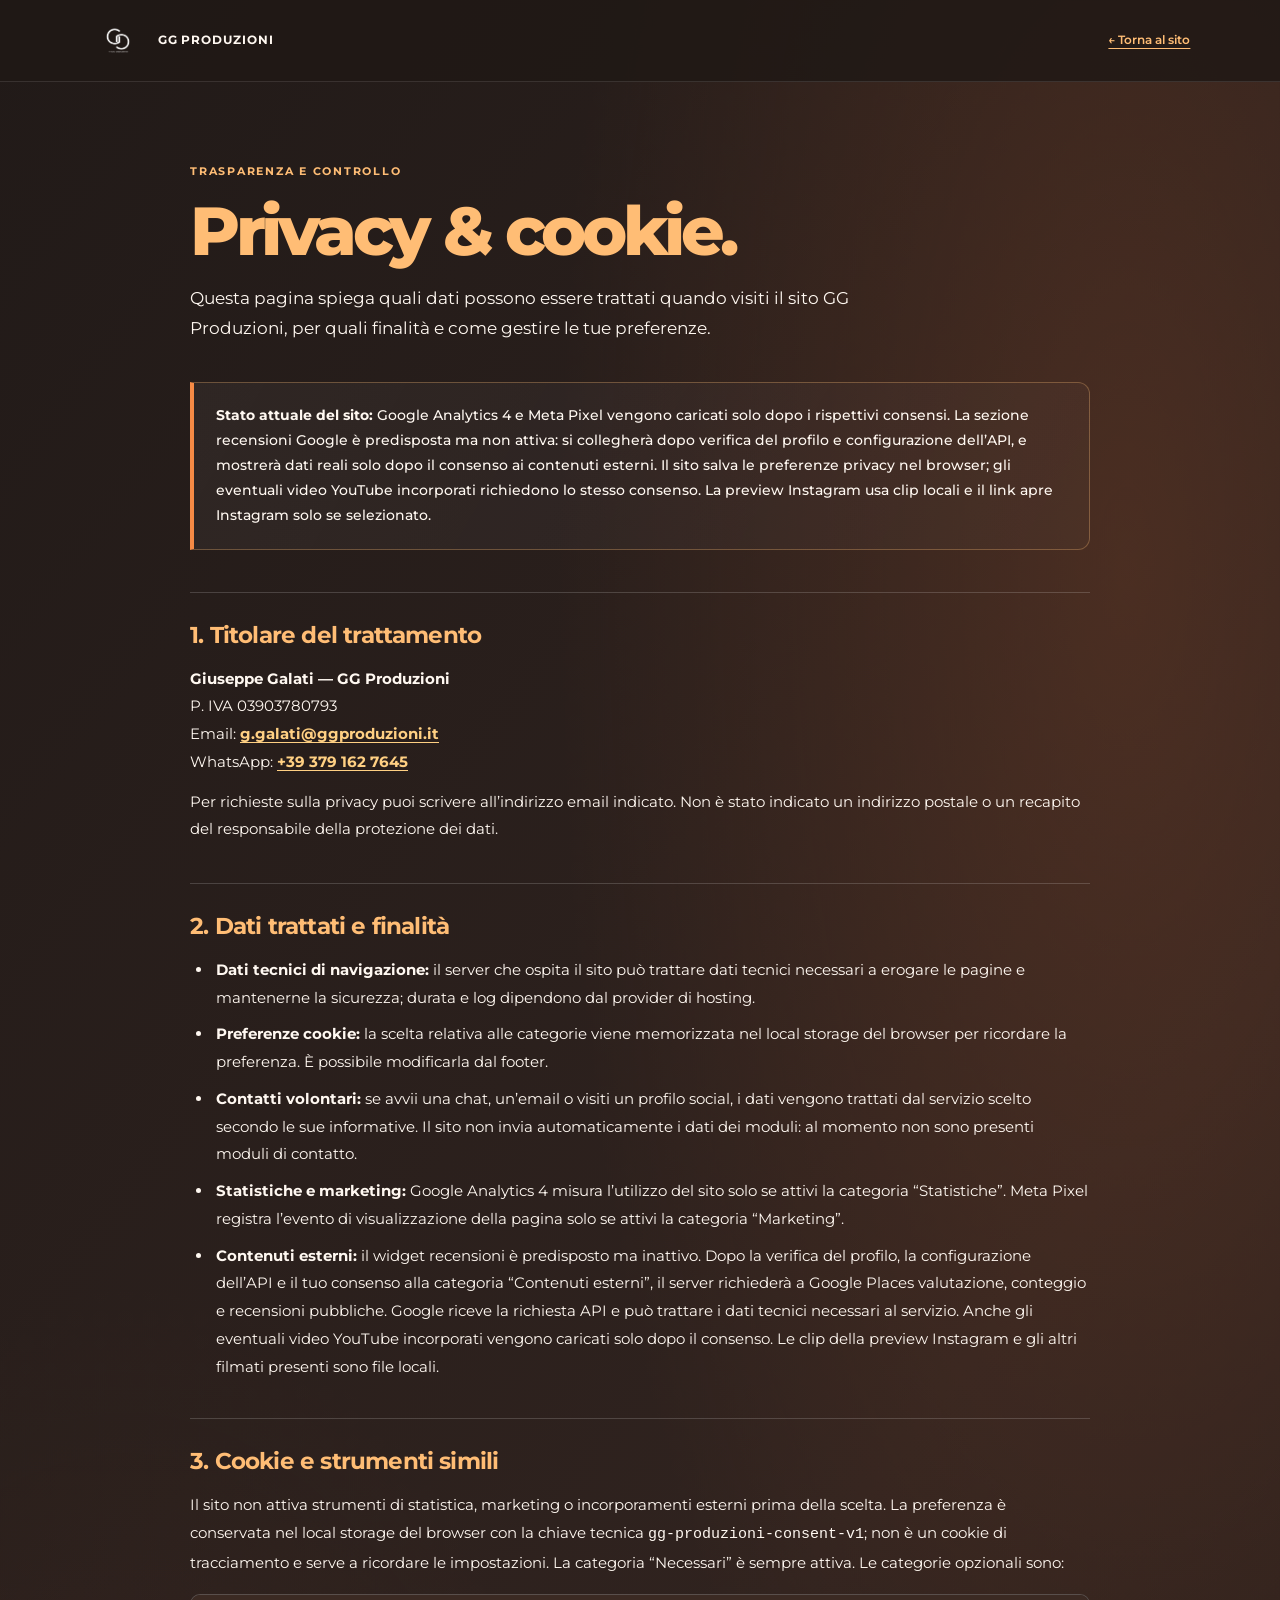
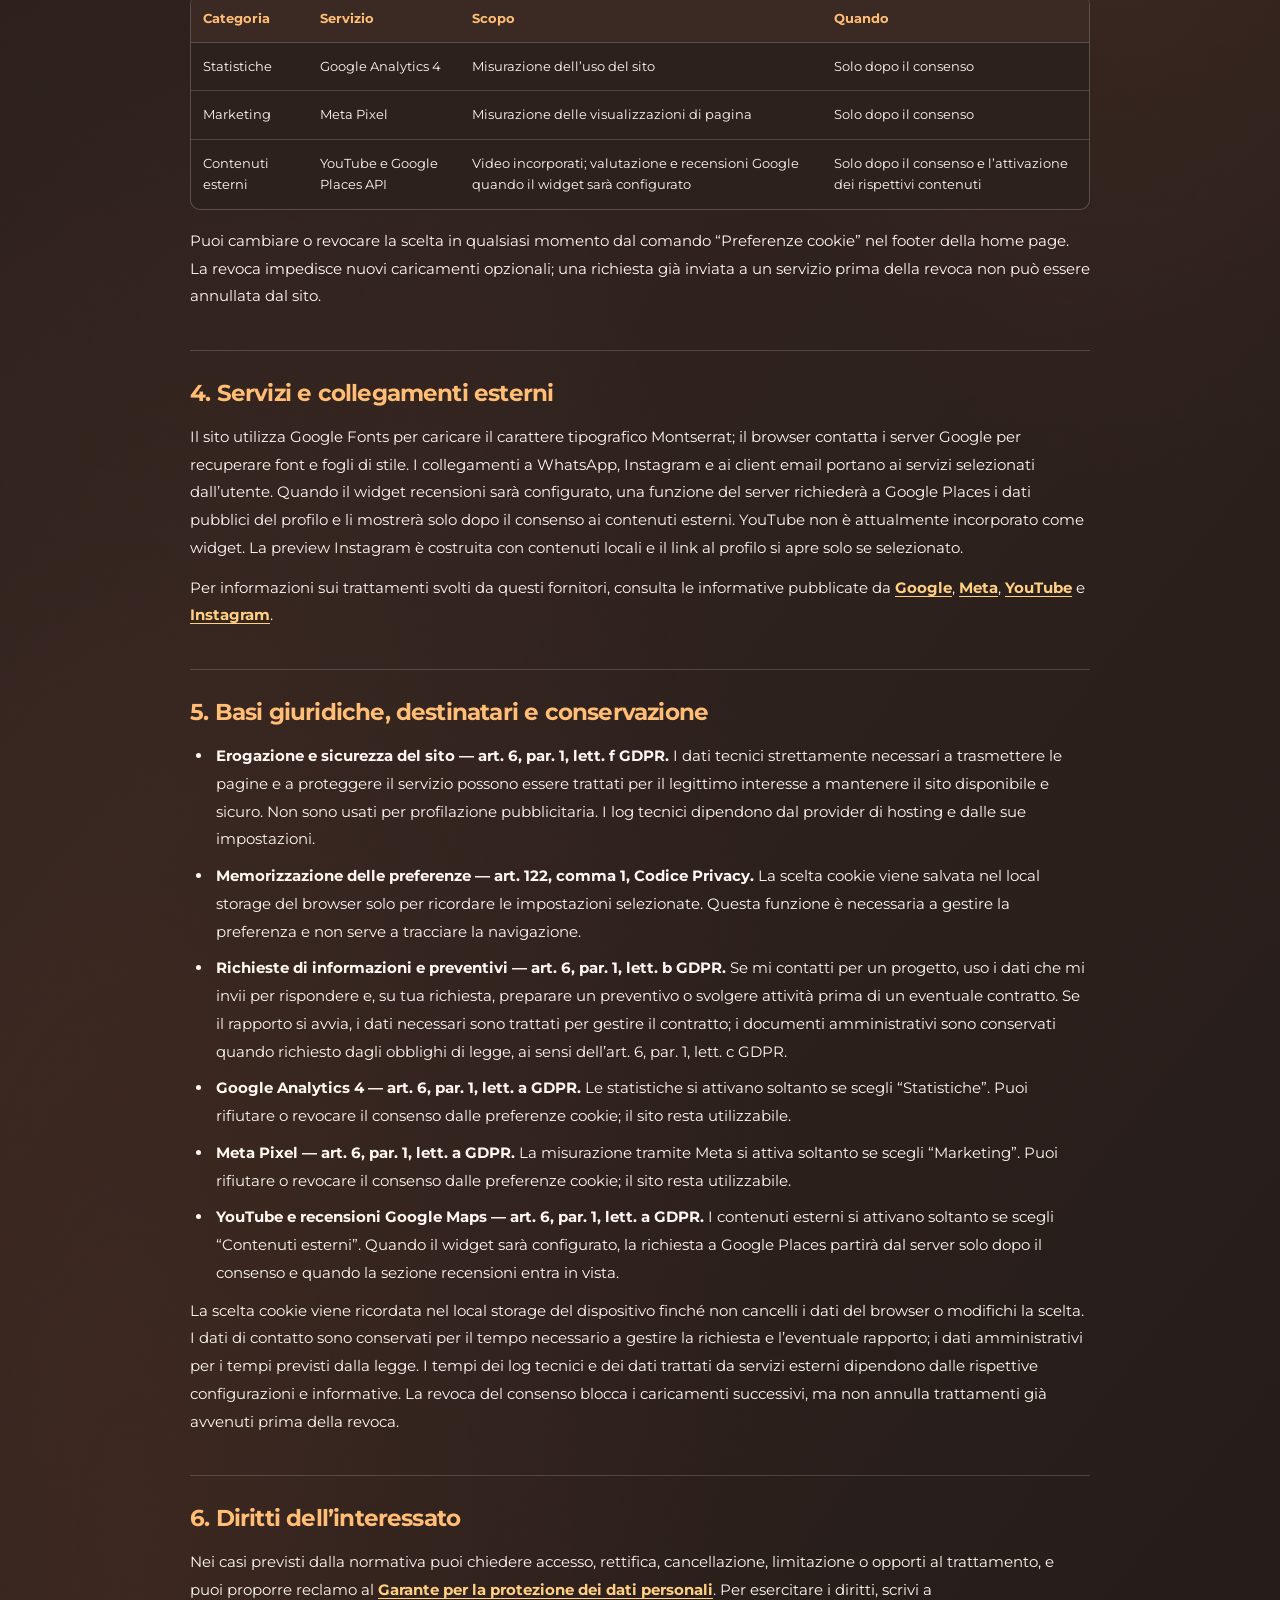
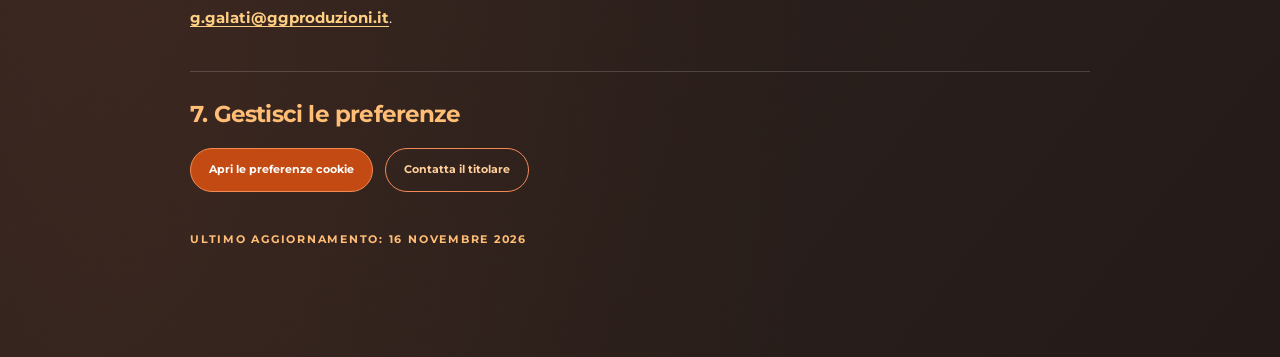
==== commit ee6de86b: "Improve privacy page contrast" ====
--- a/privacy.html
+++ b/privacy.html
@@ -14,32 +14,32 @@
   <link rel="stylesheet" href="styles.css" />
   <link rel="stylesheet" href="consent.css" />
   <style>
-    .policy-page{--font:'Montserrat',Arial,sans-serif;--body:'Montserrat',Arial,sans-serif;min-height:100vh;background:#f7f4ef;color:#211d19}
-    .policy-header{min-height:82px;padding:12px clamp(20px,7vw,100px);display:flex;align-items:center;justify-content:space-between;gap:18px;background:#29211e;color:#fff8f1}
+    .policy-page{--font:'Montserrat',Arial,sans-serif;--body:'Montserrat',Arial,sans-serif;min-height:100vh;background:radial-gradient(ellipse at 88% 4%,#8b381e55,transparent 34%),radial-gradient(ellipse at 8% 46%,#8a3b1b35,transparent 32%),linear-gradient(145deg,#211a17,#30221d 54%,#241b18);color:#fff8f1}
+    .policy-header{min-height:82px;padding:12px clamp(20px,7vw,100px);display:flex;align-items:center;justify-content:space-between;gap:18px;background:rgba(31,24,21,.84);color:#fff8f1;border-bottom:1px solid #ffffff1c}
     .policy-brand{display:flex;align-items:center;gap:12px;font:700 12px/1.4 var(--font);letter-spacing:.08em}
     .policy-brand img{width:56px;height:48px;object-fit:contain}
-    .policy-back{font:600 12px/1.4 var(--font);color:#ffd0a8;text-decoration:underline;text-underline-offset:4px}
+    .policy-back{font:600 12px/1.4 var(--font);color:#ffbd75;text-decoration:underline;text-underline-offset:4px}
     .policy-main{width:min(900px,88vw);margin:0 auto;padding:clamp(48px,7vw,78px) 0 100px}
-    .policy-kicker{font:700 11px/1.5 var(--font);letter-spacing:.16em;text-transform:uppercase;color:#a9360b}
-    .policy-main h1{font:800 clamp(40px,7vw,68px)/1.04 var(--font);letter-spacing:-.065em;margin:16px 0 18px;color:#211d19}
-    .policy-lead{max-width:690px;font:400 17px/1.75 var(--body);color:#494039;margin:0 0 38px}
-    .policy-note{padding:20px 22px;border-left:4px solid #c34b13;border-radius:0 12px 12px 0;background:#efe1d5;color:#332720;font:500 14px/1.8 var(--body);margin-bottom:42px}
-    .policy-section{padding:28px 0;border-top:1px solid #201b1830}
-    .policy-section h2{font:700 23px/1.3 var(--font);letter-spacing:-.035em;margin:0 0 14px;color:#211d19}
-    .policy-section p,.policy-section li{font:400 15px/1.85 var(--body);color:#3e3732}
+    .policy-kicker{font:700 11px/1.5 var(--font);letter-spacing:.16em;text-transform:uppercase;color:#ffbd75}
+    .policy-main h1{font:800 clamp(40px,7vw,68px)/1.04 var(--font);letter-spacing:-.065em;margin:16px 0 18px;color:#ffbd75}
+    .policy-lead{max-width:690px;font:400 17px/1.75 var(--body);color:#fff8f1;margin:0 0 38px}
+    .policy-note{padding:20px 22px;border:1px solid #ffbd754d;border-left:4px solid #f58a45;border-radius:0 12px 12px 0;background:linear-gradient(120deg,#ffffff0c,#ffffff05);color:#fff8f1;font:500 14px/1.8 var(--body);margin-bottom:42px}
+    .policy-section{padding:28px 0;border-top:1px solid #ffffff2a}
+    .policy-section h2{font:700 23px/1.3 var(--font);letter-spacing:-.035em;margin:0 0 14px;color:#ffbd75}
+    .policy-section p,.policy-section li{font:400 15px/1.85 var(--body);color:#fff8f1}
     .policy-section p{margin:0 0 12px}
     .policy-section ul{padding-left:23px;margin:10px 0}
     .policy-section li{padding-left:3px;margin:0 0 9px}
-    .policy-section a{color:#8d2b07;font-weight:600;text-decoration:underline;text-underline-offset:3px}
-    .policy-table-wrap{width:100%;overflow-x:auto;margin:17px 0;border:1px solid #201b1828;border-radius:10px;background:#fffdfa}
+    .policy-section a{color:#ffd083;font-weight:700;text-decoration:underline;text-underline-offset:3px}
+    .policy-table-wrap{width:100%;overflow-x:auto;margin:17px 0;border:1px solid #ffffff35;border-radius:10px;background:#2d211d}
     .policy-table{width:100%;min-width:620px;border-collapse:collapse;margin:0}
-    .policy-table th,.policy-table td{padding:13px 12px;border-bottom:1px solid #201b1828;text-align:left;vertical-align:top;font:400 13px/1.65 var(--body);color:#3e3732}
-    .policy-table th{font-weight:700;color:#29211e;background:#f0e8df}
+    .policy-table th,.policy-table td{padding:13px 12px;border-bottom:1px solid #ffffff2b;text-align:left;vertical-align:top;font:400 13px/1.65 var(--body);color:#fff8f1}
+    .policy-table th{font-weight:700;color:#ffbd75;background:#3b2a23}
     .policy-table tr:last-child td{border-bottom:0}
     .policy-actions{display:flex;gap:12px;flex-wrap:wrap;margin-top:18px}
-    .policy-action{padding:13px 18px;border:1px solid #a9360b;border-radius:99px;color:#8d2b07!important;font:700 11px/1.4 var(--font);text-decoration:none!important;transition:background .2s,color .2s,transform .2s}
-    .policy-action:hover,.policy-action:focus-visible{background:#a9360b;color:#fff!important;transform:translateY(-2px);outline:2px solid #d79564;outline-offset:3px}
-    .policy-action.primary{background:#a9360b;color:#fff!important}
+    .policy-action{padding:13px 18px;border:1px solid #f18a54;border-radius:99px;color:#ffcf9b!important;font:700 11px/1.4 var(--font);text-decoration:none!important;transition:background .2s,color .2s,transform .2s}
+    .policy-action:hover,.policy-action:focus-visible{background:#c34b13;color:#fff!important;transform:translateY(-2px);outline:2px solid #ffd083;outline-offset:3px}
+    .policy-action.primary{background:#c34b13;color:#fff!important}
     @media(max-width:600px){
       .policy-header{min-height:70px;padding:10px 6vw}
       .policy-brand{font-size:10px;gap:8px}
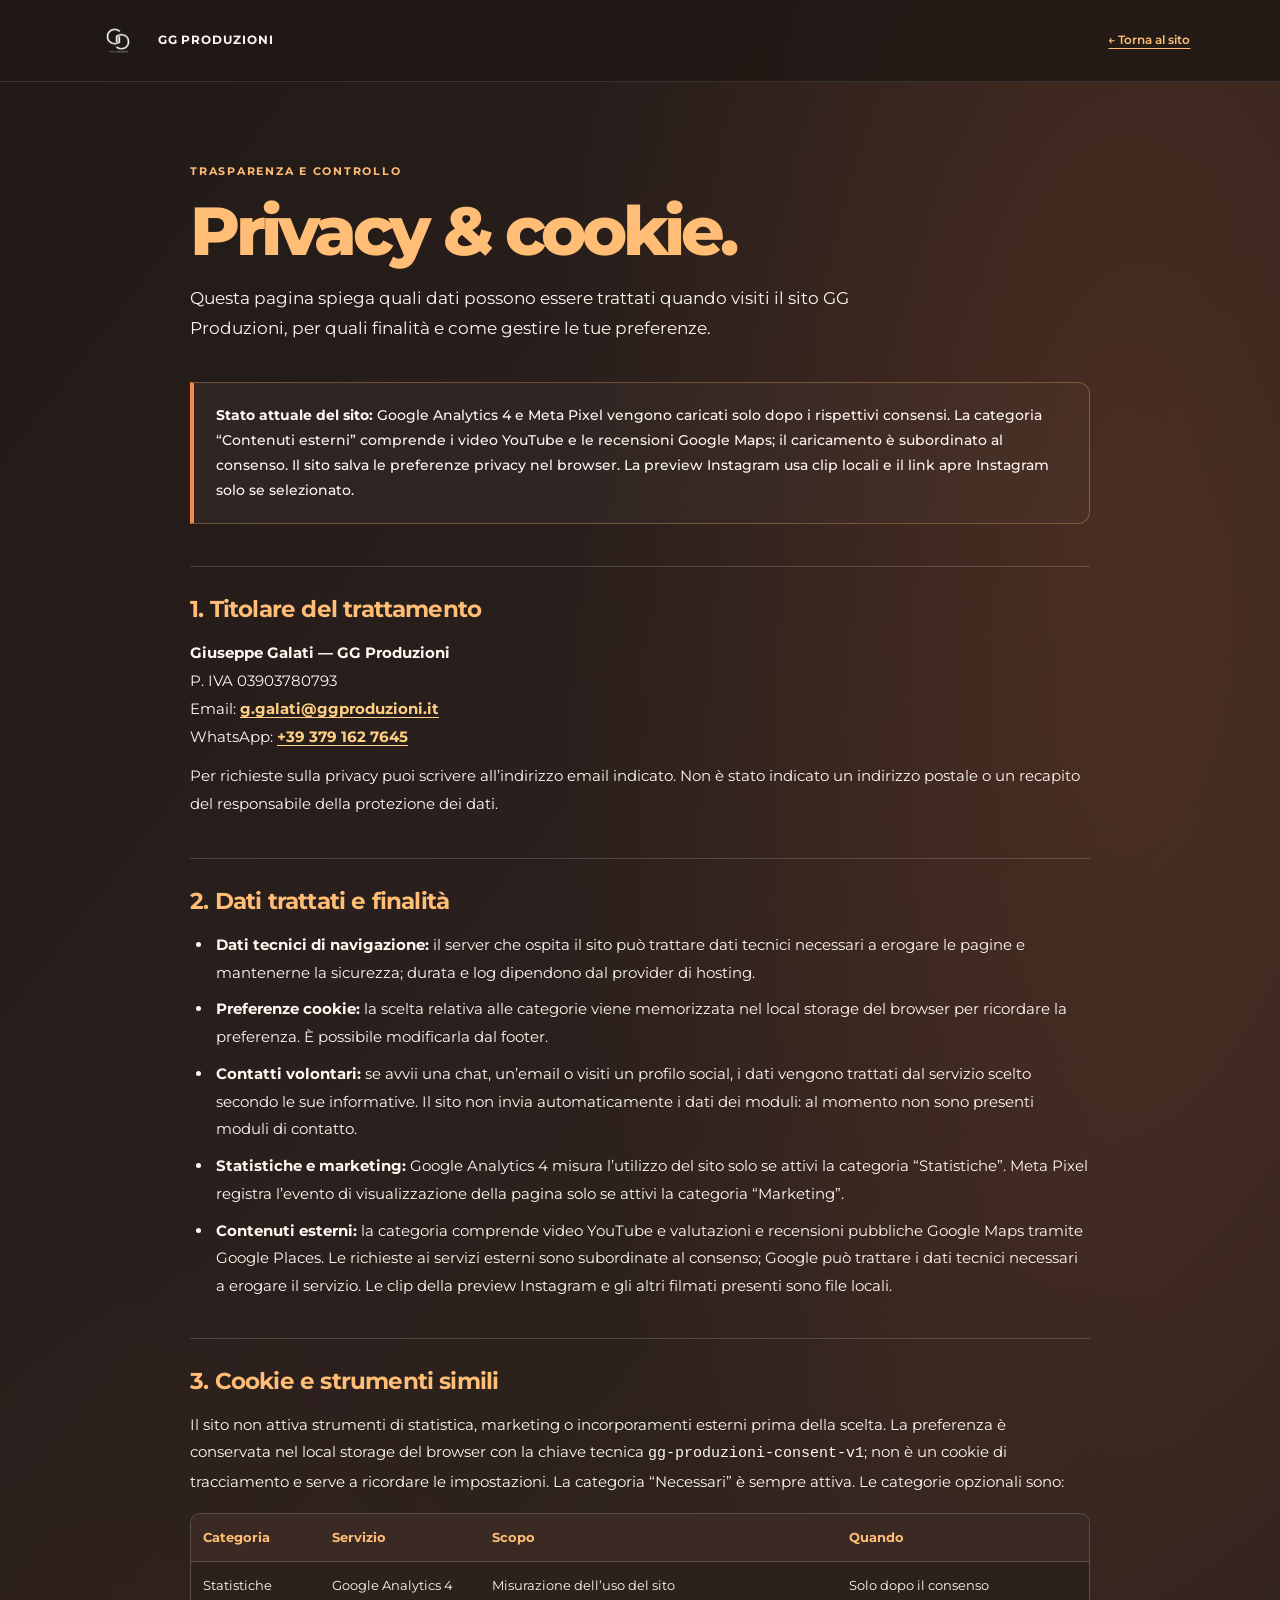
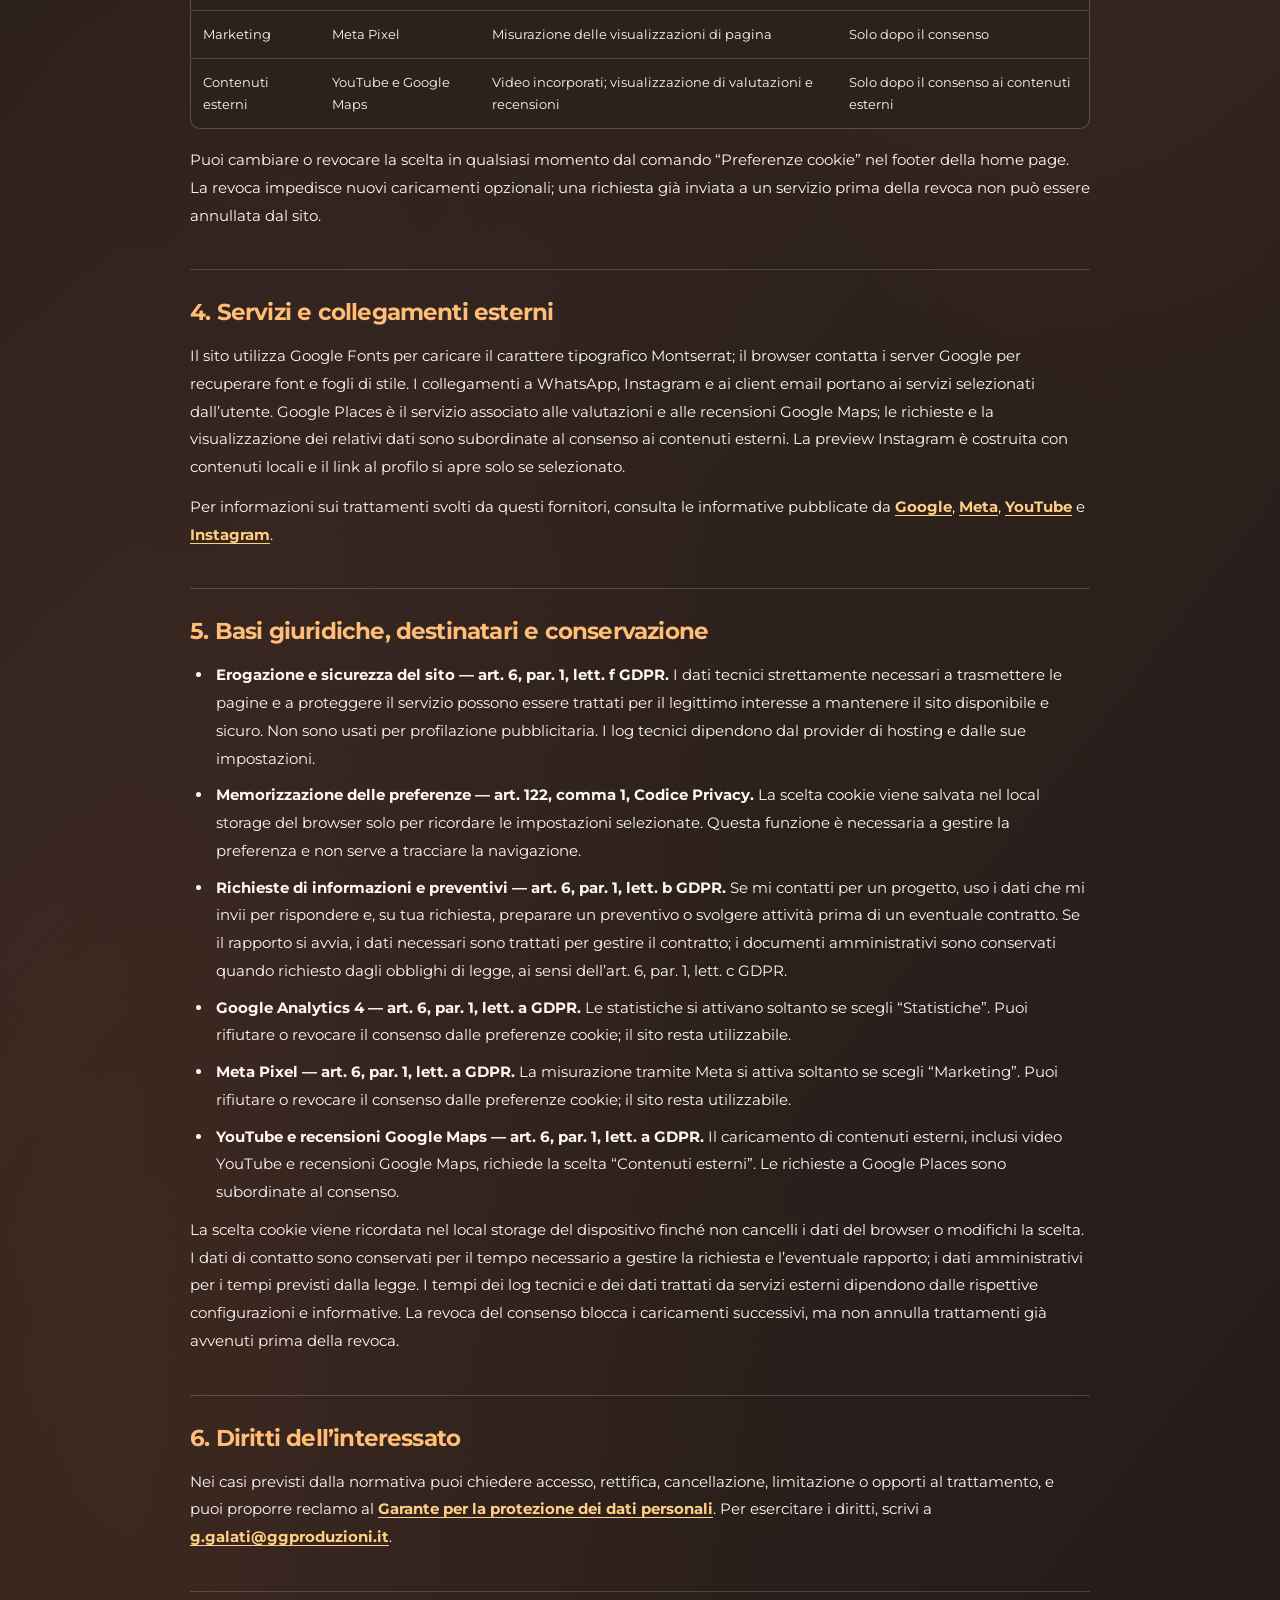
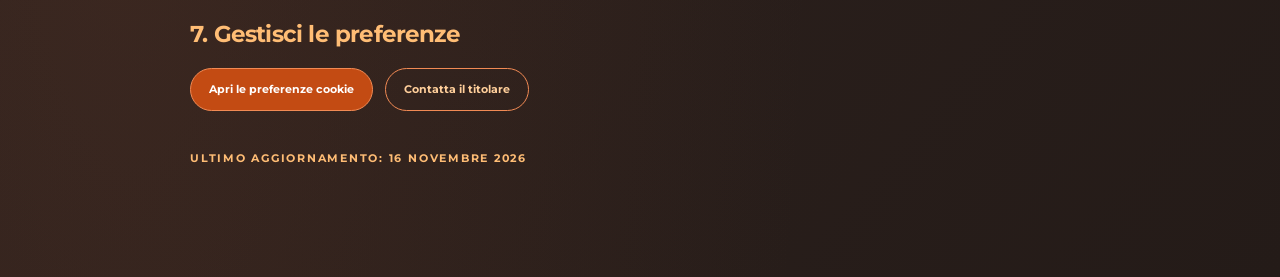
==== commit 11c53f25: "Remove future activation wording for reviews" ====
--- a/privacy.html
+++ b/privacy.html
@@ -64,11 +64,11 @@
   <main class="policy-main">
     <span class="policy-kicker">Trasparenza e controllo</span><h1>Privacy &amp; cookie.</h1>
     <p class="policy-lead">Questa pagina spiega quali dati possono essere trattati quando visiti il sito GG Produzioni, per quali finalità e come gestire le tue preferenze.</p>
-    <div class="policy-note"><strong>Stato attuale del sito:</strong> Google Analytics 4 e Meta Pixel vengono caricati solo dopo i rispettivi consensi. La sezione recensioni Google è predisposta ma non attiva: si collegherà dopo verifica del profilo e configurazione dell’API, e mostrerà dati reali solo dopo il consenso ai contenuti esterni. Il sito salva le preferenze privacy nel browser; gli eventuali video YouTube incorporati richiedono lo stesso consenso. La preview Instagram usa clip locali e il link apre Instagram solo se selezionato.</div>
+    <div class="policy-note"><strong>Stato attuale del sito:</strong> Google Analytics 4 e Meta Pixel vengono caricati solo dopo i rispettivi consensi. La categoria “Contenuti esterni” comprende i video YouTube e le recensioni Google Maps; il caricamento è subordinato al consenso. Il sito salva le preferenze privacy nel browser. La preview Instagram usa clip locali e il link apre Instagram solo se selezionato.</div>
     <section class="policy-section"><h2>1. Titolare del trattamento</h2><p><strong>Giuseppe Galati — GG Produzioni</strong><br />P. IVA 03903780793<br />Email: <a href="mailto:g.galati@ggproduzioni.it">g.galati@ggproduzioni.it</a><br />WhatsApp: <a href="https://wa.me/393791627645" target="_blank" rel="noopener noreferrer">+39 379 162 7645</a></p><p>Per richieste sulla privacy puoi scrivere all’indirizzo email indicato. Non è stato indicato un indirizzo postale o un recapito del responsabile della protezione dei dati.</p></section>
-    <section class="policy-section"><h2>2. Dati trattati e finalità</h2><ul><li><strong>Dati tecnici di navigazione:</strong> il server che ospita il sito può trattare dati tecnici necessari a erogare le pagine e mantenerne la sicurezza; durata e log dipendono dal provider di hosting.</li><li><strong>Preferenze cookie:</strong> la scelta relativa alle categorie viene memorizzata nel local storage del browser per ricordare la preferenza. È possibile modificarla dal footer.</li><li><strong>Contatti volontari:</strong> se avvii una chat, un’email o visiti un profilo social, i dati vengono trattati dal servizio scelto secondo le sue informative. Il sito non invia automaticamente i dati dei moduli: al momento non sono presenti moduli di contatto.</li><li><strong>Statistiche e marketing:</strong> Google Analytics 4 misura l’utilizzo del sito solo se attivi la categoria “Statistiche”. Meta Pixel registra l’evento di visualizzazione della pagina solo se attivi la categoria “Marketing”.</li><li><strong>Contenuti esterni:</strong> il widget recensioni è predisposto ma inattivo. Dopo la verifica del profilo, la configurazione dell’API e il tuo consenso alla categoria “Contenuti esterni”, il server richiederà a Google Places valutazione, conteggio e recensioni pubbliche. Google riceve la richiesta API e può trattare i dati tecnici necessari al servizio. Anche gli eventuali video YouTube incorporati vengono caricati solo dopo il consenso. Le clip della preview Instagram e gli altri filmati presenti sono file locali.</li></ul></section>
-    <section class="policy-section"><h2>3. Cookie e strumenti simili</h2><p>Il sito non attiva strumenti di statistica, marketing o incorporamenti esterni prima della scelta. La preferenza è conservata nel local storage del browser con la chiave tecnica <code>gg-produzioni-consent-v1</code>; non è un cookie di tracciamento e serve a ricordare le impostazioni. La categoria “Necessari” è sempre attiva. Le categorie opzionali sono:</p><div class="policy-table-wrap"><table class="policy-table"><thead><tr><th>Categoria</th><th>Servizio</th><th>Scopo</th><th>Quando</th></tr></thead><tbody><tr><td>Statistiche</td><td>Google Analytics 4</td><td>Misurazione dell’uso del sito</td><td>Solo dopo il consenso</td></tr><tr><td>Marketing</td><td>Meta Pixel</td><td>Misurazione delle visualizzazioni di pagina</td><td>Solo dopo il consenso</td></tr><tr><td>Contenuti esterni</td><td>YouTube e Google Places API</td><td>Video incorporati; valutazione e recensioni Google quando il widget sarà configurato</td><td>Solo dopo il consenso e l’attivazione dei rispettivi contenuti</td></tr></tbody></table></div><p>Puoi cambiare o revocare la scelta in qualsiasi momento dal comando “Preferenze cookie” nel footer della home page. La revoca impedisce nuovi caricamenti opzionali; una richiesta già inviata a un servizio prima della revoca non può essere annullata dal sito.</p></section>
-    <section class="policy-section"><h2>4. Servizi e collegamenti esterni</h2><p>Il sito utilizza Google Fonts per caricare il carattere tipografico Montserrat; il browser contatta i server Google per recuperare font e fogli di stile. I collegamenti a WhatsApp, Instagram e ai client email portano ai servizi selezionati dall’utente. Quando il widget recensioni sarà configurato, una funzione del server richiederà a Google Places i dati pubblici del profilo e li mostrerà solo dopo il consenso ai contenuti esterni. YouTube non è attualmente incorporato come widget. La preview Instagram è costruita con contenuti locali e il link al profilo si apre solo se selezionato.</p><p>Per informazioni sui trattamenti svolti da questi fornitori, consulta le informative pubblicate da <a href="https://policies.google.com/privacy?hl=it" target="_blank" rel="noopener noreferrer">Google</a>, <a href="https://www.facebook.com/privacy/policy/" target="_blank" rel="noopener noreferrer">Meta</a>, <a href="https://www.youtube.com/t/terms" target="_blank" rel="noopener noreferrer">YouTube</a> e <a href="https://privacycenter.instagram.com/policy/" target="_blank" rel="noopener noreferrer">Instagram</a>.</p></section>
+    <section class="policy-section"><h2>2. Dati trattati e finalità</h2><ul><li><strong>Dati tecnici di navigazione:</strong> il server che ospita il sito può trattare dati tecnici necessari a erogare le pagine e mantenerne la sicurezza; durata e log dipendono dal provider di hosting.</li><li><strong>Preferenze cookie:</strong> la scelta relativa alle categorie viene memorizzata nel local storage del browser per ricordare la preferenza. È possibile modificarla dal footer.</li><li><strong>Contatti volontari:</strong> se avvii una chat, un’email o visiti un profilo social, i dati vengono trattati dal servizio scelto secondo le sue informative. Il sito non invia automaticamente i dati dei moduli: al momento non sono presenti moduli di contatto.</li><li><strong>Statistiche e marketing:</strong> Google Analytics 4 misura l’utilizzo del sito solo se attivi la categoria “Statistiche”. Meta Pixel registra l’evento di visualizzazione della pagina solo se attivi la categoria “Marketing”.</li><li><strong>Contenuti esterni:</strong> la categoria comprende video YouTube e valutazioni e recensioni pubbliche Google Maps tramite Google Places. Le richieste ai servizi esterni sono subordinate al consenso; Google può trattare i dati tecnici necessari a erogare il servizio. Le clip della preview Instagram e gli altri filmati presenti sono file locali.</li></ul></section>
+    <section class="policy-section"><h2>3. Cookie e strumenti simili</h2><p>Il sito non attiva strumenti di statistica, marketing o incorporamenti esterni prima della scelta. La preferenza è conservata nel local storage del browser con la chiave tecnica <code>gg-produzioni-consent-v1</code>; non è un cookie di tracciamento e serve a ricordare le impostazioni. La categoria “Necessari” è sempre attiva. Le categorie opzionali sono:</p><div class="policy-table-wrap"><table class="policy-table"><thead><tr><th>Categoria</th><th>Servizio</th><th>Scopo</th><th>Quando</th></tr></thead><tbody><tr><td>Statistiche</td><td>Google Analytics 4</td><td>Misurazione dell’uso del sito</td><td>Solo dopo il consenso</td></tr><tr><td>Marketing</td><td>Meta Pixel</td><td>Misurazione delle visualizzazioni di pagina</td><td>Solo dopo il consenso</td></tr><tr><td>Contenuti esterni</td><td>YouTube e Google Maps</td><td>Video incorporati; visualizzazione di valutazioni e recensioni</td><td>Solo dopo il consenso ai contenuti esterni</td></tr></tbody></table></div><p>Puoi cambiare o revocare la scelta in qualsiasi momento dal comando “Preferenze cookie” nel footer della home page. La revoca impedisce nuovi caricamenti opzionali; una richiesta già inviata a un servizio prima della revoca non può essere annullata dal sito.</p></section>
+    <section class="policy-section"><h2>4. Servizi e collegamenti esterni</h2><p>Il sito utilizza Google Fonts per caricare il carattere tipografico Montserrat; il browser contatta i server Google per recuperare font e fogli di stile. I collegamenti a WhatsApp, Instagram e ai client email portano ai servizi selezionati dall’utente. Google Places è il servizio associato alle valutazioni e alle recensioni Google Maps; le richieste e la visualizzazione dei relativi dati sono subordinate al consenso ai contenuti esterni. La preview Instagram è costruita con contenuti locali e il link al profilo si apre solo se selezionato.</p><p>Per informazioni sui trattamenti svolti da questi fornitori, consulta le informative pubblicate da <a href="https://policies.google.com/privacy?hl=it" target="_blank" rel="noopener noreferrer">Google</a>, <a href="https://www.facebook.com/privacy/policy/" target="_blank" rel="noopener noreferrer">Meta</a>, <a href="https://www.youtube.com/t/terms" target="_blank" rel="noopener noreferrer">YouTube</a> e <a href="https://privacycenter.instagram.com/policy/" target="_blank" rel="noopener noreferrer">Instagram</a>.</p></section>
     <section class="policy-section">
       <h2>5. Basi giuridiche, destinatari e conservazione</h2>
       <ul>
@@ -77,7 +77,7 @@
         <li><strong>Richieste di informazioni e preventivi — art. 6, par. 1, lett. b GDPR.</strong> Se mi contatti per un progetto, uso i dati che mi invii per rispondere e, su tua richiesta, preparare un preventivo o svolgere attività prima di un eventuale contratto. Se il rapporto si avvia, i dati necessari sono trattati per gestire il contratto; i documenti amministrativi sono conservati quando richiesto dagli obblighi di legge, ai sensi dell’art. 6, par. 1, lett. c GDPR.</li>
         <li><strong>Google Analytics 4 — art. 6, par. 1, lett. a GDPR.</strong> Le statistiche si attivano soltanto se scegli “Statistiche”. Puoi rifiutare o revocare il consenso dalle preferenze cookie; il sito resta utilizzabile.</li>
         <li><strong>Meta Pixel — art. 6, par. 1, lett. a GDPR.</strong> La misurazione tramite Meta si attiva soltanto se scegli “Marketing”. Puoi rifiutare o revocare il consenso dalle preferenze cookie; il sito resta utilizzabile.</li>
-        <li><strong>YouTube e recensioni Google Maps — art. 6, par. 1, lett. a GDPR.</strong> I contenuti esterni si attivano soltanto se scegli “Contenuti esterni”. Quando il widget sarà configurato, la richiesta a Google Places partirà dal server solo dopo il consenso e quando la sezione recensioni entra in vista.</li>
+        <li><strong>YouTube e recensioni Google Maps — art. 6, par. 1, lett. a GDPR.</strong> Il caricamento di contenuti esterni, inclusi video YouTube e recensioni Google Maps, richiede la scelta “Contenuti esterni”. Le richieste a Google Places sono subordinate al consenso.</li>
       </ul>
       <p>La scelta cookie viene ricordata nel local storage del dispositivo finché non cancelli i dati del browser o modifichi la scelta. I dati di contatto sono conservati per il tempo necessario a gestire la richiesta e l’eventuale rapporto; i dati amministrativi per i tempi previsti dalla legge. I tempi dei log tecnici e dei dati trattati da servizi esterni dipendono dalle rispettive configurazioni e informative. La revoca del consenso blocca i caricamenti successivi, ma non annulla trattamenti già avvenuti prima della revoca.</p>
     </section>
